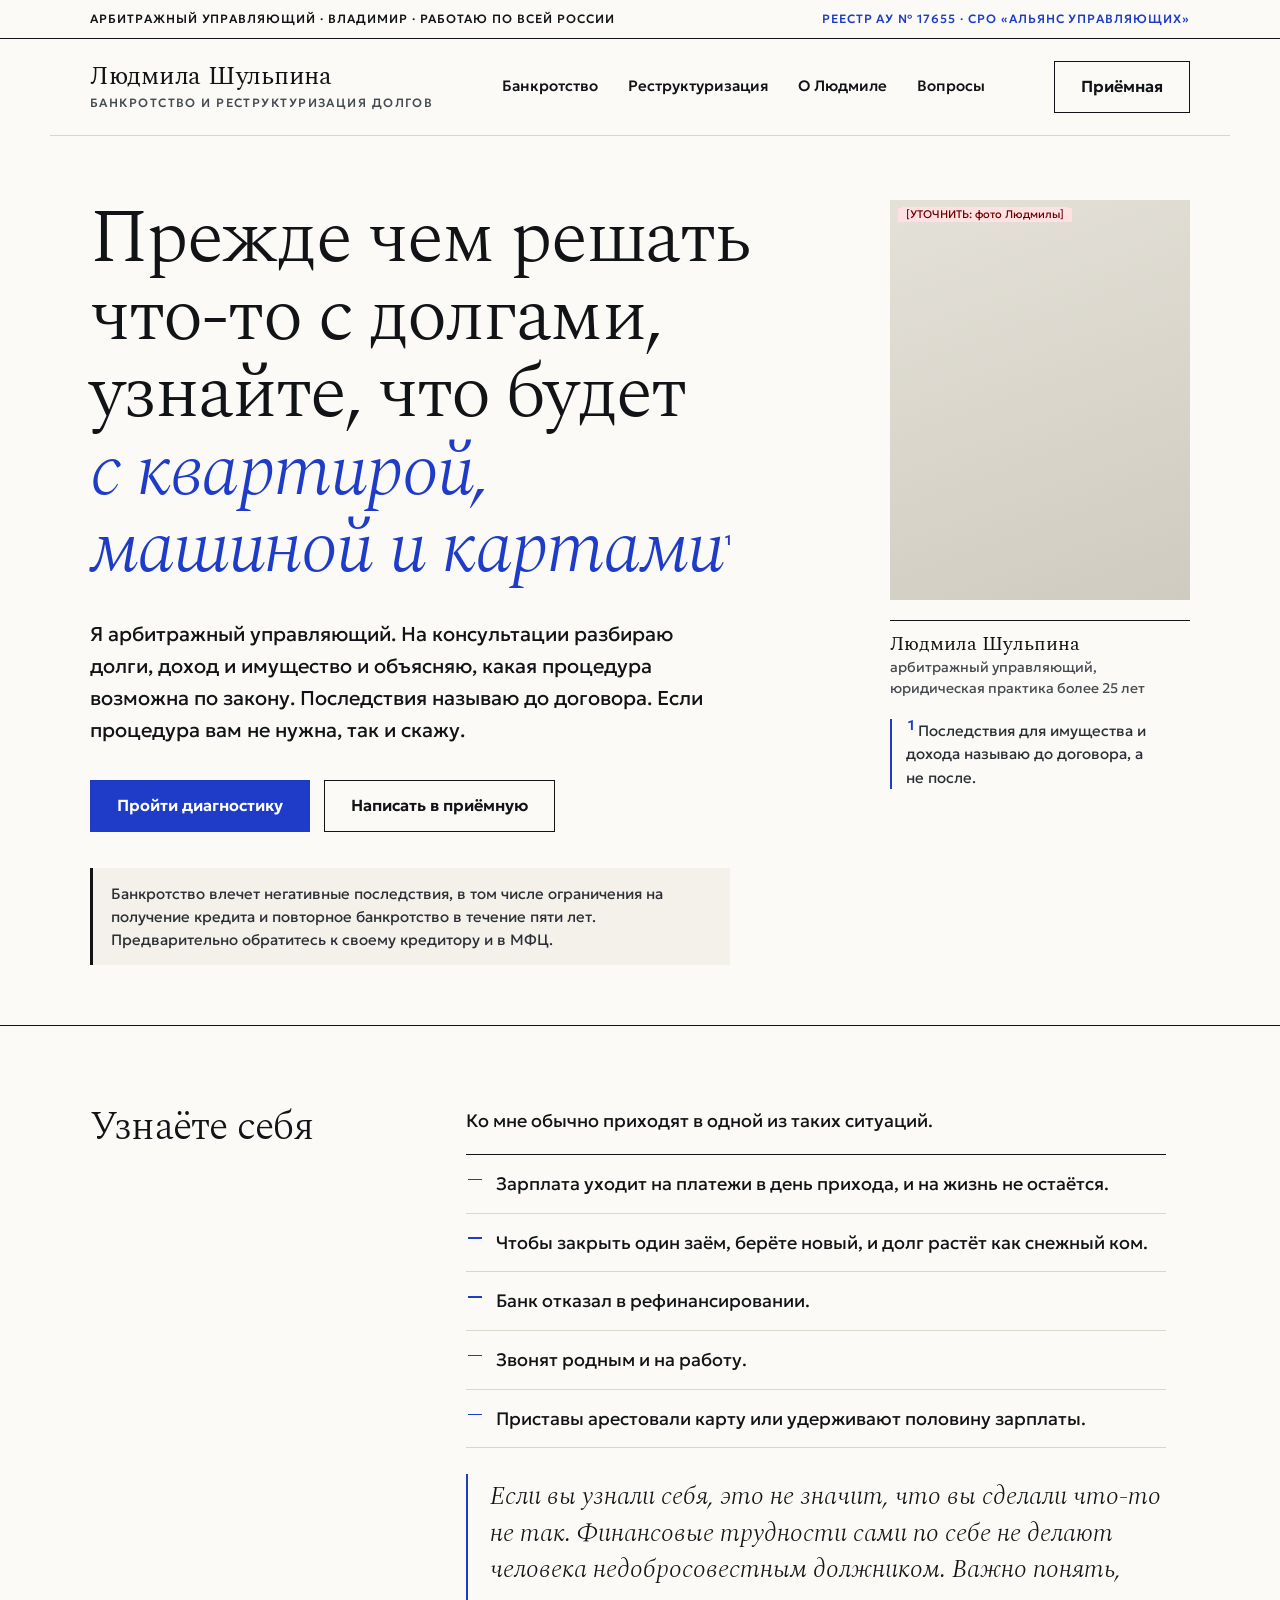
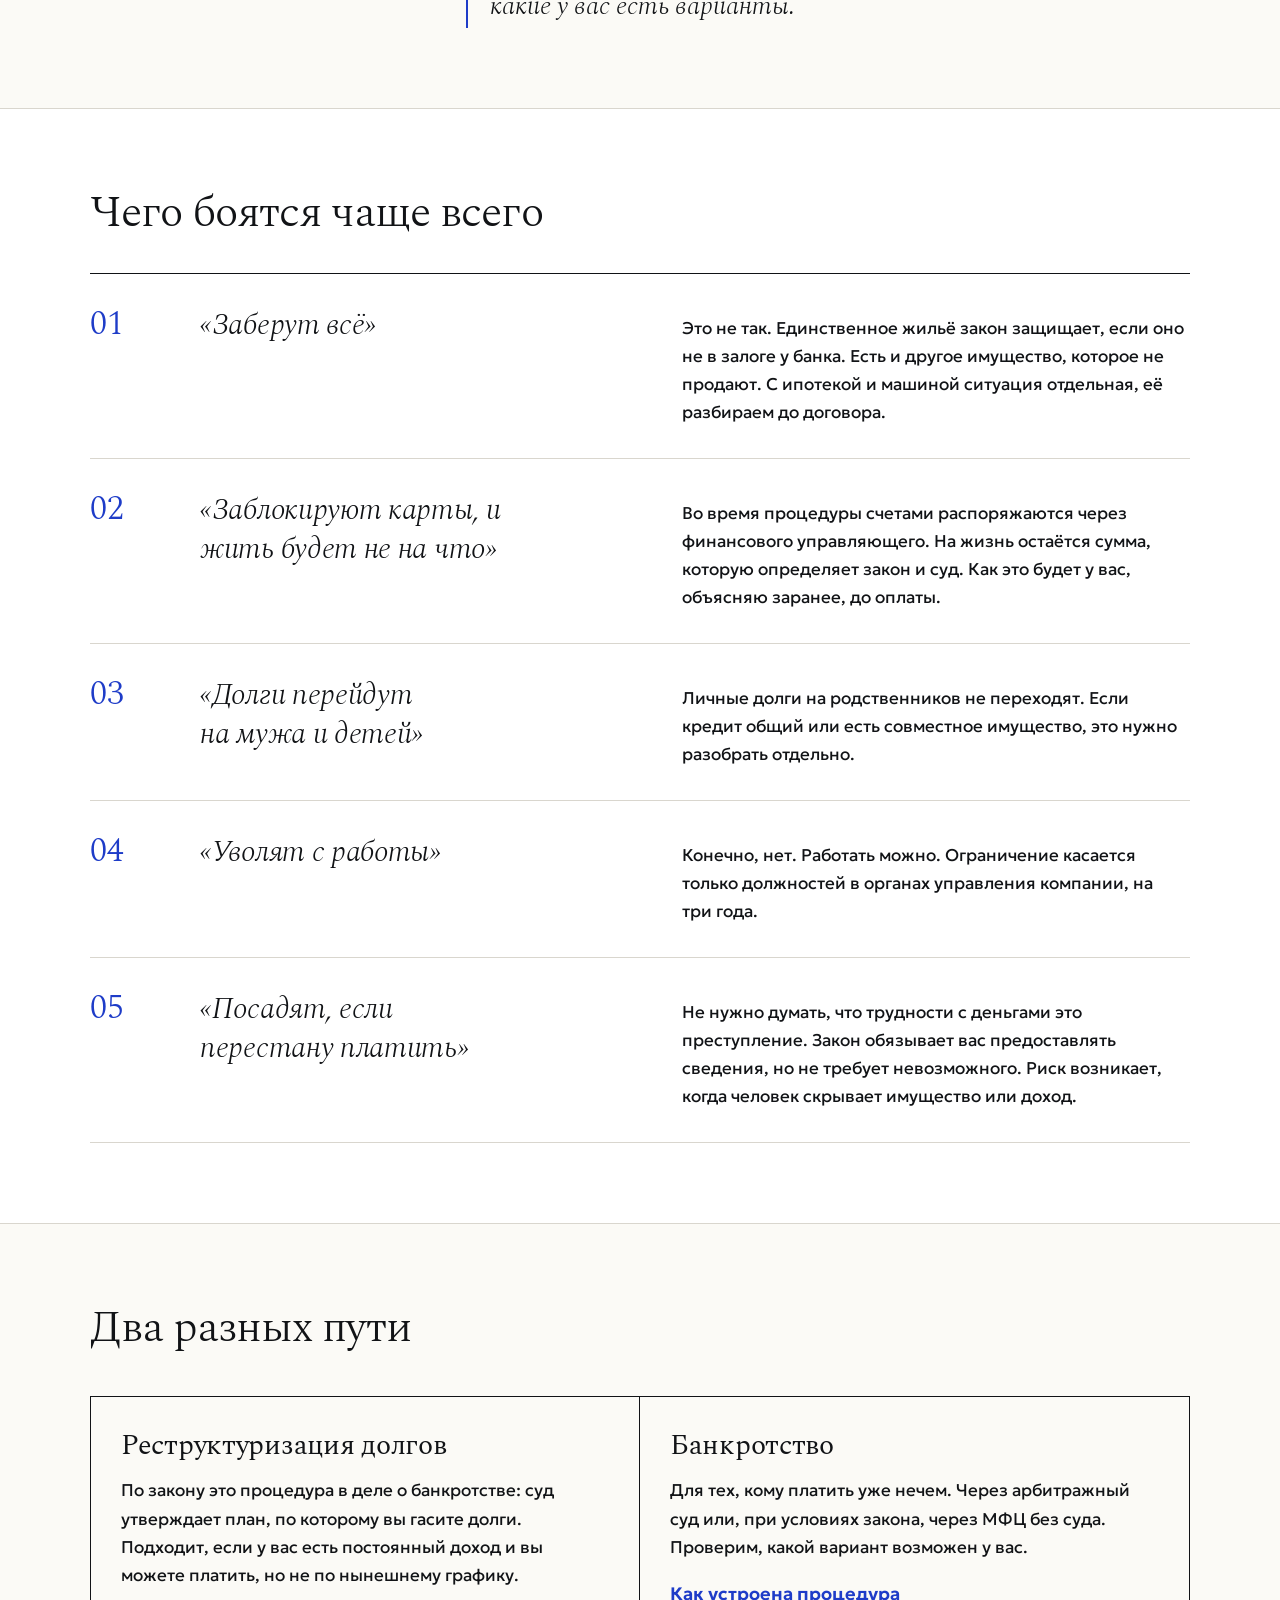
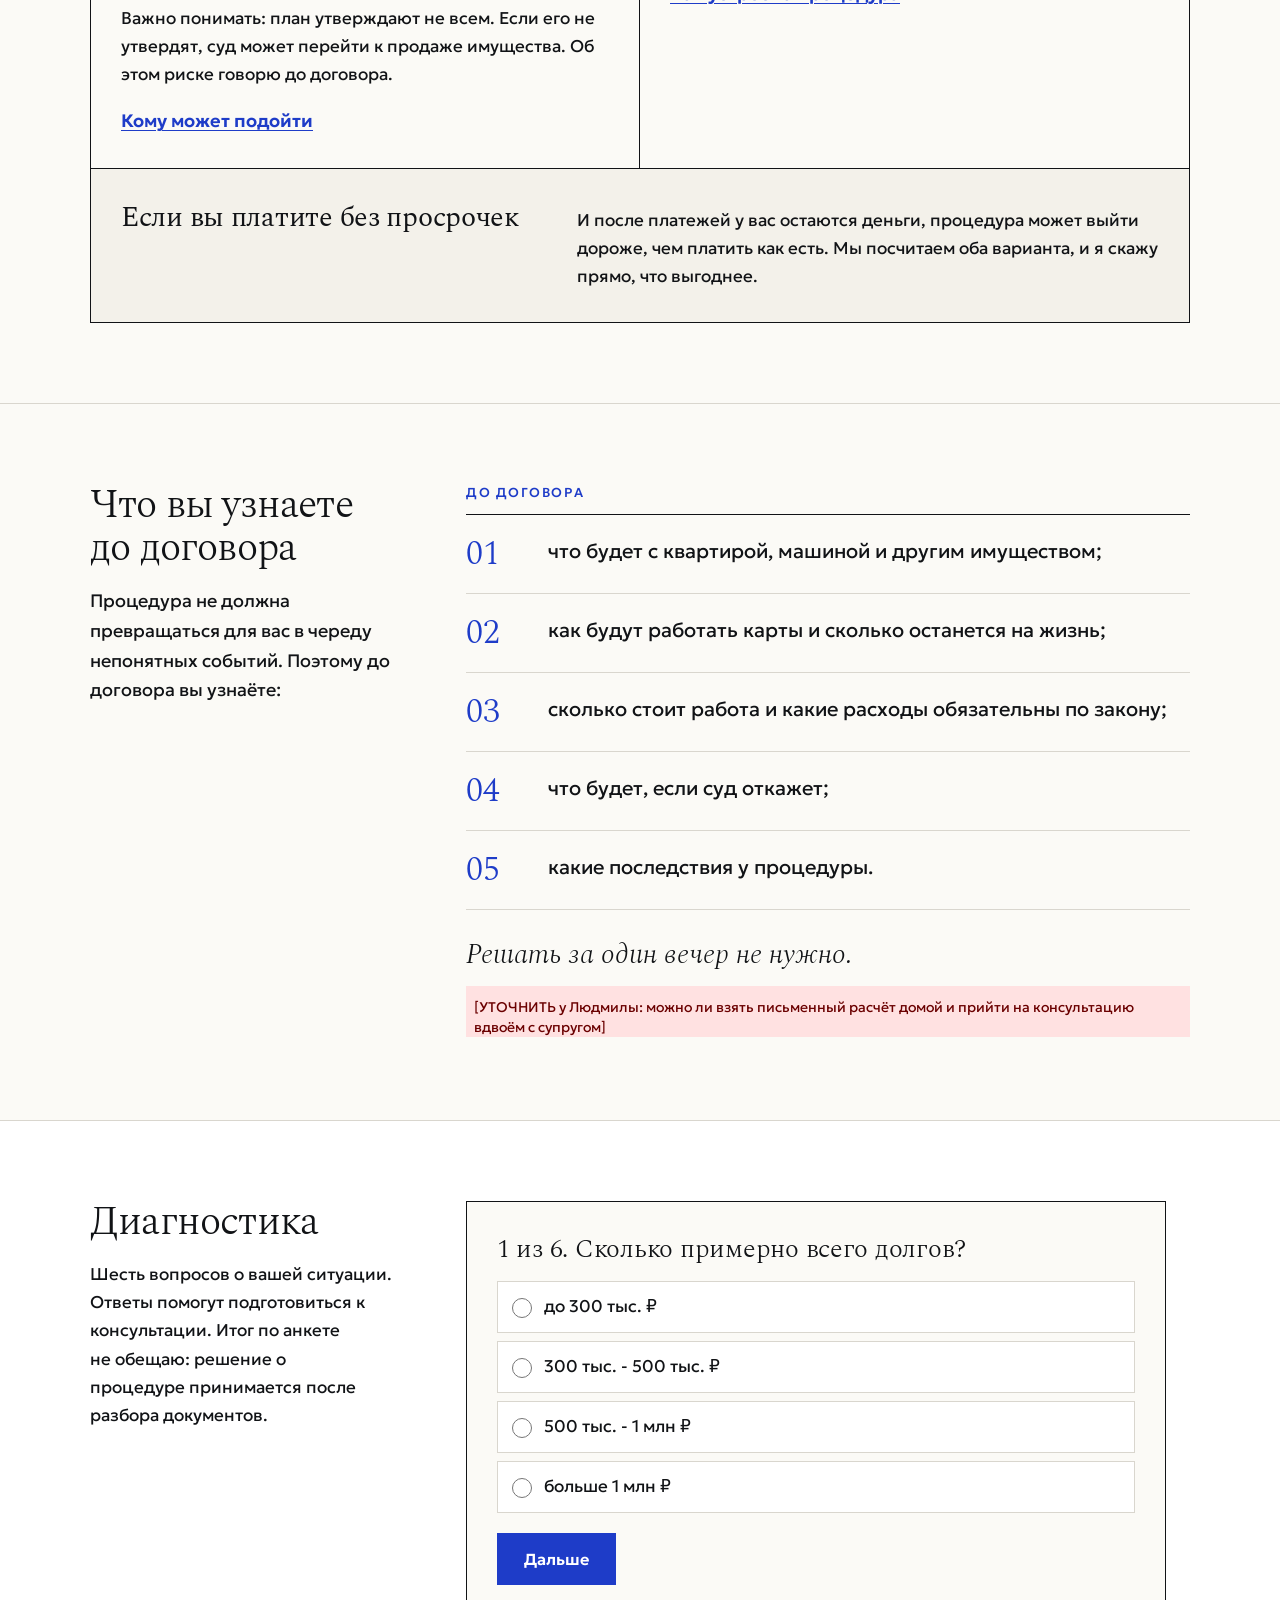
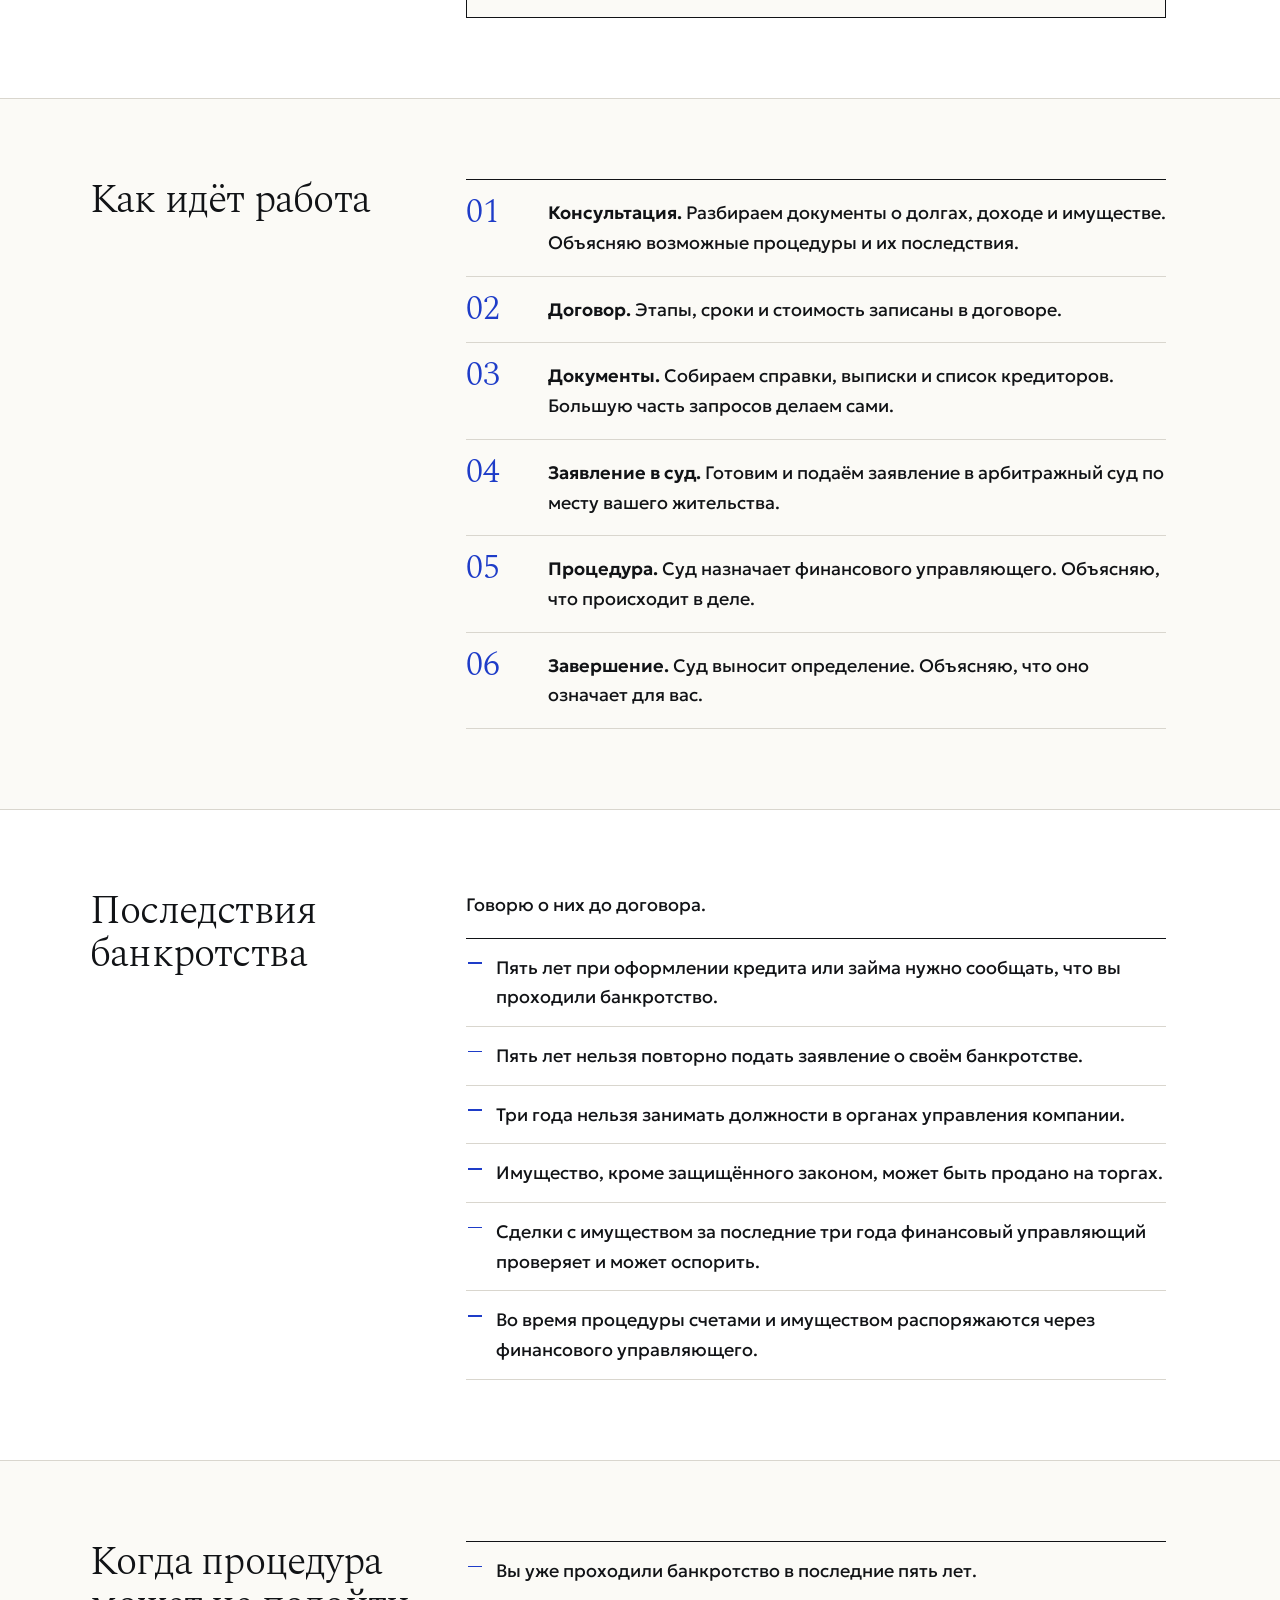
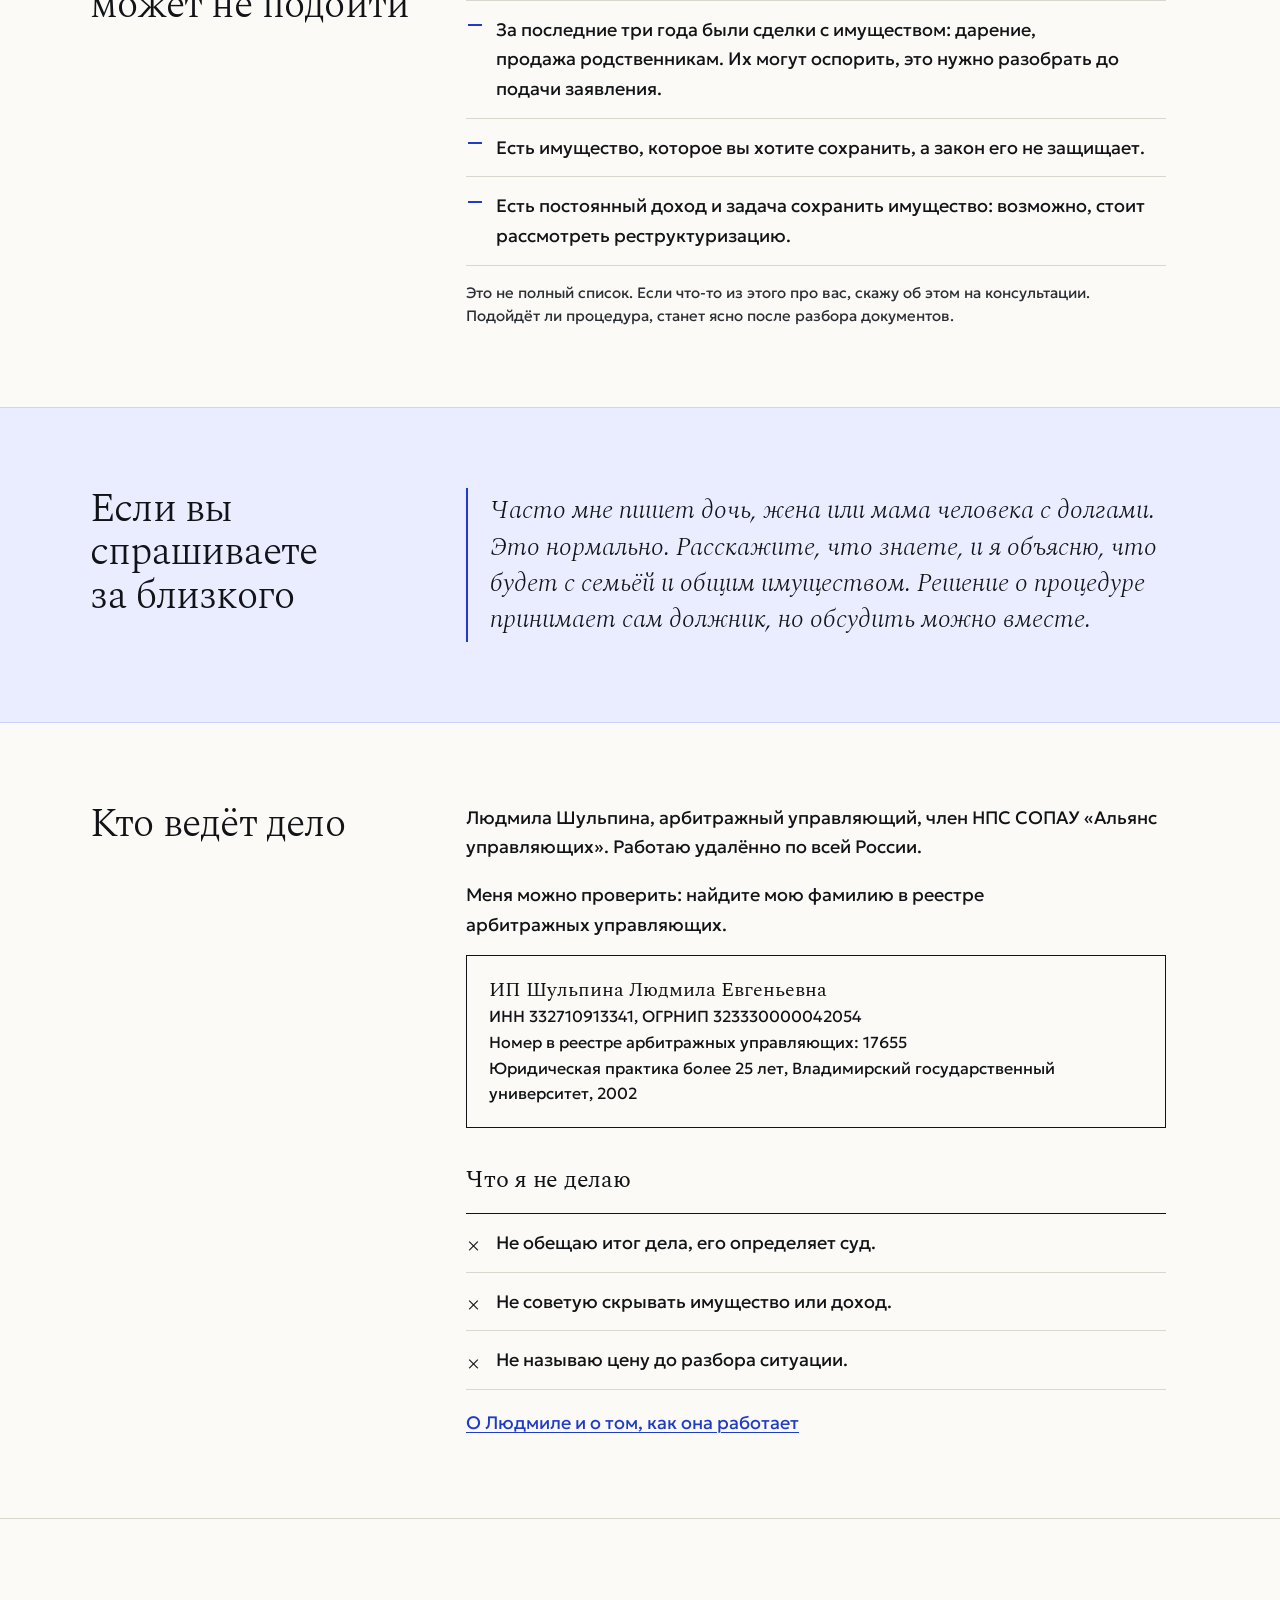
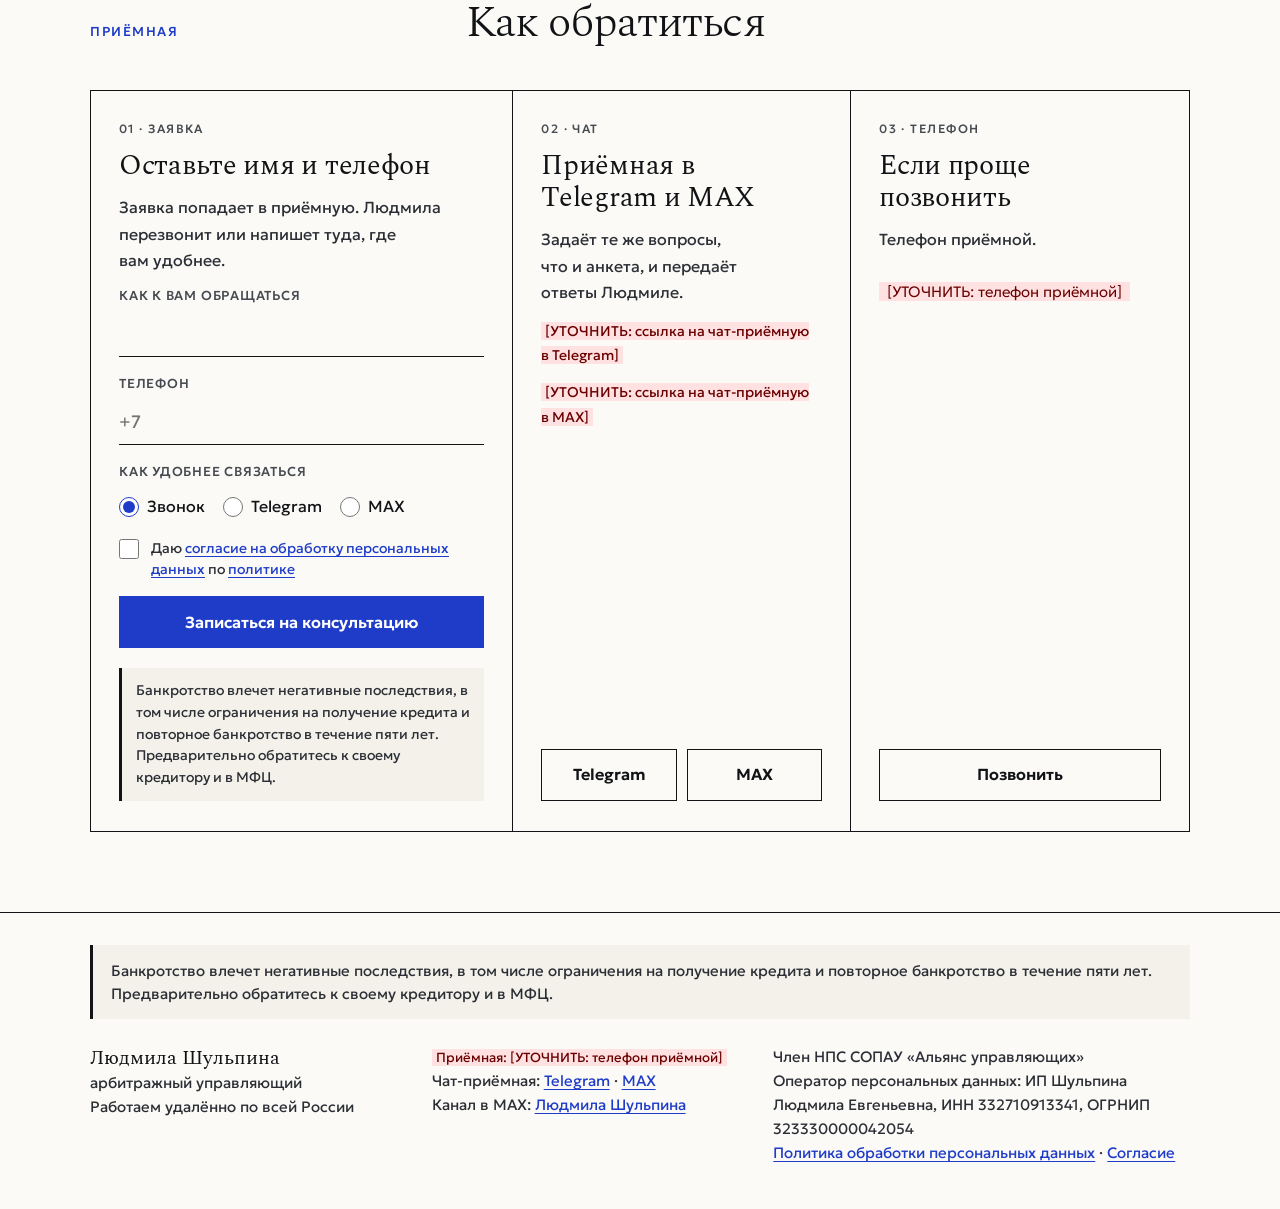
==== index.html @ 867826a9 "[agent] feat: дизайн «Реестр», приёмная вместо личных контактов" ====
<!doctype html>
<html lang="ru">
<head>
<meta charset="utf-8">
<meta name="viewport" content="width=device-width, initial-scale=1">
<title>Банкротство физических лиц и реструктуризация долгов | Людмила Шульпина</title>
<meta name="description" content="Банкротство и реструктуризация долгов граждан. Арбитражный управляющий разберёт вашу ситуацию и объяснит, какая процедура подходит и что она означает для имущества и дохода.">
<meta name="robots" content="noindex, nofollow">
<link rel="canonical" href="https://novyi-domen.example/">
<meta property="og:type" content="website">
<meta property="og:title" content="Банкротство физических лиц и реструктуризация долгов | Людмила Шульпина">
<meta property="og:description" content="Банкротство и реструктуризация долгов граждан. Арбитражный управляющий разберёт вашу ситуацию и объяснит, какая процедура подходит и что она означает для имущества и дохода.">
<meta property="og:url" content="https://novyi-domen.example/">
<meta property="og:locale" content="ru_RU">
<link rel="icon" href="assets/favicon.svg" type="image/svg+xml">
<link rel="stylesheet" href="assets/style.css">
<script type="application/ld+json">{"@context": "https://schema.org", "@type": "Person", "name": "Людмила Шульпина", "jobTitle": "Арбитражный управляющий", "description": "Консультации по банкротству и реструктуризации долгов граждан.", "areaServed": {"@type": "Country", "name": "Россия"}, "sameAs": ["https://max.ru/channel_Shulpinamila"]}</script>
</head>
<body>
<div class="doc-bar"><div class="wrap"><span>Арбитражный управляющий · Владимир · работаю по всей России</span><span>Реестр АУ № 17655 · СРО «Альянс управляющих»</span></div></div>
<header class="top"><div class="wrap">
  <a class="brand" href="index.html">Людмила Шульпина<small>банкротство и реструктуризация долгов</small></a>
  <nav class="nav-d" aria-label="Разделы"><a href="bankrotstvo.html">Банкротство</a><a href="restrukturizaciya.html">Реструктуризация</a><a href="o-lyudmile.html">О Людмиле</a><a href="voprosy.html">Вопросы</a></nav>
  <div class="head-r">
    <details class="menu"><summary>Меню</summary><div class="drop"><a href="bankrotstvo.html">Банкротство</a><a href="restrukturizaciya.html">Реструктуризация</a><a href="o-lyudmile.html">О Людмиле</a><a href="voprosy.html">Вопросы</a></div></details>
    <a class="btn header-cta" href="#priemnaya">Приёмная</a>
  </div>
</div></header>
<main>
<section class="hero" data-screen="first"><div class="wrap hero-grid">
  <div>
    <h1>Прежде чем решать что-то с долгами, узнайте, что будет <em>с квартирой, машиной и картами</em><sup>1</sup></h1>
    <p class="lead">Я арбитражный управляющий. На консультации разбираю долги, доход и имущество и объясняю, какая процедура возможна по закону. Последствия называю до договора. Если процедура вам не нужна, так и скажу.</p>
    <div class="cta"><a class="btn" href="#diagnostika">Пройти диагностику</a><a class="btn ghost" href="#priemnaya">Написать в приёмную</a></div>
    <p class="warn-281" data-warn="first">Банкротство влечет негативные последствия, в том числе ограничения на получение кредита и повторное банкротство в течение пяти лет. Предварительно обратитесь к своему кредитору и в МФЦ.</p>
  </div>
  <figure class="photo"><div class="frame"><span class="todo">[УТОЧНИТЬ: фото Людмилы]</span></div><figcaption><b>Людмила Шульпина</b>арбитражный управляющий, юридическая практика более 25 лет</figcaption><p class="note"><sup>1</sup> Последствия для имущества и дохода называю до договора, а не после.</p></figure>
</div></section>

<section class="sec"><div class="wrap sec-grid">
  <div class="sec-head"><h2>Узнаёте себя</h2></div>
  <div class="prose">
    <p>Ко мне обычно приходят в одной из таких ситуаций.</p>
    <ul>
      <li>Зарплата уходит на платежи в день прихода, и на жизнь не остаётся.</li>
      <li>Чтобы закрыть один заём, берёте новый, и долг растёт как снежный ком.</li>
      <li>Банк отказал в рефинансировании.</li>
      <li>Звонят родным и на работу.</li>
      <li>Приставы арестовали карту или удерживают половину зарплаты.</li>
    </ul>
    <p class="callout">Если вы узнали себя, это не значит, что вы сделали что-то не так. Финансовые трудности сами по себе не делают человека недобросовестным должником. Важно понять, какие у вас есть варианты.</p>
  </div>
</div></section>

<section class="sec alt"><div class="wrap">
  <h2>Чего боятся чаще всего</h2>
  <div class="fears-list" style="margin-top:36px">
  <article class="fear"><span class="n">01</span><h3><span>«Заберут всё»</span></h3><p>Это не так. Единственное жильё закон защищает, если оно не в залоге у банка. Есть и другое имущество, которое не продают. С ипотекой и машиной ситуация отдельная, её разбираем до договора.</p></article>
  <article class="fear"><span class="n">02</span><h3><span>«Заблокируют карты, и жить будет не на что»</span></h3><p>Во время процедуры счетами распоряжаются через финансового управляющего. На жизнь остаётся сумма, которую определяет закон и суд. Как это будет у вас, объясняю заранее, до оплаты.</p></article>
  <article class="fear"><span class="n">03</span><h3><span>«Долги перейдут на мужа и детей»</span></h3><p>Личные долги на родственников не переходят. Если кредит общий или есть совместное имущество, это нужно разобрать отдельно.</p></article>
  <article class="fear"><span class="n">04</span><h3><span>«Уволят с работы»</span></h3><p>Конечно, нет. Работать можно. Ограничение касается только должностей в органах управления компании, на три года.</p></article>
  <article class="fear"><span class="n">05</span><h3><span>«Посадят, если перестану платить»</span></h3><p>Не нужно думать, что трудности с деньгами это преступление. Закон обязывает вас предоставлять сведения, но не требует невозможного. Риск возникает, когда человек скрывает имущество или доход.</p></article>
  </div>
</div></section>

<section class="sec"><div class="wrap">
  <h2>Два разных пути</h2>
  <div class="paths">
    <article class="path">
      <h3>Реструктуризация долгов</h3>
      <p>По закону это процедура в деле о банкротстве: суд утверждает план, по которому вы гасите долги. Подходит, если у вас есть постоянный доход и вы можете платить, но не по нынешнему графику.</p>
      <p>Важно понимать: план утверждают не всем. Если его не утвердят, суд может перейти к продаже имущества. Об этом риске говорю до договора.</p>
      <a class="more" href="restrukturizaciya.html">Кому может подойти</a>
    </article>
    <article class="path">
      <h3>Банкротство</h3>
      <p>Для тех, кому платить уже нечем. Через арбитражный суд или, при условиях закона, через МФЦ без суда. Проверим, какой вариант возможен у вас.</p>
      <a class="more" href="bankrotstvo.html">Как устроена процедура</a>
    </article>
    <article class="path quiet">
      <h3>Если вы платите без просрочек</h3>
      <p>И после платежей у вас остаются деньги, процедура может выйти дороже, чем платить как есть. Мы посчитаем оба варианта, и я скажу прямо, что выгоднее.</p>
    </article>
  </div>
</div></section>

<section class="know"><div class="wrap">
  <div>
    <h2>Что вы узнаете до договора</h2>
    <p class="intro">Процедура не должна превращаться для вас в череду непонятных событий. Поэтому до договора вы узнаёте:</p>
  </div>
  <div class="paper">
    <div class="hd"><span>до договора</span></div>
    <ul>
      <li><span>что будет с квартирой, машиной и другим имуществом;</span></li>
      <li><span>как будут работать карты и сколько останется на жизнь;</span></li>
      <li><span>сколько стоит работа и какие расходы обязательны по закону;</span></li>
      <li><span>что будет, если суд откажет;</span></li>
      <li><span>какие последствия у процедуры.</span></li>
    </ul>
    <div class="stub"><p>Решать за один вечер не нужно.</p><span class="todo">[УТОЧНИТЬ у Людмилы: можно ли взять письменный расчёт домой и прийти на консультацию вдвоём с супругом]</span></div>
  </div>
</div></section>

<section class="sec alt"><div class="wrap sec-grid">
  <div class="sec-head"><h2>Диагностика</h2><p class="intro" style="font-size:17px">Шесть вопросов о вашей ситуации. Ответы помогут подготовиться к консультации. Итог по анкете не обещаю: решение о процедуре принимается после разбора документов.</p></div>
  <div class="quiz" id="diagnostika">
  <div class="quiz-steps"><fieldset class="quiz-step" data-key="debt" data-step="1"><legend>1 из 6. Сколько примерно всего долгов?</legend><label class="opt"><input type="radio" name="q_debt" value="до 300 тыс. ₽"> до 300 тыс. ₽</label><label class="opt"><input type="radio" name="q_debt" value="300 тыс. - 500 тыс. ₽"> 300 тыс. - 500 тыс. ₽</label><label class="opt"><input type="radio" name="q_debt" value="500 тыс. - 1 млн ₽"> 500 тыс. - 1 млн ₽</label><label class="opt"><input type="radio" name="q_debt" value="больше 1 млн ₽"> больше 1 млн ₽</label></fieldset><fieldset class="quiz-step" data-key="creditors" data-step="2"><legend>2 из 6. Кому вы должны?</legend><label class="opt"><input type="radio" name="q_creditors" value="банкам"> банкам</label><label class="opt"><input type="radio" name="q_creditors" value="микрозаймам"> микрозаймам</label><label class="opt"><input type="radio" name="q_creditors" value="налоговой и ЖКХ"> налоговой и ЖКХ</label><label class="opt"><input type="radio" name="q_creditors" value="частным лицам"> частным лицам</label><label class="opt"><input type="radio" name="q_creditors" value="нескольким сразу"> нескольким сразу</label></fieldset><fieldset class="quiz-step" data-key="income" data-step="3"><legend>3 из 6. Есть ли сейчас постоянный доход?</legend><label class="opt"><input type="radio" name="q_income" value="да, официальный"> да, официальный</label><label class="opt"><input type="radio" name="q_income" value="да, неофициальный"> да, неофициальный</label><label class="opt"><input type="radio" name="q_income" value="пенсия или пособие"> пенсия или пособие</label><label class="opt"><input type="radio" name="q_income" value="нет дохода"> нет дохода</label></fieldset><fieldset class="quiz-step" data-key="property" data-step="4"><legend>4 из 6. Что есть из имущества?</legend><label class="opt"><input type="radio" name="q_property" value="только жильё, где живу"> только жильё, где живу</label><label class="opt"><input type="radio" name="q_property" value="ещё квартира, дом или участок"> ещё квартира, дом или участок</label><label class="opt"><input type="radio" name="q_property" value="машина"> машина</label><label class="opt"><input type="radio" name="q_property" value="ничего из этого"> ничего из этого</label></fieldset><fieldset class="quiz-step" data-key="enforcement" data-step="5"><legend>5 из 6. Есть ли исполнительные производства у приставов?</legend><label class="opt"><input type="radio" name="q_enforcement" value="да"> да</label><label class="opt"><input type="radio" name="q_enforcement" value="нет"> нет</label><label class="opt"><input type="radio" name="q_enforcement" value="не знаю"> не знаю</label></fieldset><fieldset class="quiz-step" data-key="region" data-step="6"><legend>6 из 6. Где вы живёте?</legend><label class="opt"><input type="radio" name="q_region" value="Владимир и область"> Владимир и область</label><label class="opt"><input type="radio" name="q_region" value="другой регион России"> другой регион России</label></fieldset></div>
  <div class="quiz-nav"><button type="button" class="quiz-back" hidden>Назад</button><button type="button" class="quiz-next">Дальше</button></div>
  <div class="quiz-final" hidden>
    <p>Спасибо. Ответы уйдут вместе с заявкой. На консультации арбитражный управляющий разберёт их и объяснит, какая процедура по закону возможна в вашей ситуации и какие у неё последствия.</p>
    <form class="lead-form" data-form-name="kviz-diagnostika" data-endpoint="[УТОЧНИТЬ: адрес приёма заявок (Telegram-бот и таблица)]" novalidate>
  <input type="hidden" name="site_form" value="site_form">
  <input type="hidden" name="form_name" value="kviz-diagnostika">
  <input type="hidden" name="answers" value="">
  <input type="hidden" name="utm_source"><input type="hidden" name="utm_medium"><input type="hidden" name="utm_campaign"><input type="hidden" name="utm_content"><input type="hidden" name="utm_term">
  <input type="hidden" name="page" value="">
  <div class="hp" aria-hidden="true"><label>Не заполняйте это поле <input type="text" name="website" tabindex="-1" autocomplete="off"></label></div>
  <label>Как к вам обращаться<input type="text" name="name" autocomplete="given-name" required></label>
  <label>Телефон<input type="tel" name="phone" autocomplete="tel" inputmode="tel" placeholder="+7" required></label>
  <fieldset class="contact-way"><legend>Как удобнее связаться</legend>
    <label><input type="radio" name="contact" value="call" checked> Звонок</label>
    <label><input type="radio" name="contact" value="tg"> Telegram</label>
    <label><input type="radio" name="contact" value="max"> MAX</label>
  </fieldset>
  <label class="consent"><input type="checkbox" name="consent" required> Даю <a href="soglasie.html" target="_blank">согласие на обработку персональных данных</a> по <a href="politika.html" target="_blank">политике</a></label>
  <button type="submit">Записаться на консультацию</button>
  <p class="form-status" role="status" aria-live="polite"></p>
  <p class="warn-281" data-warn="form">Банкротство влечет негативные последствия, в том числе ограничения на получение кредита и повторное банкротство в течение пяти лет. Предварительно обратитесь к своему кредитору и в МФЦ.</p>
</form>
  </div>
</div>
</div></section>

<section class="sec"><div class="wrap sec-grid">
  <div class="sec-head"><h2>Как идёт работа</h2></div>
  <div class="prose">
    <ol class="steps">
      <li><strong>Консультация.</strong> Разбираем документы о долгах, доходе и имуществе. Объясняю возможные процедуры и их последствия.</li>
      <li><strong>Договор.</strong> Этапы, сроки и стоимость записаны в договоре.</li>
      <li><strong>Документы.</strong> Собираем справки, выписки и список кредиторов. Большую часть запросов делаем сами.</li>
      <li><strong>Заявление в суд.</strong> Готовим и подаём заявление в арбитражный суд по месту вашего жительства.</li>
      <li><strong>Процедура.</strong> Суд назначает финансового управляющего. Объясняю, что происходит в деле.</li>
      <li><strong>Завершение.</strong> Суд выносит определение. Объясняю, что оно означает для вас.</li>
    </ol>
  </div>
</div></section>

<section class="sec alt"><div class="wrap sec-grid">
  <div class="sec-head"><h2>Последствия банкротства</h2></div>
  <div class="prose">
    <p>Говорю о них до договора.</p>
    <ul>
      <li>Пять лет при оформлении кредита или займа нужно сообщать, что вы проходили банкротство.</li>
      <li>Пять лет нельзя повторно подать заявление о своём банкротстве.</li>
      <li>Три года нельзя занимать должности в органах управления компании.</li>
      <li>Имущество, кроме защищённого законом, может быть продано на торгах.</li>
      <li>Сделки с имуществом за последние три года финансовый управляющий проверяет и может оспорить.</li>
      <li>Во время процедуры счетами и имуществом распоряжаются через финансового управляющего.</li>
    </ul>
  </div>
</div></section>

<section class="sec"><div class="wrap sec-grid">
  <div class="sec-head"><h2>Когда процедура может не подойти</h2></div>
  <div class="prose">
    <ul>
      <li>Вы уже проходили банкротство в последние пять лет.</li>
      <li>За последние три года были сделки с имуществом: дарение, продажа родственникам. Их могут оспорить, это нужно разобрать до подачи заявления.</li>
      <li>Есть имущество, которое вы хотите сохранить, а закон его не защищает.</li>
      <li>Есть постоянный доход и задача сохранить имущество: возможно, стоит рассмотреть реструктуризацию.</li>
    </ul>
    <p class="note">Это не полный список. Если что-то из этого про вас, скажу об этом на консультации. Подойдёт ли процедура, станет ясно после разбора документов.</p>
  </div>
</div></section>

<section class="sec sage"><div class="wrap sec-grid">
  <div class="sec-head"><h2>Если вы спрашиваете за близкого</h2></div>
  <div class="prose">
    <p class="callout">Часто мне пишет дочь, жена или мама человека с долгами. Это нормально. Расскажите, что знаете, и я объясню, что будет с семьёй и общим имуществом. Решение о процедуре принимает сам должник, но обсудить можно вместе.</p>
  </div>
</div></section>

<section class="sec"><div class="wrap sec-grid">
  <div class="sec-head"><h2>Кто ведёт дело</h2></div>
  <div class="prose">
    <p>Людмила Шульпина, арбитражный управляющий, член НПС СОПАУ «Альянс управляющих». Работаю удалённо по всей России.</p>
    <p>Меня можно проверить: найдите мою фамилию в реестре арбитражных управляющих.</p>
    <p class="req"><b>ИП Шульпина Людмила Евгеньевна</b><br>ИНН 332710913341, ОГРНИП 323330000042054<br>Номер в реестре арбитражных управляющих: 17655<br>Юридическая практика более 25 лет, Владимирский государственный университет, 2002</p>
    <h3>Что я не делаю</h3>
    <ul class="cross">
      <li>Не обещаю итог дела, его определяет суд.</li>
      <li>Не советую скрывать имущество или доход.</li>
      <li>Не называю цену до разбора ситуации.</li>
    </ul>
    <p><a href="o-lyudmile.html">О Людмиле и о том, как она работает</a></p>
  </div>
</div></section>

<section class="sec priemnaya" id="priemnaya"><div class="wrap">
  <div class="sec-head"><span class="kicker">Приёмная</span><h2>Как обратиться</h2></div>
  <div class="reception">
    <div class="cell cell-form"><span class="num">01 · Заявка</span><h3>Оставьте имя и телефон</h3><p>Заявка попадает в приёмную. Людмила перезвонит или напишет туда, где вам удобнее.</p>
      <form class="lead-form" data-form-name="glavnaya-kontakty" data-endpoint="[УТОЧНИТЬ: адрес приёма заявок (Telegram-бот и таблица)]" novalidate>
  <input type="hidden" name="site_form" value="site_form">
  <input type="hidden" name="form_name" value="glavnaya-kontakty">
  <input type="hidden" name="answers" value="">
  <input type="hidden" name="utm_source"><input type="hidden" name="utm_medium"><input type="hidden" name="utm_campaign"><input type="hidden" name="utm_content"><input type="hidden" name="utm_term">
  <input type="hidden" name="page" value="">
  <div class="hp" aria-hidden="true"><label>Не заполняйте это поле <input type="text" name="website" tabindex="-1" autocomplete="off"></label></div>
  <label>Как к вам обращаться<input type="text" name="name" autocomplete="given-name" required></label>
  <label>Телефон<input type="tel" name="phone" autocomplete="tel" inputmode="tel" placeholder="+7" required></label>
  <fieldset class="contact-way"><legend>Как удобнее связаться</legend>
    <label><input type="radio" name="contact" value="call" checked> Звонок</label>
    <label><input type="radio" name="contact" value="tg"> Telegram</label>
    <label><input type="radio" name="contact" value="max"> MAX</label>
  </fieldset>
  <label class="consent"><input type="checkbox" name="consent" required> Даю <a href="soglasie.html" target="_blank">согласие на обработку персональных данных</a> по <a href="politika.html" target="_blank">политике</a></label>
  <button type="submit">Записаться на консультацию</button>
  <p class="form-status" role="status" aria-live="polite"></p>
  <p class="warn-281" data-warn="form">Банкротство влечет негативные последствия, в том числе ограничения на получение кредита и повторное банкротство в течение пяти лет. Предварительно обратитесь к своему кредитору и в МФЦ.</p>
</form>
    </div>
    <div class="cell"><span class="num">02 · Чат</span><h3>Приёмная в Telegram и MAX</h3><p>Задаёт те же вопросы, что и анкета, и передаёт ответы Людмиле.</p>
      <p class="note">[УТОЧНИТЬ: ссылка на чат-приёмную в Telegram]</p><p class="note">[УТОЧНИТЬ: ссылка на чат-приёмную в MAX]</p><div class="cell-btns"><a class="btn" href="#priemnaya">Telegram</a><a class="btn" href="#priemnaya">MAX</a></div>
    </div>
    <div class="cell"><span class="num">03 · Телефон</span><h3>Если проще позвонить</h3><p>Телефон приёмной.</p>
      <p class="phone"><span class="todo">[УТОЧНИТЬ: телефон приёмной]</span></p><a class="btn" href="#priemnaya">Позвонить</a>
    </div>
  </div>
</div></section>

</main>
<footer class="site-footer"><div class="wrap">
  <p class="warn-281" data-warn="footer">Банкротство влечет негативные последствия, в том числе ограничения на получение кредита и повторное банкротство в течение пяти лет. Предварительно обратитесь к своему кредитору и в МФЦ.</p>
  <div class="footer-cols">
    <div><strong>Людмила Шульпина</strong><br>арбитражный управляющий<br>Работаем удалённо по всей России</div>
    <div>Приёмная: [УТОЧНИТЬ: телефон приёмной]<br>Чат-приёмная: <a href="#priemnaya">Telegram</a> · <a href="#priemnaya">MAX</a><br>Канал в MAX: <a href="https://max.ru/channel_Shulpinamila">Людмила Шульпина</a></div>
    <div>Член НПС СОПАУ «Альянс управляющих»<br>Оператор персональных данных: ИП Шульпина Людмила Евгеньевна, ИНН 332710913341, ОГРНИП 323330000042054<br><a href="politika.html">Политика обработки персональных данных</a> · <a href="soglasie.html">Согласие</a></div>
  </div>
</div></footer>
<nav class="dock" aria-label="Связаться"><a href="index.html#diagnostika">Заявка</a><a href="#priemnaya">Написать</a><a href="#priemnaya">Позвонить</a></nav>
<script src="assets/site.js" defer></script>
</body>
</html>
---- assets/style.css ----
/* Стиль «Реестр» (направление 1, утверждено 17.11.2026). Шрифты лежат рядом (assets/fonts), внешних ресурсов нет. */
@font-face{font-family:"Geologica";src:url(fonts/geologica-cyrillic-wght-normal.woff2) format("woff2");font-weight:100 900;unicode-range:U+0301,U+0400-045F,U+0490-0491,U+04B0-04B1,U+2116;font-display:swap}
@font-face{font-family:"Geologica";src:url(fonts/geologica-latin-wght-normal.woff2) format("woff2");font-weight:100 900;unicode-range:U+0000-00FF,U+0131,U+0152-0153,U+02BB-02BC,U+02C6,U+02DA,U+02DC,U+2000-206F,U+20AC,U+2122,U+2191,U+2193,U+2212,U+2215,U+FEFF,U+FFFD;font-display:swap}
@font-face{font-family:"Spectral";src:url(fonts/spectral-cyrillic-300-normal.woff2) format("woff2");font-weight:300;unicode-range:U+0301,U+0400-045F,U+0490-0491,U+04B0-04B1,U+2116;font-display:swap}
@font-face{font-family:"Spectral";src:url(fonts/spectral-latin-300-normal.woff2) format("woff2");font-weight:300;unicode-range:U+0000-00FF,U+0131,U+0152-0153,U+02BB-02BC,U+02C6,U+02DA,U+02DC,U+2000-206F,U+20AC,U+2122,U+2191,U+2193,U+2212,U+2215,U+FEFF,U+FFFD;font-display:swap}
@font-face{font-family:"Spectral";src:url(fonts/spectral-cyrillic-300-italic.woff2) format("woff2");font-weight:300;font-style:italic;unicode-range:U+0301,U+0400-045F,U+0490-0491,U+04B0-04B1,U+2116;font-display:swap}
@font-face{font-family:"Spectral";src:url(fonts/spectral-latin-300-italic.woff2) format("woff2");font-weight:300;font-style:italic;unicode-range:U+0000-00FF,U+0131,U+0152-0153,U+02BB-02BC,U+02C6,U+02DA,U+02DC,U+2000-206F,U+20AC,U+2122,U+2191,U+2193,U+2212,U+2215,U+FEFF,U+FFFD;font-display:swap}
@font-face{font-family:"Spectral";src:url(fonts/spectral-cyrillic-400-normal.woff2) format("woff2");font-weight:400 700;unicode-range:U+0301,U+0400-045F,U+0490-0491,U+04B0-04B1,U+2116;font-display:swap}
@font-face{font-family:"Spectral";src:url(fonts/spectral-latin-400-normal.woff2) format("woff2");font-weight:400 700;unicode-range:U+0000-00FF,U+0131,U+0152-0153,U+02BB-02BC,U+02C6,U+02DA,U+02DC,U+2000-206F,U+20AC,U+2122,U+2191,U+2193,U+2212,U+2215,U+FEFF,U+FFFD;font-display:swap}

:root{
  --paper:#FBFAF6; --white:#FFFFFF; --ink:#111316; --text-2:#2B2F35; --muted:#464B52; --line:#D9D6CE;
  --blue:#1E3CC8; --blue-d:#152C99; --blue-soft:#E9EDFF; --warn:#F3F1EA;
  --serif:"Spectral",Georgia,"Times New Roman",serif;
  --sans:"Geologica",system-ui,-apple-system,"Segoe UI",Roboto,Arial,sans-serif;
  --read:700px; --dock-h:62px;
}
*{box-sizing:border-box;margin:0;padding:0}
html{-webkit-text-size-adjust:100%;scroll-behavior:smooth;scroll-padding-top:16px}
body{background:var(--paper);color:var(--ink);font-family:var(--sans);font-size:18px;line-height:1.65;overflow-x:hidden;-webkit-font-smoothing:antialiased}
a{color:var(--blue);text-underline-offset:.18em;text-decoration-thickness:1px}
a:hover{color:var(--ink)}
:focus-visible{outline:2px solid var(--blue);outline-offset:3px}
img{max-width:100%;height:auto}
.wrap{width:100%;max-width:1180px;margin:0 auto;padding:0 18px}
@media(min-width:861px){.wrap{padding:0 40px}}
h1,h2,h3{font-family:var(--serif);font-weight:300;letter-spacing:-.02em;text-wrap:balance}
h1{font-size:40px;line-height:1.06;letter-spacing:-.025em}
h1 em{font-style:italic;color:var(--blue)}
h1 sup,.note sup{font-family:var(--sans);font-weight:600;font-size:14px;color:var(--blue);vertical-align:super;line-height:0;margin-left:2px}
h2{font-size:34px;line-height:1.1}
h3{font-size:24px;line-height:1.2;font-weight:400;letter-spacing:-.01em}
p,li{text-wrap:pretty}
.note{color:var(--text-2);font-size:15px;line-height:1.55}
.todo{background:#FFE1E1;color:#6B0000;padding:0 4px;font-size:.88em;font-family:var(--sans);font-style:normal;letter-spacing:0;text-transform:none}
.kicker{display:block;font:500 13px/1.4 var(--sans);letter-spacing:.12em;text-transform:uppercase;color:var(--blue)}

/* Плашка реестра */
.doc-bar{border-bottom:1px solid var(--ink);font:500 11px/1.5 var(--sans);letter-spacing:.08em;text-transform:uppercase}
.doc-bar .wrap{display:flex;flex-direction:column;gap:2px;padding-top:8px;padding-bottom:8px}
.doc-bar span:last-child{color:var(--blue)}
@media(min-width:861px){.doc-bar{font-size:12px}.doc-bar .wrap{flex-direction:row;justify-content:space-between;gap:16px;padding-top:10px;padding-bottom:10px}}

/* Шапка */
.top{position:relative;z-index:10;background:var(--paper)}
.top .wrap{display:flex;align-items:center;justify-content:space-between;gap:12px;padding-top:16px;padding-bottom:16px;border-bottom:1px solid var(--line)}
.brand{text-decoration:none;font:400 22px/1 var(--serif);letter-spacing:-.01em;color:var(--ink);white-space:nowrap}
.brand:hover{color:var(--ink)}
.brand{min-width:0}
.brand small{display:block;font:500 11px/1.4 var(--sans);letter-spacing:.1em;text-transform:uppercase;color:var(--muted);margin-top:6px;white-space:normal}
.head-r{flex:none}
.nav-d{display:none;gap:30px;font-size:15px;font-weight:500}
.nav-d a{text-decoration:none;color:var(--ink);padding:6px 0;border-bottom:1.5px solid transparent}
.nav-d a:hover,.nav-d a[aria-current="page"]{border-bottom-color:var(--blue);color:var(--ink)}
.head-r{display:flex;align-items:center;gap:8px}
details.menu{position:relative}
details.menu summary{list-style:none;cursor:pointer;font:500 14px/1 var(--sans);letter-spacing:.06em;text-transform:uppercase;padding:13px 14px;border:1.5px solid var(--ink);color:var(--ink);min-height:44px;display:flex;align-items:center}
details.menu summary::-webkit-details-marker{display:none}
details.menu[open] summary{background:var(--ink);color:var(--paper)}
details.menu .drop{position:absolute;right:0;top:calc(100% + 8px);z-index:20;background:var(--paper);border:1.5px solid var(--ink);min-width:250px;display:flex;flex-direction:column}
details.menu .drop a{padding:15px 18px;text-decoration:none;color:var(--ink);border-bottom:1px solid var(--line)}
details.menu .drop a:last-child{border:0}
details.menu .drop a[aria-current="page"]{background:var(--blue-soft);font-weight:600}
@media(min-width:861px){
  .top .wrap{padding-top:22px;padding-bottom:22px}
  .brand{font-size:26px}
  .brand small{font-size:12px;letter-spacing:.12em}
  .nav-d{display:flex}
  details.menu{display:none}
}

/* Кнопки */
.btn,button[type="submit"],.quiz-next,.quiz-back{display:inline-flex;align-items:center;justify-content:center;gap:10px;min-height:52px;padding:0 26px;border:1.5px solid var(--ink);border-radius:0;background:transparent;color:var(--ink);font:600 16px/1.2 var(--sans);text-decoration:none;text-align:center;cursor:pointer}
.btn:hover,.quiz-back:hover{background:var(--ink);color:var(--paper)}
.cta .btn:not(.ghost),button[type="submit"],.quiz-next{background:var(--blue);border-color:var(--blue);color:#fff}
.cta .btn:not(.ghost):hover,button[type="submit"]:hover,.quiz-next:hover{background:var(--blue-d);border-color:var(--blue-d);color:#fff}
.btn.ghost{background:transparent;color:var(--ink);border-color:var(--ink)}
.btn.ghost:hover{background:var(--ink);color:var(--paper)}
.head-r .btn.header-cta{display:none}
@media(min-width:861px){.head-r .btn.header-cta{display:inline-flex;background:transparent;color:var(--ink);border-color:var(--ink)}.head-r .btn.header-cta:hover{background:var(--ink);color:var(--paper)}}

/* Первый экран */
.hero{padding:30px 0 40px;border-bottom:1px solid var(--ink)}
.hero-grid{display:grid;gap:30px}
.hero .lead{margin-top:20px;max-width:640px;font-size:18px;line-height:1.6}
.cta{display:flex;flex-wrap:wrap;gap:12px;margin-top:26px}
.cta .btn{flex:1 1 100%}
.warn-281{margin-top:28px;max-width:640px;padding:14px 18px;background:var(--warn);border-left:3px solid var(--ink);font-size:15px;line-height:1.55;color:var(--text-2)}
.hero-aside{border-top:1px solid var(--ink)}
.hero-aside h2{font:500 13px/1.4 var(--sans);letter-spacing:.12em;text-transform:uppercase;color:var(--blue);padding:12px 0 6px}
.hero-aside ul{list-style:none;counter-reset:a}
.hero-aside li{counter-increment:a;display:grid;grid-template-columns:40px 1fr;gap:8px;padding:12px 0;border-bottom:1px solid var(--line);font-size:16px;line-height:1.5}
.hero-aside li::before{content:counter(a,decimal-leading-zero);font:300 22px/1.1 var(--serif);color:var(--blue)}
.photo{display:grid;grid-template-columns:112px 1fr;gap:16px;align-items:end}
.frame{aspect-ratio:3/4;background:linear-gradient(160deg,#E4E1D8,#CFCBC0);display:flex;align-items:flex-start;padding:8px}
.frame .todo{font-size:11px;line-height:1.25}
.photo figcaption{font-size:14px;line-height:1.5;color:var(--muted);border-top:1px solid var(--ink);padding-top:10px}
.photo figcaption b{display:block;color:var(--ink);font:400 20px/1.3 var(--serif)}
.photo .note{grid-column:1/-1;padding-left:14px;border-left:2px solid var(--blue)}
@media(min-width:861px){
  .hero{padding:64px 0 60px}
  .hero-grid{grid-template-columns:minmax(0,1fr) 300px;gap:56px;align-items:start}
  h1{font-size:68px;line-height:1.03}
  .hero .lead{font-size:20px;margin-top:30px}
  .cta{margin-top:34px;gap:14px}
  .cta .btn{flex:0 0 auto}
  .warn-281{margin-top:36px}
  .photo{grid-template-columns:1fr;gap:20px;align-items:start}
  .hero-aside{margin-top:8px}
}
@media(min-width:1100px){h1{font-size:76px;line-height:1.02}}
@media(max-width:380px){h1{font-size:36px}}
.hero-solo{padding:36px 0 40px}
.hero-solo .hero-grid{gap:0}
@media(min-width:861px){.hero-solo{padding:64px 0 60px}.hero-solo .hero-grid{display:block}.hero-solo h1{max-width:900px}}

/* Секции */
.sec{padding:52px 0;border-bottom:1px solid var(--line)}
.sec.alt{background:var(--white)}
.sec.sage{background:var(--blue-soft);border-bottom-color:#C9D2FA}
.sec-grid{display:grid;gap:22px}
.sec-head .kicker{margin-bottom:10px}
.sec-head .intro{font-size:17px}
.prose{max-width:var(--read)}
.prose>*+*{margin-top:1em}
.prose h3{margin-top:1.6em}
.prose ul{list-style:none;border-top:1px solid var(--ink)}
.prose ul li{position:relative;padding:14px 0 14px 30px;border-bottom:1px solid var(--line)}
.prose ul li::before{content:"";position:absolute;left:2px;top:1.32em;width:14px;height:1.5px;background:var(--blue)}
.prose ul.cross li::before{content:"\00D7";background:none;width:auto;height:auto;top:.7em;left:1px;font:300 26px/1 var(--serif);color:var(--ink)}
.callout{padding:4px 0 4px 22px;border-left:2px solid var(--blue);font:italic 300 22px/1.45 var(--serif);color:var(--ink)}
@media(min-width:861px){
  .sec{padding:80px 0}
  .sec-grid{grid-template-columns:320px minmax(0,1fr);gap:56px}
  .sec-head h2{position:sticky;top:28px}
  h2{font-size:44px;line-height:1.08}
  .sec-grid .sec-head h2{font-size:40px}
  .callout{font-size:26px;line-height:1.4}
}
.duo{display:grid;gap:44px}
@media(min-width:861px){.duo{grid-template-columns:1fr 1fr;gap:56px}}
.duo h2{margin-bottom:22px}
.sec .intro{max-width:var(--read);margin-top:16px}

/* Страхи */
.fears-list{border-top:1px solid var(--ink)}
.fear{display:grid;gap:10px;padding:24px 0;border-bottom:1px solid var(--line)}
.fear .n{font:300 30px/1 var(--serif);color:var(--blue)}
.fear h3{font:italic 300 25px/1.3 var(--serif)}
.fear p{max-width:560px;font-size:17px}
@media(min-width:861px){
  .fear{grid-template-columns:70px 1fr 1.15fr;gap:40px;padding:32px 0;align-items:baseline}
  .fear .n{font-size:34px}
  .fear h3{font-size:30px}
}

/* Два пути */
.paths{display:grid;margin-top:32px;border:1px solid var(--ink)}
.path{padding:26px 22px;border-bottom:1px solid var(--ink);display:flex;flex-direction:column}
.path:last-child{border-bottom:0}
.path h3{margin-bottom:14px;font-size:28px}
.path p+p{margin-top:.9em}
.path p{font-size:17px}
.path .more{margin-top:18px;font-weight:600;align-self:flex-start}
.path.quiet{background:var(--warn)}
@media(min-width:861px){
  .paths{grid-template-columns:1fr 1fr;margin-top:44px}
  .path{padding:32px 30px}
  .path:first-child{border-right:1px solid var(--ink)}
  .path.quiet{grid-column:1/-1;display:grid;grid-template-columns:1fr 1.4fr;gap:40px;align-items:baseline}
  .path.quiet h3{margin:0}
}

/* До договора: перечень */
.know{padding:52px 0;border-bottom:1px solid var(--line)}
.know .wrap{display:grid;gap:28px}
.know .intro{max-width:480px;margin-top:16px}
.paper{counter-reset:k}
.paper .hd{font:500 13px/1.4 var(--sans);letter-spacing:.12em;text-transform:uppercase;color:var(--blue);padding-bottom:12px;border-bottom:1px solid var(--ink)}
.paper ul{list-style:none}
.paper li{counter-increment:k;display:grid;grid-template-columns:52px 1fr;gap:12px;padding:18px 0;border-bottom:1px solid var(--line);font-size:18px;line-height:1.45}
.paper li::before{content:counter(k,decimal-leading-zero);font:300 28px/1 var(--serif);color:var(--blue)}
.stub{margin-top:26px}
.stub p{font:italic 300 24px/1.35 var(--serif)}
.stub .todo{display:inline-block;margin-top:12px;font-size:14px;line-height:1.4}
@media(min-width:861px){
  .know{padding:80px 0}
  .know .wrap{grid-template-columns:320px minmax(0,1fr);gap:56px;align-items:start}
  .know h2{font-size:40px}
  .know h2,.know .intro{position:sticky;top:30px}
  .paper li{grid-template-columns:70px 1fr;padding:22px 0;font-size:20px}
  .paper li::before{font-size:34px}
  .stub p{font-size:28px}
}

/* Шаги */
.steps{list-style:none;counter-reset:s;border-top:1px solid var(--ink)}
.prose ol.steps{padding:0}
.steps li{counter-increment:s;position:relative;padding:18px 0 18px 64px;border-bottom:1px solid var(--line)}
.steps li::before{content:counter(s,decimal-leading-zero);position:absolute;left:0;top:16px;font:300 28px/1.1 var(--serif);color:var(--blue)}
.steps li strong{font-weight:600}
@media(min-width:861px){.steps li{padding-left:82px}.steps li::before{font-size:34px;top:14px}}

/* Реквизиты */
.req{border:1px solid var(--ink);padding:20px 22px;font-size:16px;line-height:1.6;background:var(--paper)}
.req b{font:400 20px/1.4 var(--serif)}

/* Приёмная */
.priemnaya{border-bottom:0}
.priemnaya .sec-head{display:grid;gap:10px}
@media(min-width:861px){.priemnaya .sec-head{grid-template-columns:320px 1fr;gap:56px;align-items:baseline}.priemnaya .sec-head .kicker{margin:0}}
.reception{display:grid;border:1px solid var(--ink);margin-top:32px;background:var(--paper)}
.cell{padding:26px 20px;border-bottom:1px solid var(--ink);display:flex;flex-direction:column;gap:12px}
.cell:last-child{border-bottom:0}
.cell .num{font:500 12px/1.4 var(--sans);letter-spacing:.12em;text-transform:uppercase;color:var(--muted)}
.cell h3{font-size:26px;line-height:1.15}
.cell>p{font-size:16px;color:var(--text-2)}
.cell-btns{display:grid;grid-template-columns:1fr 1fr;gap:10px;margin-top:auto}
.cell .btn{margin-top:auto}
.cell .phone{font:300 30px/1.15 var(--serif);letter-spacing:-.01em;color:var(--ink);margin-top:6px}
.cell .phone .todo{font-size:15px}
@media(min-width:861px){
  .reception{grid-template-columns:1.25fr 1fr 1fr;margin-top:44px}
  .cell{padding:30px 28px;border-bottom:0;border-right:1px solid var(--ink)}
  .cell:last-child{border-right:0}
  .cell h3{font-size:28px}
}

/* Указание ст. 28.1 вне первого экрана */
.lead-form .warn-281{margin-top:4px;max-width:none;font-size:14px;padding:12px 14px}
.site-footer .warn-281{max-width:none;margin-top:0}

/* Формы */
.lead-form{display:grid;gap:16px;color:var(--ink)}
.lead-form label{display:grid;gap:4px;font-size:13px;font-weight:500;letter-spacing:.06em;text-transform:uppercase;color:var(--muted)}
.lead-form input[type="text"],.lead-form input[type="tel"]{font:400 18px/1.4 var(--sans);letter-spacing:0;text-transform:none;padding:10px 0;border:0;border-bottom:1.5px solid var(--ink);border-radius:0;background:transparent;color:var(--ink);width:100%}
.lead-form input[type="text"]:focus,.lead-form input[type="tel"]:focus{outline:0;border-bottom:2px solid var(--blue)}
.lead-form input[type="checkbox"],.lead-form input[type="radio"],.opt input{accent-color:var(--blue);width:20px;height:20px;flex:none;margin-top:1px}
.lead-form .consent{display:block;padding-left:32px;position:relative;font-size:14px;font-weight:400;letter-spacing:0;text-transform:none;line-height:1.5;color:var(--text-2)}
.lead-form .consent input{position:absolute;left:0;top:1px;margin:0}
.contact-way{border:0;display:flex;flex-wrap:wrap;gap:6px 18px}
.contact-way legend{font-size:13px;font-weight:500;letter-spacing:.06em;text-transform:uppercase;color:var(--muted);margin-bottom:8px;padding:0}
.contact-way label{display:inline-flex;gap:8px;align-items:center;font-size:16px;letter-spacing:0;text-transform:none;color:var(--ink);font-weight:400;min-height:32px}
.hp{position:absolute;left:-9999px;width:1px;height:1px;overflow:hidden}
.form-status{font-size:15px}
.form-status:empty{display:none}
.lead-form button[type="submit"]{width:100%}

/* Анкета */
.quiz{border:1px solid var(--ink);background:var(--paper);padding:22px 18px;max-width:var(--read)}
.quiz-step{border:0;display:none}
.quiz-step.active{display:grid;gap:8px}
.quiz-step legend{font:300 26px/1.2 var(--serif);letter-spacing:-.01em;margin-bottom:16px;padding:0}
.opt{display:flex;gap:12px;align-items:center;padding:13px 14px;border:1px solid var(--line);cursor:pointer;font-size:17px;line-height:1.4;background:var(--white);min-height:52px}
.opt:hover{border-color:var(--ink)}
.opt:has(input:checked){border-color:var(--blue);background:var(--blue-soft)}
.quiz-nav{display:flex;gap:10px;margin-top:20px}
.quiz-nav button{flex:1 1 0}
.quiz-nav .quiz-back[hidden]{display:none}
.quiz-final>p{font:300 22px/1.45 var(--serif);margin-bottom:22px}
@media(min-width:861px){.quiz{padding:32px 30px}.quiz-nav button{flex:0 0 auto}}

/* Вопросы */
.faq{border-top:1px solid var(--ink)}
.faq details{border-bottom:1px solid var(--line)}
.faq summary{cursor:pointer;font:400 22px/1.3 var(--serif);letter-spacing:-.01em;padding:18px 44px 18px 0;list-style:none;position:relative}
.faq summary::-webkit-details-marker{display:none}
.faq summary::after{content:"+";position:absolute;right:4px;top:14px;font:300 30px/1 var(--sans);color:var(--blue)}
.faq details[open] summary::after{content:"\2212"}
.faq details p{padding:0 0 22px;max-width:var(--read)}

/* Подвал */
.site-footer{border-top:1.5px solid var(--ink);padding:32px 0 44px;font-size:15px;line-height:1.6;color:var(--text-2)}
.footer-cols{display:grid;gap:22px;margin-top:26px}
.footer-cols strong{font:400 20px/1.3 var(--serif);color:var(--ink)}
@media(min-width:861px){.footer-cols{grid-template-columns:1fr 1fr 1.4fr;gap:44px}}

/* Юридические страницы */
.legal h1{font-size:34px;line-height:1.1;margin-bottom:18px}
.legal h2{font-size:26px;margin:1.6em 0 .4em}
@media(min-width:861px){.legal h1{font-size:48px}.legal h2{font-size:30px}}

/* Нижняя панель на телефоне */
.dock{display:none}
@media(max-width:860px){
  body{padding-bottom:var(--dock-h)}
  .dock{display:grid;grid-template-columns:1fr 1fr 1fr;position:fixed;left:0;right:0;bottom:0;z-index:30;background:var(--paper);border-top:1.5px solid var(--ink);padding-bottom:env(safe-area-inset-bottom)}
  .dock a{display:flex;align-items:center;justify-content:center;height:var(--dock-h);font:600 15px/1 var(--sans);color:var(--ink);text-decoration:none;border-right:1px solid var(--line)}
  .dock a:last-child{border-right:0}
  .dock a:first-child{background:var(--blue);color:#fff;border-right-color:var(--blue)}
}

@media(prefers-reduced-motion:reduce){html{scroll-behavior:auto}}
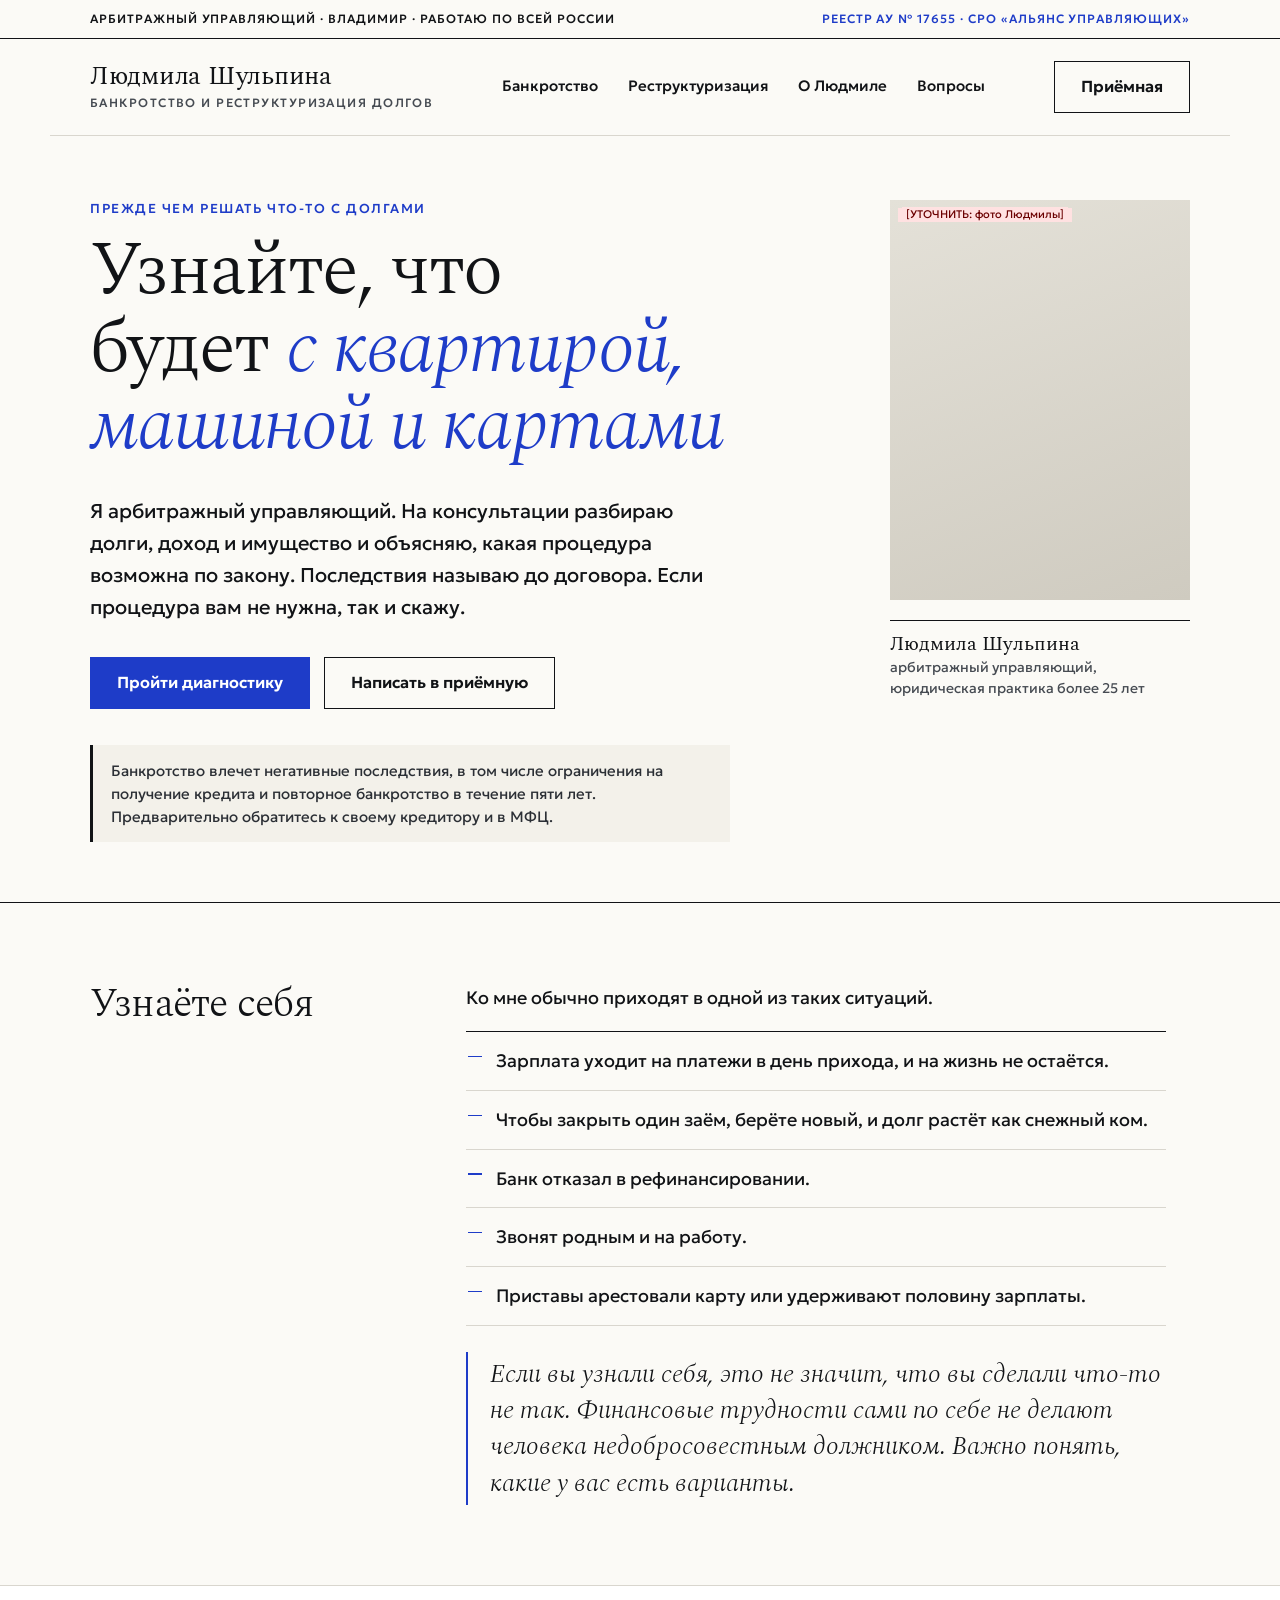
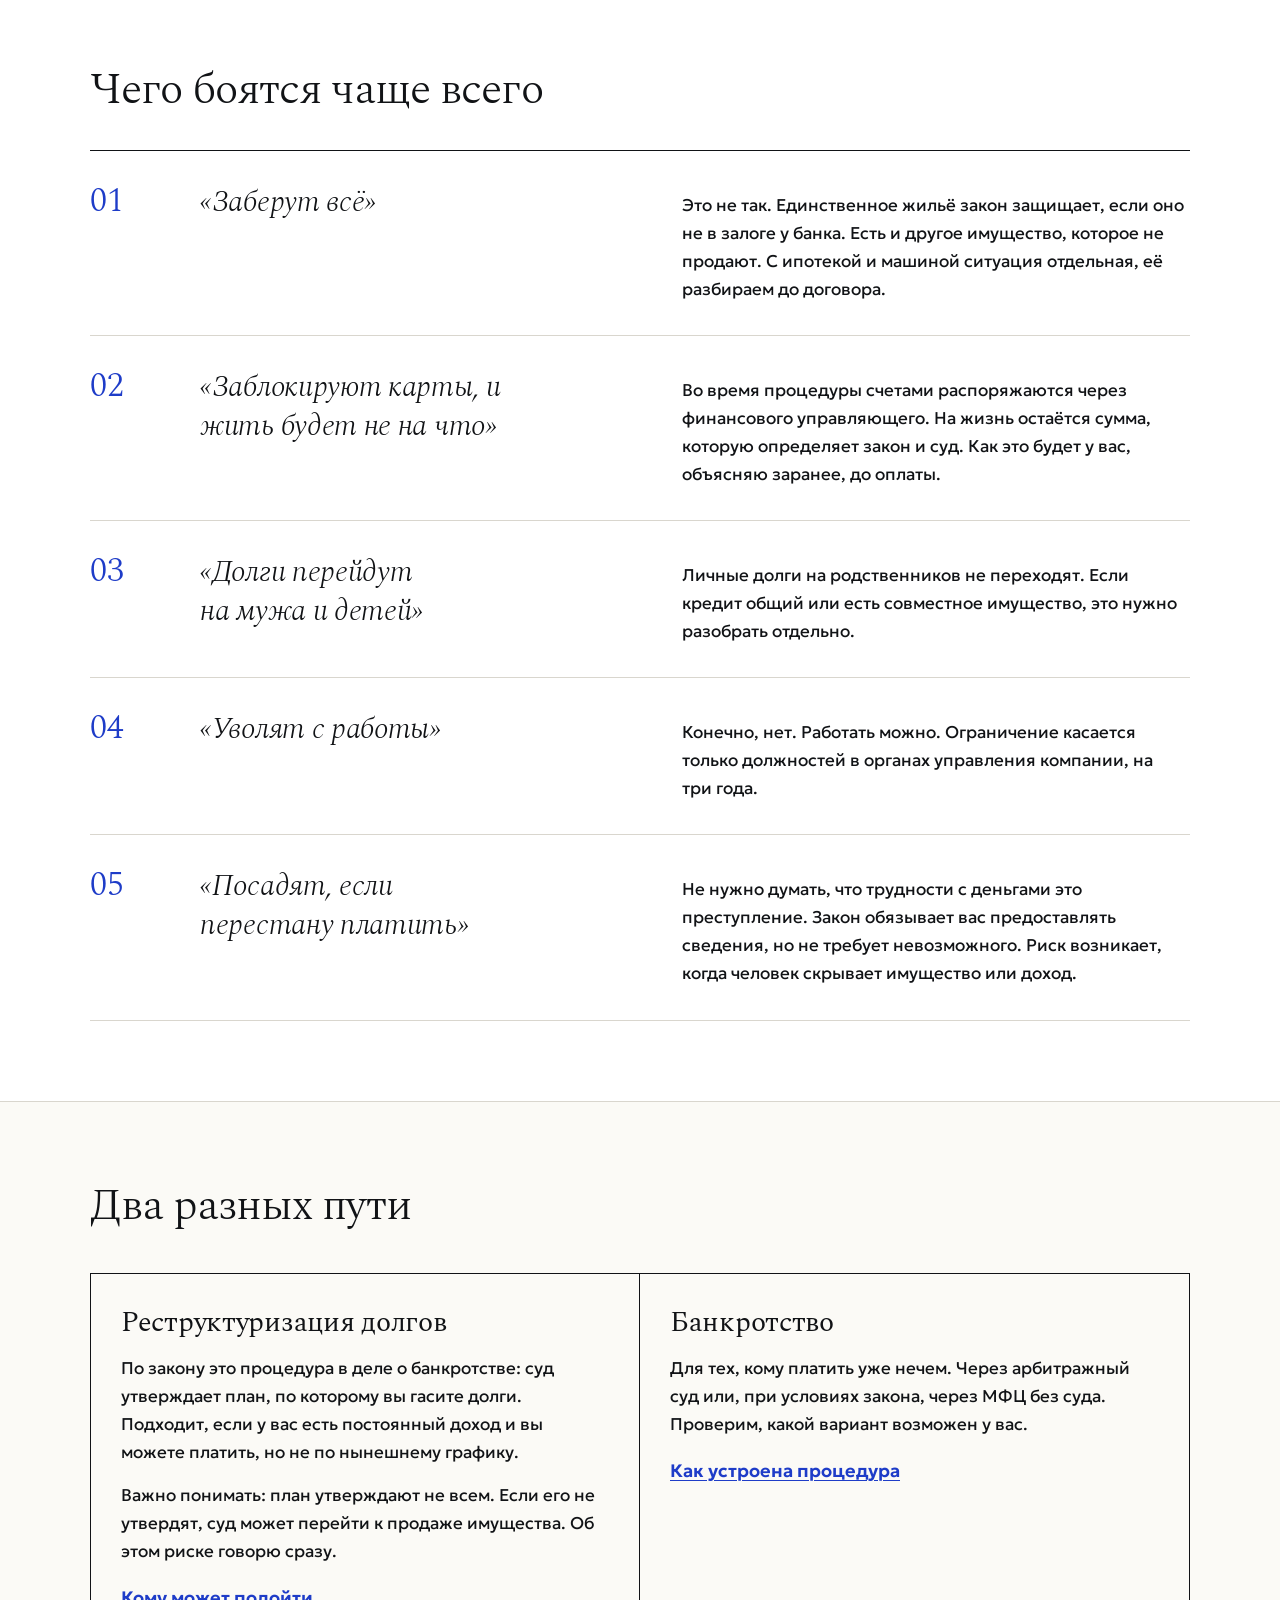
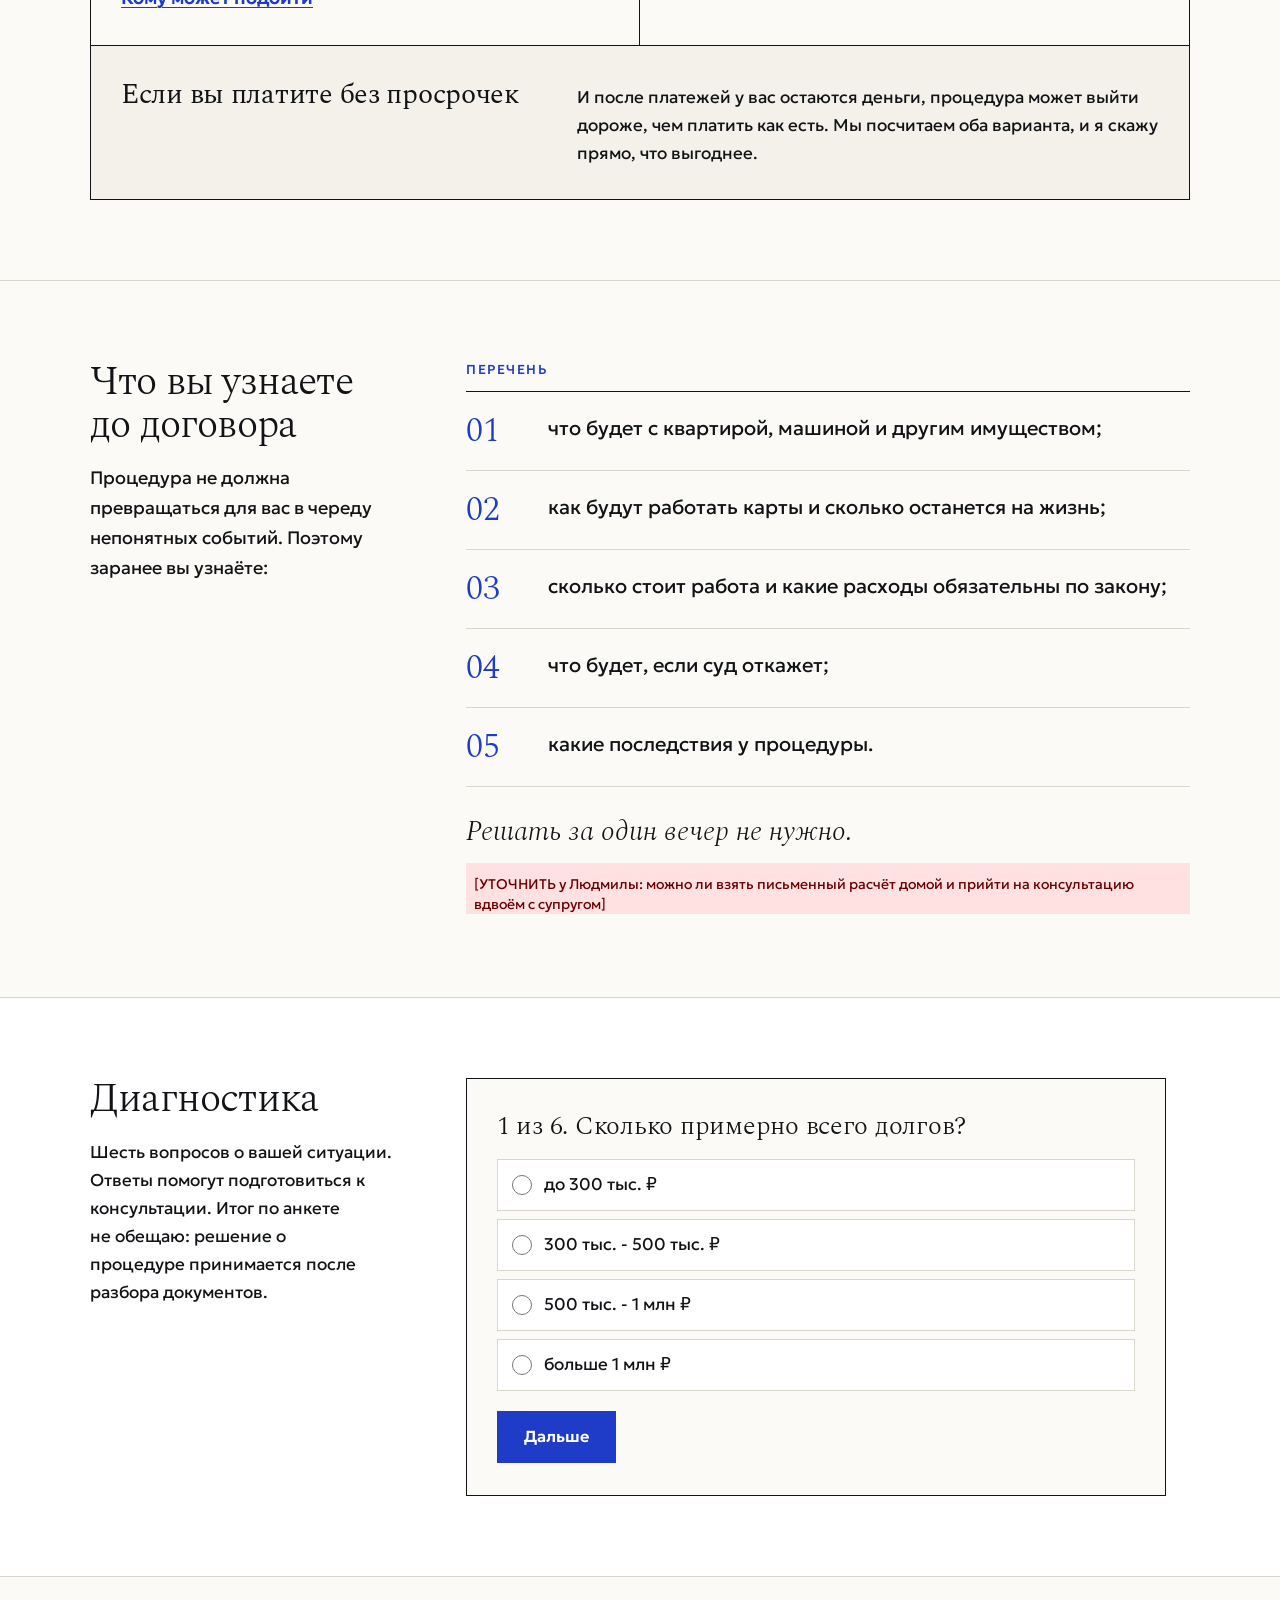
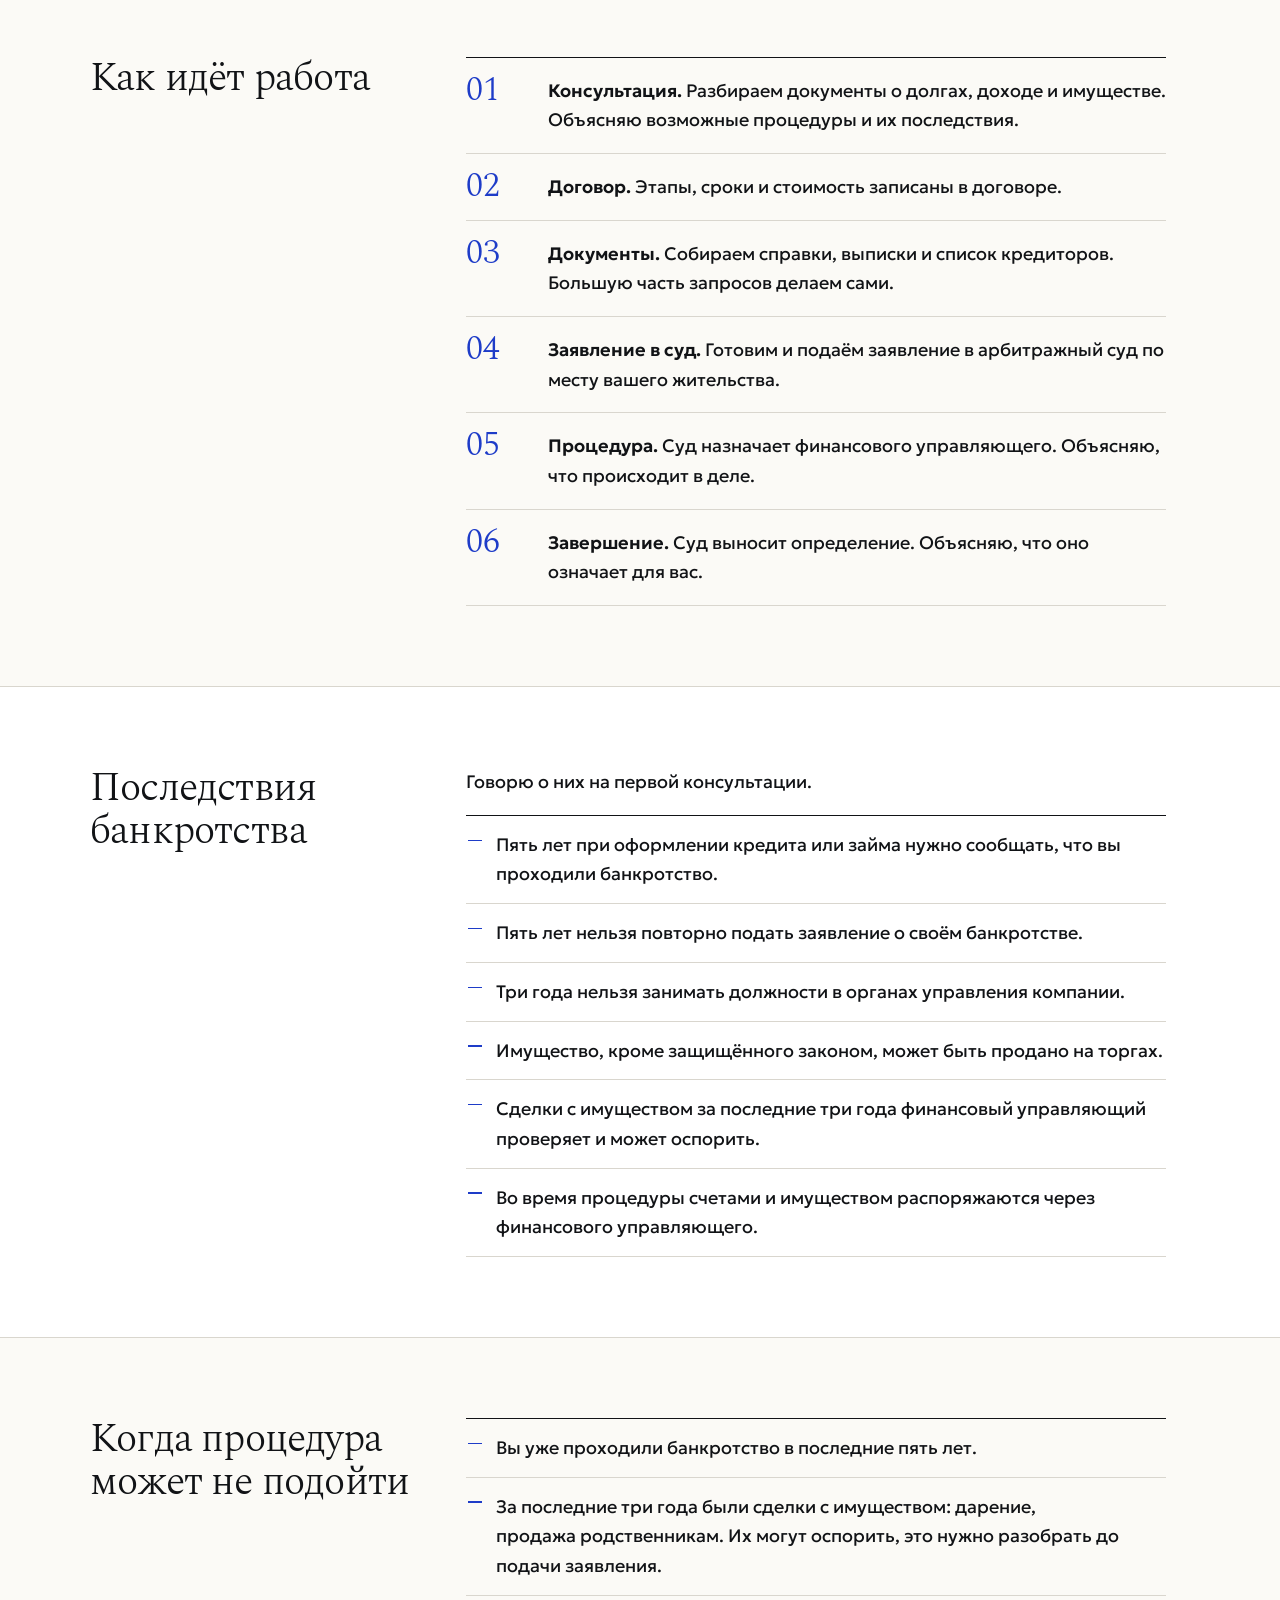
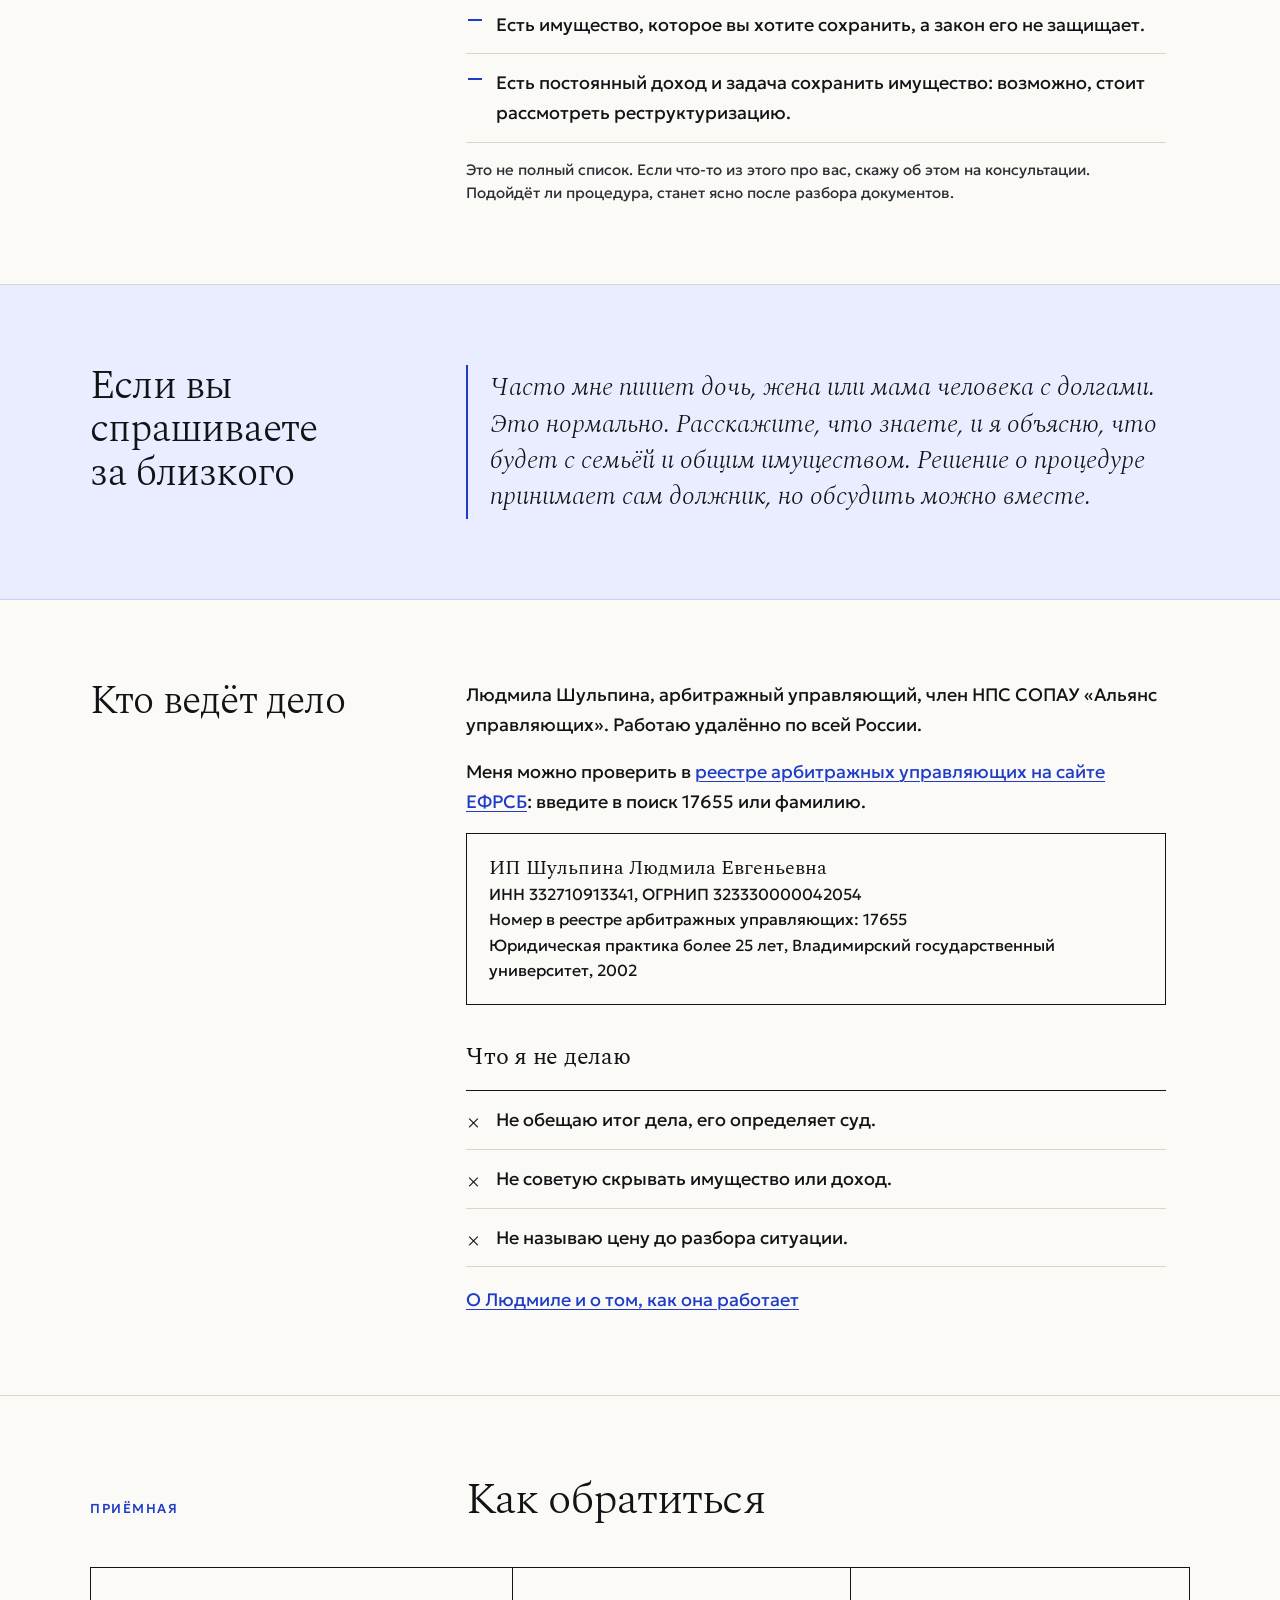
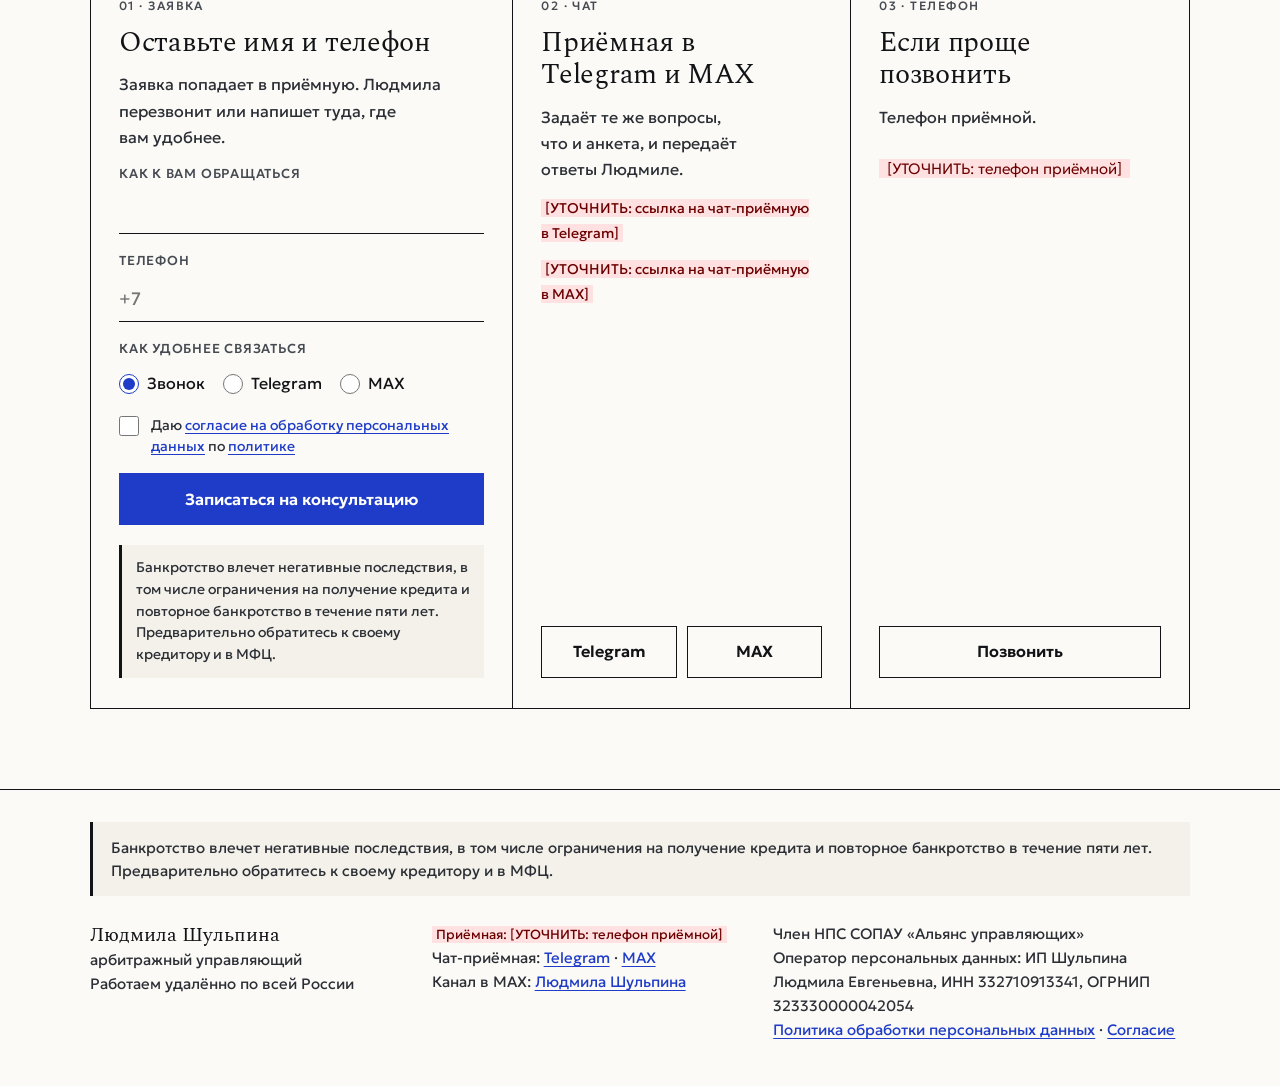
==== commit fc7b0f19: "[agent] feat: главная короче, ссылка на реестр ЕФРСБ" ====
--- a/index.html
+++ b/index.html
@@ -29,12 +29,13 @@
 <main>
 <section class="hero" data-screen="first"><div class="wrap hero-grid">
   <div>
-    <h1>Прежде чем решать что-то с долгами, узнайте, что будет <em>с квартирой, машиной и картами</em><sup>1</sup></h1>
+    <span class="kicker">Прежде чем решать что-то с долгами</span>
+    <h1>Узнайте, что будет <em>с квартирой, машиной и картами</em></h1>
     <p class="lead">Я арбитражный управляющий. На консультации разбираю долги, доход и имущество и объясняю, какая процедура возможна по закону. Последствия называю до договора. Если процедура вам не нужна, так и скажу.</p>
     <div class="cta"><a class="btn" href="#diagnostika">Пройти диагностику</a><a class="btn ghost" href="#priemnaya">Написать в приёмную</a></div>
     <p class="warn-281" data-warn="first">Банкротство влечет негативные последствия, в том числе ограничения на получение кредита и повторное банкротство в течение пяти лет. Предварительно обратитесь к своему кредитору и в МФЦ.</p>
   </div>
-  <figure class="photo"><div class="frame"><span class="todo">[УТОЧНИТЬ: фото Людмилы]</span></div><figcaption><b>Людмила Шульпина</b>арбитражный управляющий, юридическая практика более 25 лет</figcaption><p class="note"><sup>1</sup> Последствия для имущества и дохода называю до договора, а не после.</p></figure>
+  <figure class="photo"><div class="frame"><span class="todo">[УТОЧНИТЬ: фото Людмилы]</span></div><figcaption><b>Людмила Шульпина</b>арбитражный управляющий, юридическая практика более 25 лет</figcaption></figure>
 </div></section>
 
 <section class="sec"><div class="wrap sec-grid">
@@ -69,7 +70,7 @@
     <article class="path">
       <h3>Реструктуризация долгов</h3>
       <p>По закону это процедура в деле о банкротстве: суд утверждает план, по которому вы гасите долги. Подходит, если у вас есть постоянный доход и вы можете платить, но не по нынешнему графику.</p>
-      <p>Важно понимать: план утверждают не всем. Если его не утвердят, суд может перейти к продаже имущества. Об этом риске говорю до договора.</p>
+      <p>Важно понимать: план утверждают не всем. Если его не утвердят, суд может перейти к продаже имущества. Об этом риске говорю сразу.</p>
       <a class="more" href="restrukturizaciya.html">Кому может подойти</a>
     </article>
     <article class="path">
@@ -87,10 +88,10 @@
 <section class="know"><div class="wrap">
   <div>
     <h2>Что вы узнаете до договора</h2>
-    <p class="intro">Процедура не должна превращаться для вас в череду непонятных событий. Поэтому до договора вы узнаёте:</p>
+    <p class="intro">Процедура не должна превращаться для вас в череду непонятных событий. Поэтому заранее вы узнаёте:</p>
   </div>
   <div class="paper">
-    <div class="hd"><span>до договора</span></div>
+    <div class="hd"><span>перечень</span></div>
     <ul>
       <li><span>что будет с квартирой, машиной и другим имуществом;</span></li>
       <li><span>как будут работать карты и сколько останется на жизнь;</span></li>
@@ -149,7 +150,7 @@
 <section class="sec alt"><div class="wrap sec-grid">
   <div class="sec-head"><h2>Последствия банкротства</h2></div>
   <div class="prose">
-    <p>Говорю о них до договора.</p>
+    <p>Говорю о них на первой консультации.</p>
     <ul>
       <li>Пять лет при оформлении кредита или займа нужно сообщать, что вы проходили банкротство.</li>
       <li>Пять лет нельзя повторно подать заявление о своём банкротстве.</li>
@@ -185,7 +186,7 @@
   <div class="sec-head"><h2>Кто ведёт дело</h2></div>
   <div class="prose">
     <p>Людмила Шульпина, арбитражный управляющий, член НПС СОПАУ «Альянс управляющих». Работаю удалённо по всей России.</p>
-    <p>Меня можно проверить: найдите мою фамилию в реестре арбитражных управляющих.</p>
+    <p>Меня можно проверить в <a href="https://bankrot.fedresurs.ru/arbitrmanagers" target="_blank" rel="noopener">реестре арбитражных управляющих на сайте ЕФРСБ</a>: введите в поиск 17655 или фамилию.</p>
     <p class="req"><b>ИП Шульпина Людмила Евгеньевна</b><br>ИНН 332710913341, ОГРНИП 323330000042054<br>Номер в реестре арбитражных управляющих: 17655<br>Юридическая практика более 25 лет, Владимирский государственный университет, 2002</p>
     <h3>Что я не делаю</h3>
     <ul class="cross">
--- a/assets/style.css
+++ b/assets/style.css
@@ -27,6 +27,7 @@
 h1,h2,h3{font-family:var(--serif);font-weight:300;letter-spacing:-.02em;text-wrap:balance}
 h1{font-size:40px;line-height:1.06;letter-spacing:-.025em}
 h1 em{font-style:italic;color:var(--blue)}
+.hero .kicker{margin-bottom:14px}
 h1 sup,.note sup{font-family:var(--sans);font-weight:600;font-size:14px;color:var(--blue);vertical-align:super;line-height:0;margin-left:2px}
 h2{font-size:34px;line-height:1.1}
 h3{font-size:24px;line-height:1.2;font-weight:400;letter-spacing:-.01em}
@@ -39,6 +40,7 @@
 .doc-bar{border-bottom:1px solid var(--ink);font:500 11px/1.5 var(--sans);letter-spacing:.08em;text-transform:uppercase}
 .doc-bar .wrap{display:flex;flex-direction:column;gap:2px;padding-top:8px;padding-bottom:8px}
 .doc-bar span:last-child{color:var(--blue)}
+@media(max-width:860px){.doc-bar span:first-child{display:none}.doc-bar span:last-child{white-space:nowrap;overflow:hidden;text-overflow:ellipsis}}
 @media(min-width:861px){.doc-bar{font-size:12px}.doc-bar .wrap{flex-direction:row;justify-content:space-between;gap:16px;padding-top:10px;padding-bottom:10px}}
 
 /* Шапка */
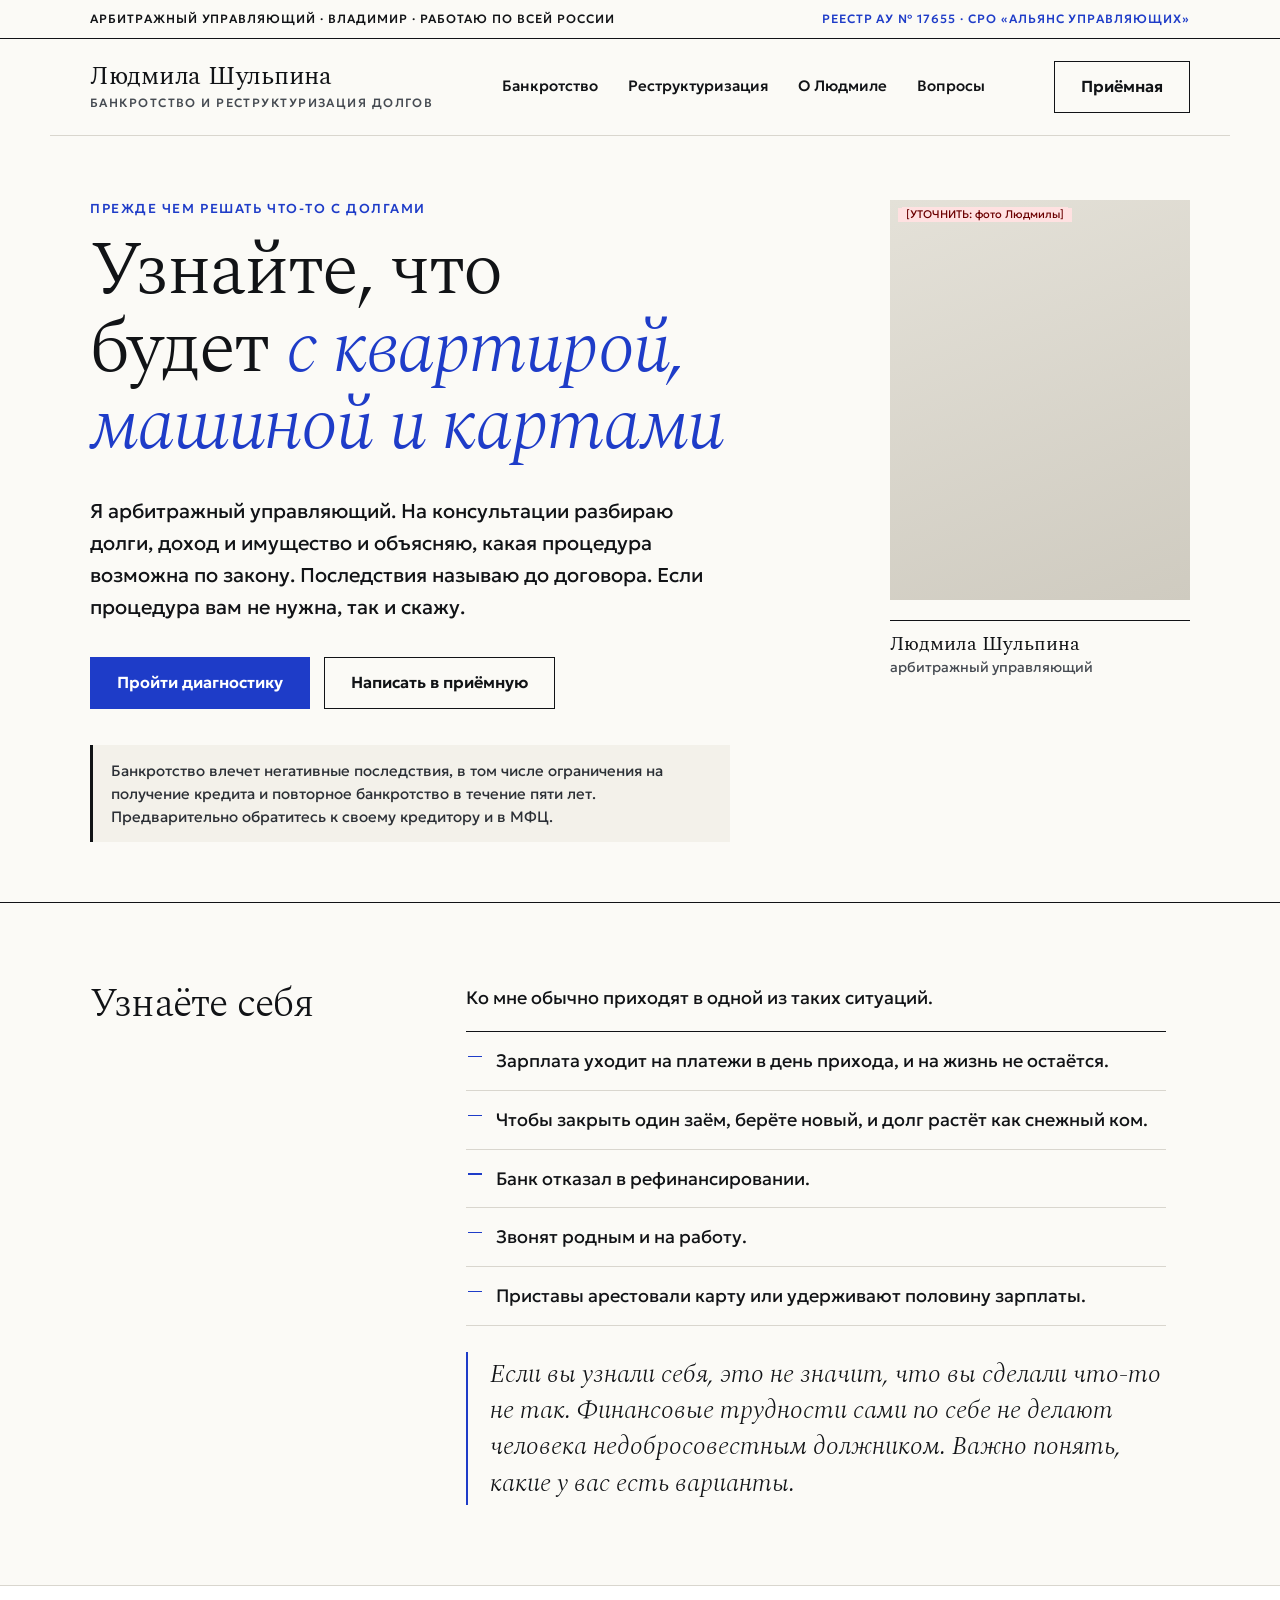
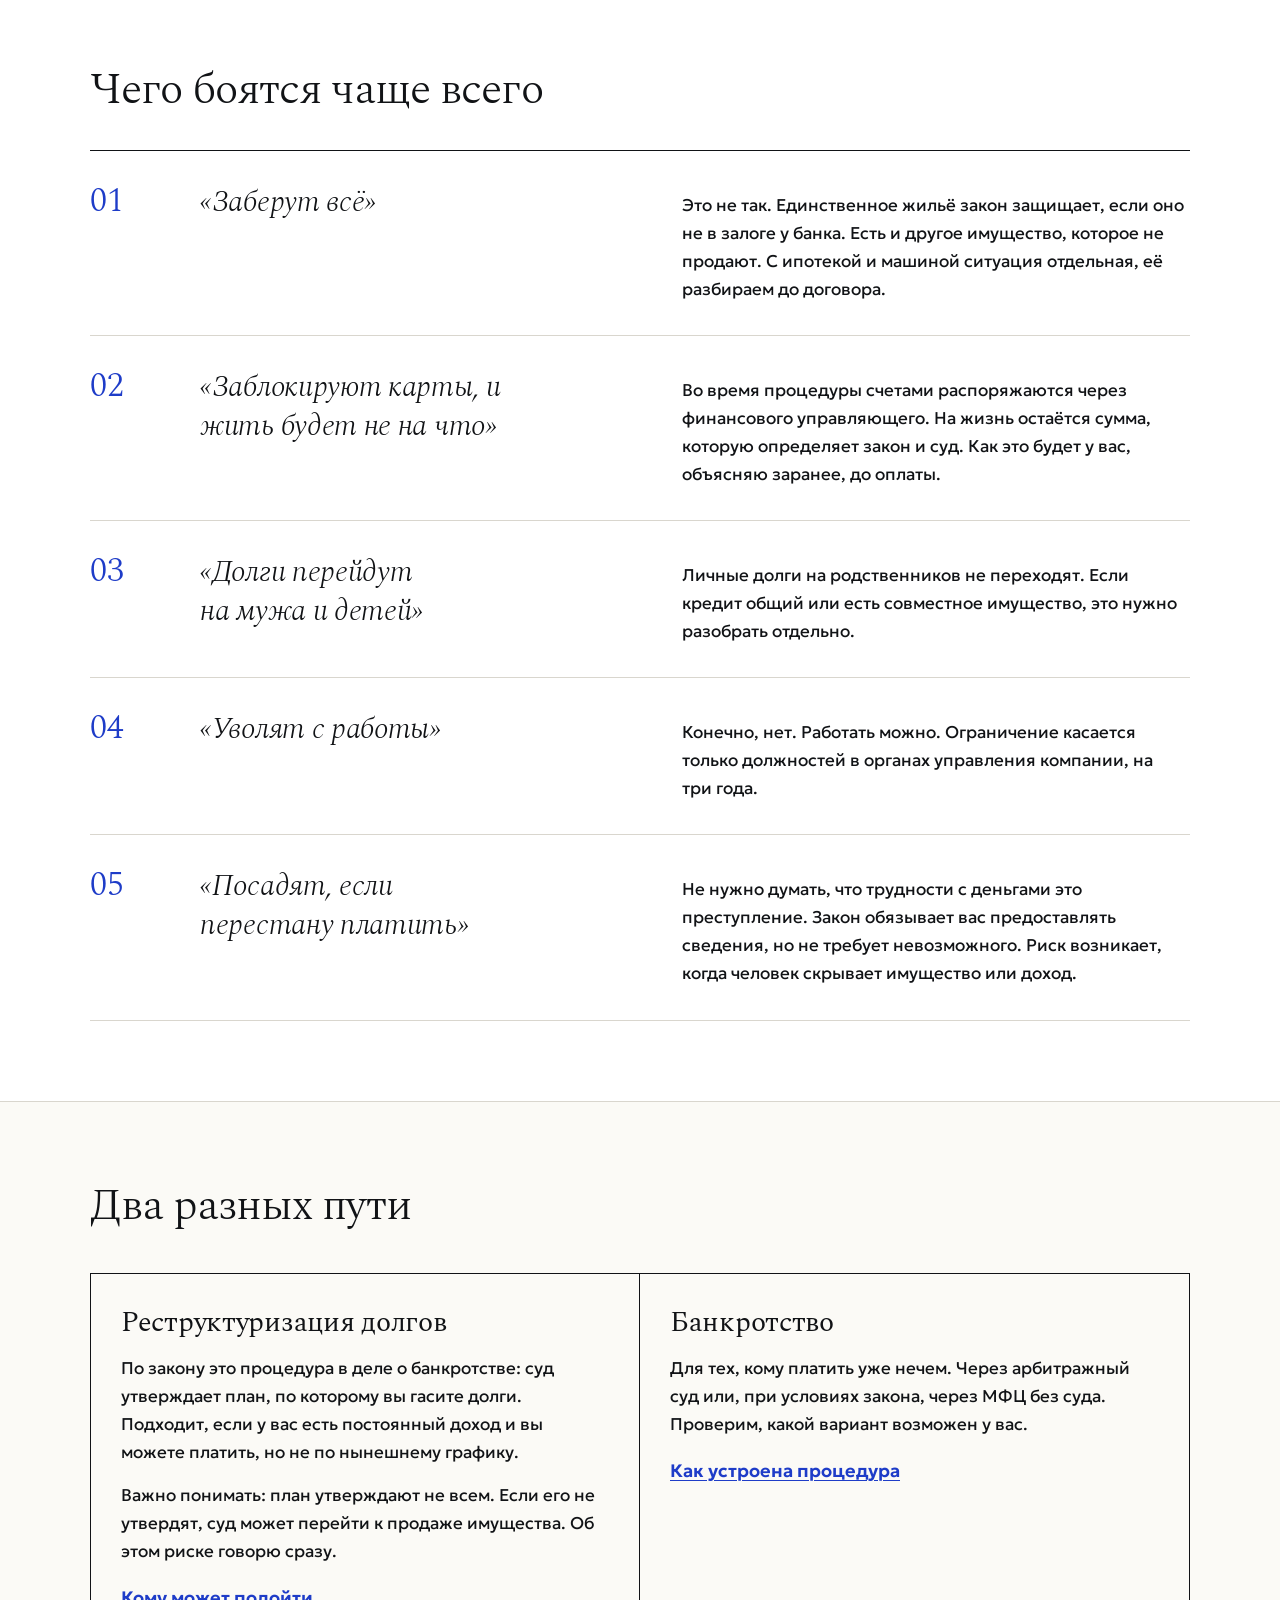
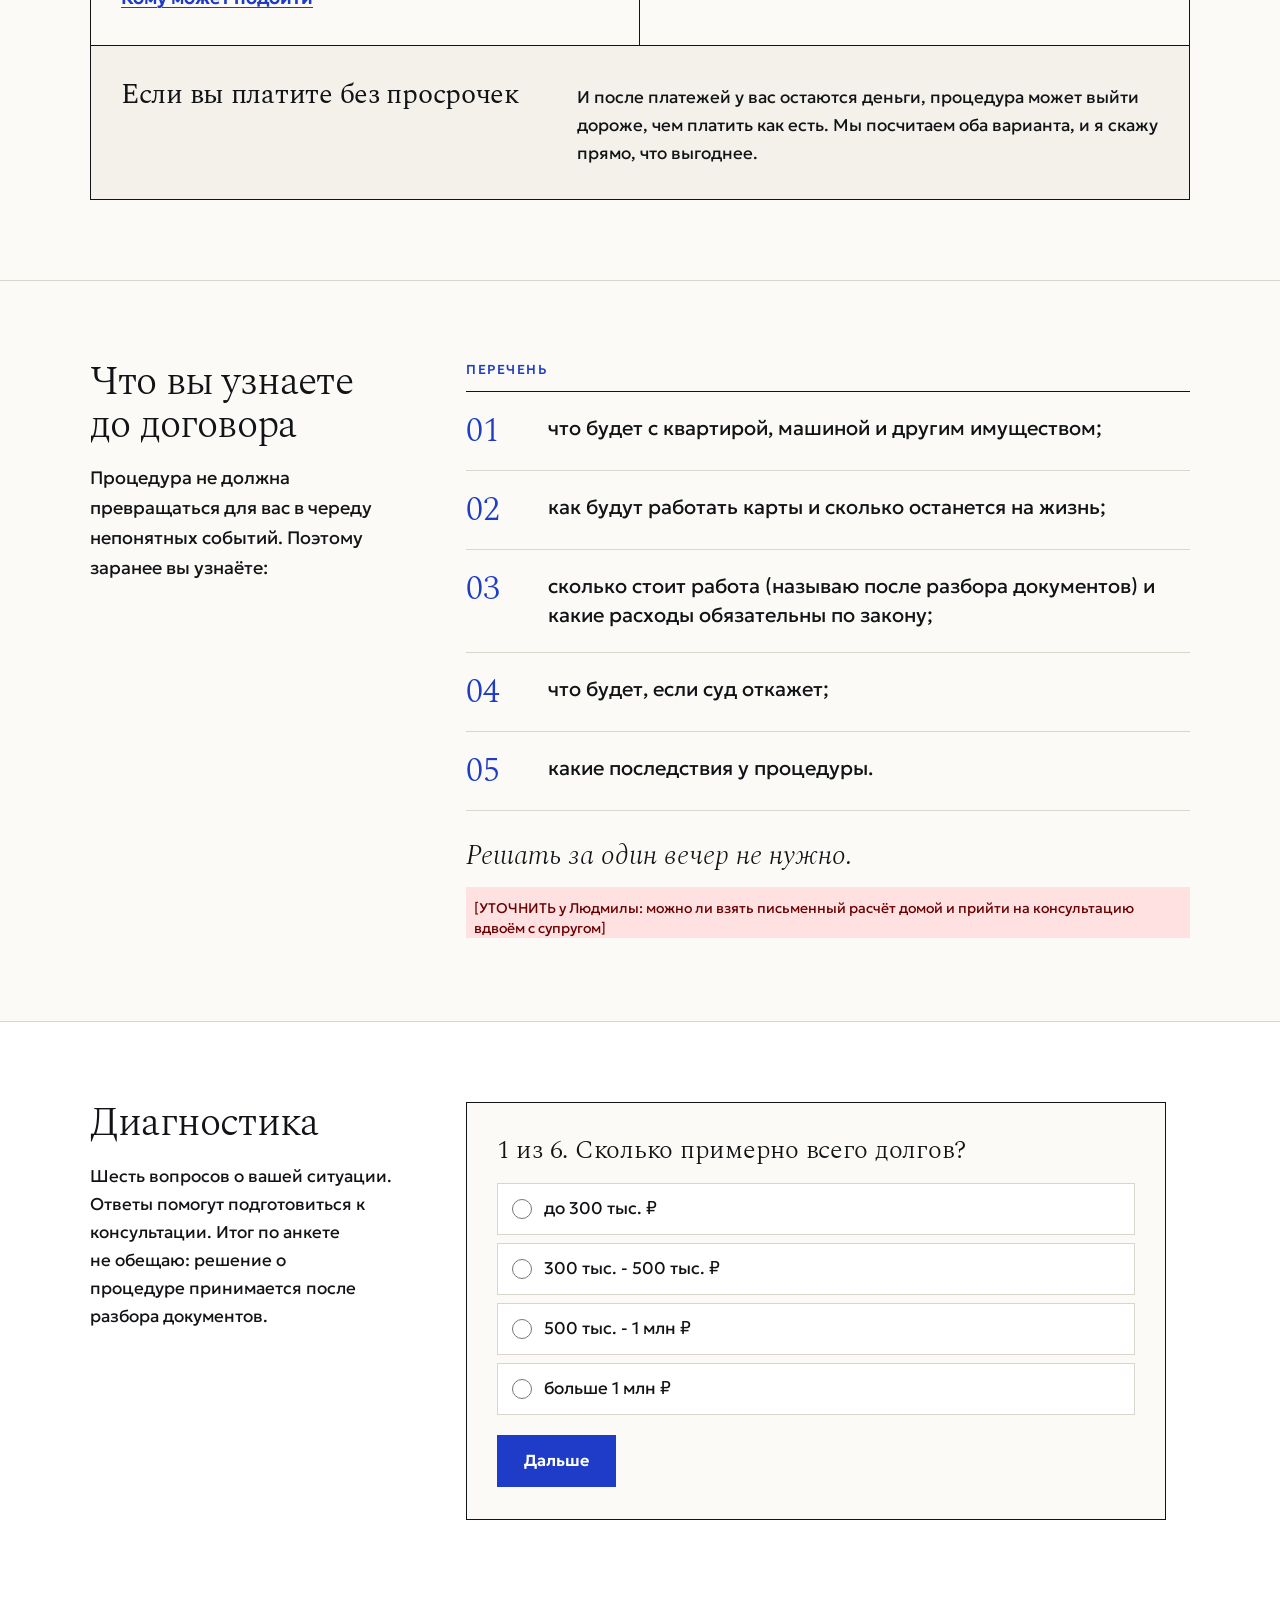
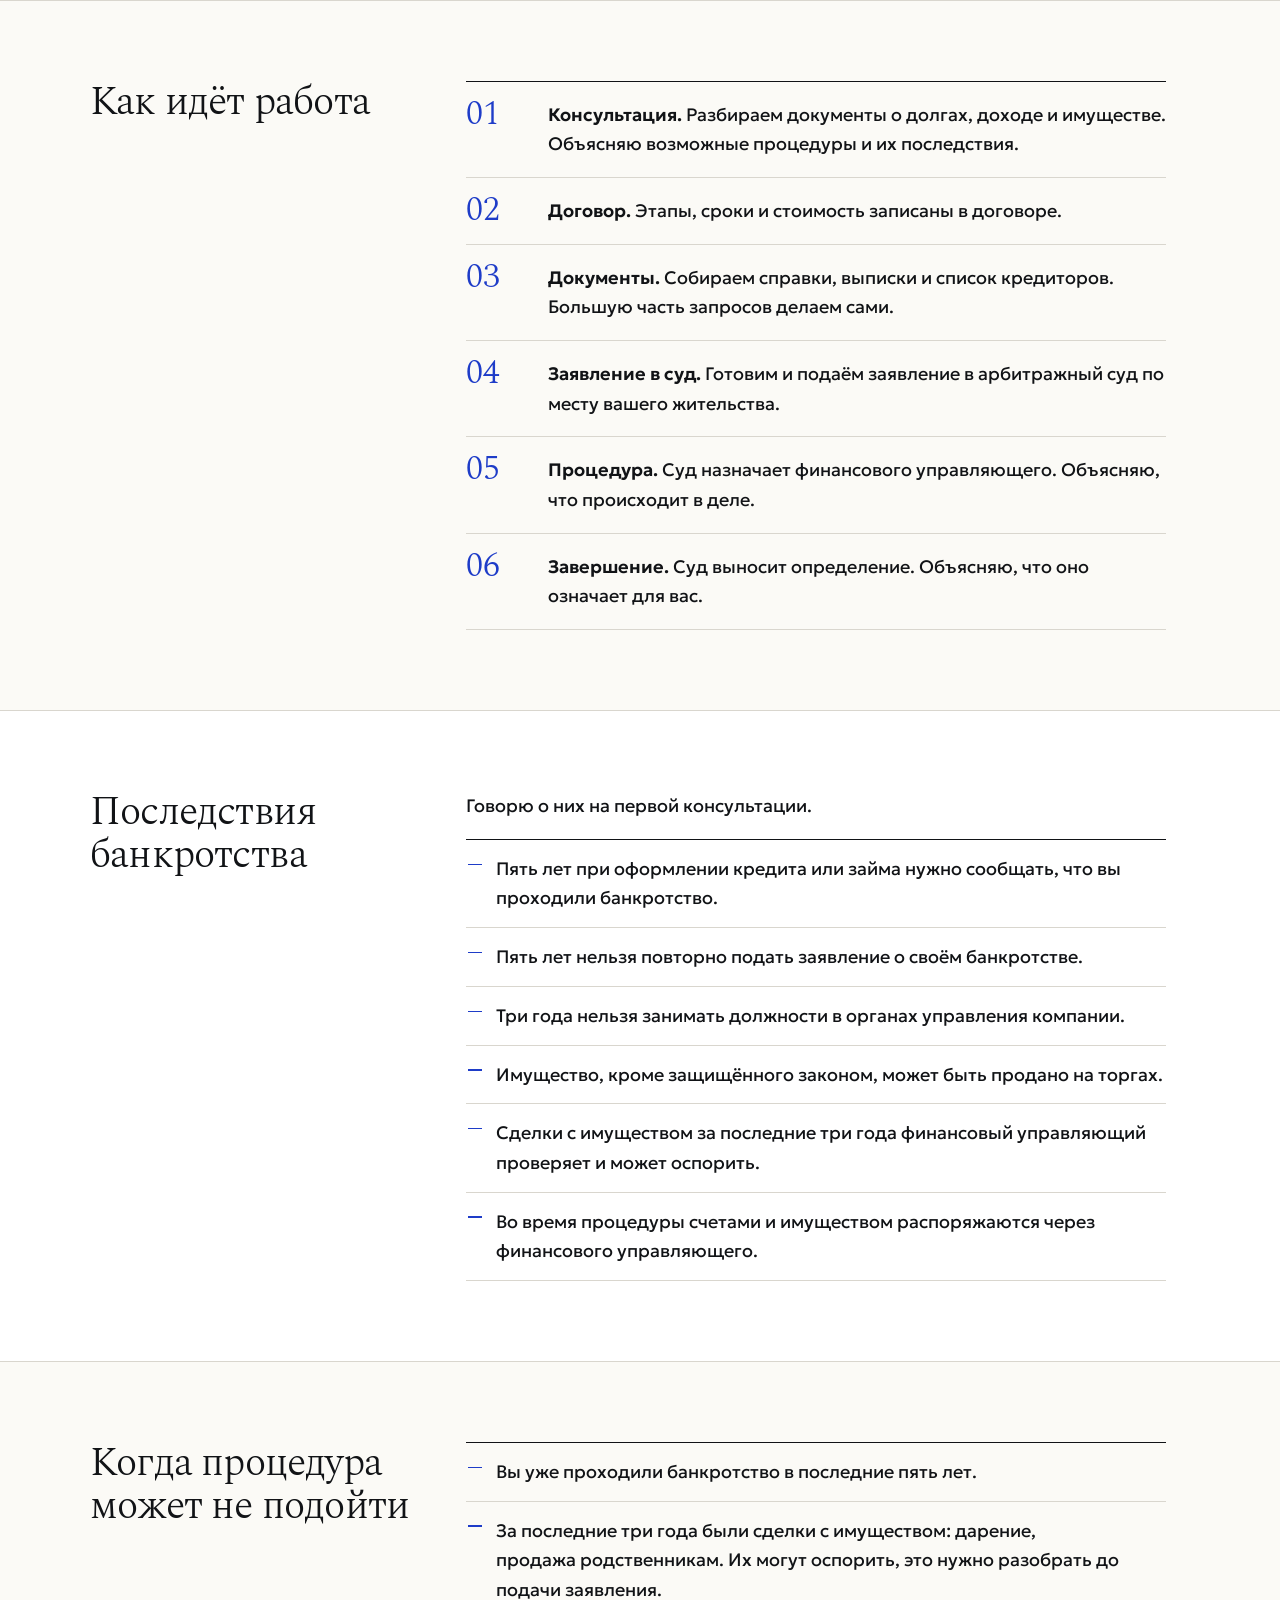
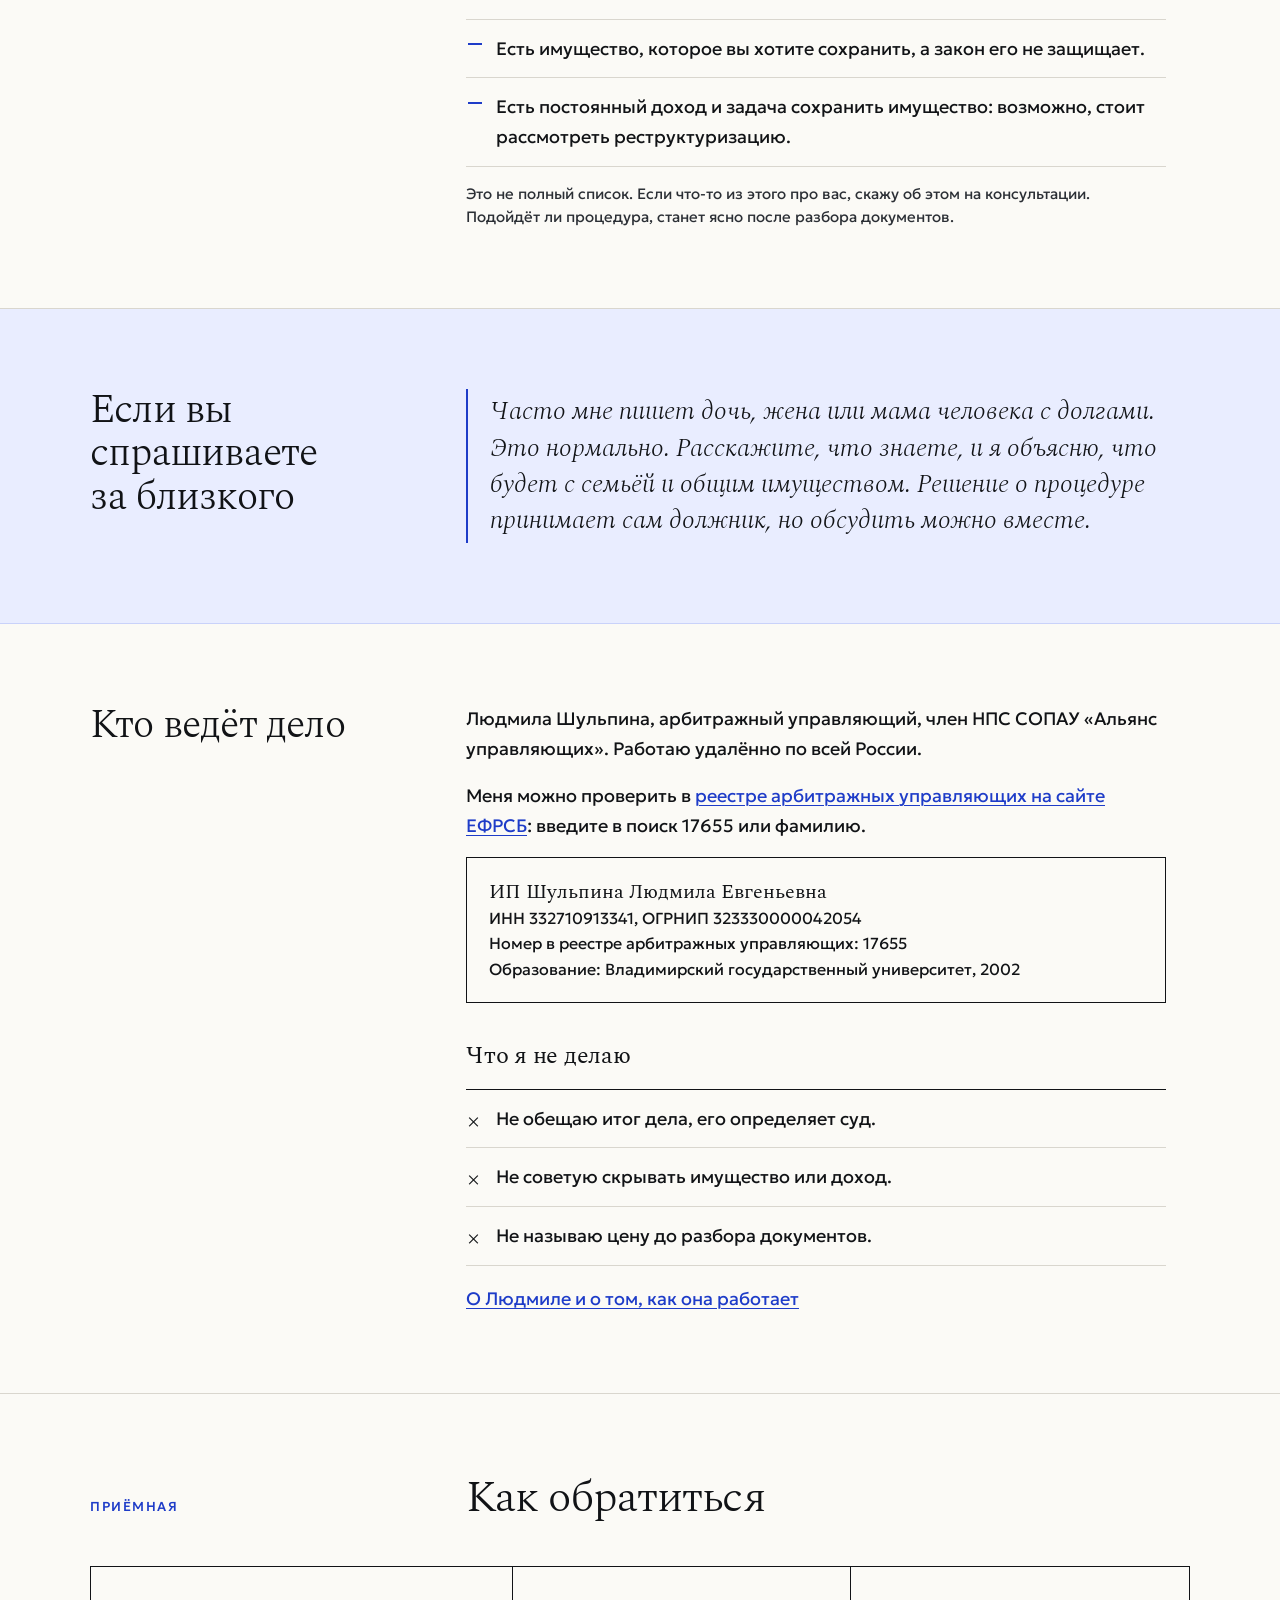
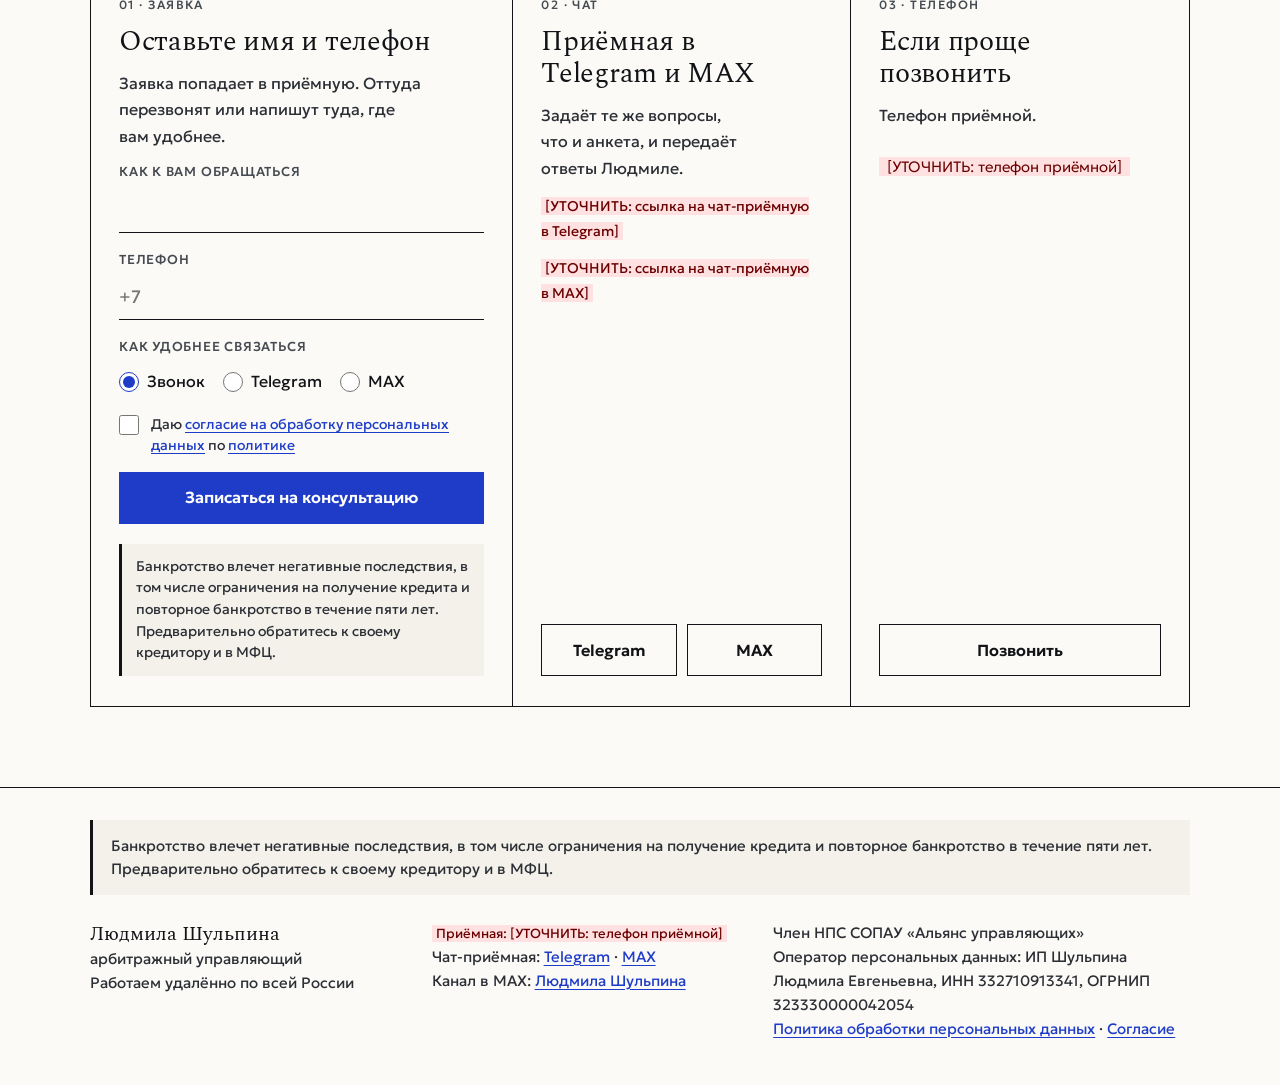
==== commit 16d04dee: "[agent] fix: стаж убран, цена после разбора документов, приёмная перезвонит" ====
--- a/index.html
+++ b/index.html
@@ -35,7 +35,7 @@
     <div class="cta"><a class="btn" href="#diagnostika">Пройти диагностику</a><a class="btn ghost" href="#priemnaya">Написать в приёмную</a></div>
     <p class="warn-281" data-warn="first">Банкротство влечет негативные последствия, в том числе ограничения на получение кредита и повторное банкротство в течение пяти лет. Предварительно обратитесь к своему кредитору и в МФЦ.</p>
   </div>
-  <figure class="photo"><div class="frame"><span class="todo">[УТОЧНИТЬ: фото Людмилы]</span></div><figcaption><b>Людмила Шульпина</b>арбитражный управляющий, юридическая практика более 25 лет</figcaption></figure>
+  <figure class="photo"><div class="frame"><span class="todo">[УТОЧНИТЬ: фото Людмилы]</span></div><figcaption><b>Людмила Шульпина</b>арбитражный управляющий</figcaption></figure>
 </div></section>
 
 <section class="sec"><div class="wrap sec-grid">
@@ -95,7 +95,7 @@
     <ul>
       <li><span>что будет с квартирой, машиной и другим имуществом;</span></li>
       <li><span>как будут работать карты и сколько останется на жизнь;</span></li>
-      <li><span>сколько стоит работа и какие расходы обязательны по закону;</span></li>
+      <li><span>сколько стоит работа (называю после разбора документов) и какие расходы обязательны по закону;</span></li>
       <li><span>что будет, если суд откажет;</span></li>
       <li><span>какие последствия у процедуры.</span></li>
     </ul>
@@ -187,12 +187,12 @@
   <div class="prose">
     <p>Людмила Шульпина, арбитражный управляющий, член НПС СОПАУ «Альянс управляющих». Работаю удалённо по всей России.</p>
     <p>Меня можно проверить в <a href="https://bankrot.fedresurs.ru/arbitrmanagers" target="_blank" rel="noopener">реестре арбитражных управляющих на сайте ЕФРСБ</a>: введите в поиск 17655 или фамилию.</p>
-    <p class="req"><b>ИП Шульпина Людмила Евгеньевна</b><br>ИНН 332710913341, ОГРНИП 323330000042054<br>Номер в реестре арбитражных управляющих: 17655<br>Юридическая практика более 25 лет, Владимирский государственный университет, 2002</p>
+    <p class="req"><b>ИП Шульпина Людмила Евгеньевна</b><br>ИНН 332710913341, ОГРНИП 323330000042054<br>Номер в реестре арбитражных управляющих: 17655<br>Образование: Владимирский государственный университет, 2002</p>
     <h3>Что я не делаю</h3>
     <ul class="cross">
       <li>Не обещаю итог дела, его определяет суд.</li>
       <li>Не советую скрывать имущество или доход.</li>
-      <li>Не называю цену до разбора ситуации.</li>
+      <li>Не называю цену до разбора документов.</li>
     </ul>
     <p><a href="o-lyudmile.html">О Людмиле и о том, как она работает</a></p>
   </div>
@@ -201,7 +201,7 @@
 <section class="sec priemnaya" id="priemnaya"><div class="wrap">
   <div class="sec-head"><span class="kicker">Приёмная</span><h2>Как обратиться</h2></div>
   <div class="reception">
-    <div class="cell cell-form"><span class="num">01 · Заявка</span><h3>Оставьте имя и телефон</h3><p>Заявка попадает в приёмную. Людмила перезвонит или напишет туда, где вам удобнее.</p>
+    <div class="cell cell-form"><span class="num">01 · Заявка</span><h3>Оставьте имя и телефон</h3><p>Заявка попадает в приёмную. Оттуда перезвонят или напишут туда, где вам удобнее.</p>
       <form class="lead-form" data-form-name="glavnaya-kontakty" data-endpoint="[УТОЧНИТЬ: адрес приёма заявок (Telegram-бот и таблица)]" novalidate>
   <input type="hidden" name="site_form" value="site_form">
   <input type="hidden" name="form_name" value="glavnaya-kontakty">
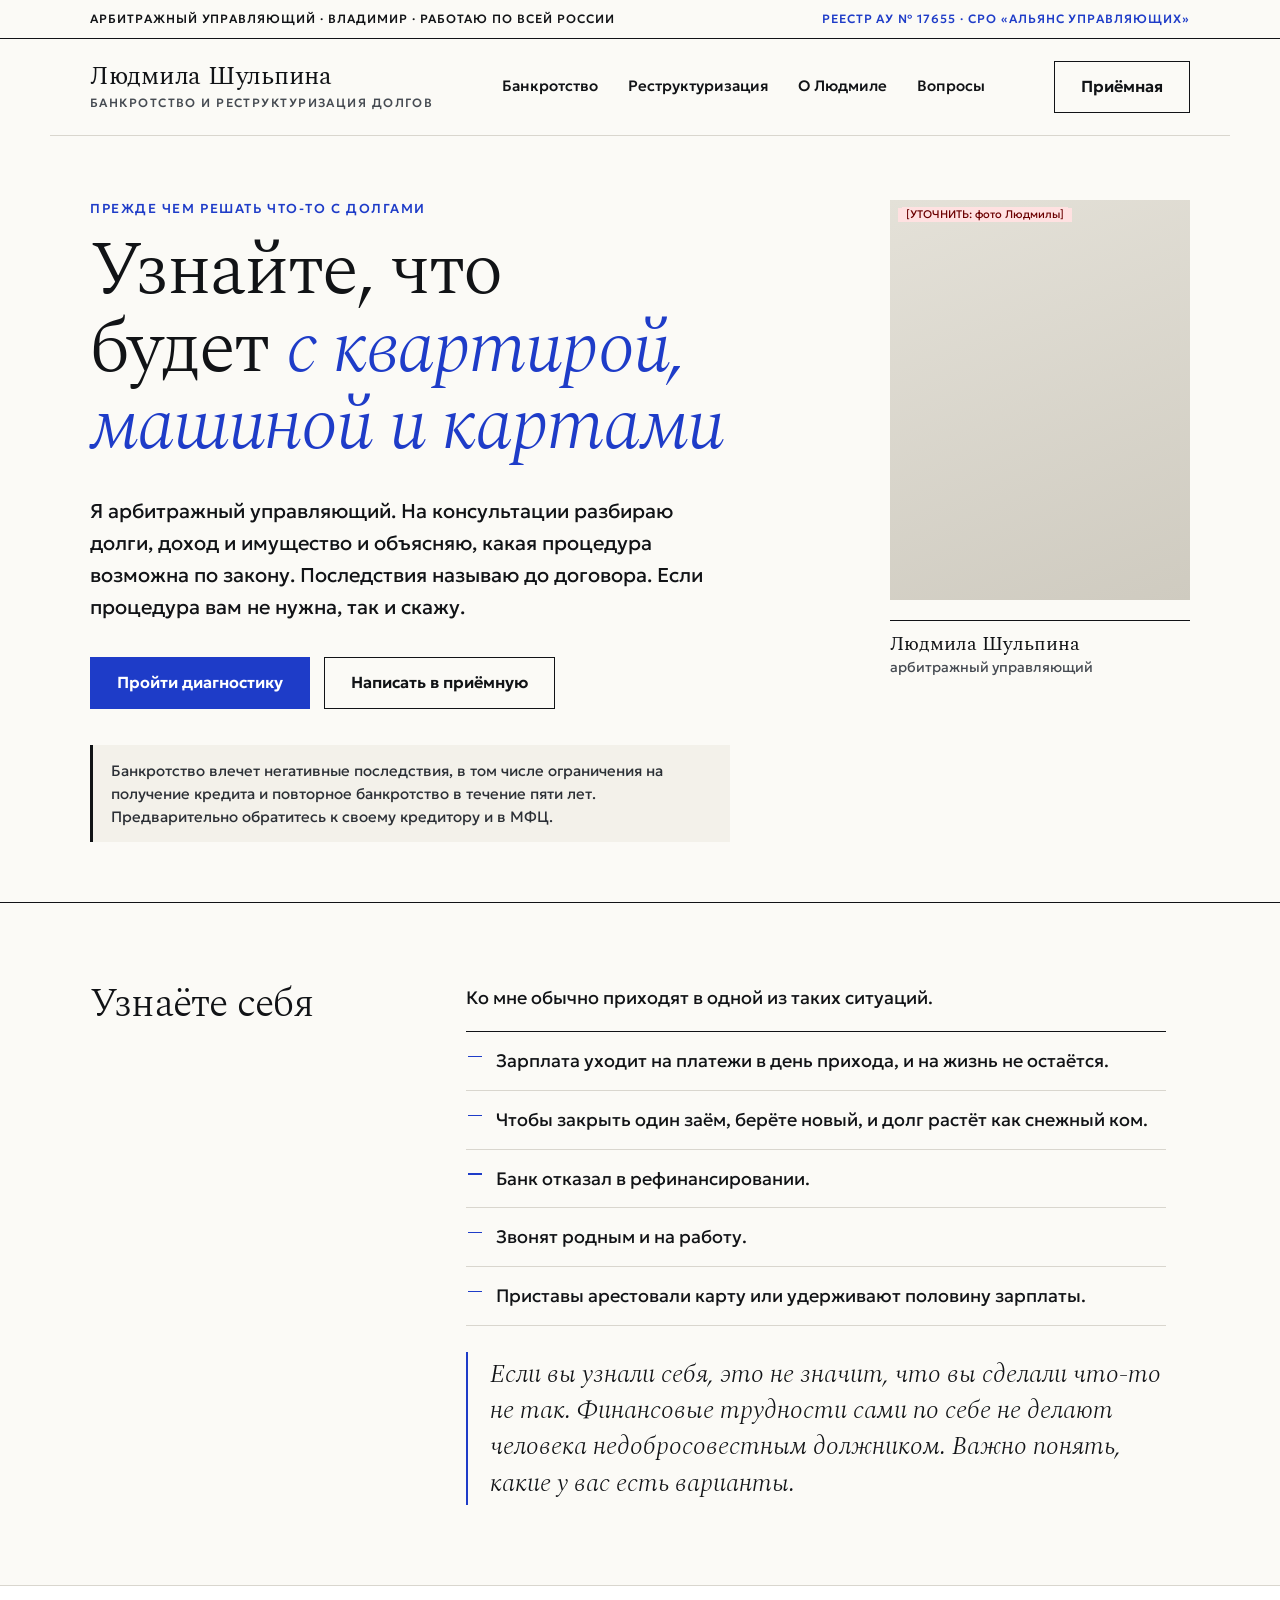
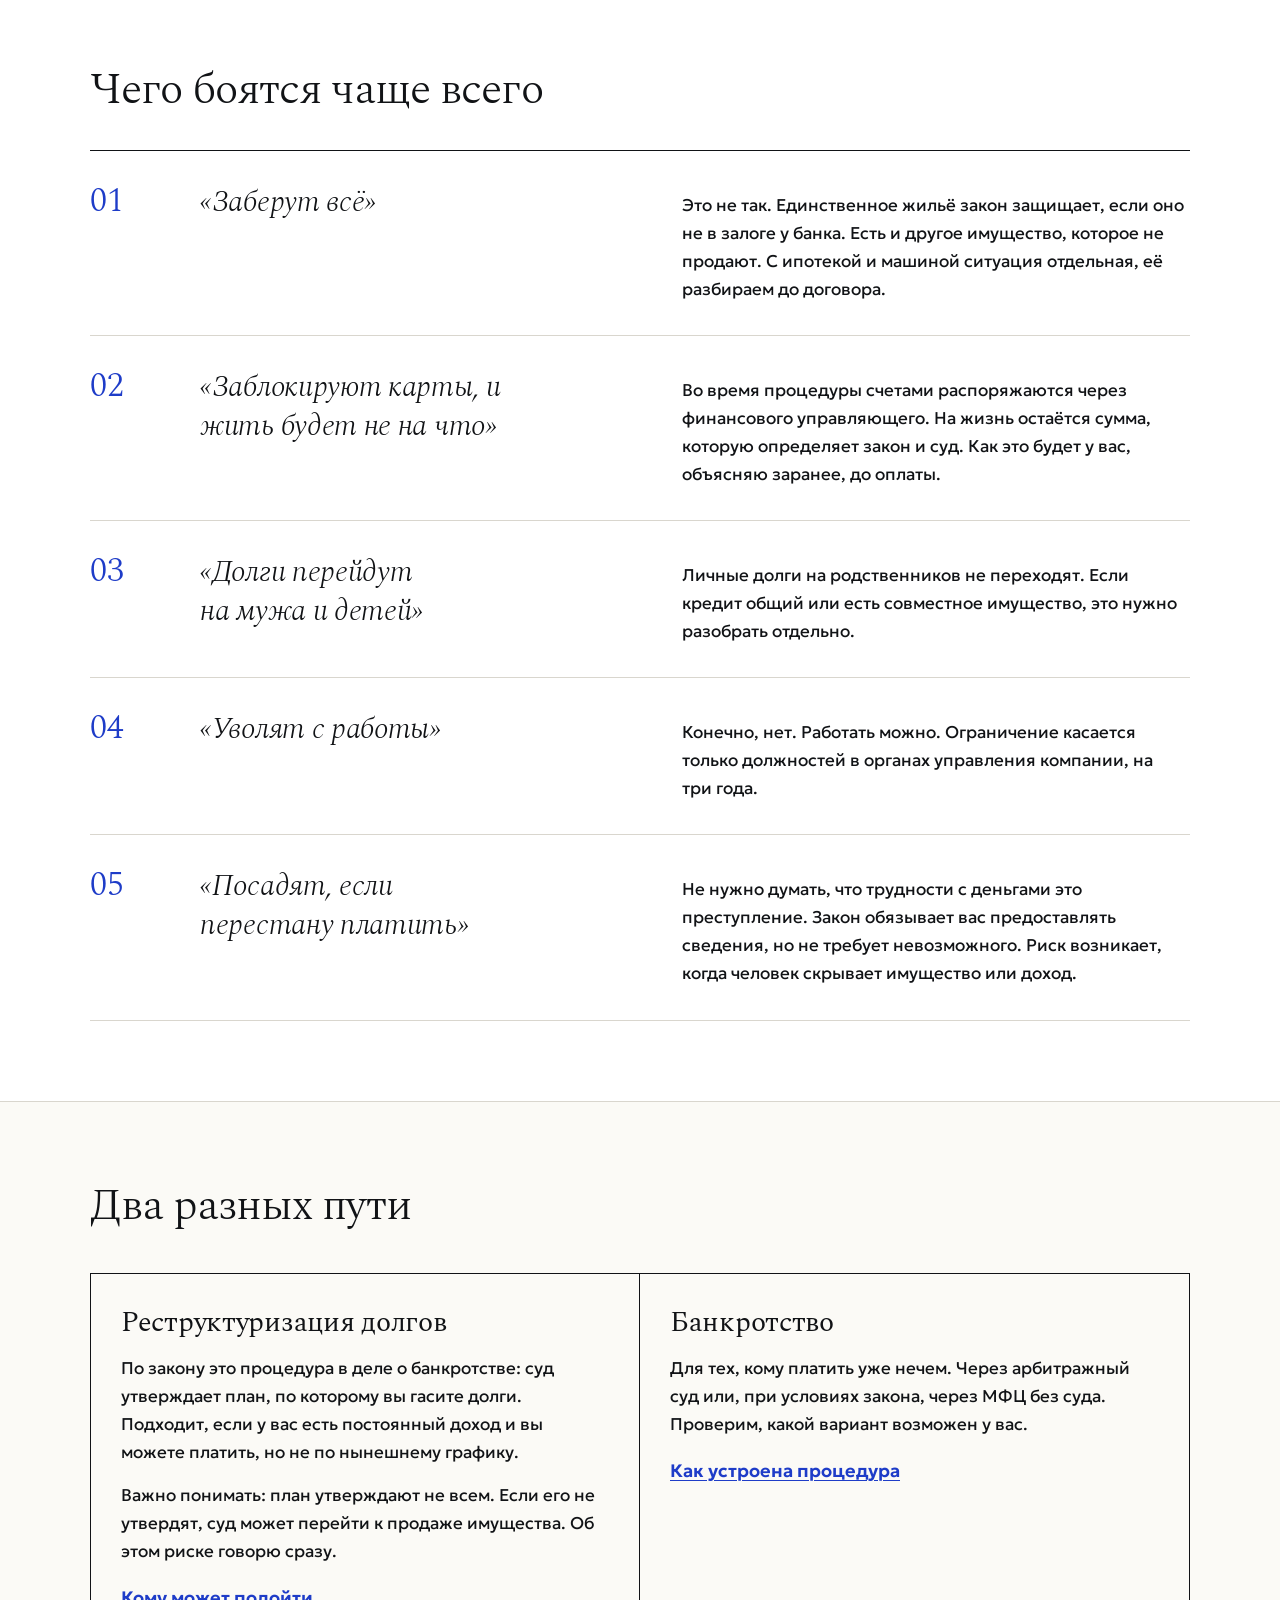
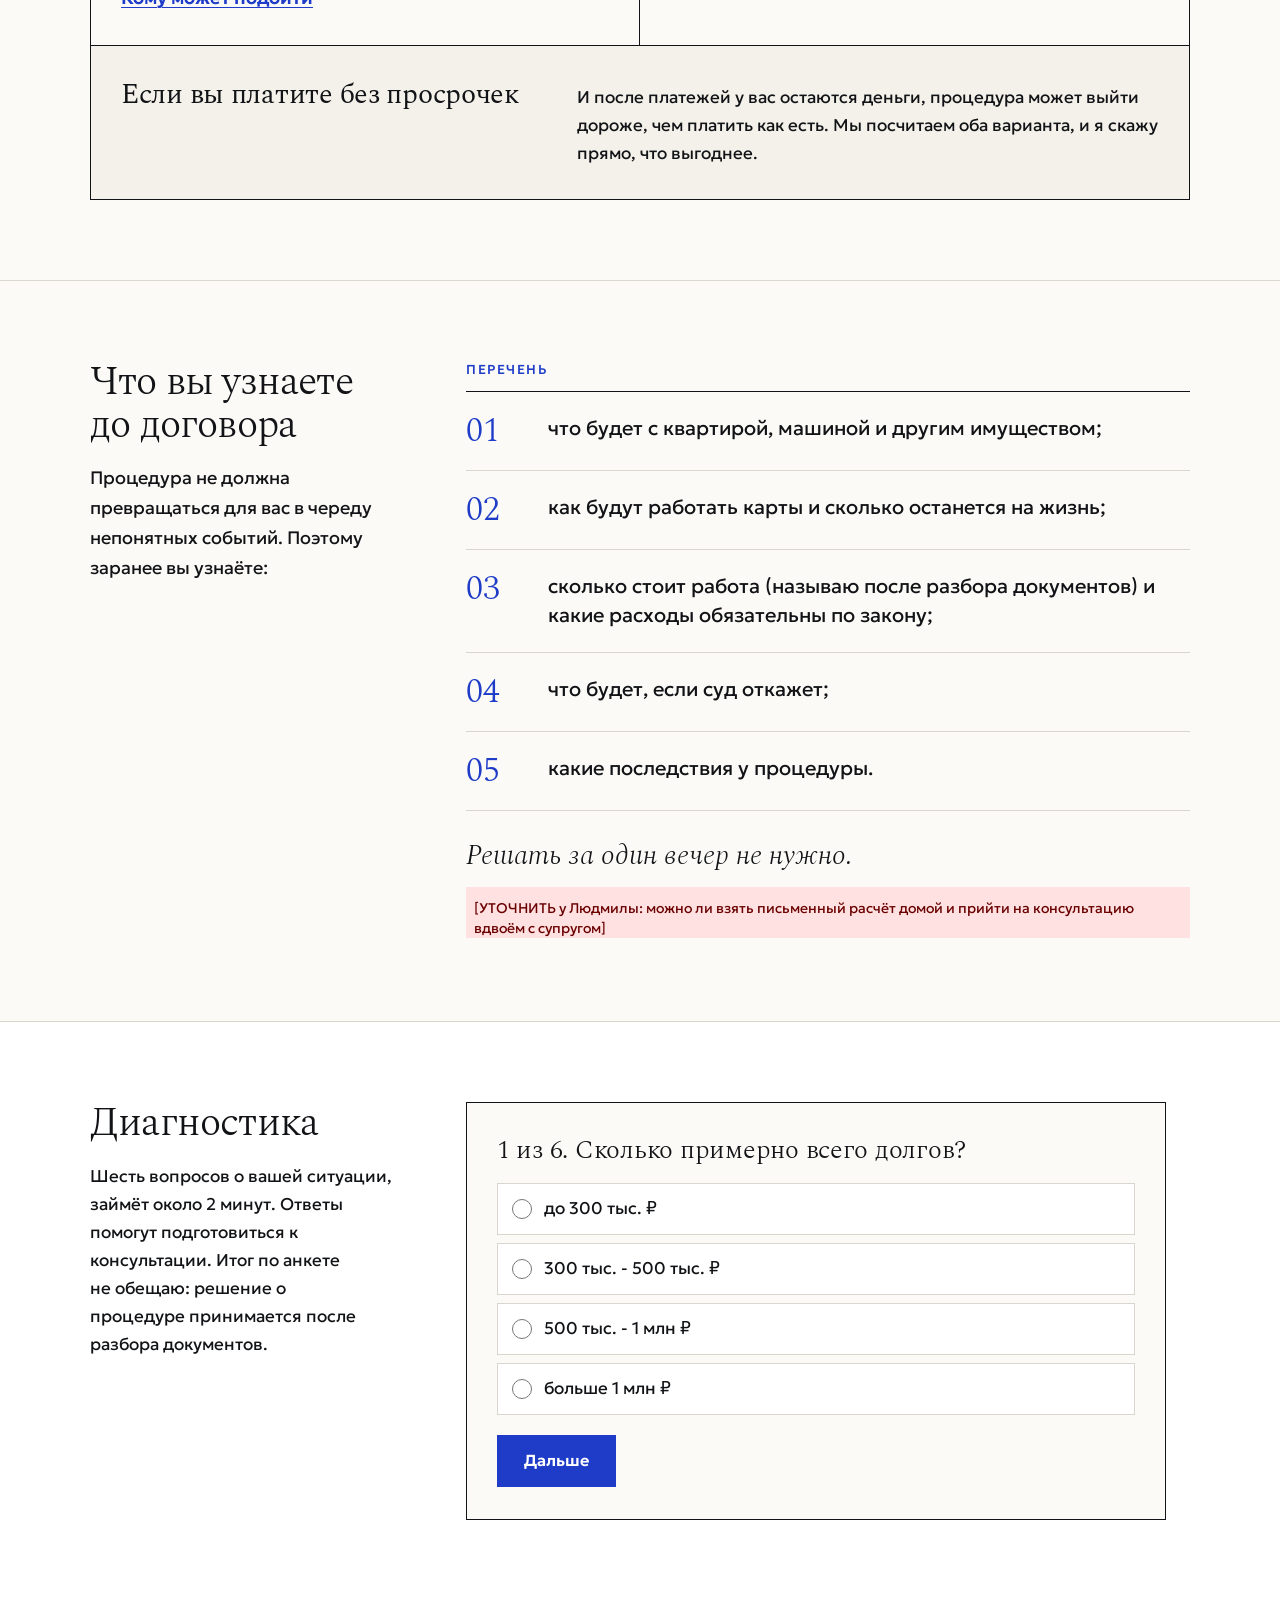
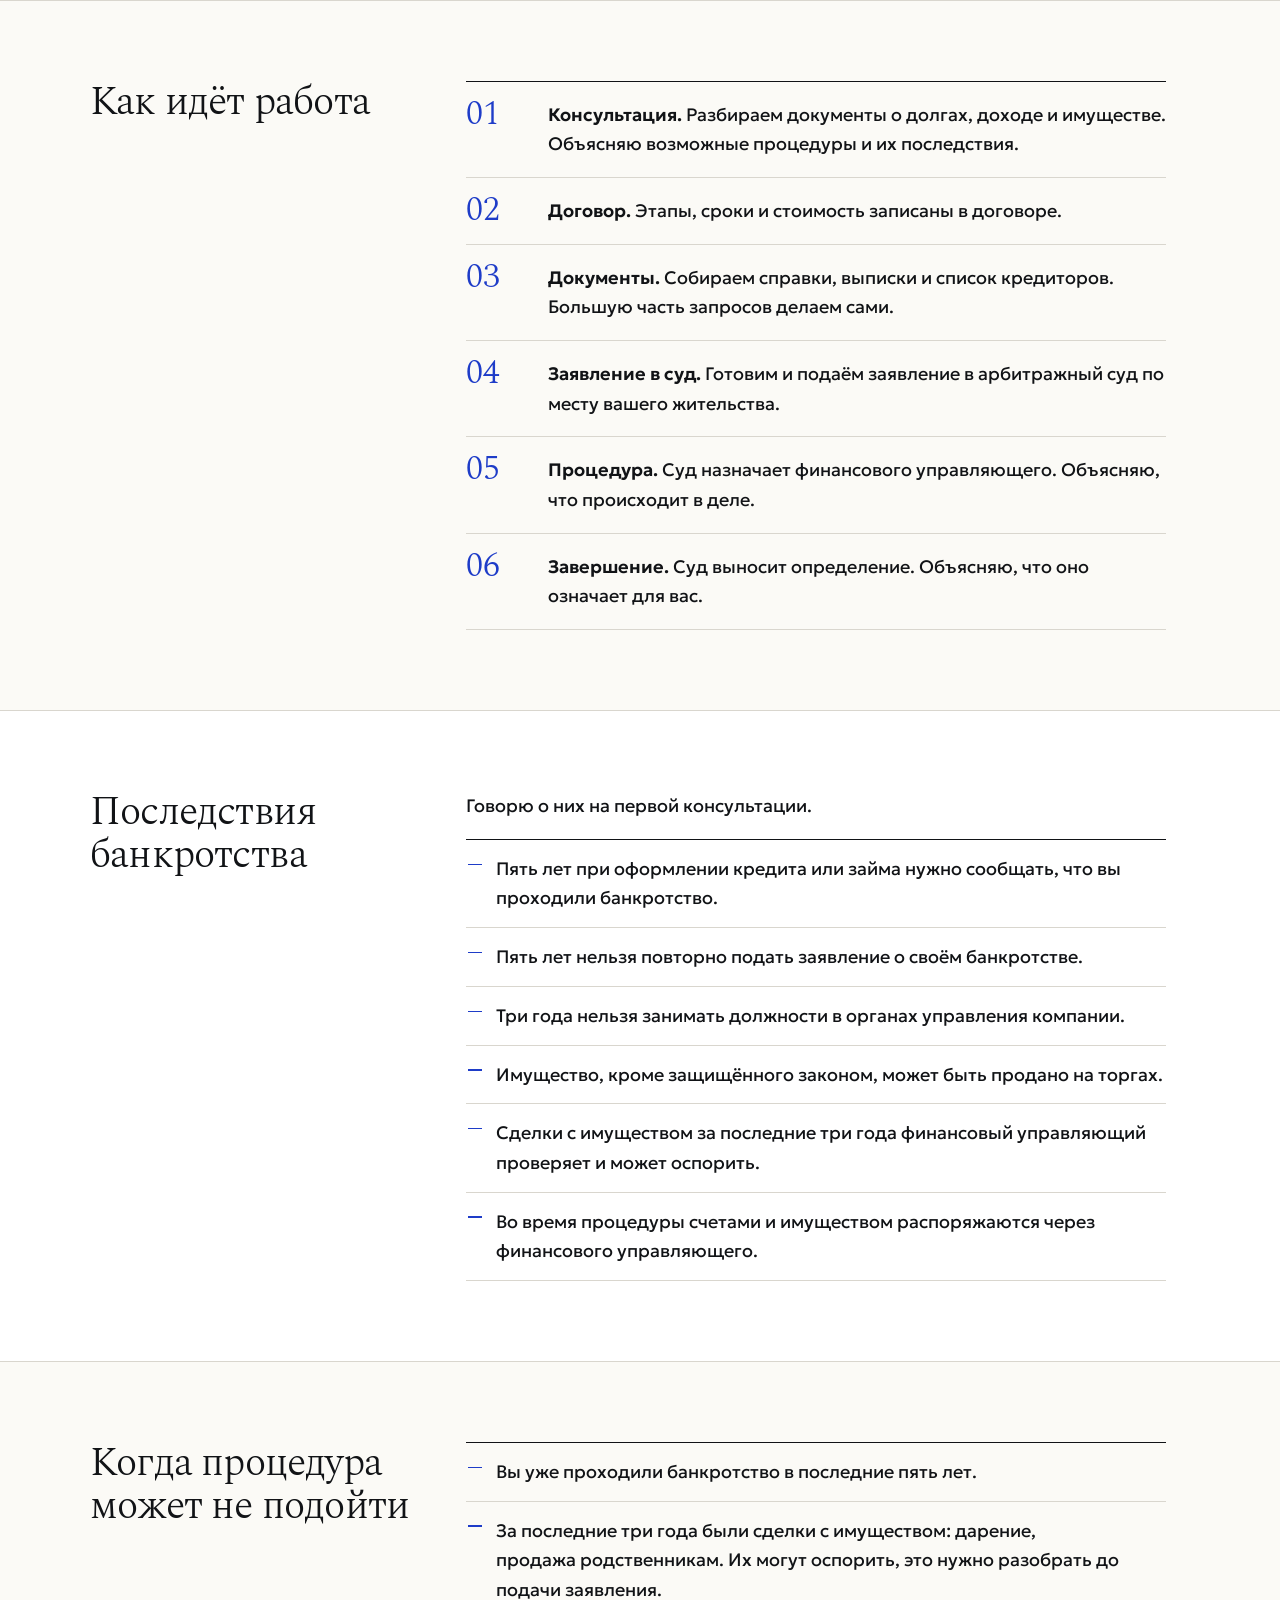
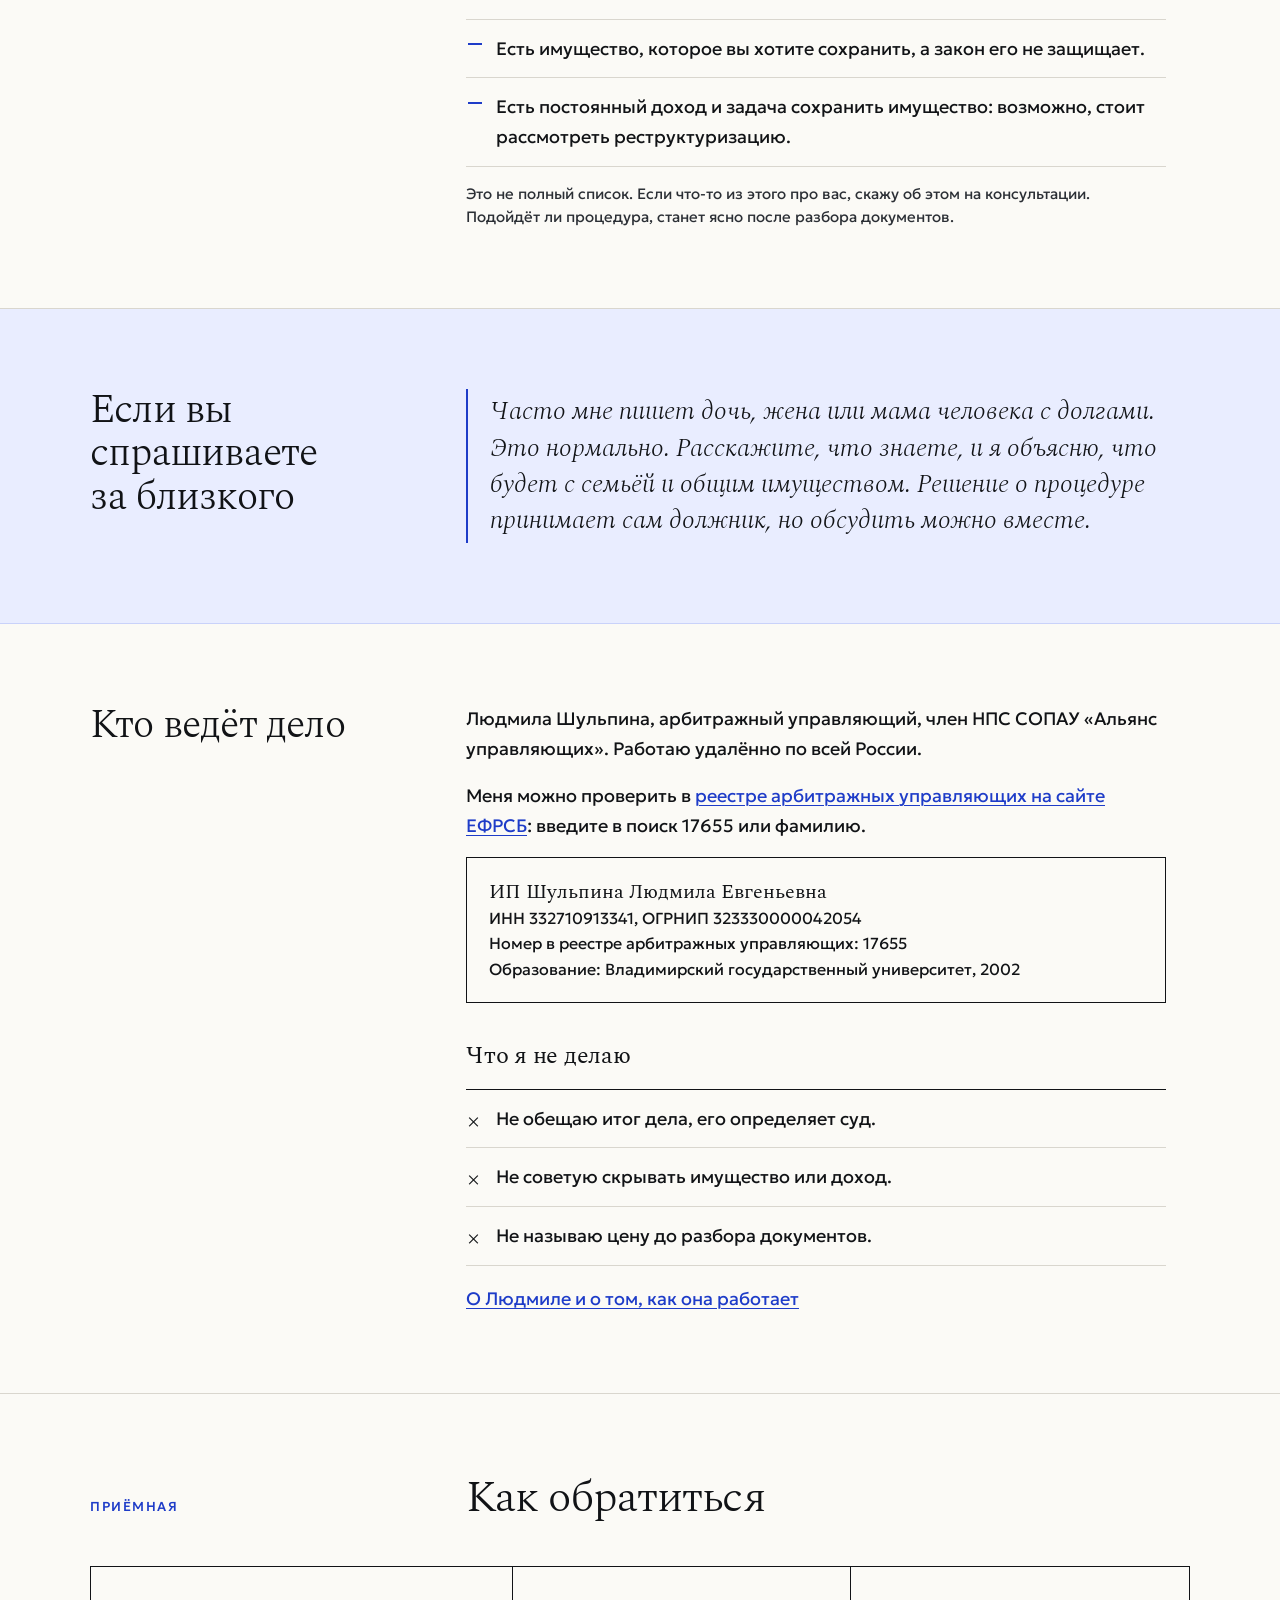
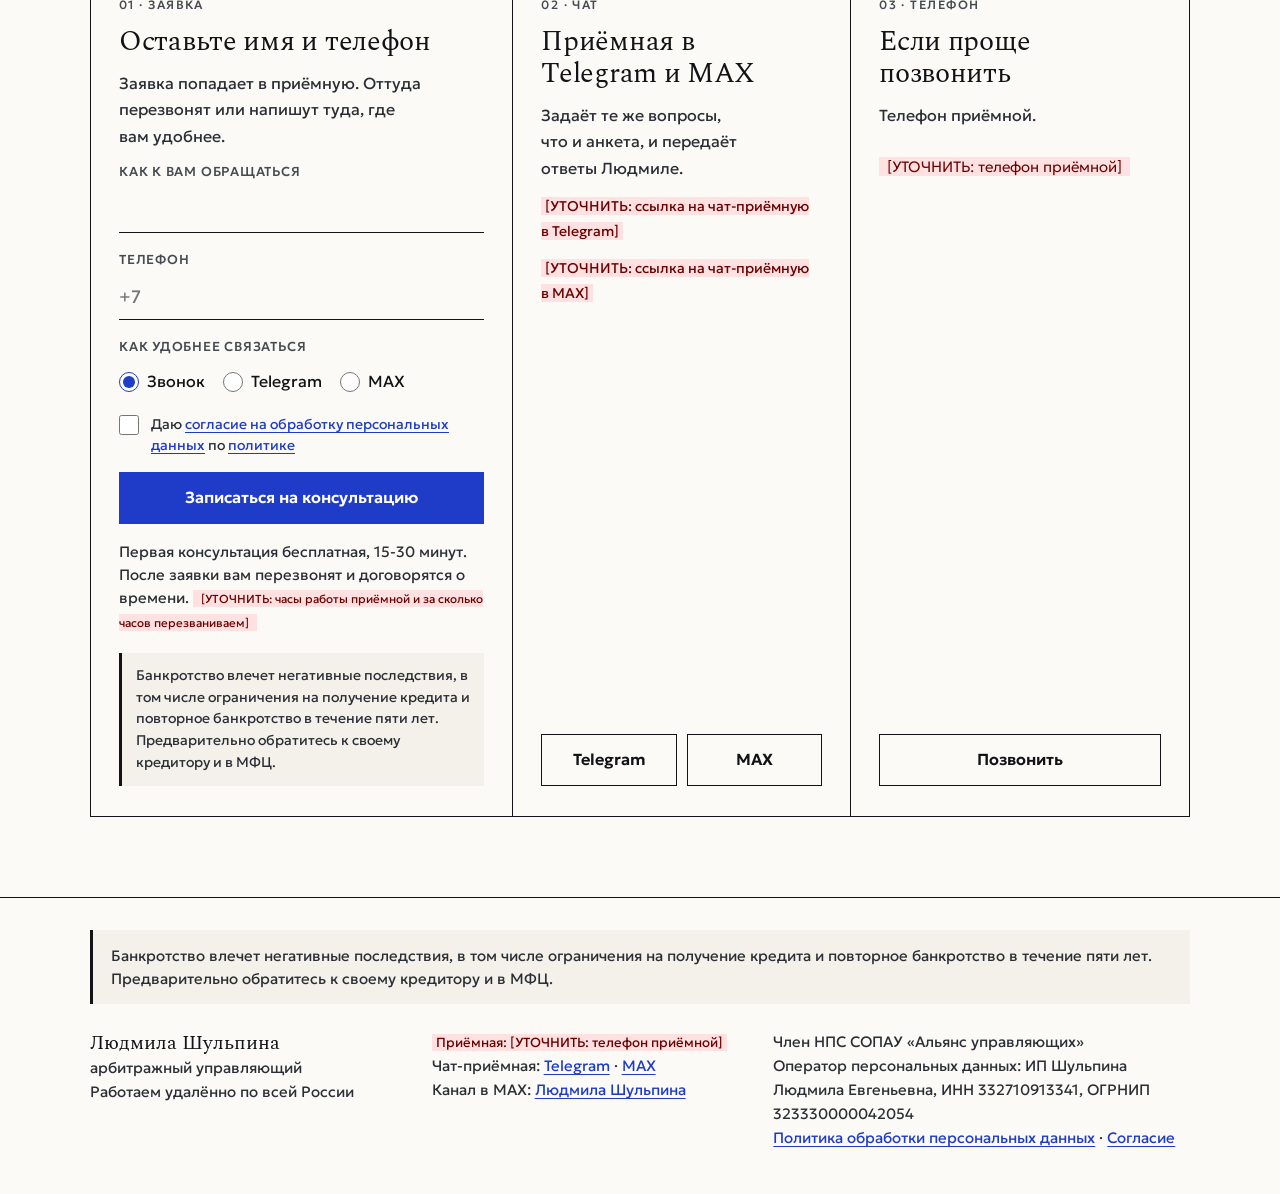
==== commit d0f7bc97: "[agent] feat: что будет после заявки: бесплатная консультация 15-30 мин, перезвон" ====
--- a/index.html
+++ b/index.html
@@ -104,7 +104,7 @@
 </div></section>
 
 <section class="sec alt"><div class="wrap sec-grid">
-  <div class="sec-head"><h2>Диагностика</h2><p class="intro" style="font-size:17px">Шесть вопросов о вашей ситуации. Ответы помогут подготовиться к консультации. Итог по анкете не обещаю: решение о процедуре принимается после разбора документов.</p></div>
+  <div class="sec-head"><h2>Диагностика</h2><p class="intro" style="font-size:17px">Шесть вопросов о вашей ситуации, займёт около 2 минут. Ответы помогут подготовиться к консультации. Итог по анкете не обещаю: решение о процедуре принимается после разбора документов.</p></div>
   <div class="quiz" id="diagnostika">
   <div class="quiz-steps"><fieldset class="quiz-step" data-key="debt" data-step="1"><legend>1 из 6. Сколько примерно всего долгов?</legend><label class="opt"><input type="radio" name="q_debt" value="до 300 тыс. ₽"> до 300 тыс. ₽</label><label class="opt"><input type="radio" name="q_debt" value="300 тыс. - 500 тыс. ₽"> 300 тыс. - 500 тыс. ₽</label><label class="opt"><input type="radio" name="q_debt" value="500 тыс. - 1 млн ₽"> 500 тыс. - 1 млн ₽</label><label class="opt"><input type="radio" name="q_debt" value="больше 1 млн ₽"> больше 1 млн ₽</label></fieldset><fieldset class="quiz-step" data-key="creditors" data-step="2"><legend>2 из 6. Кому вы должны?</legend><label class="opt"><input type="radio" name="q_creditors" value="банкам"> банкам</label><label class="opt"><input type="radio" name="q_creditors" value="микрозаймам"> микрозаймам</label><label class="opt"><input type="radio" name="q_creditors" value="налоговой и ЖКХ"> налоговой и ЖКХ</label><label class="opt"><input type="radio" name="q_creditors" value="частным лицам"> частным лицам</label><label class="opt"><input type="radio" name="q_creditors" value="нескольким сразу"> нескольким сразу</label></fieldset><fieldset class="quiz-step" data-key="income" data-step="3"><legend>3 из 6. Есть ли сейчас постоянный доход?</legend><label class="opt"><input type="radio" name="q_income" value="да, официальный"> да, официальный</label><label class="opt"><input type="radio" name="q_income" value="да, неофициальный"> да, неофициальный</label><label class="opt"><input type="radio" name="q_income" value="пенсия или пособие"> пенсия или пособие</label><label class="opt"><input type="radio" name="q_income" value="нет дохода"> нет дохода</label></fieldset><fieldset class="quiz-step" data-key="property" data-step="4"><legend>4 из 6. Что есть из имущества?</legend><label class="opt"><input type="radio" name="q_property" value="только жильё, где живу"> только жильё, где живу</label><label class="opt"><input type="radio" name="q_property" value="ещё квартира, дом или участок"> ещё квартира, дом или участок</label><label class="opt"><input type="radio" name="q_property" value="машина"> машина</label><label class="opt"><input type="radio" name="q_property" value="ничего из этого"> ничего из этого</label></fieldset><fieldset class="quiz-step" data-key="enforcement" data-step="5"><legend>5 из 6. Есть ли исполнительные производства у приставов?</legend><label class="opt"><input type="radio" name="q_enforcement" value="да"> да</label><label class="opt"><input type="radio" name="q_enforcement" value="нет"> нет</label><label class="opt"><input type="radio" name="q_enforcement" value="не знаю"> не знаю</label></fieldset><fieldset class="quiz-step" data-key="region" data-step="6"><legend>6 из 6. Где вы живёте?</legend><label class="opt"><input type="radio" name="q_region" value="Владимир и область"> Владимир и область</label><label class="opt"><input type="radio" name="q_region" value="другой регион России"> другой регион России</label></fieldset></div>
   <div class="quiz-nav"><button type="button" class="quiz-back" hidden>Назад</button><button type="button" class="quiz-next">Дальше</button></div>
@@ -126,6 +126,7 @@
   </fieldset>
   <label class="consent"><input type="checkbox" name="consent" required> Даю <a href="soglasie.html" target="_blank">согласие на обработку персональных данных</a> по <a href="politika.html" target="_blank">политике</a></label>
   <button type="submit">Записаться на консультацию</button>
+  <p class="note after-submit">Первая консультация бесплатная, 15-30 минут. После заявки вам перезвонят и договорятся о времени. <span class="todo">[УТОЧНИТЬ: часы работы приёмной и за сколько часов перезваниваем]</span></p>
   <p class="form-status" role="status" aria-live="polite"></p>
   <p class="warn-281" data-warn="form">Банкротство влечет негативные последствия, в том числе ограничения на получение кредита и повторное банкротство в течение пяти лет. Предварительно обратитесь к своему кредитору и в МФЦ.</p>
 </form>
@@ -218,6 +219,7 @@
   </fieldset>
   <label class="consent"><input type="checkbox" name="consent" required> Даю <a href="soglasie.html" target="_blank">согласие на обработку персональных данных</a> по <a href="politika.html" target="_blank">политике</a></label>
   <button type="submit">Записаться на консультацию</button>
+  <p class="note after-submit">Первая консультация бесплатная, 15-30 минут. После заявки вам перезвонят и договорятся о времени. <span class="todo">[УТОЧНИТЬ: часы работы приёмной и за сколько часов перезваниваем]</span></p>
   <p class="form-status" role="status" aria-live="polite"></p>
   <p class="warn-281" data-warn="form">Банкротство влечет негативные последствия, в том числе ограничения на получение кредита и повторное банкротство в течение пяти лет. Предварительно обратитесь к своему кредитору и в МФЦ.</p>
 </form>
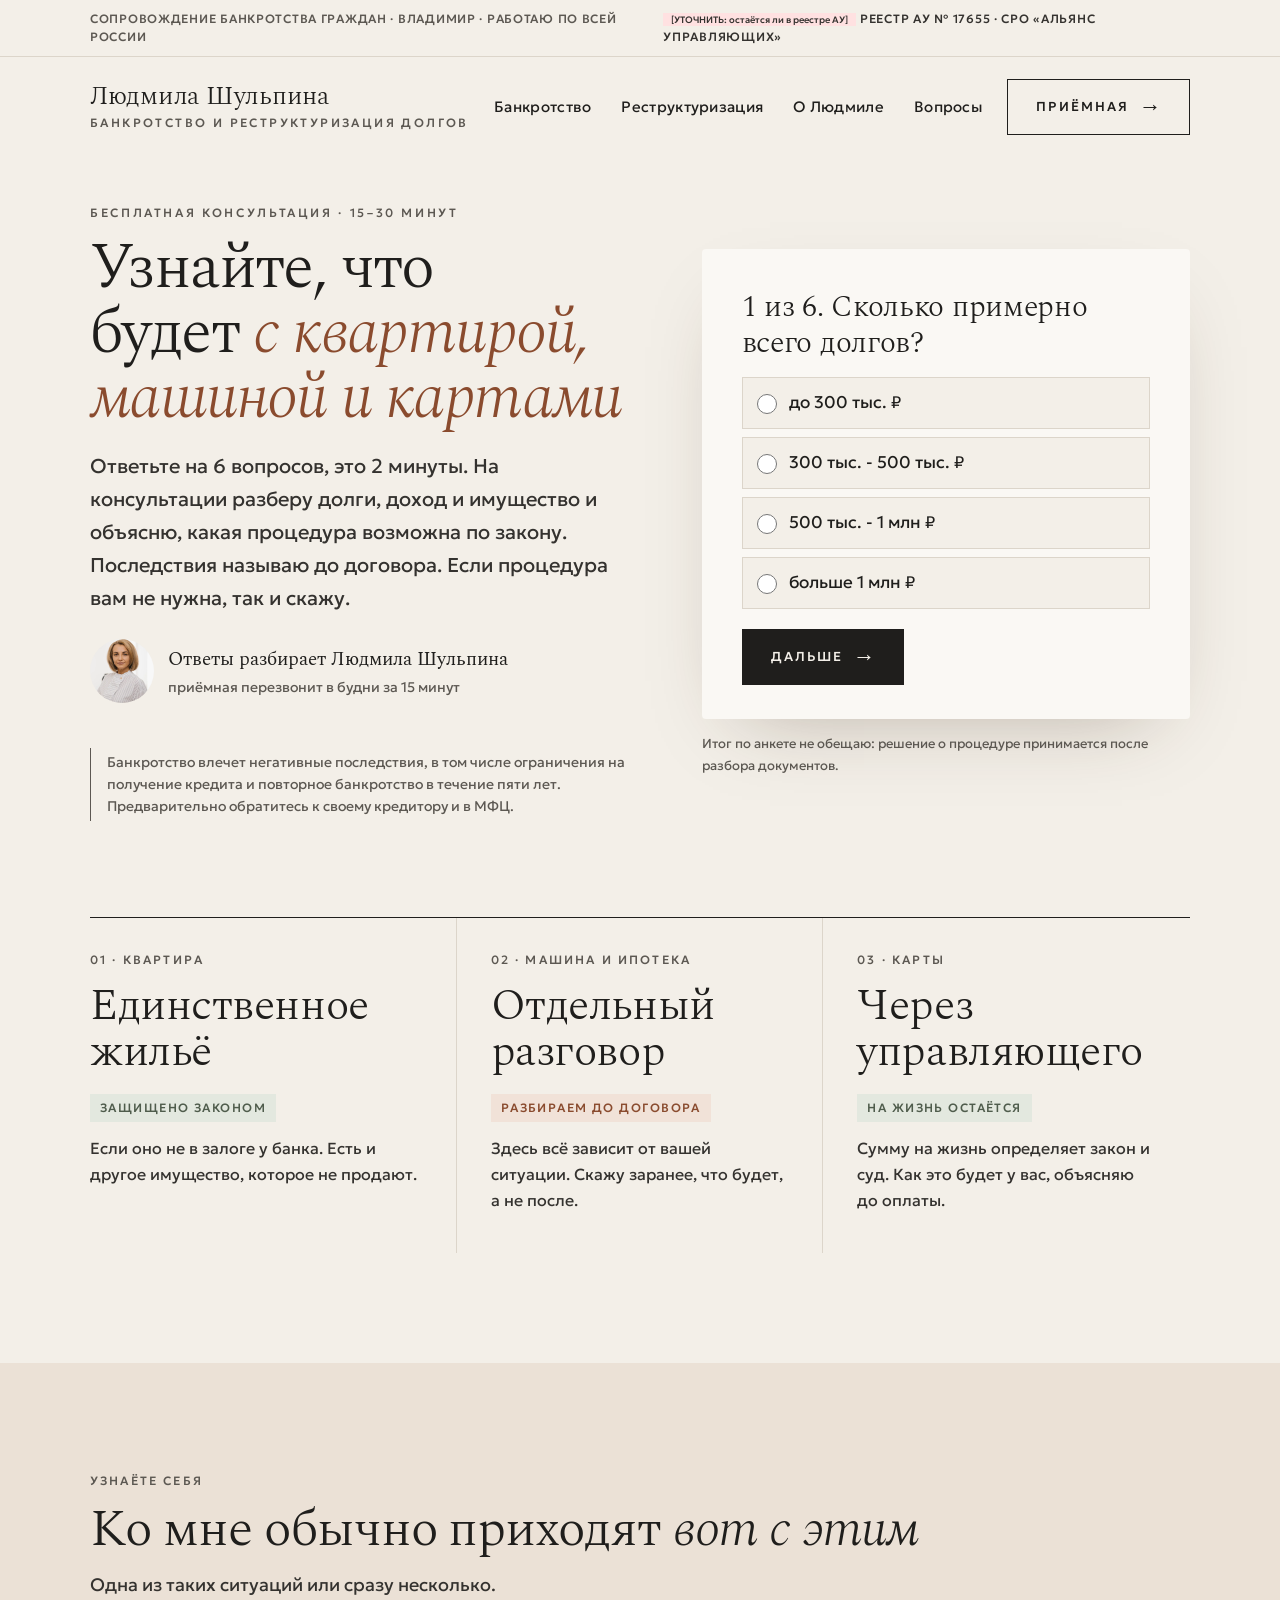
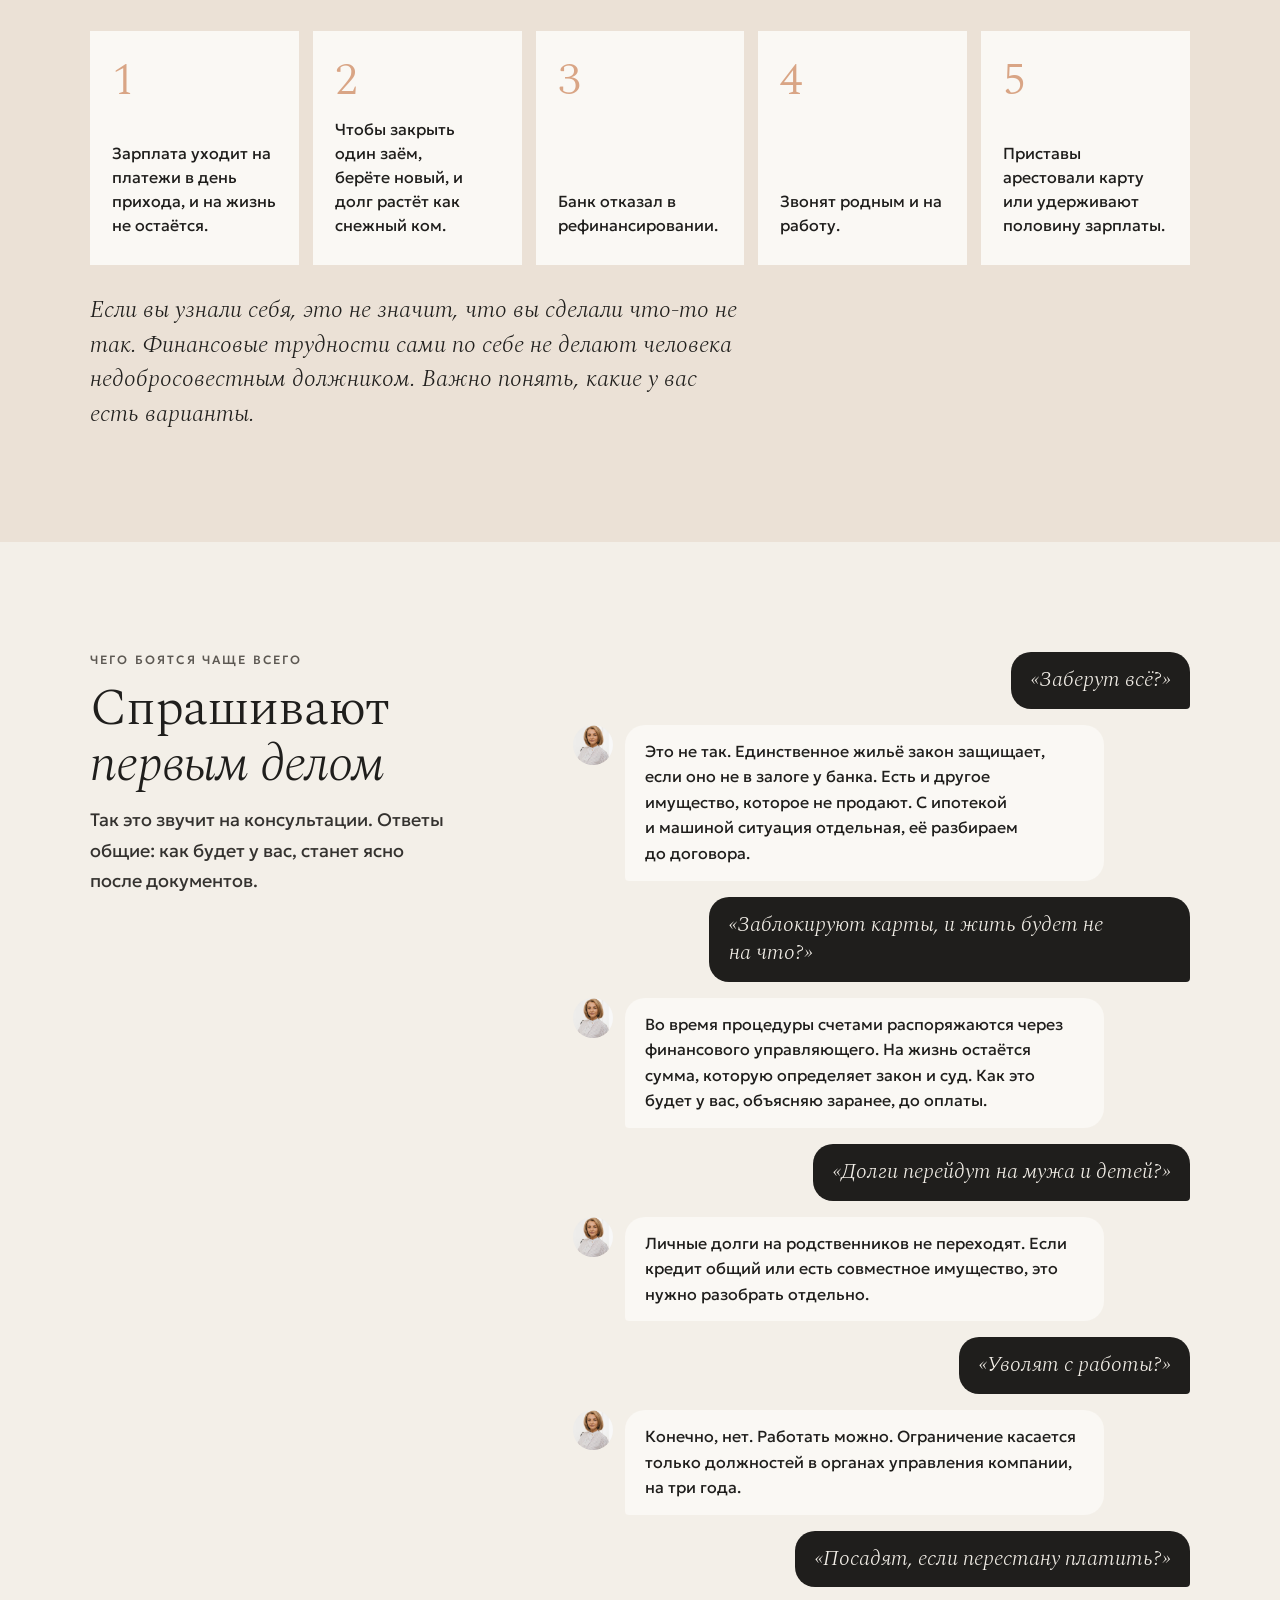
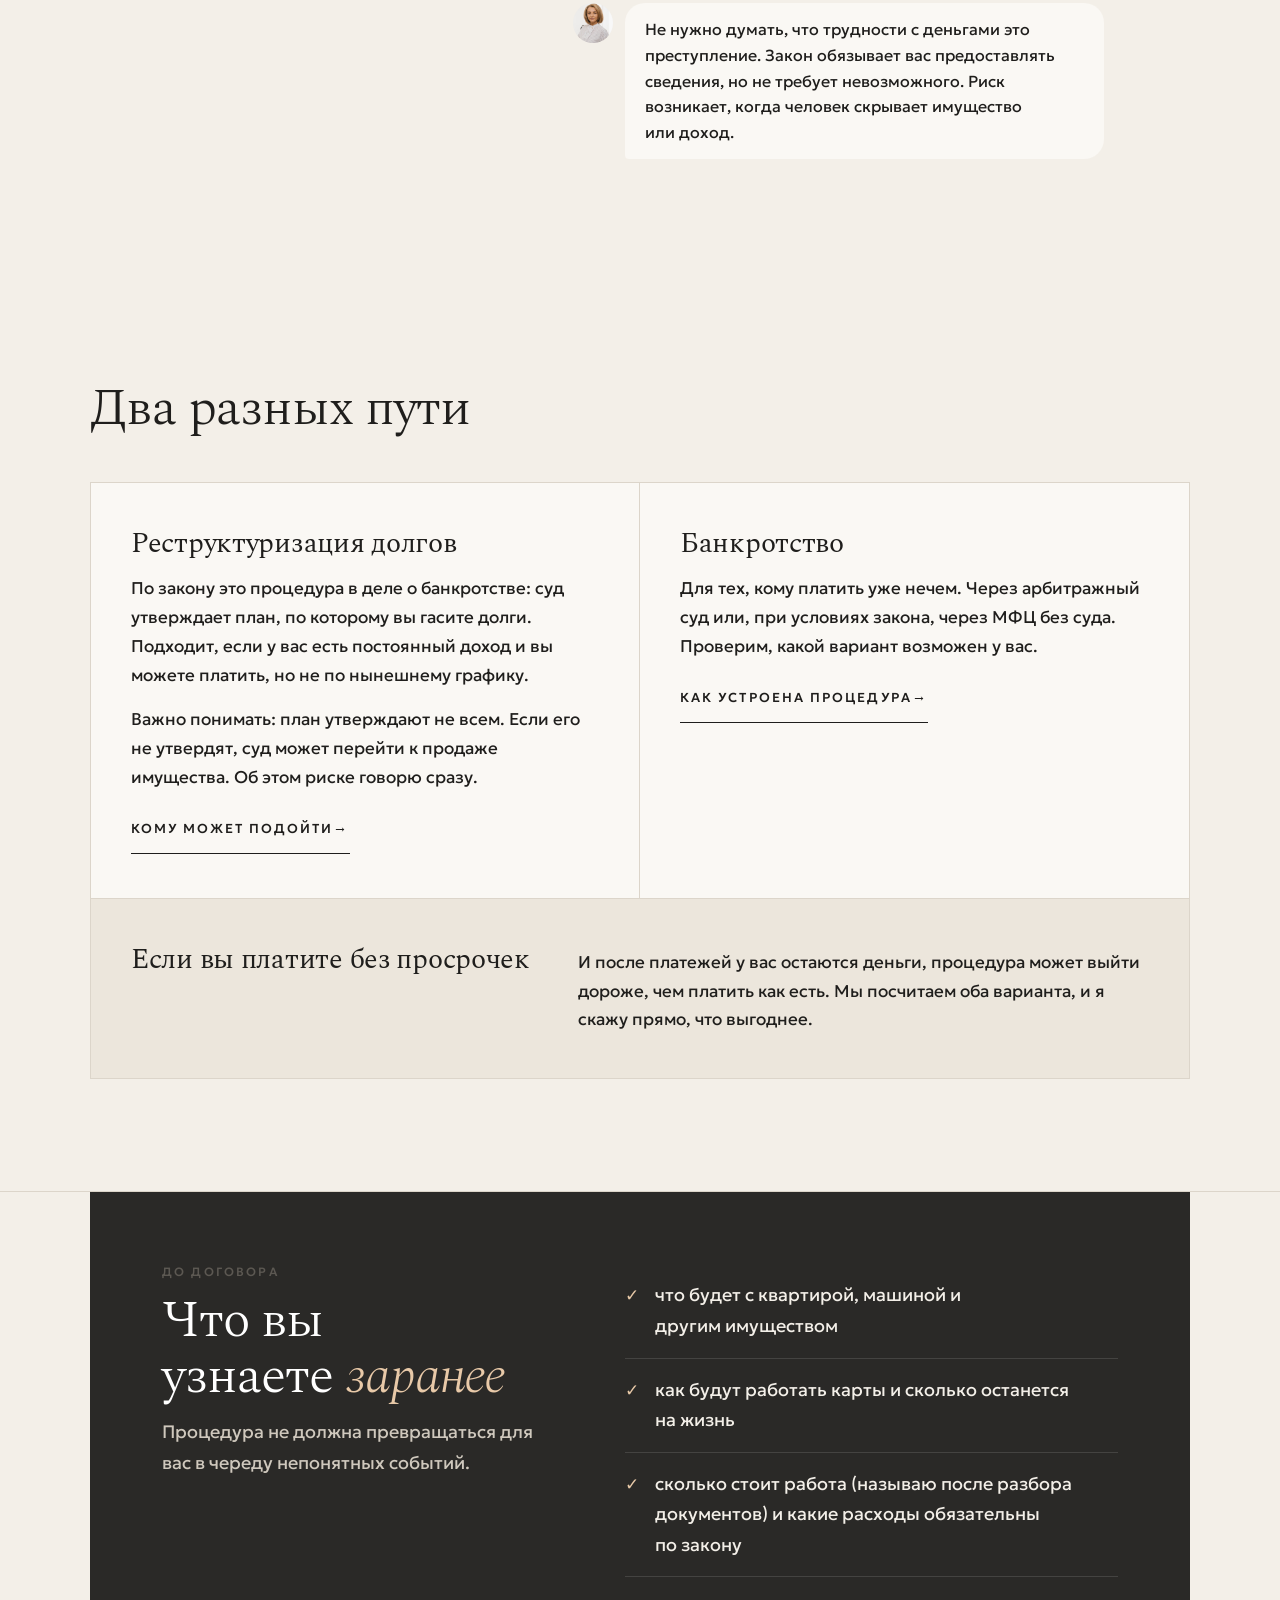
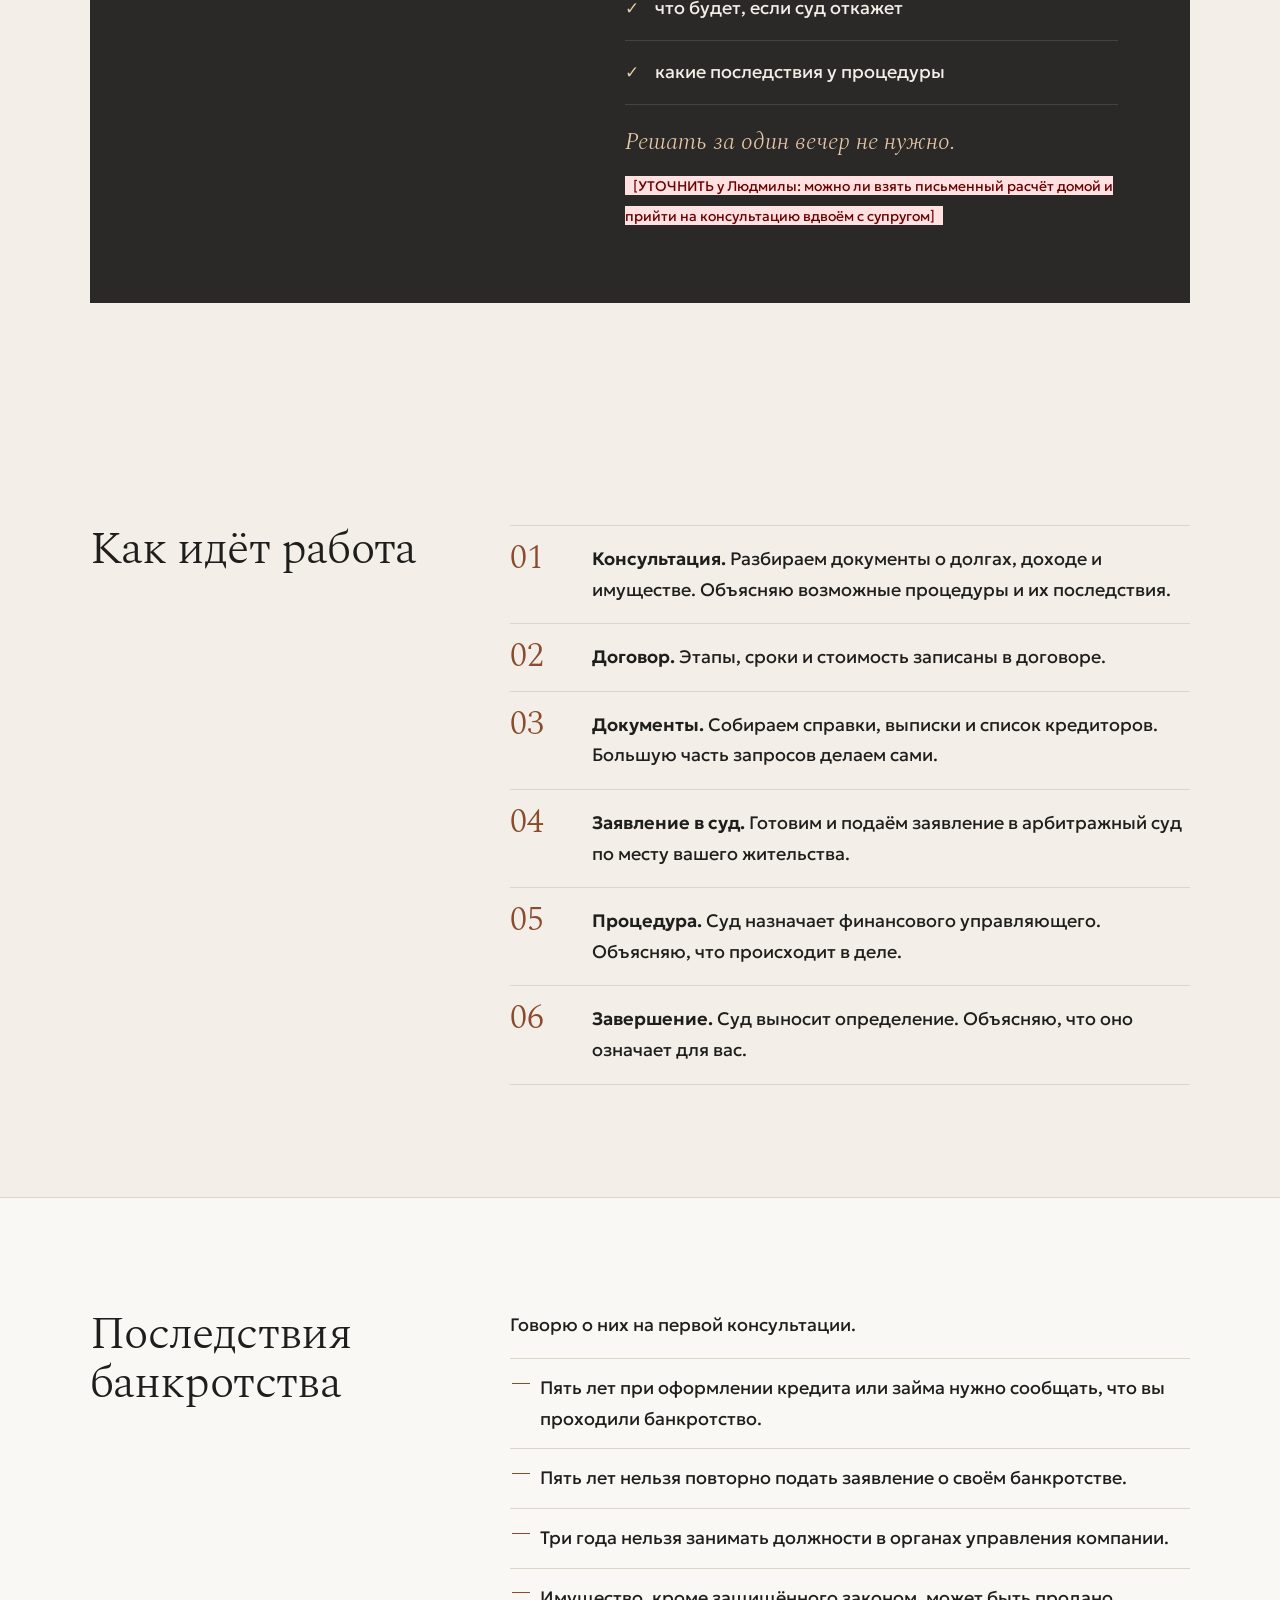
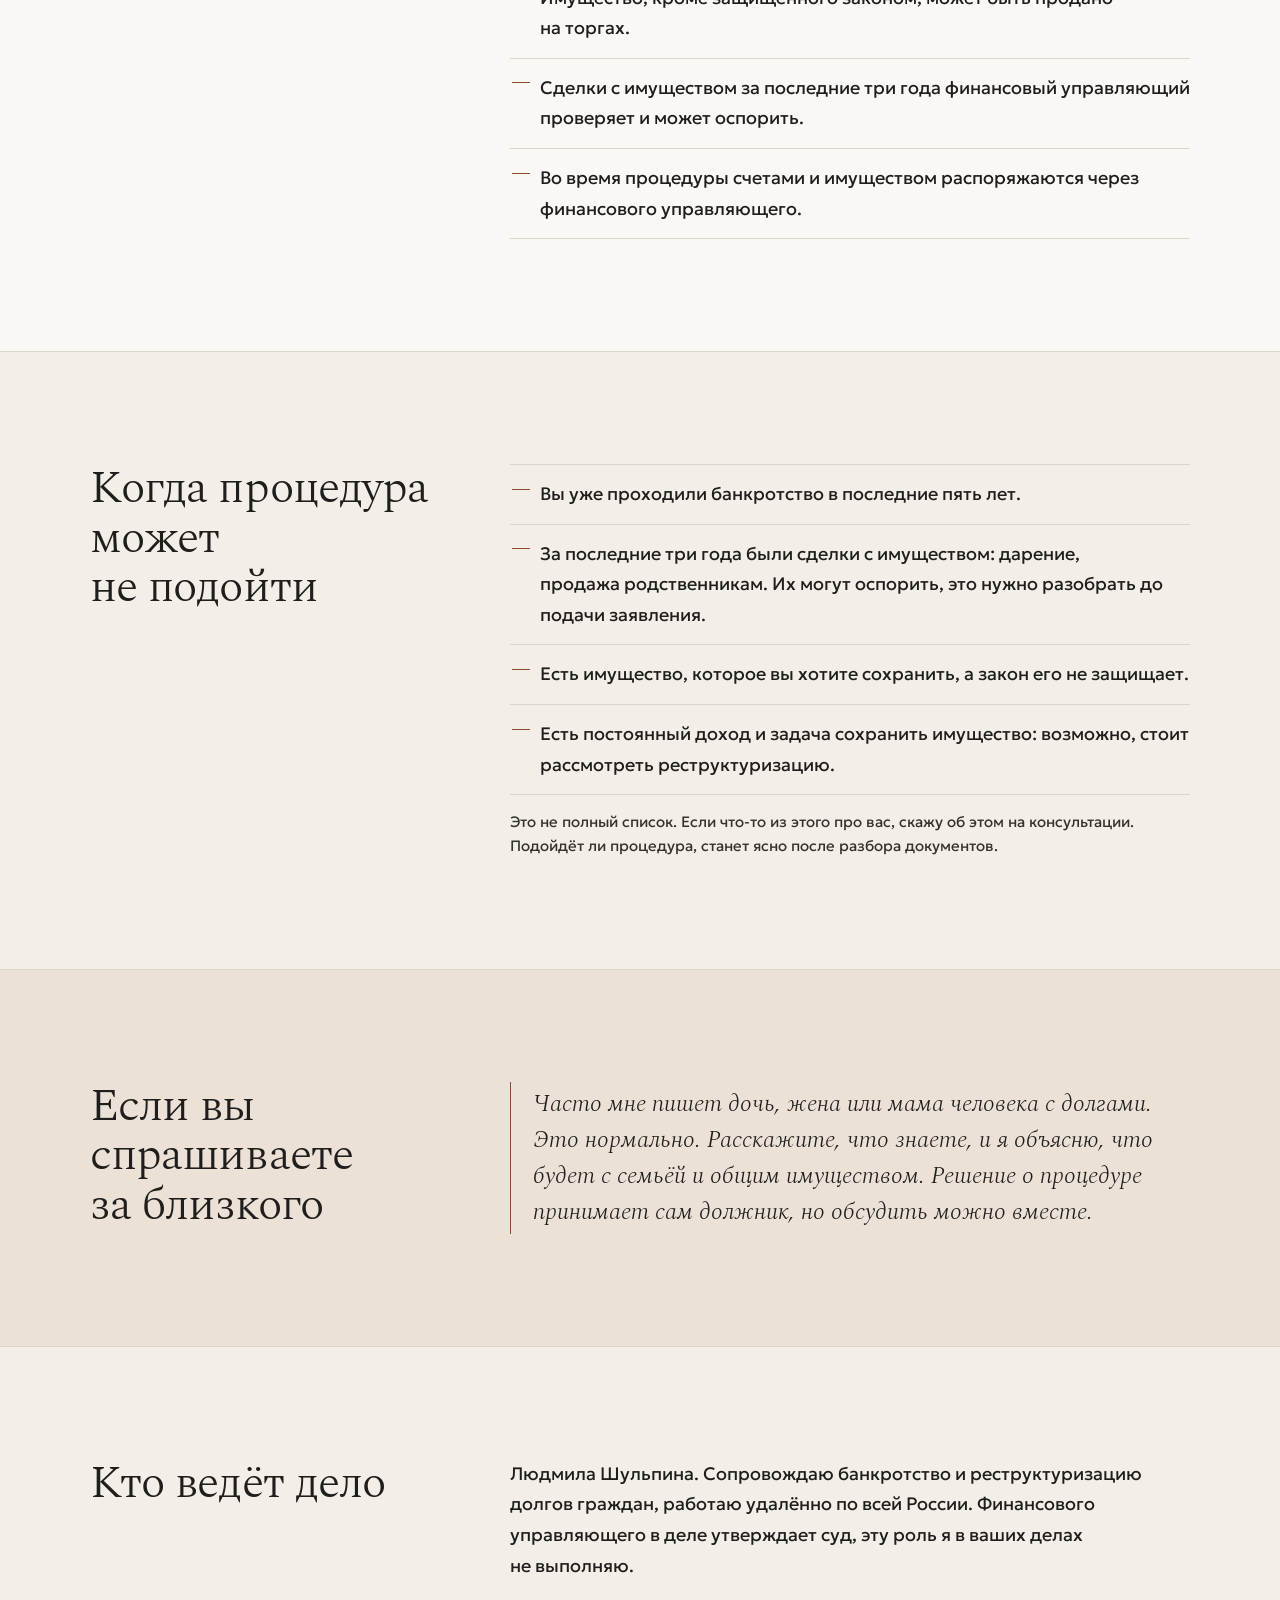
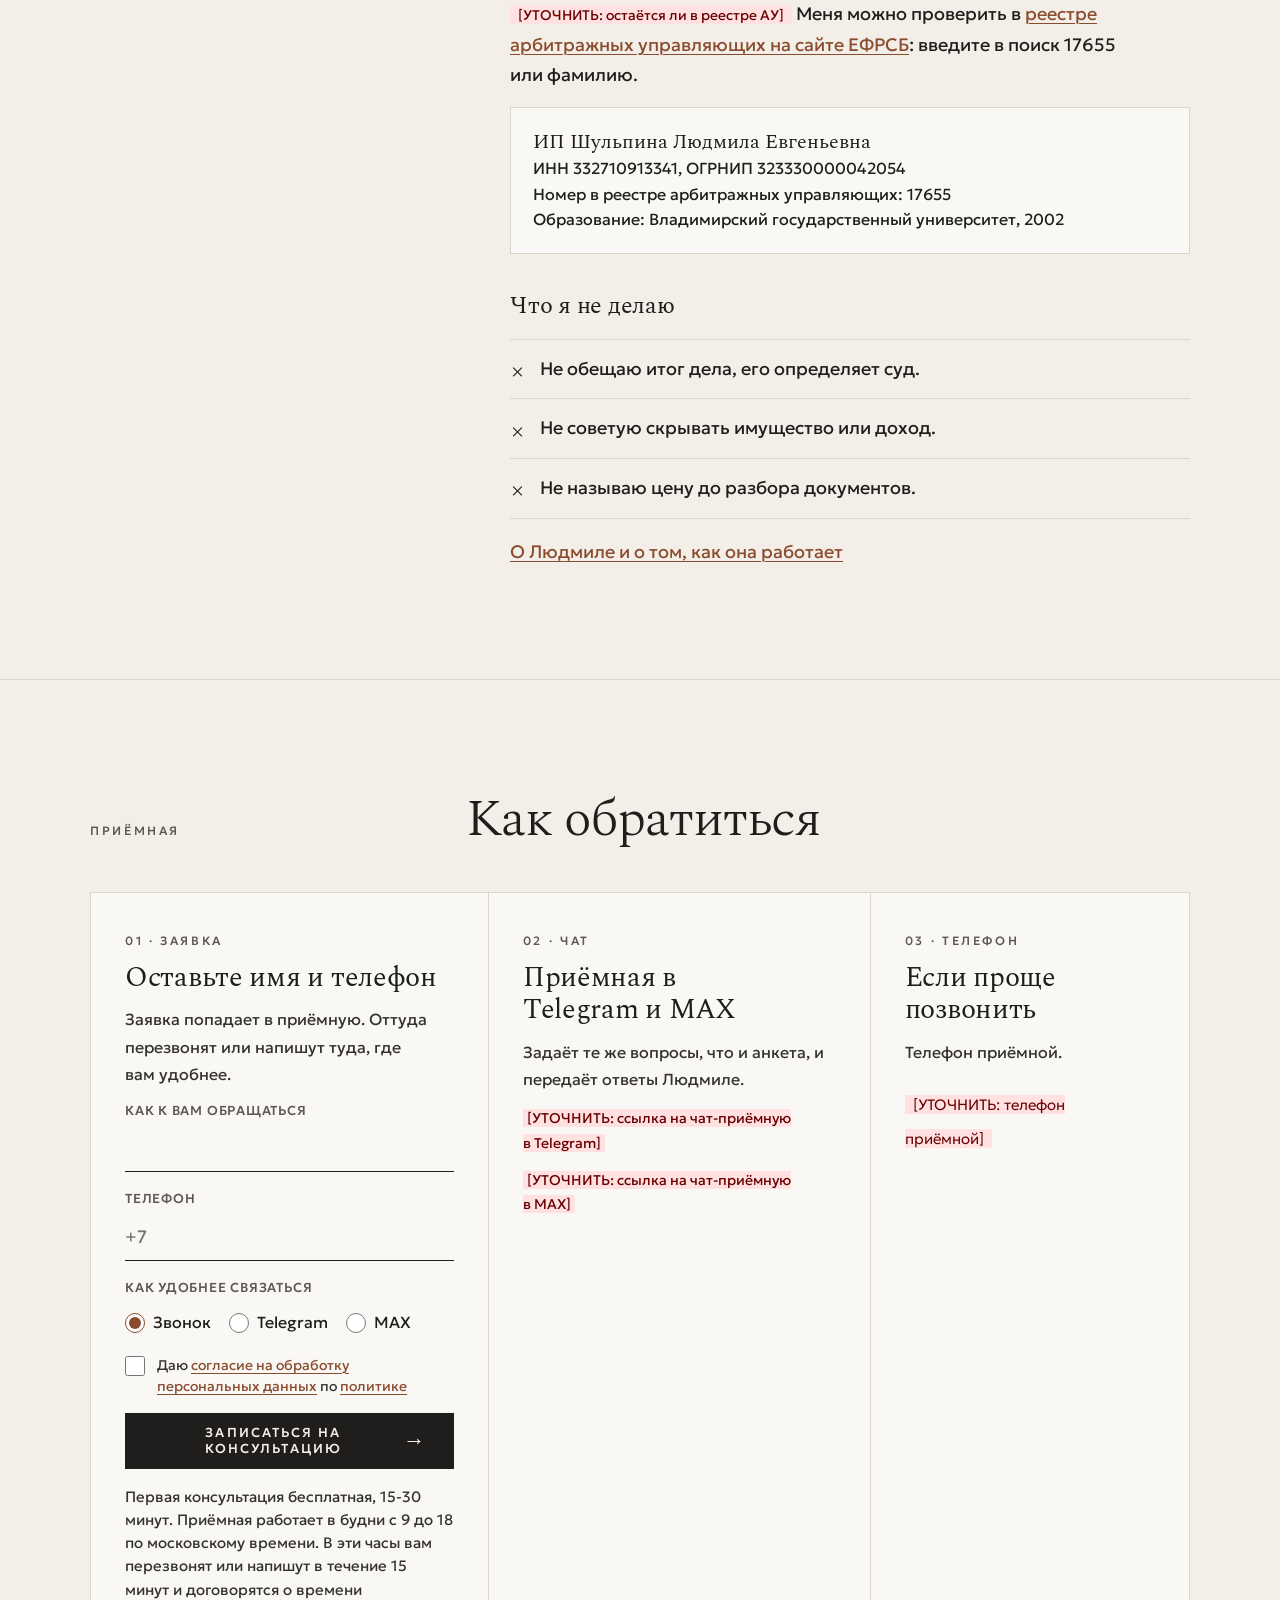
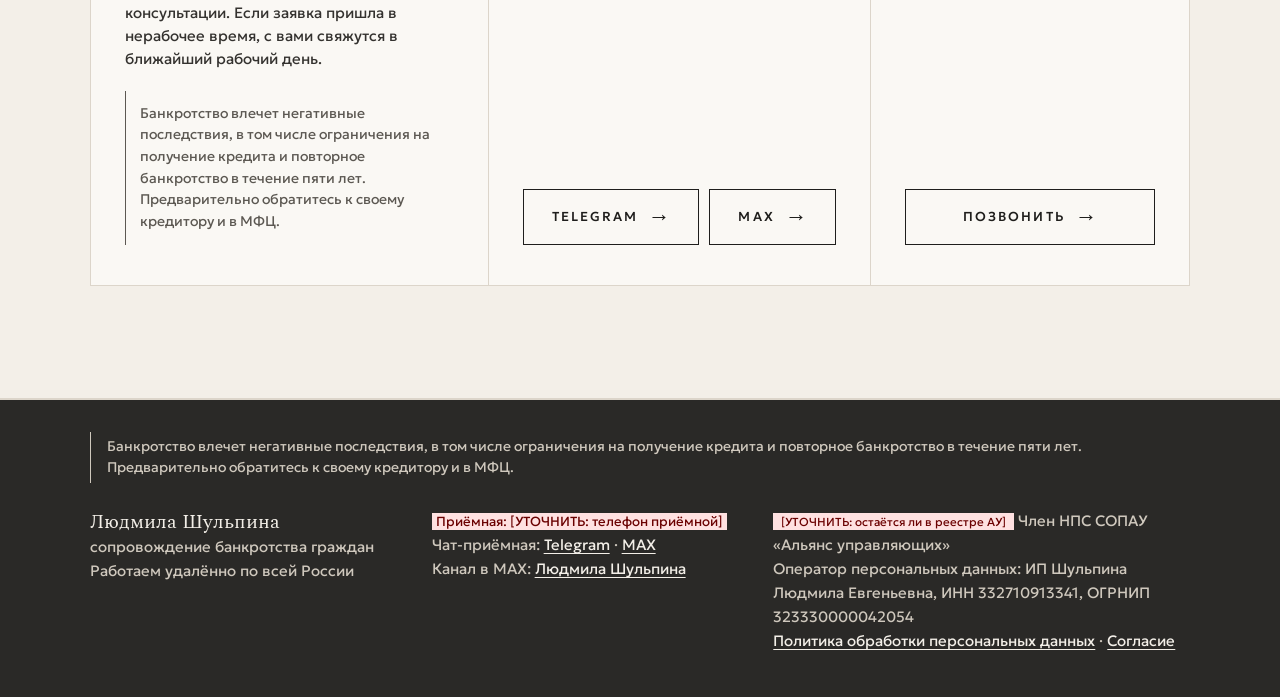
==== commit f6ae339a: "[agent] feat: главная по композиции Б с колонками из В" ====
--- a/index.html
+++ b/index.html
@@ -4,20 +4,21 @@
 <meta charset="utf-8">
 <meta name="viewport" content="width=device-width, initial-scale=1">
 <title>Банкротство физических лиц и реструктуризация долгов | Людмила Шульпина</title>
-<meta name="description" content="Банкротство и реструктуризация долгов граждан. Арбитражный управляющий разберёт вашу ситуацию и объяснит, какая процедура подходит и что она означает для имущества и дохода.">
+<meta name="description" content="Банкротство и реструктуризация долгов граждан. Людмила Шульпина разберёт вашу ситуацию и объяснит, какая процедура подходит и что она означает для имущества и дохода.">
 <meta name="robots" content="noindex, nofollow">
 <link rel="canonical" href="https://novyi-domen.example/">
 <meta property="og:type" content="website">
 <meta property="og:title" content="Банкротство физических лиц и реструктуризация долгов | Людмила Шульпина">
-<meta property="og:description" content="Банкротство и реструктуризация долгов граждан. Арбитражный управляющий разберёт вашу ситуацию и объяснит, какая процедура подходит и что она означает для имущества и дохода.">
+<meta property="og:description" content="Банкротство и реструктуризация долгов граждан. Людмила Шульпина разберёт вашу ситуацию и объяснит, какая процедура подходит и что она означает для имущества и дохода.">
 <meta property="og:url" content="https://novyi-domen.example/">
 <meta property="og:locale" content="ru_RU">
 <link rel="icon" href="assets/favicon.svg" type="image/svg+xml">
 <link rel="stylesheet" href="assets/style.css">
-<script type="application/ld+json">{"@context": "https://schema.org", "@type": "Person", "name": "Людмила Шульпина", "jobTitle": "Арбитражный управляющий", "description": "Консультации по банкротству и реструктуризации долгов граждан.", "areaServed": {"@type": "Country", "name": "Россия"}, "sameAs": ["https://max.ru/channel_Shulpinamila"]}</script>
+<link rel="stylesheet" href="assets/oformlenie.css">
+<script type="application/ld+json">{"@context": "https://schema.org", "@type": "Person", "name": "Людмила Шульпина", "jobTitle": "Сопровождение банкротства граждан", "description": "Консультации по банкротству и реструктуризации долгов граждан.", "areaServed": {"@type": "Country", "name": "Россия"}, "sameAs": ["https://max.ru/channel_Shulpinamila"]}</script>
 </head>
 <body>
-<div class="doc-bar"><div class="wrap"><span>Арбитражный управляющий · Владимир · работаю по всей России</span><span>Реестр АУ № 17655 · СРО «Альянс управляющих»</span></div></div>
+<div class="doc-bar"><div class="wrap"><span>Сопровождение банкротства граждан · Владимир · работаю по всей России</span><span><span class="todo">[УТОЧНИТЬ: остаётся ли в реестре АУ]</span> Реестр АУ № 17655 · СРО «Альянс управляющих»</span></div></div>
 <header class="top"><div class="wrap">
   <a class="brand" href="index.html">Людмила Шульпина<small>банкротство и реструктуризация долгов</small></a>
   <nav class="nav-d" aria-label="Разделы"><a href="bankrotstvo.html">Банкротство</a><a href="restrukturizaciya.html">Реструктуризация</a><a href="o-lyudmile.html">О Людмиле</a><a href="voprosy.html">Вопросы</a></nav>
@@ -27,40 +28,84 @@
   </div>
 </div></header>
 <main>
-<section class="hero" data-screen="first"><div class="wrap hero-grid">
+<section class="hero hero-b" data-screen="first"><div class="wrap hero-b-grid">
   <div>
-    <span class="kicker">Прежде чем решать что-то с долгами</span>
+    <span class="kicker">Бесплатная консультация · 15–30 минут</span>
     <h1>Узнайте, что будет <em>с квартирой, машиной и картами</em></h1>
-    <p class="lead">Я арбитражный управляющий. На консультации разбираю долги, доход и имущество и объясняю, какая процедура возможна по закону. Последствия называю до договора. Если процедура вам не нужна, так и скажу.</p>
-    <div class="cta"><a class="btn" href="#diagnostika">Пройти диагностику</a><a class="btn ghost" href="#priemnaya">Написать в приёмную</a></div>
+    <p class="lead">Ответьте на 6 вопросов, это 2 минуты. На консультации разберу долги, доход и имущество и объясню, какая процедура возможна по закону. Последствия называю до договора. Если процедура вам не нужна, так и скажу.</p>
+    <div class="who"><picture><source srcset="assets/img/lyudmila.webp" type="image/webp"><img src="assets/img/lyudmila.jpg" width="64" height="64" alt="Портрет Людмилы Шульпиной" fetchpriority="high" decoding="async"></picture><div><b>Ответы разбирает Людмила Шульпина</b><span>приёмная перезвонит в будни за 15 минут</span></div></div>
     <p class="warn-281" data-warn="first">Банкротство влечет негативные последствия, в том числе ограничения на получение кредита и повторное банкротство в течение пяти лет. Предварительно обратитесь к своему кредитору и в МФЦ.</p>
   </div>
-  <figure class="photo"><div class="frame"><span class="todo">[УТОЧНИТЬ: фото Людмилы]</span></div><figcaption><b>Людмила Шульпина</b>арбитражный управляющий</figcaption></figure>
-</div></section>
-
-<section class="sec"><div class="wrap sec-grid">
-  <div class="sec-head"><h2>Узнаёте себя</h2></div>
-  <div class="prose">
-    <p>Ко мне обычно приходят в одной из таких ситуаций.</p>
-    <ul>
-      <li>Зарплата уходит на платежи в день прихода, и на жизнь не остаётся.</li>
-      <li>Чтобы закрыть один заём, берёте новый, и долг растёт как снежный ком.</li>
-      <li>Банк отказал в рефинансировании.</li>
-      <li>Звонят родным и на работу.</li>
-      <li>Приставы арестовали карту или удерживают половину зарплаты.</li>
-    </ul>
-    <p class="callout">Если вы узнали себя, это не значит, что вы сделали что-то не так. Финансовые трудности сами по себе не делают человека недобросовестным должником. Важно понять, какие у вас есть варианты.</p>
-  </div>
-</div></section>
-
-<section class="sec alt"><div class="wrap">
-  <h2>Чего боятся чаще всего</h2>
-  <div class="fears-list" style="margin-top:36px">
-  <article class="fear"><span class="n">01</span><h3><span>«Заберут всё»</span></h3><p>Это не так. Единственное жильё закон защищает, если оно не в залоге у банка. Есть и другое имущество, которое не продают. С ипотекой и машиной ситуация отдельная, её разбираем до договора.</p></article>
-  <article class="fear"><span class="n">02</span><h3><span>«Заблокируют карты, и жить будет не на что»</span></h3><p>Во время процедуры счетами распоряжаются через финансового управляющего. На жизнь остаётся сумма, которую определяет закон и суд. Как это будет у вас, объясняю заранее, до оплаты.</p></article>
-  <article class="fear"><span class="n">03</span><h3><span>«Долги перейдут на мужа и детей»</span></h3><p>Личные долги на родственников не переходят. Если кредит общий или есть совместное имущество, это нужно разобрать отдельно.</p></article>
-  <article class="fear"><span class="n">04</span><h3><span>«Уволят с работы»</span></h3><p>Конечно, нет. Работать можно. Ограничение касается только должностей в органах управления компании, на три года.</p></article>
-  <article class="fear"><span class="n">05</span><h3><span>«Посадят, если перестану платить»</span></h3><p>Не нужно думать, что трудности с деньгами это преступление. Закон обязывает вас предоставлять сведения, но не требует невозможного. Риск возникает, когда человек скрывает имущество или доход.</p></article>
+  <div class="quiz-card">
+    <div class="quiz" id="diagnostika">
+  <div class="quiz-steps"><fieldset class="quiz-step" data-key="debt" data-step="1"><legend>1 из 6. Сколько примерно всего долгов?</legend><label class="opt"><input type="radio" name="q_debt" value="до 300 тыс. ₽"> до 300 тыс. ₽</label><label class="opt"><input type="radio" name="q_debt" value="300 тыс. - 500 тыс. ₽"> 300 тыс. - 500 тыс. ₽</label><label class="opt"><input type="radio" name="q_debt" value="500 тыс. - 1 млн ₽"> 500 тыс. - 1 млн ₽</label><label class="opt"><input type="radio" name="q_debt" value="больше 1 млн ₽"> больше 1 млн ₽</label></fieldset><fieldset class="quiz-step" data-key="creditors" data-step="2"><legend>2 из 6. Кому вы должны?</legend><label class="opt"><input type="radio" name="q_creditors" value="банкам"> банкам</label><label class="opt"><input type="radio" name="q_creditors" value="микрозаймам"> микрозаймам</label><label class="opt"><input type="radio" name="q_creditors" value="налоговой и ЖКХ"> налоговой и ЖКХ</label><label class="opt"><input type="radio" name="q_creditors" value="частным лицам"> частным лицам</label><label class="opt"><input type="radio" name="q_creditors" value="нескольким сразу"> нескольким сразу</label></fieldset><fieldset class="quiz-step" data-key="income" data-step="3"><legend>3 из 6. Есть ли сейчас постоянный доход?</legend><label class="opt"><input type="radio" name="q_income" value="да, официальный"> да, официальный</label><label class="opt"><input type="radio" name="q_income" value="да, неофициальный"> да, неофициальный</label><label class="opt"><input type="radio" name="q_income" value="пенсия или пособие"> пенсия или пособие</label><label class="opt"><input type="radio" name="q_income" value="нет дохода"> нет дохода</label></fieldset><fieldset class="quiz-step" data-key="property" data-step="4"><legend>4 из 6. Что есть из имущества?</legend><label class="opt"><input type="radio" name="q_property" value="только жильё, где живу"> только жильё, где живу</label><label class="opt"><input type="radio" name="q_property" value="ещё квартира, дом или участок"> ещё квартира, дом или участок</label><label class="opt"><input type="radio" name="q_property" value="машина"> машина</label><label class="opt"><input type="radio" name="q_property" value="ничего из этого"> ничего из этого</label></fieldset><fieldset class="quiz-step" data-key="enforcement" data-step="5"><legend>5 из 6. Есть ли исполнительные производства у приставов?</legend><label class="opt"><input type="radio" name="q_enforcement" value="да"> да</label><label class="opt"><input type="radio" name="q_enforcement" value="нет"> нет</label><label class="opt"><input type="radio" name="q_enforcement" value="не знаю"> не знаю</label></fieldset><fieldset class="quiz-step" data-key="region" data-step="6"><legend>6 из 6. Где вы живёте?</legend><label class="opt"><input type="radio" name="q_region" value="Владимир и область"> Владимир и область</label><label class="opt"><input type="radio" name="q_region" value="другой регион России"> другой регион России</label></fieldset></div>
+  <div class="quiz-nav"><button type="button" class="quiz-back" hidden>Назад</button><button type="button" class="quiz-next">Дальше</button></div>
+  <div class="quiz-final" hidden>
+    <p>Спасибо. Ответы уйдут вместе с заявкой. На консультации их разберут и объяснят, какая процедура по закону возможна в вашей ситуации и какие у неё последствия.</p>
+    <form class="lead-form" data-form-name="kviz-diagnostika" data-endpoint="[УТОЧНИТЬ: адрес приёма заявок (Telegram-бот и таблица)]" novalidate>
+  <input type="hidden" name="site_form" value="site_form">
+  <input type="hidden" name="form_name" value="kviz-diagnostika">
+  <input type="hidden" name="answers" value="">
+  <input type="hidden" name="utm_source"><input type="hidden" name="utm_medium"><input type="hidden" name="utm_campaign"><input type="hidden" name="utm_content"><input type="hidden" name="utm_term">
+  <input type="hidden" name="page" value="">
+  <div class="hp" aria-hidden="true"><label>Не заполняйте это поле <input type="text" name="website" tabindex="-1" autocomplete="off"></label></div>
+  <label>Как к вам обращаться<input type="text" name="name" autocomplete="given-name" required></label>
+  <label>Телефон<input type="tel" name="phone" autocomplete="tel" inputmode="tel" placeholder="+7" required></label>
+  <fieldset class="contact-way"><legend>Как удобнее связаться</legend>
+    <label><input type="radio" name="contact" value="call" checked> Звонок</label>
+    <label><input type="radio" name="contact" value="tg"> Telegram</label>
+    <label><input type="radio" name="contact" value="max"> MAX</label>
+  </fieldset>
+  <label class="consent"><input type="checkbox" name="consent" required> Даю <a href="soglasie.html" target="_blank">согласие на обработку персональных данных</a> по <a href="politika.html" target="_blank">политике</a></label>
+  <button type="submit">Записаться на консультацию</button>
+  <p class="note after-submit">Первая консультация бесплатная, 15-30 минут. Приёмная работает в будни с 9 до 18 по московскому времени. В эти часы вам перезвонят или напишут в течение 15 минут и договорятся о времени консультации. Если заявка пришла в нерабочее время, с вами свяжутся в ближайший рабочий день.</p>
+  <p class="form-status" role="status" aria-live="polite"></p>
+  <p class="warn-281" data-warn="form">Банкротство влечет негативные последствия, в том числе ограничения на получение кредита и повторное банкротство в течение пяти лет. Предварительно обратитесь к своему кредитору и в МФЦ.</p>
+</form>
+  </div>
+</div>
+    <p class="quiz-note">Итог по анкете не обещаю: решение о процедуре принимается после разбора документов.</p>
+  </div>
+</div></section>
+
+<section class="three-sec"><div class="wrap">
+  <div class="three">
+    <article><div class="ic">01 · Квартира</div><h3>Единственное жильё</h3><span class="yes g">Защищено законом</span>
+      <p>Если оно не в залоге у банка. Есть и другое имущество, которое не продают.</p></article>
+    <article><div class="ic">02 · Машина и ипотека</div><h3>Отдельный разговор</h3><span class="yes r">Разбираем до договора</span>
+      <p>Здесь всё зависит от вашей ситуации. Скажу заранее, что будет, а не после.</p></article>
+    <article><div class="ic">03 · Карты</div><h3>Через управляющего</h3><span class="yes g">На жизнь остаётся</span>
+      <p>Сумму на жизнь определяет закон и суд. Как это будет у вас, объясняю до оплаты.</p></article>
+  </div>
+</div></section>
+
+<section class="uznaete"><div class="wrap">
+  <span class="kicker">Узнаёте себя</span>
+  <h2>Ко мне обычно приходят <em>вот с этим</em></h2>
+  <p class="sub">Одна из таких ситуаций или сразу несколько.</p>
+  <div class="tiles">
+    <div class="tile"><span class="n">1</span><p>Зарплата уходит на платежи в день прихода, и на жизнь не остаётся.</p></div>
+    <div class="tile"><span class="n">2</span><p>Чтобы закрыть один заём, берёте новый, и долг растёт как снежный ком.</p></div>
+    <div class="tile"><span class="n">3</span><p>Банк отказал в рефинансировании.</p></div>
+    <div class="tile"><span class="n">4</span><p>Звонят родным и на работу.</p></div>
+    <div class="tile"><span class="n">5</span><p>Приставы арестовали карту или удерживают половину зарплаты.</p></div>
+  </div>
+  <p class="after">Если вы узнали себя, это не значит, что вы сделали что-то не так. Финансовые трудности сами по себе не делают человека недобросовестным должником. Важно понять, какие у вас есть варианты.</p>
+</div></section>
+
+<section class="chat"><div class="wrap chat-grid">
+  <div class="side"><span class="kicker">Чего боятся чаще всего</span><h2>Спрашивают <em>первым делом</em></h2><p>Так это звучит на консультации. Ответы общие: как будет у вас, станет ясно после документов.</p></div>
+  <div class="thread">
+    <p class="q">«Заберут всё?»</p>
+    <div class="a"><img src="assets/img/lyudmila.jpg" width="40" height="40" alt="" loading="lazy" decoding="async"><p>Это не так. Единственное жильё закон защищает, если оно не в залоге у банка. Есть и другое имущество, которое не продают. С ипотекой и машиной ситуация отдельная, её разбираем до договора.</p></div>
+    <p class="q">«Заблокируют карты, и жить будет не на что?»</p>
+    <div class="a"><img src="assets/img/lyudmila.jpg" width="40" height="40" alt="" loading="lazy" decoding="async"><p>Во время процедуры счетами распоряжаются через финансового управляющего. На жизнь остаётся сумма, которую определяет закон и суд. Как это будет у вас, объясняю заранее, до оплаты.</p></div>
+    <p class="q">«Долги перейдут на мужа и детей?»</p>
+    <div class="a"><img src="assets/img/lyudmila.jpg" width="40" height="40" alt="" loading="lazy" decoding="async"><p>Личные долги на родственников не переходят. Если кредит общий или есть совместное имущество, это нужно разобрать отдельно.</p></div>
+    <p class="q">«Уволят с работы?»</p>
+    <div class="a"><img src="assets/img/lyudmila.jpg" width="40" height="40" alt="" loading="lazy" decoding="async"><p>Конечно, нет. Работать можно. Ограничение касается только должностей в органах управления компании, на три года.</p></div>
+    <p class="q">«Посадят, если перестану платить?»</p>
+    <div class="a"><img src="assets/img/lyudmila.jpg" width="40" height="40" alt="" loading="lazy" decoding="async"><p>Не нужно думать, что трудности с деньгами это преступление. Закон обязывает вас предоставлять сведения, но не требует невозможного. Риск возникает, когда человек скрывает имущество или доход.</p></div>
   </div>
 </div></section>
 
@@ -85,54 +130,16 @@
   </div>
 </div></section>
 
-<section class="know"><div class="wrap">
-  <div>
-    <h2>Что вы узнаете до договора</h2>
-    <p class="intro">Процедура не должна превращаться для вас в череду непонятных событий. Поэтому заранее вы узнаёте:</p>
-  </div>
-  <div class="paper">
-    <div class="hd"><span>перечень</span></div>
-    <ul>
-      <li><span>что будет с квартирой, машиной и другим имуществом;</span></li>
-      <li><span>как будут работать карты и сколько останется на жизнь;</span></li>
-      <li><span>сколько стоит работа (называю после разбора документов) и какие расходы обязательны по закону;</span></li>
-      <li><span>что будет, если суд откажет;</span></li>
-      <li><span>какие последствия у процедуры.</span></li>
-    </ul>
-    <div class="stub"><p>Решать за один вечер не нужно.</p><span class="todo">[УТОЧНИТЬ у Людмилы: можно ли взять письменный расчёт домой и прийти на консультацию вдвоём с супругом]</span></div>
-  </div>
-</div></section>
-
-<section class="sec alt"><div class="wrap sec-grid">
-  <div class="sec-head"><h2>Диагностика</h2><p class="intro" style="font-size:17px">Шесть вопросов о вашей ситуации, займёт около 2 минут. Ответы помогут подготовиться к консультации. Итог по анкете не обещаю: решение о процедуре принимается после разбора документов.</p></div>
-  <div class="quiz" id="diagnostika">
-  <div class="quiz-steps"><fieldset class="quiz-step" data-key="debt" data-step="1"><legend>1 из 6. Сколько примерно всего долгов?</legend><label class="opt"><input type="radio" name="q_debt" value="до 300 тыс. ₽"> до 300 тыс. ₽</label><label class="opt"><input type="radio" name="q_debt" value="300 тыс. - 500 тыс. ₽"> 300 тыс. - 500 тыс. ₽</label><label class="opt"><input type="radio" name="q_debt" value="500 тыс. - 1 млн ₽"> 500 тыс. - 1 млн ₽</label><label class="opt"><input type="radio" name="q_debt" value="больше 1 млн ₽"> больше 1 млн ₽</label></fieldset><fieldset class="quiz-step" data-key="creditors" data-step="2"><legend>2 из 6. Кому вы должны?</legend><label class="opt"><input type="radio" name="q_creditors" value="банкам"> банкам</label><label class="opt"><input type="radio" name="q_creditors" value="микрозаймам"> микрозаймам</label><label class="opt"><input type="radio" name="q_creditors" value="налоговой и ЖКХ"> налоговой и ЖКХ</label><label class="opt"><input type="radio" name="q_creditors" value="частным лицам"> частным лицам</label><label class="opt"><input type="radio" name="q_creditors" value="нескольким сразу"> нескольким сразу</label></fieldset><fieldset class="quiz-step" data-key="income" data-step="3"><legend>3 из 6. Есть ли сейчас постоянный доход?</legend><label class="opt"><input type="radio" name="q_income" value="да, официальный"> да, официальный</label><label class="opt"><input type="radio" name="q_income" value="да, неофициальный"> да, неофициальный</label><label class="opt"><input type="radio" name="q_income" value="пенсия или пособие"> пенсия или пособие</label><label class="opt"><input type="radio" name="q_income" value="нет дохода"> нет дохода</label></fieldset><fieldset class="quiz-step" data-key="property" data-step="4"><legend>4 из 6. Что есть из имущества?</legend><label class="opt"><input type="radio" name="q_property" value="только жильё, где живу"> только жильё, где живу</label><label class="opt"><input type="radio" name="q_property" value="ещё квартира, дом или участок"> ещё квартира, дом или участок</label><label class="opt"><input type="radio" name="q_property" value="машина"> машина</label><label class="opt"><input type="radio" name="q_property" value="ничего из этого"> ничего из этого</label></fieldset><fieldset class="quiz-step" data-key="enforcement" data-step="5"><legend>5 из 6. Есть ли исполнительные производства у приставов?</legend><label class="opt"><input type="radio" name="q_enforcement" value="да"> да</label><label class="opt"><input type="radio" name="q_enforcement" value="нет"> нет</label><label class="opt"><input type="radio" name="q_enforcement" value="не знаю"> не знаю</label></fieldset><fieldset class="quiz-step" data-key="region" data-step="6"><legend>6 из 6. Где вы живёте?</legend><label class="opt"><input type="radio" name="q_region" value="Владимир и область"> Владимир и область</label><label class="opt"><input type="radio" name="q_region" value="другой регион России"> другой регион России</label></fieldset></div>
-  <div class="quiz-nav"><button type="button" class="quiz-back" hidden>Назад</button><button type="button" class="quiz-next">Дальше</button></div>
-  <div class="quiz-final" hidden>
-    <p>Спасибо. Ответы уйдут вместе с заявкой. На консультации арбитражный управляющий разберёт их и объяснит, какая процедура по закону возможна в вашей ситуации и какие у неё последствия.</p>
-    <form class="lead-form" data-form-name="kviz-diagnostika" data-endpoint="[УТОЧНИТЬ: адрес приёма заявок (Telegram-бот и таблица)]" novalidate>
-  <input type="hidden" name="site_form" value="site_form">
-  <input type="hidden" name="form_name" value="kviz-diagnostika">
-  <input type="hidden" name="answers" value="">
-  <input type="hidden" name="utm_source"><input type="hidden" name="utm_medium"><input type="hidden" name="utm_campaign"><input type="hidden" name="utm_content"><input type="hidden" name="utm_term">
-  <input type="hidden" name="page" value="">
-  <div class="hp" aria-hidden="true"><label>Не заполняйте это поле <input type="text" name="website" tabindex="-1" autocomplete="off"></label></div>
-  <label>Как к вам обращаться<input type="text" name="name" autocomplete="given-name" required></label>
-  <label>Телефон<input type="tel" name="phone" autocomplete="tel" inputmode="tel" placeholder="+7" required></label>
-  <fieldset class="contact-way"><legend>Как удобнее связаться</legend>
-    <label><input type="radio" name="contact" value="call" checked> Звонок</label>
-    <label><input type="radio" name="contact" value="tg"> Telegram</label>
-    <label><input type="radio" name="contact" value="max"> MAX</label>
-  </fieldset>
-  <label class="consent"><input type="checkbox" name="consent" required> Даю <a href="soglasie.html" target="_blank">согласие на обработку персональных данных</a> по <a href="politika.html" target="_blank">политике</a></label>
-  <button type="submit">Записаться на консультацию</button>
-  <p class="note after-submit">Первая консультация бесплатная, 15-30 минут. После заявки вам перезвонят и договорятся о времени. <span class="todo">[УТОЧНИТЬ: часы работы приёмной и за сколько часов перезваниваем]</span></p>
-  <p class="form-status" role="status" aria-live="polite"></p>
-  <p class="warn-281" data-warn="form">Банкротство влечет негативные последствия, в том числе ограничения на получение кредита и повторное банкротство в течение пяти лет. Предварительно обратитесь к своему кредитору и в МФЦ.</p>
-</form>
-  </div>
-</div>
-</div></section>
+<section class="dognav"><div class="wrap"><div class="night">
+  <div><span class="kicker">До договора</span><h2>Что вы узнаете <em>заранее</em></h2><p class="sub">Процедура не должна превращаться для вас в череду непонятных событий.</p></div>
+  <div><ul>
+    <li>что будет с квартирой, машиной и другим имуществом</li>
+    <li>как будут работать карты и сколько останется на жизнь</li>
+    <li>сколько стоит работа (называю после разбора документов) и какие расходы обязательны по закону</li>
+    <li>что будет, если суд откажет</li>
+    <li>какие последствия у процедуры</li>
+  </ul><p class="end">Решать за один вечер не нужно.</p><span class="todo">[УТОЧНИТЬ у Людмилы: можно ли взять письменный расчёт домой и прийти на консультацию вдвоём с супругом]</span></div>
+</div></div></section>
 
 <section class="sec"><div class="wrap sec-grid">
   <div class="sec-head"><h2>Как идёт работа</h2></div>
@@ -186,8 +193,8 @@
 <section class="sec"><div class="wrap sec-grid">
   <div class="sec-head"><h2>Кто ведёт дело</h2></div>
   <div class="prose">
-    <p>Людмила Шульпина, арбитражный управляющий, член НПС СОПАУ «Альянс управляющих». Работаю удалённо по всей России.</p>
-    <p>Меня можно проверить в <a href="https://bankrot.fedresurs.ru/arbitrmanagers" target="_blank" rel="noopener">реестре арбитражных управляющих на сайте ЕФРСБ</a>: введите в поиск 17655 или фамилию.</p>
+    <p>Людмила Шульпина. Сопровождаю банкротство и реструктуризацию долгов граждан, работаю удалённо по всей России. Финансового управляющего в деле утверждает суд, эту роль я в ваших делах не выполняю.</p>
+    <p><span class="todo">[УТОЧНИТЬ: остаётся ли в реестре АУ]</span> Меня можно проверить в <a href="https://bankrot.fedresurs.ru/arbitrmanagers" target="_blank" rel="noopener">реестре арбитражных управляющих на сайте ЕФРСБ</a>: введите в поиск 17655 или фамилию.</p>
     <p class="req"><b>ИП Шульпина Людмила Евгеньевна</b><br>ИНН 332710913341, ОГРНИП 323330000042054<br>Номер в реестре арбитражных управляющих: 17655<br>Образование: Владимирский государственный университет, 2002</p>
     <h3>Что я не делаю</h3>
     <ul class="cross">
@@ -219,7 +226,7 @@
   </fieldset>
   <label class="consent"><input type="checkbox" name="consent" required> Даю <a href="soglasie.html" target="_blank">согласие на обработку персональных данных</a> по <a href="politika.html" target="_blank">политике</a></label>
   <button type="submit">Записаться на консультацию</button>
-  <p class="note after-submit">Первая консультация бесплатная, 15-30 минут. После заявки вам перезвонят и договорятся о времени. <span class="todo">[УТОЧНИТЬ: часы работы приёмной и за сколько часов перезваниваем]</span></p>
+  <p class="note after-submit">Первая консультация бесплатная, 15-30 минут. Приёмная работает в будни с 9 до 18 по московскому времени. В эти часы вам перезвонят или напишут в течение 15 минут и договорятся о времени консультации. Если заявка пришла в нерабочее время, с вами свяжутся в ближайший рабочий день.</p>
   <p class="form-status" role="status" aria-live="polite"></p>
   <p class="warn-281" data-warn="form">Банкротство влечет негативные последствия, в том числе ограничения на получение кредита и повторное банкротство в течение пяти лет. Предварительно обратитесь к своему кредитору и в МФЦ.</p>
 </form>
@@ -237,9 +244,9 @@
 <footer class="site-footer"><div class="wrap">
   <p class="warn-281" data-warn="footer">Банкротство влечет негативные последствия, в том числе ограничения на получение кредита и повторное банкротство в течение пяти лет. Предварительно обратитесь к своему кредитору и в МФЦ.</p>
   <div class="footer-cols">
-    <div><strong>Людмила Шульпина</strong><br>арбитражный управляющий<br>Работаем удалённо по всей России</div>
+    <div><strong>Людмила Шульпина</strong><br>сопровождение банкротства граждан<br>Работаем удалённо по всей России</div>
     <div>Приёмная: [УТОЧНИТЬ: телефон приёмной]<br>Чат-приёмная: <a href="#priemnaya">Telegram</a> · <a href="#priemnaya">MAX</a><br>Канал в MAX: <a href="https://max.ru/channel_Shulpinamila">Людмила Шульпина</a></div>
-    <div>Член НПС СОПАУ «Альянс управляющих»<br>Оператор персональных данных: ИП Шульпина Людмила Евгеньевна, ИНН 332710913341, ОГРНИП 323330000042054<br><a href="politika.html">Политика обработки персональных данных</a> · <a href="soglasie.html">Согласие</a></div>
+    <div><span class="todo">[УТОЧНИТЬ: остаётся ли в реестре АУ]</span> Член НПС СОПАУ «Альянс управляющих»<br>Оператор персональных данных: ИП Шульпина Людмила Евгеньевна, ИНН 332710913341, ОГРНИП 323330000042054<br><a href="politika.html">Политика обработки персональных данных</a> · <a href="soglasie.html">Согласие</a></div>
   </div>
 </div></footer>
 <nav class="dock" aria-label="Связаться"><a href="index.html#diagnostika">Заявка</a><a href="#priemnaya">Написать</a><a href="#priemnaya">Позвонить</a></nav>
--- a/assets/oformlenie.css
+++ b/assets/oformlenie.css
@@ -0,0 +1,194 @@
+/* Направление А «Тёплое редакционное» (по мотивам 11parfum, под ЦА с долгами). Слой поверх style.css. */
+/* Запасные шрифты с подстройкой метрик: строки H1 не прыгают при подгрузке веб-шрифта */
+@font-face{font-family:"Spectral-fb";font-style:normal;src:local("Times New Roman"),local("TimesNewRomanPSMT"),local("Liberation Serif"),local("LiberationSerif");size-adjust:107.4%}
+@font-face{font-family:"Spectral-fb";font-style:italic;src:local("Times New Roman Italic"),local("TimesNewRomanPS-ItalicMT"),local("Liberation Serif Italic"),local("LiberationSerif-Italic");size-adjust:99.5%}
+@font-face{font-family:"Spectral-fb2";font-style:normal;src:local("DejaVu Serif"),local("DejaVuSerif");size-adjust:85.5%}
+@font-face{font-family:"Spectral-fb2";font-style:italic;src:local("DejaVu Serif Italic"),local("DejaVuSerif-Italic"),local("DejaVu Serif");size-adjust:81.6%}
+@font-face{font-family:"Geologica-fb";font-weight:100 500;src:local("Arial"),local("ArialMT"),local("Liberation Sans"),local("LiberationSans");size-adjust:107.6%}
+@font-face{font-family:"Geologica-fb";font-weight:600 900;src:local("Arial Bold"),local("Arial-BoldMT"),local("Liberation Sans Bold"),local("LiberationSans-Bold");size-adjust:103.1%}
+@font-face{font-family:"Geologica-fb2";font-weight:100 500;src:local("DejaVu Sans"),local("DejaVuSans");size-adjust:93.2%}
+@font-face{font-family:"Geologica-fb2";font-weight:600 900;src:local("DejaVu Sans Bold"),local("DejaVuSans-Bold");size-adjust:87.7%}
+:root{
+  --paper:#F3EFE8; --white:#FAF8F4; --ink:#1F1E1C; --text-2:#34322F; --muted:#5C5852; --line:#DCD5CA;
+  --blue:#8A4B2E; --blue-d:#6E3A22; --blue-soft:#EBE1D6; --warn:#ECE6DC;
+  --dark:#2A2927; --dark-2:#3A3835; --on-dark:#F3EFE8; --on-dark-2:#CFC8BD; --clay-l:#D9A585;
+  --serif:"Spectral","Spectral-fb","Spectral-fb2",Georgia,serif;
+  --sans:"Geologica","Geologica-fb","Geologica-fb2",system-ui,-apple-system,"Segoe UI",Roboto,Arial,sans-serif;
+}
+body{font-size:18px;line-height:1.7}
+.kicker,.hero-aside h2,.paper .hd,.cell .num{font:500 12px/1.4 var(--sans);letter-spacing:.22em;text-transform:uppercase;color:var(--muted)}
+h1 em{color:var(--blue)}
+h2{font-weight:300}
+
+/* Плашка и шапка: воздух, без жирных рамок */
+.doc-bar{border-bottom:1px solid var(--line);color:var(--muted);letter-spacing:.14em}
+.doc-bar span:last-child{color:var(--text-2)}
+.top{background:transparent}
+.top .wrap{border-bottom:0}
+.brand{font-weight:300}
+.brand small{letter-spacing:.2em}
+.nav-d a{font-weight:400;letter-spacing:.02em}
+.nav-d a:hover,.nav-d a[aria-current="page"]{border-bottom-color:var(--ink)}
+details.menu summary{border:1px solid var(--ink);font-weight:400;letter-spacing:.16em;font-size:12px}
+
+/* Кнопки: тонкая графитовая с подписью в разрядку и стрелкой */
+.btn,button[type="submit"],.quiz-next,.quiz-back{border-width:1px;min-height:56px;padding:0 28px;font:500 13px/1.2 var(--sans);letter-spacing:.16em;text-transform:uppercase}
+.btn::after,button[type="submit"]::after,.quiz-next::after{content:"\2192";font:300 20px/1 var(--sans);letter-spacing:0;transition:transform .2s ease}
+.btn:hover::after,button[type="submit"]:hover::after,.quiz-next:hover::after{transform:translateX(4px)}
+.cta .btn:not(.ghost),button[type="submit"],.quiz-next{background:var(--ink);border-color:var(--ink);color:var(--on-dark)}
+.cta .btn:not(.ghost):hover,button[type="submit"]:hover,.quiz-next:hover{background:var(--blue);border-color:var(--blue);color:#fff}
+.btn:hover,.quiz-back:hover{background:var(--ink);color:var(--on-dark)}
+
+/* Первый экран: крупно, спокойно, фото как главный образ */
+.hero{border-bottom:0;padding:24px 0 48px}
+.hero .lead{color:var(--text-2)}
+.warn-281{background:transparent;border-left:1px solid var(--muted);padding:4px 0 4px 16px;font-size:14px;color:var(--muted)}
+.photo{grid-template-columns:1fr;gap:14px}
+.frame{aspect-ratio:4/5;background:radial-gradient(120% 90% at 30% 20%,#E9E1D5 0%,#D8CDBE 55%,#C7B9A6 100%);padding:14px;max-height:62vh}
+.photo figcaption{border-top:1px solid var(--line);color:var(--muted)}
+.photo figcaption b{font-weight:300;font-size:22px}
+@media(min-width:861px){
+  .hero{padding:56px 0 96px}
+  .hero-grid{grid-template-columns:minmax(0,1fr) 400px;gap:72px;align-items:end}
+  h1{font-size:72px;line-height:1.02}
+  .hero .lead{font-size:20px;line-height:1.65}
+}
+@media(min-width:1100px){h1{font-size:80px}.hero-grid{grid-template-columns:minmax(0,1fr) 440px}}
+
+/* Секции: тонкие линии вместо чернильных рамок, больше воздуха */
+.sec{border-bottom:1px solid var(--line)}
+.sec.alt{background:var(--white)}
+.sec.sage{background:var(--blue-soft);border-bottom-color:var(--line)}
+.prose ul,.steps,.faq,.fears-list,.paper .hd{border-top-color:var(--line)}
+.prose ul li::before{background:var(--blue);width:18px;height:1px}
+.callout{border-left:1px solid var(--blue);font-size:24px;line-height:1.5}
+@media(min-width:861px){.sec{padding:112px 0}.sec-grid{grid-template-columns:340px minmax(0,1fr);gap:80px}h2{font-size:52px}.sec-grid .sec-head h2{font-size:46px}}
+
+.fear .n,.paper li::before,.steps li::before,.hero-aside li::before{color:var(--blue);font-weight:300}
+.fear h3{font-weight:300}
+
+/* Два пути: карточки на тонкой сетке */
+.paths{border:1px solid var(--line);background:var(--white)}
+.path{border-bottom:1px solid var(--line)}
+.path .more{font:500 13px/1.4 var(--sans);letter-spacing:.16em;text-transform:uppercase;color:var(--ink);text-decoration:none;border-bottom:1px solid var(--ink);padding-bottom:4px}
+.path .more::after{content:" \2192"}
+.path.quiet{background:var(--warn)}
+@media(min-width:861px){.path:first-child{border-right:1px solid var(--line)}.path{padding:44px 40px}}
+
+/* «Что вы узнаете до договора»: единственная тёмная полоса для ритма */
+.know{background:var(--dark);color:var(--on-dark);border-bottom:0}
+.know .intro{color:var(--on-dark-2)}
+.paper .hd{color:var(--on-dark-2);border-bottom-color:#55514C}
+.paper li{border-bottom-color:#4A4743}
+.paper li::before{color:var(--clay-l)}
+.stub p{color:var(--on-dark)}
+@media(min-width:861px){.know{padding:112px 0}}
+
+/* Приёмная и формы */
+.reception{border:1px solid var(--line);background:var(--white)}
+.cell{border-bottom-color:var(--line)}
+@media(min-width:861px){.cell{border-right-color:var(--line);padding:40px 34px}}
+.lead-form input[type="text"],.lead-form input[type="tel"]{border-bottom:1px solid var(--ink)}
+.quiz{border:1px solid var(--line);background:var(--white)}
+.opt{border-color:var(--line);background:var(--paper)}
+.opt:has(input:checked){border-color:var(--ink);background:var(--blue-soft)}
+.req{border:1px solid var(--line);background:var(--white)}
+
+.site-footer{border-top:1px solid var(--line);background:var(--dark);color:var(--on-dark-2)}
+.site-footer strong{color:var(--on-dark)}
+.site-footer a{color:var(--on-dark)}
+.site-footer .warn-281{color:var(--on-dark-2);border-left-color:var(--on-dark-2)}
+
+.dock{background:var(--paper);border-top:1px solid var(--line)}
+.dock a{font:500 13px/1 var(--sans);letter-spacing:.12em;text-transform:uppercase}
+.dock a:first-child{background:var(--ink);border-right-color:var(--ink);color:var(--on-dark)}
+
+/* круг 2: колонка H1 шире, плашка реестра без обрезки на телефоне */
+@media(min-width:861px){.hero-grid{grid-template-columns:minmax(0,1fr) 340px;gap:80px}h1{font-size:68px}}
+@media(min-width:1100px){.hero-grid{grid-template-columns:minmax(0,1fr) 380px}h1{font-size:76px}}
+.doc-bar{letter-spacing:.06em}
+@media(max-width:860px){.brand small{letter-spacing:.12em}.doc-bar{letter-spacing:.02em}}
+
+/* меньше движения: стрелка кнопок не ездит */
+@media(prefers-reduced-motion:reduce){.btn::after,button[type="submit"]::after,.quiz-next::after{transition:none}.btn:hover::after,button[type="submit"]:hover::after,.quiz-next:hover::after{transform:none}}
+
+/* тач-цель от 44px у ссылок «подробнее» */
+.path .more{display:inline-flex;align-items:center;min-height:44px}
+
+/* портрет в рамке: заполняет её целиком, лицо по центру */
+.frame picture{display:block;width:100%;height:100%}
+.frame img{display:block;width:100%;height:100%;object-fit:cover;object-position:50% 30%}
+
+/* Главная по композиции Б с колонками из В, 18.11.2026 */
+.hero-b{padding:24px 0 48px;border-bottom:0}
+.hero-b-grid{display:grid;gap:32px;align-items:center}
+.hero-b .lead{margin:18px 0 24px}
+.who{display:flex;gap:14px;align-items:center;margin-bottom:22px}
+.who img{width:64px;height:64px;border-radius:50%;object-fit:cover;object-position:50% 20%}
+.who b{display:block;font:400 19px/1.2 var(--serif)}
+.who span{font-size:14px;color:var(--muted)}
+.quiz-card .quiz{background:var(--white);border:0;box-shadow:0 30px 80px -40px rgba(60,40,20,.35);border-radius:4px;padding:24px 18px 20px}
+.quiz-card .quiz-step legend{font-size:24px}
+.quiz-note{font-size:13px;color:var(--muted);margin-top:14px}
+.three-sec{padding:0 0 56px}
+.three{display:grid;border-top:1px solid var(--ink)}
+.three article{padding:26px 0;border-bottom:1px solid var(--line)}
+.three .ic,.uznaete .kicker,.chat .kicker,.night .kicker{font:500 12px/1.4 var(--sans);letter-spacing:.18em;text-transform:uppercase;color:var(--muted)}
+.three h3{font:300 34px/1.05 var(--serif);margin:14px 0 16px}
+.three .yes{display:inline-block;font:500 12px/1 var(--sans);letter-spacing:.12em;text-transform:uppercase;padding:8px 10px;margin-bottom:14px}
+.yes.g{background:#e3e8df;color:#4f5c4c}
+.yes.r{background:#f1e2d8;color:var(--blue)}
+.three p{font-size:16px;line-height:1.6;color:var(--text-2)}
+.uznaete{background:var(--blue-soft);padding:64px 0}
+.uznaete h2,.chat h2,.night h2{font:300 36px/1.08 var(--serif);margin:12px 0 12px}
+.uznaete .sub{color:var(--text-2);margin-bottom:30px}
+.tiles{display:grid;grid-template-columns:1fr 1fr;gap:12px}
+.tile{background:var(--white);padding:22px 18px 22px;min-height:170px;display:flex;flex-direction:column}
+.tile:last-child{grid-column:1/-1;min-height:0}
+.tile .n{font:300 46px/1 var(--serif);color:var(--clay-l)}
+.tile p{margin-top:auto;padding-top:14px;font-size:16px;line-height:1.5}
+.uznaete .after{margin-top:28px;max-width:760px;font:300 italic 21px/1.45 var(--serif);color:var(--ink)}
+.chat{padding:64px 0}
+.chat-grid{display:grid;gap:28px}
+.chat .side p{color:var(--text-2);max-width:360px}
+.thread{display:grid;gap:16px}
+.thread .q{justify-self:end;max-width:90%;background:var(--ink);color:var(--on-dark);padding:14px 20px;border-radius:20px 20px 4px 20px;font:300 italic 20px/1.3 var(--serif)}
+.thread .a{display:flex;gap:12px}
+.thread .a img{width:40px;height:40px;border-radius:50%;object-fit:cover;object-position:50% 20%;flex:none}
+.thread .a p{background:var(--white);padding:14px 20px;border-radius:20px 20px 20px 4px;font-size:16px;line-height:1.6}
+.dognav{padding:0 0 64px}
+.dognav .wrap{padding:0}
+.night{background:var(--dark);color:var(--on-dark);display:grid;gap:24px;padding:52px 16px}
+.night h2{color:#fff}
+.night h2 em{color:#e8c9a8}
+.night .sub{color:var(--on-dark-2)}
+.night ul{list-style:none}
+.night li{display:flex;gap:16px;padding:16px 0;border-bottom:1px solid rgba(255,255,255,.12);font-size:17px}
+.night li::before{content:"\2713";color:#e8c9a8}
+.night .end{font:300 italic 24px/1.3 var(--serif);color:#e8c9a8;margin:22px 0 12px}
+@media(min-width:861px){
+  .hero-b{padding:48px 0 96px}
+  .hero-b-grid{grid-template-columns:1.05fr .95fr;gap:72px}
+  .hero-b h1{font-size:64px}
+  .quiz-card .quiz{padding:40px 40px 34px}
+  .quiz-card .quiz-step legend{font-size:30px}
+  .three-sec{padding-bottom:110px}
+  .three{grid-template-columns:repeat(3,1fr)}
+  .three article{padding:34px 34px 40px 0;border-bottom:0;border-right:1px solid var(--line)}
+  .three article+article{padding-left:34px}
+  .three article:last-child{border-right:0}
+  .three h3{font-size:44px}
+  .uznaete,.chat{padding:110px 0}
+  .uznaete h2,.chat h2,.night h2{font-size:52px}
+  .tiles{grid-template-columns:repeat(5,1fr);gap:14px}
+  .tile{min-height:230px;padding:26px 22px 28px}
+  .tile:last-child{grid-column:auto;min-height:230px}
+  .uznaete .after{font-size:24px}
+  .chat-grid{grid-template-columns:.8fr 1.2fr;gap:72px}
+  .thread .q{max-width:78%;font-size:22px}
+  .thread .a{max-width:86%}
+  .dognav{padding-bottom:110px}
+  .dognav .wrap{padding:0 40px}
+  .night{grid-template-columns:.9fr 1.1fr;gap:60px;padding:72px}
+  .night li{font-size:18px}
+}
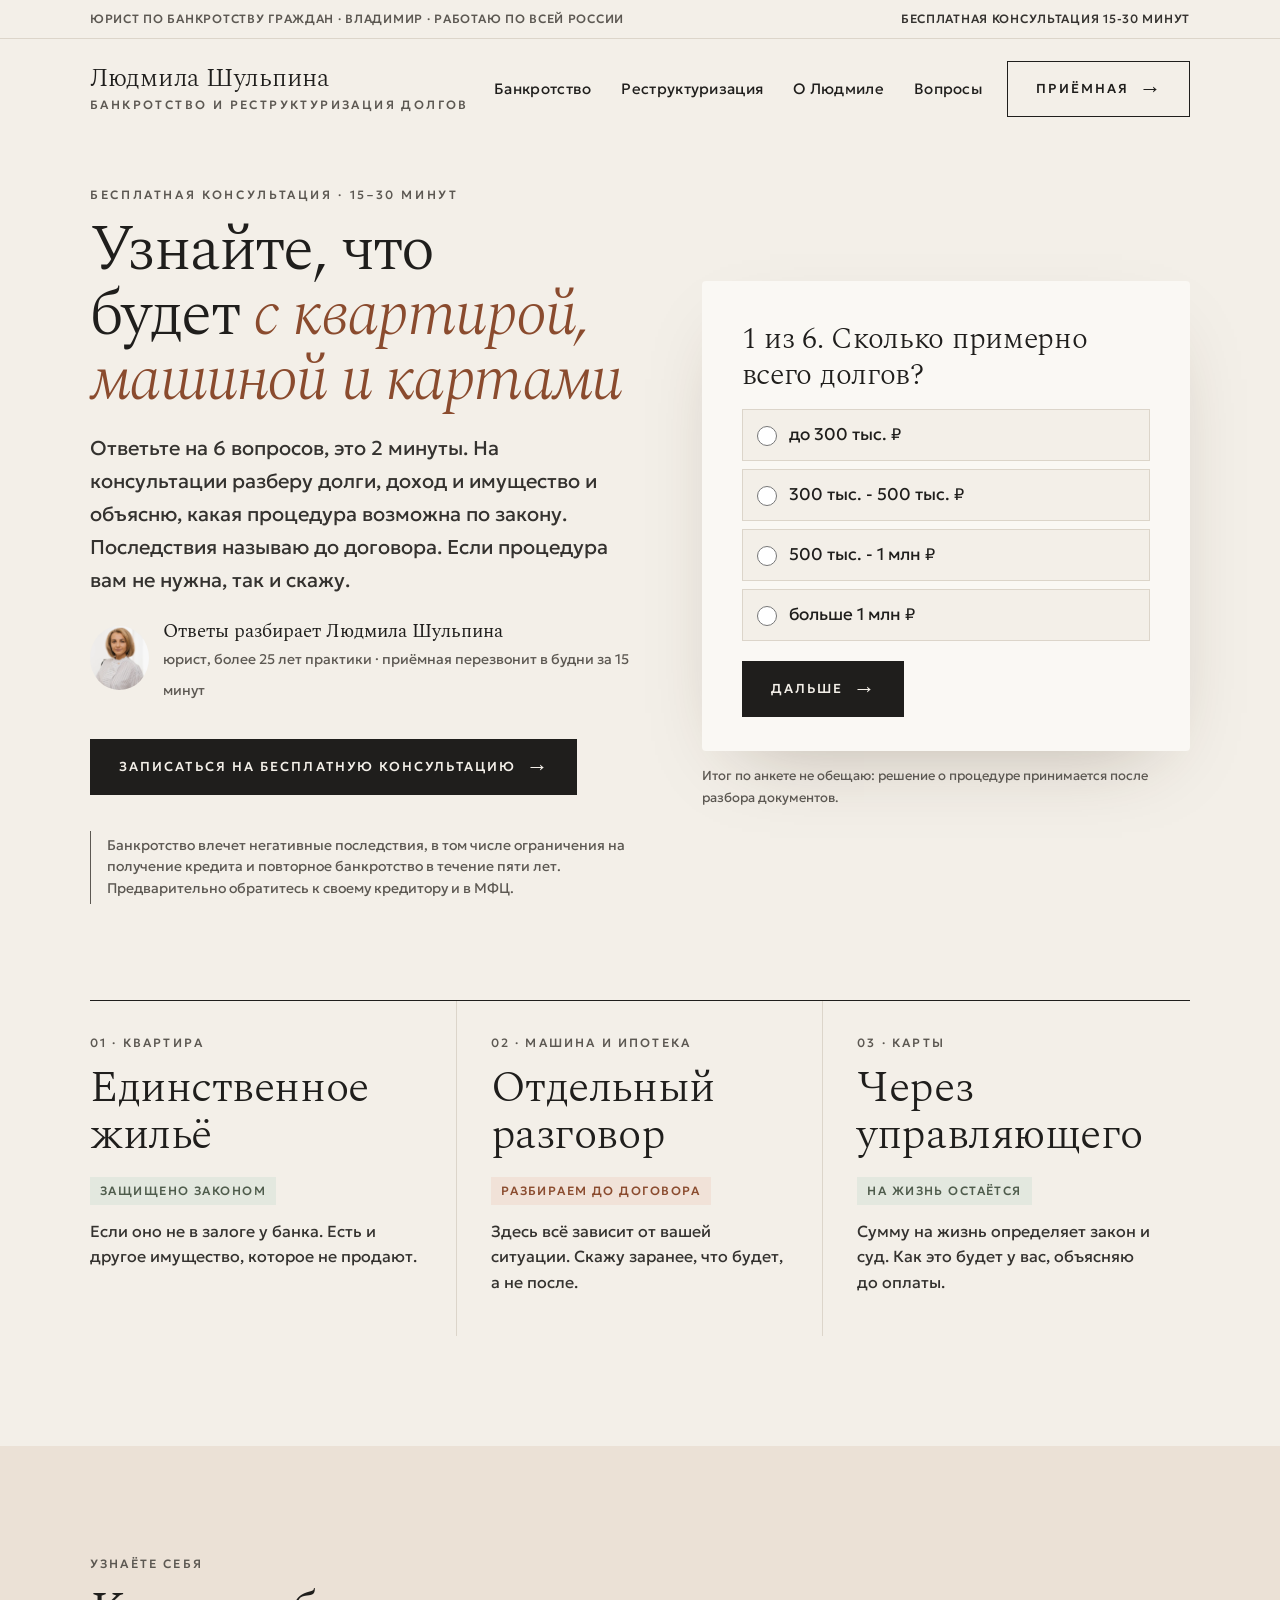
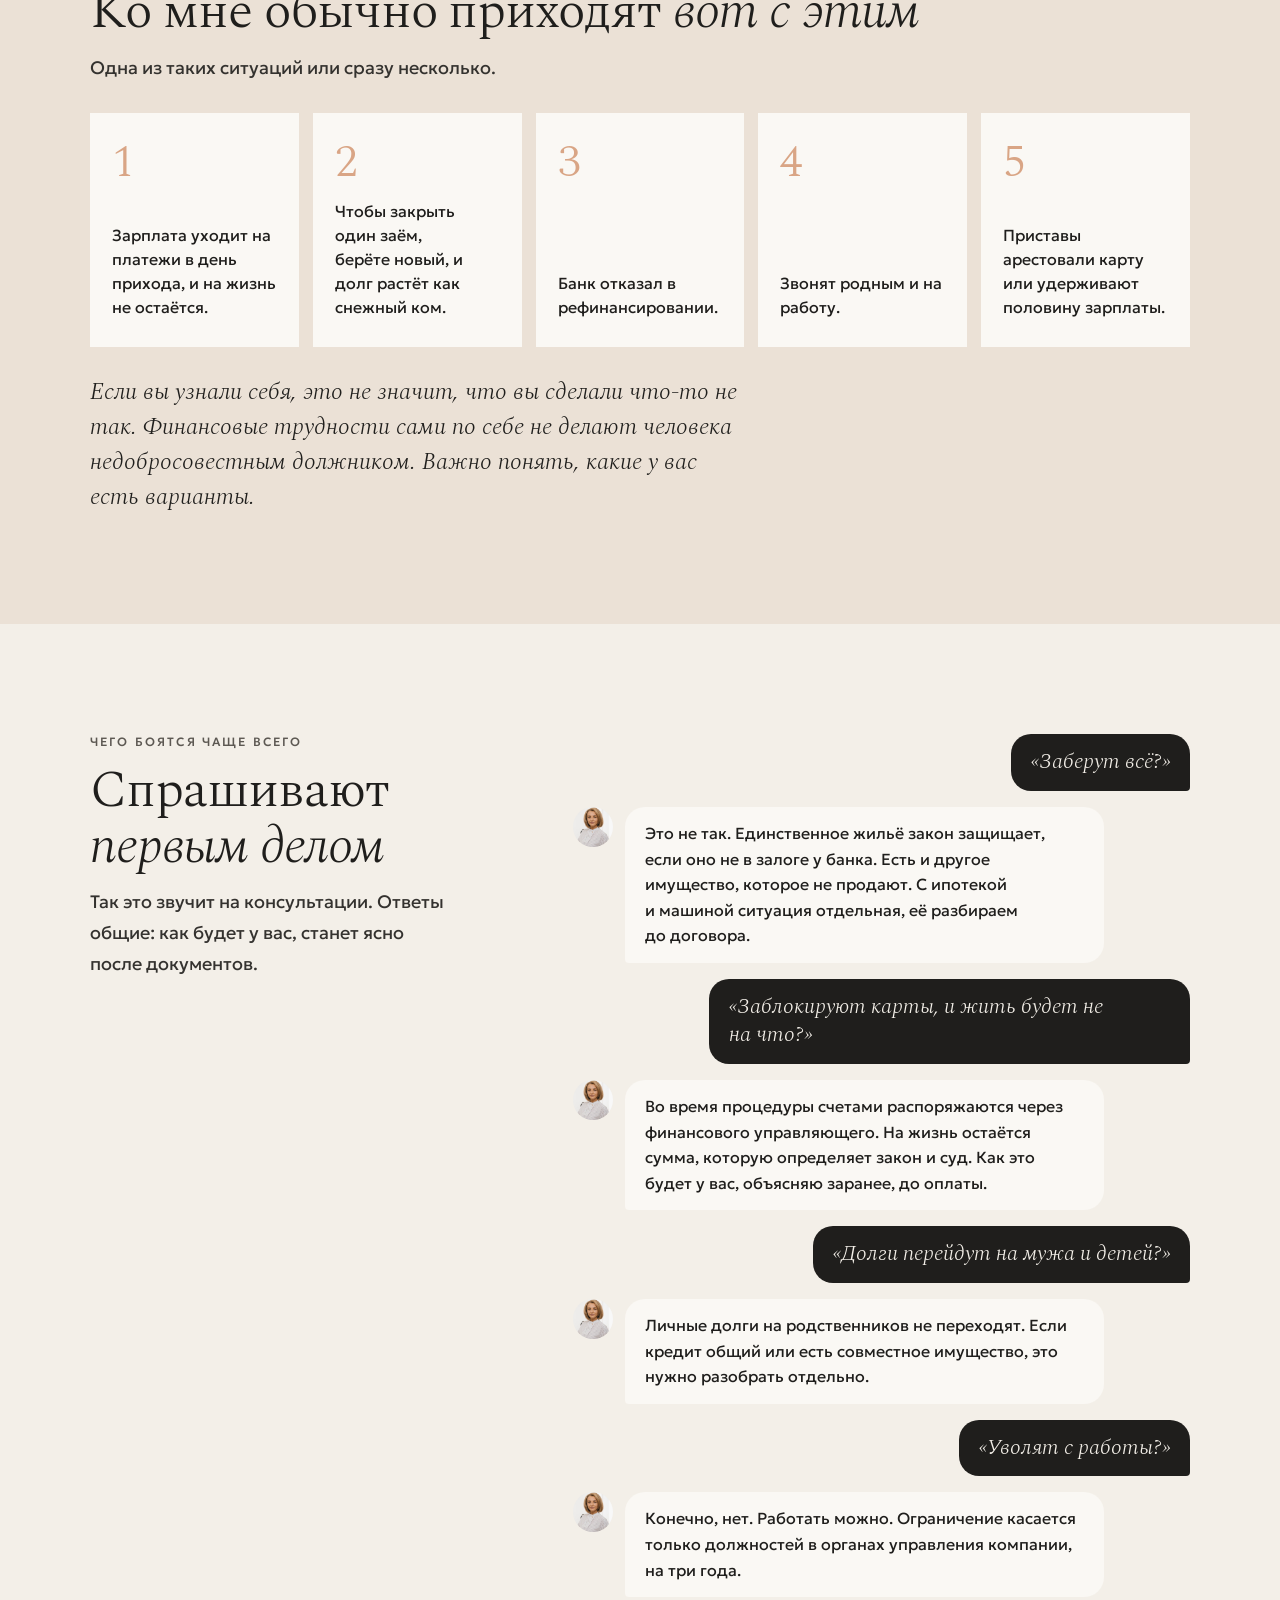
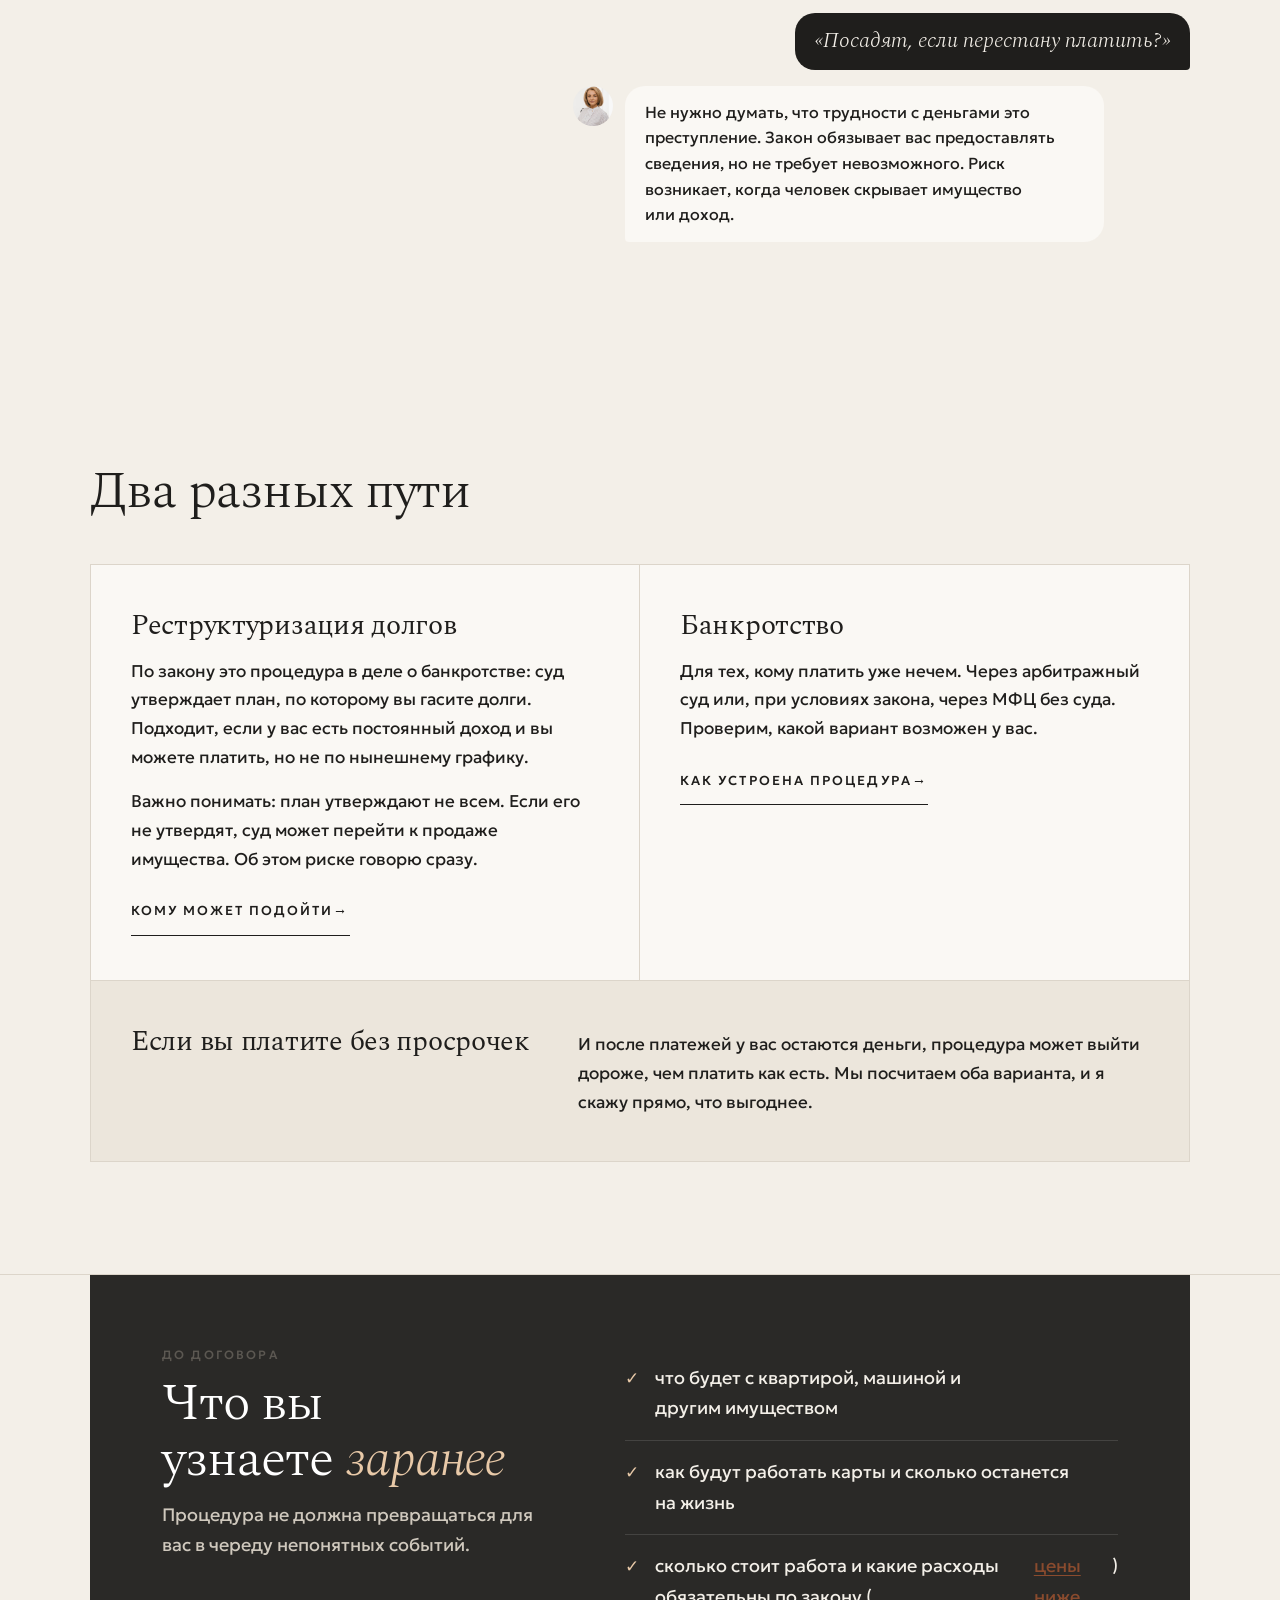
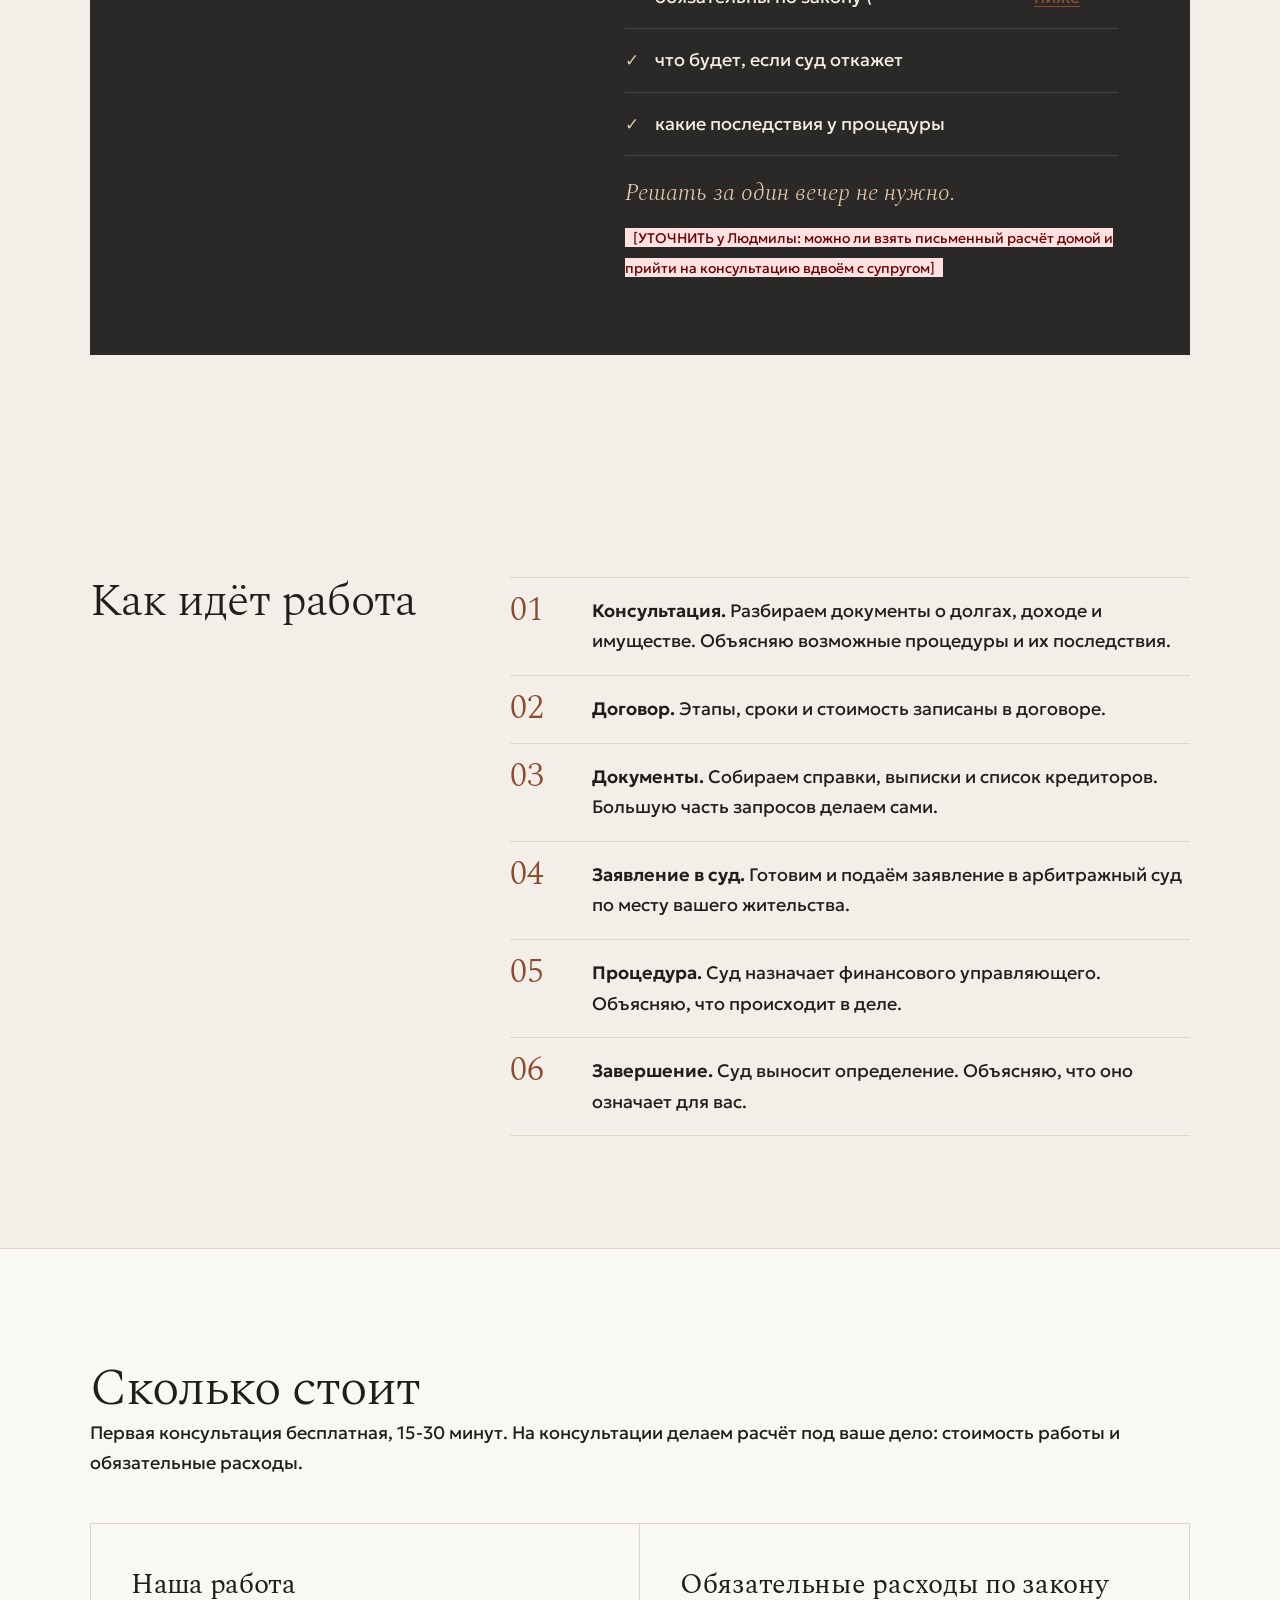
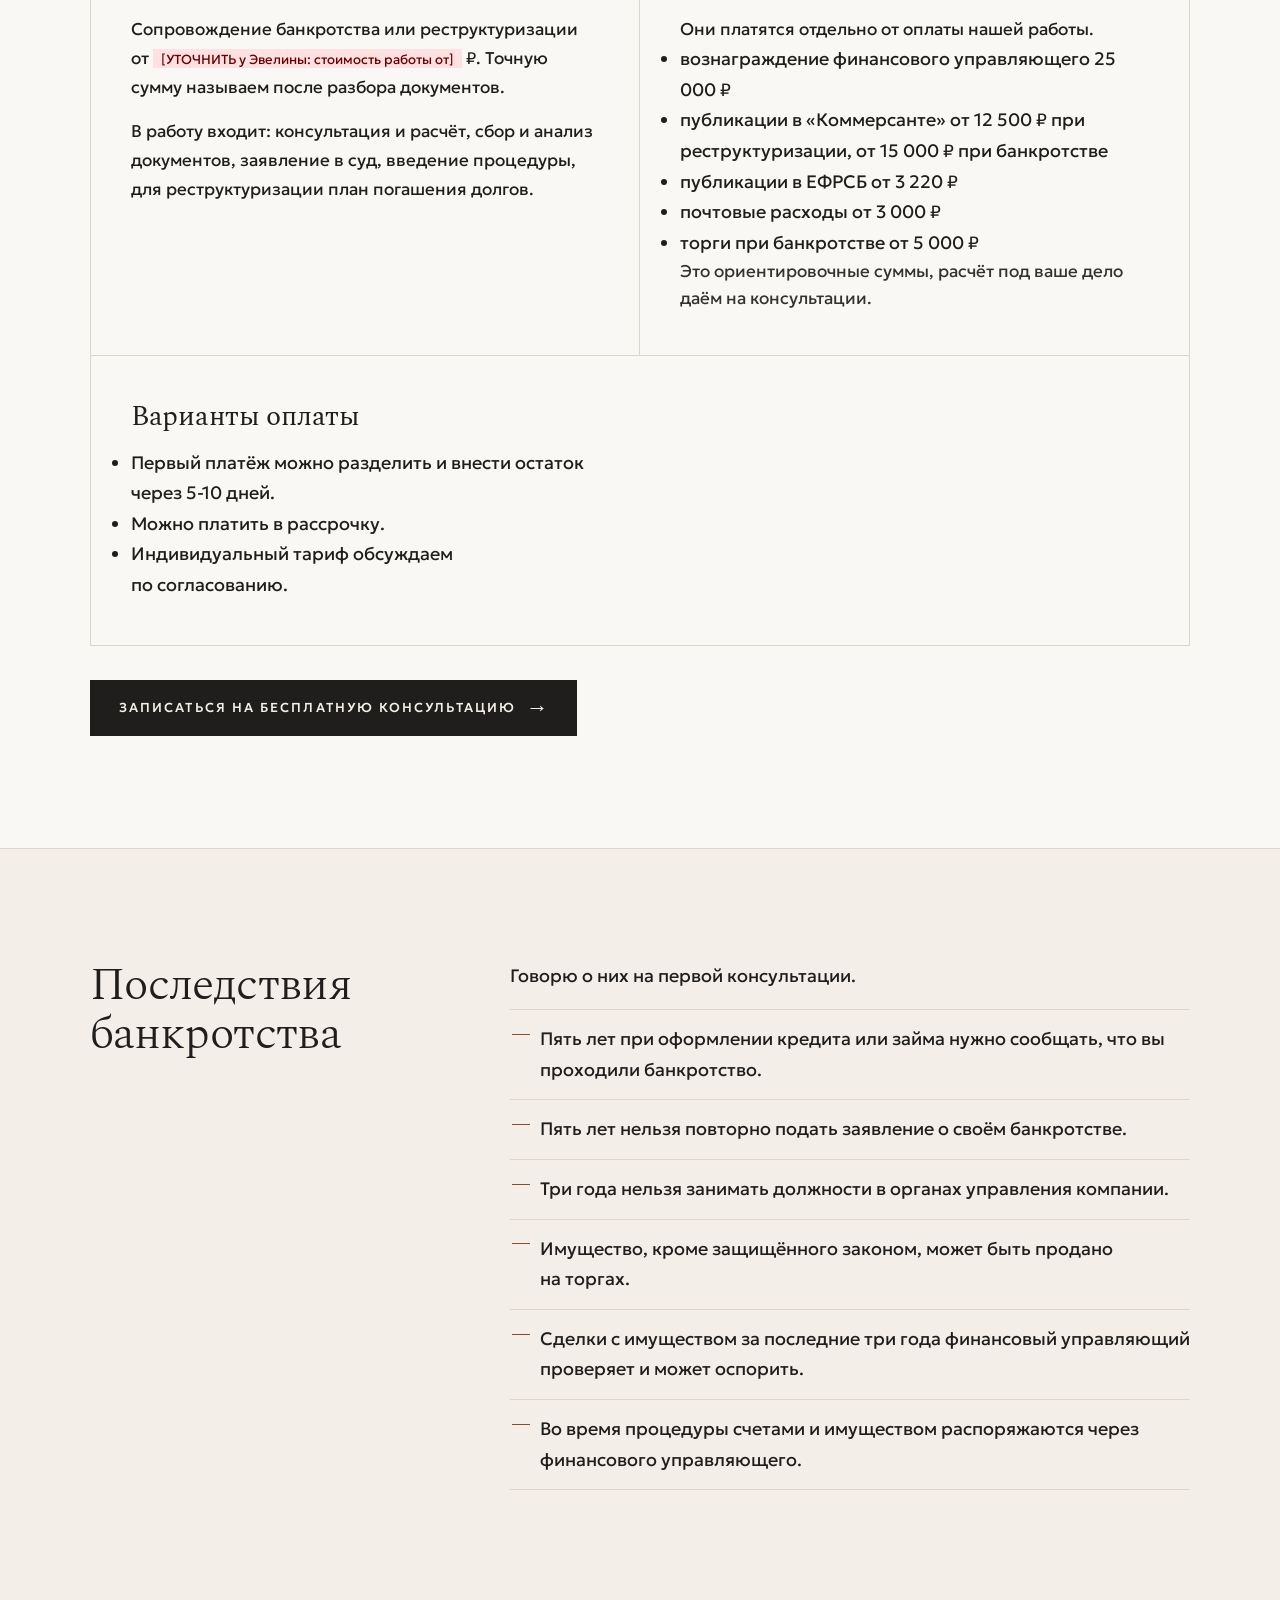
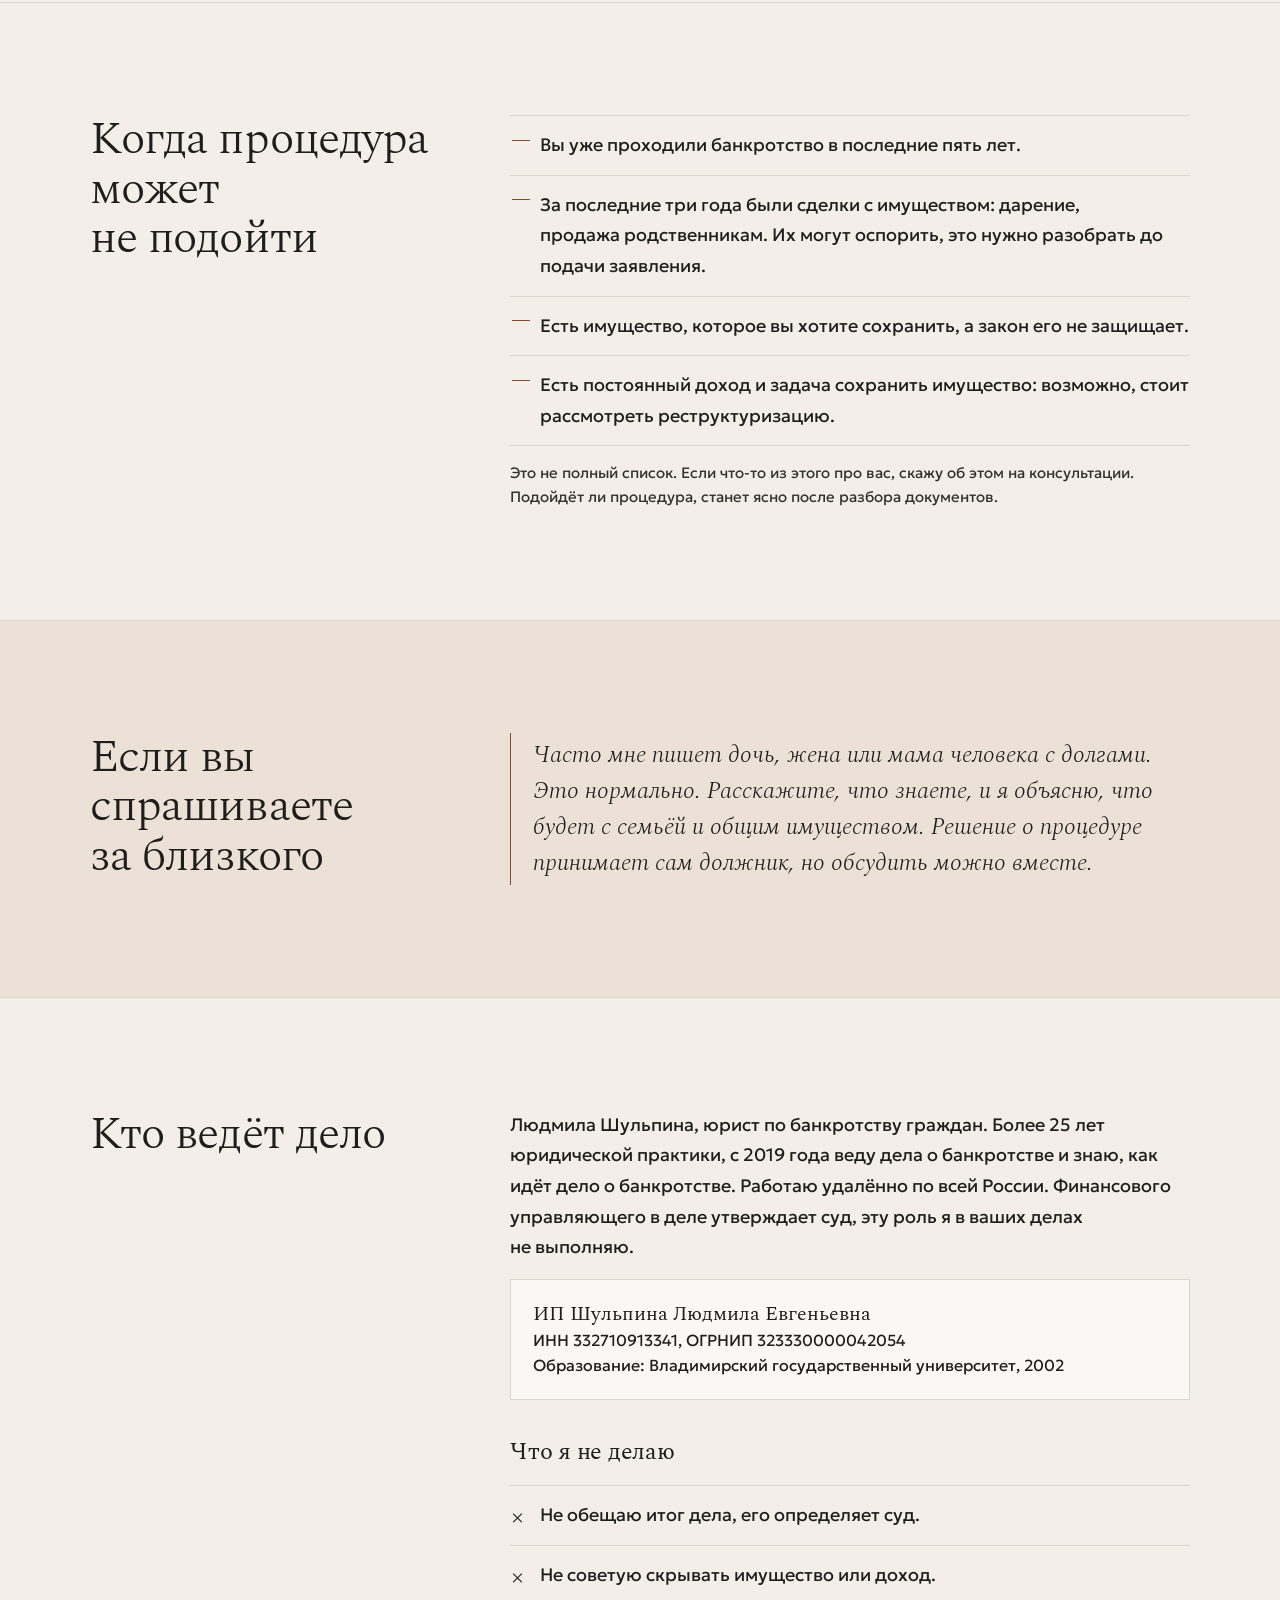
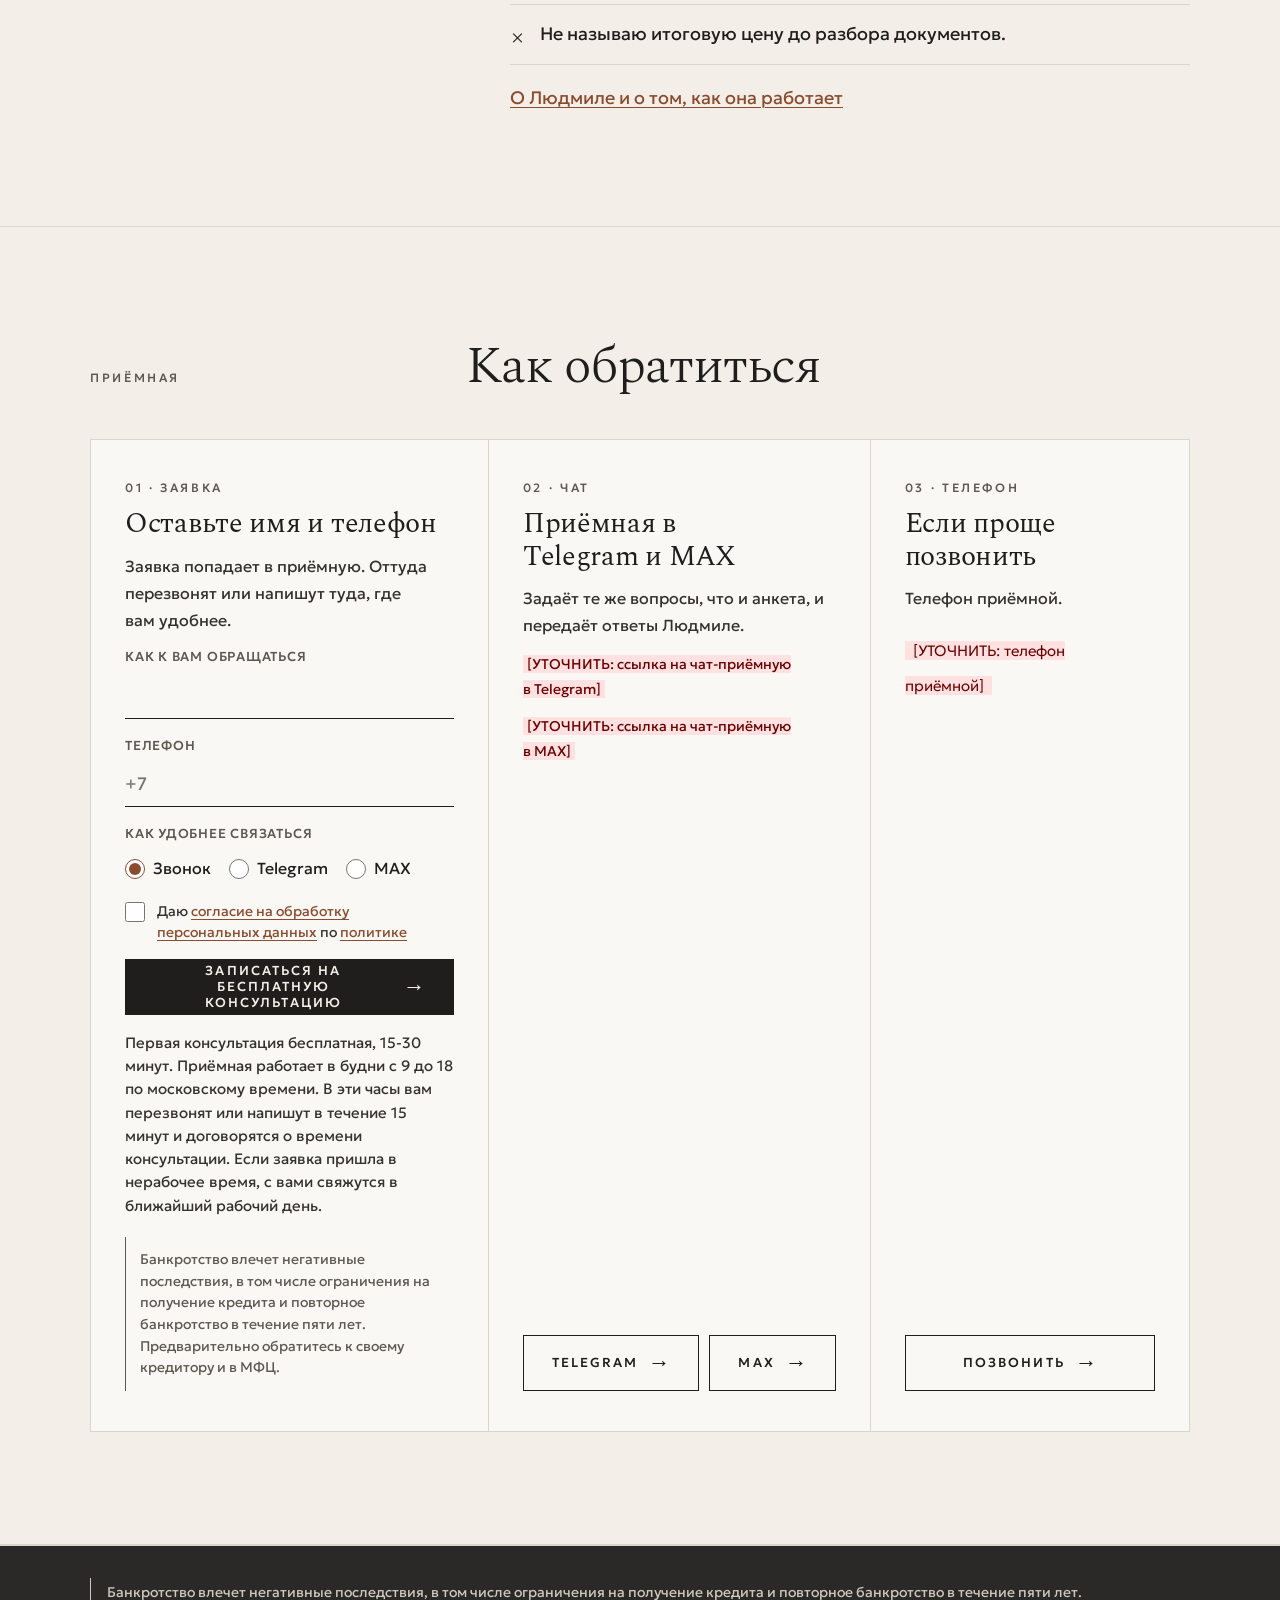
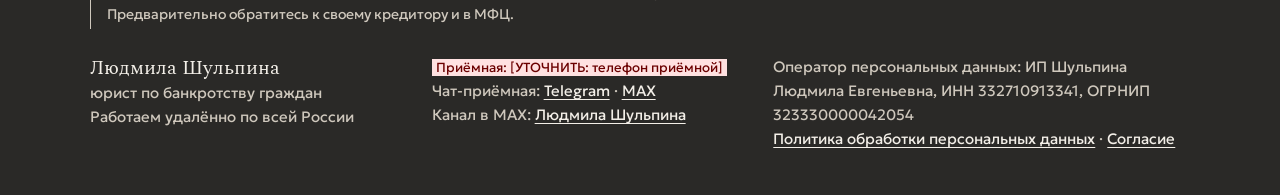
==== commit aff6b9fe: "[agent] feat: юрист вместо АУ, цены и варианты оплаты, бесплатная консультация Co-Authored-By: Claud" ====
--- a/index.html
+++ b/index.html
@@ -4,21 +4,21 @@
 <meta charset="utf-8">
 <meta name="viewport" content="width=device-width, initial-scale=1">
 <title>Банкротство физических лиц и реструктуризация долгов | Людмила Шульпина</title>
-<meta name="description" content="Банкротство и реструктуризация долгов граждан. Людмила Шульпина разберёт вашу ситуацию и объяснит, какая процедура подходит и что она означает для имущества и дохода.">
+<meta name="description" content="Банкротство и реструктуризация долгов граждан. Бесплатная консультация 15-30 минут: юрист Людмила Шульпина разберёт вашу ситуацию и объяснит, какая процедура подходит и что она означает для имущества и дохода.">
 <meta name="robots" content="noindex, nofollow">
 <link rel="canonical" href="https://novyi-domen.example/">
 <meta property="og:type" content="website">
 <meta property="og:title" content="Банкротство физических лиц и реструктуризация долгов | Людмила Шульпина">
-<meta property="og:description" content="Банкротство и реструктуризация долгов граждан. Людмила Шульпина разберёт вашу ситуацию и объяснит, какая процедура подходит и что она означает для имущества и дохода.">
+<meta property="og:description" content="Банкротство и реструктуризация долгов граждан. Бесплатная консультация 15-30 минут: юрист Людмила Шульпина разберёт вашу ситуацию и объяснит, какая процедура подходит и что она означает для имущества и дохода.">
 <meta property="og:url" content="https://novyi-domen.example/">
 <meta property="og:locale" content="ru_RU">
 <link rel="icon" href="assets/favicon.svg" type="image/svg+xml">
 <link rel="stylesheet" href="assets/style.css">
 <link rel="stylesheet" href="assets/oformlenie.css">
-<script type="application/ld+json">{"@context": "https://schema.org", "@type": "Person", "name": "Людмила Шульпина", "jobTitle": "Сопровождение банкротства граждан", "description": "Консультации по банкротству и реструктуризации долгов граждан.", "areaServed": {"@type": "Country", "name": "Россия"}, "sameAs": ["https://max.ru/channel_Shulpinamila"]}</script>
+<script type="application/ld+json">{"@context": "https://schema.org", "@type": "Person", "name": "Людмила Шульпина", "jobTitle": "Юрист по банкротству граждан", "description": "Юрист по банкротству и реструктуризации долгов граждан. Более 25 лет юридической практики.", "areaServed": {"@type": "Country", "name": "Россия"}, "sameAs": ["https://max.ru/channel_Shulpinamila"]}</script>
 </head>
 <body>
-<div class="doc-bar"><div class="wrap"><span>Сопровождение банкротства граждан · Владимир · работаю по всей России</span><span><span class="todo">[УТОЧНИТЬ: остаётся ли в реестре АУ]</span> Реестр АУ № 17655 · СРО «Альянс управляющих»</span></div></div>
+<div class="doc-bar"><div class="wrap"><span>Юрист по банкротству граждан · Владимир · работаю по всей России</span><span>Бесплатная консультация 15-30 минут</span></div></div>
 <header class="top"><div class="wrap">
   <a class="brand" href="index.html">Людмила Шульпина<small>банкротство и реструктуризация долгов</small></a>
   <nav class="nav-d" aria-label="Разделы"><a href="bankrotstvo.html">Банкротство</a><a href="restrukturizaciya.html">Реструктуризация</a><a href="o-lyudmile.html">О Людмиле</a><a href="voprosy.html">Вопросы</a></nav>
@@ -33,7 +33,8 @@
     <span class="kicker">Бесплатная консультация · 15–30 минут</span>
     <h1>Узнайте, что будет <em>с квартирой, машиной и картами</em></h1>
     <p class="lead">Ответьте на 6 вопросов, это 2 минуты. На консультации разберу долги, доход и имущество и объясню, какая процедура возможна по закону. Последствия называю до договора. Если процедура вам не нужна, так и скажу.</p>
-    <div class="who"><picture><source srcset="assets/img/lyudmila.webp" type="image/webp"><img src="assets/img/lyudmila.jpg" width="64" height="64" alt="Портрет Людмилы Шульпиной" fetchpriority="high" decoding="async"></picture><div><b>Ответы разбирает Людмила Шульпина</b><span>приёмная перезвонит в будни за 15 минут</span></div></div>
+    <div class="who"><picture><source srcset="assets/img/lyudmila.webp" type="image/webp"><img src="assets/img/lyudmila.jpg" width="64" height="64" alt="Портрет Людмилы Шульпиной" fetchpriority="high" decoding="async"></picture><div><b>Ответы разбирает Людмила Шульпина</b><span>юрист, более 25 лет практики · приёмная перезвонит в будни за 15 минут</span></div></div>
+    <div class="cta"><a class="btn" href="#priemnaya">Записаться на бесплатную консультацию</a></div>
     <p class="warn-281" data-warn="first">Банкротство влечет негативные последствия, в том числе ограничения на получение кредита и повторное банкротство в течение пяти лет. Предварительно обратитесь к своему кредитору и в МФЦ.</p>
   </div>
   <div class="quiz-card">
@@ -57,7 +58,7 @@
     <label><input type="radio" name="contact" value="max"> MAX</label>
   </fieldset>
   <label class="consent"><input type="checkbox" name="consent" required> Даю <a href="soglasie.html" target="_blank">согласие на обработку персональных данных</a> по <a href="politika.html" target="_blank">политике</a></label>
-  <button type="submit">Записаться на консультацию</button>
+  <button type="submit">Записаться на бесплатную консультацию</button>
   <p class="note after-submit">Первая консультация бесплатная, 15-30 минут. Приёмная работает в будни с 9 до 18 по московскому времени. В эти часы вам перезвонят или напишут в течение 15 минут и договорятся о времени консультации. Если заявка пришла в нерабочее время, с вами свяжутся в ближайший рабочий день.</p>
   <p class="form-status" role="status" aria-live="polite"></p>
   <p class="warn-281" data-warn="form">Банкротство влечет негативные последствия, в том числе ограничения на получение кредита и повторное банкротство в течение пяти лет. Предварительно обратитесь к своему кредитору и в МФЦ.</p>
@@ -135,7 +136,7 @@
   <div><ul>
     <li>что будет с квартирой, машиной и другим имуществом</li>
     <li>как будут работать карты и сколько останется на жизнь</li>
-    <li>сколько стоит работа (называю после разбора документов) и какие расходы обязательны по закону</li>
+    <li>сколько стоит работа и какие расходы обязательны по закону (<a href="#stoimost">цены ниже</a>)</li>
     <li>что будет, если суд откажет</li>
     <li>какие последствия у процедуры</li>
   </ul><p class="end">Решать за один вечер не нужно.</p><span class="todo">[УТОЧНИТЬ у Людмилы: можно ли взять письменный расчёт домой и прийти на консультацию вдвоём с супругом]</span></div>
@@ -155,7 +156,40 @@
   </div>
 </div></section>
 
-<section class="sec alt"><div class="wrap sec-grid">
+<section class="sec alt" id="stoimost"><div class="wrap">
+  <h2>Сколько стоит</h2>
+  <p class="sub">Первая консультация бесплатная, 15-30 минут. На консультации делаем расчёт под ваше дело: стоимость работы и обязательные расходы.</p>
+  <div class="paths">
+    <article class="path">
+      <h3>Наша работа</h3>
+      <p>Сопровождение банкротства или реструктуризации от <span class="todo">[УТОЧНИТЬ у Эвелины: стоимость работы от]</span> ₽. Точную сумму называем после разбора документов.</p>
+      <p>В работу входит: консультация и расчёт, сбор и анализ документов, заявление в суд, введение процедуры, для реструктуризации план погашения долгов.</p>
+    </article>
+    <article class="path">
+      <h3>Обязательные расходы по закону</h3>
+      <p>Они платятся отдельно от оплаты нашей работы.</p>
+      <ul>
+        <li>вознаграждение финансового управляющего 25 000 ₽</li>
+        <li>публикации в «Коммерсанте» от 12 500 ₽ при реструктуризации, от 15 000 ₽ при банкротстве</li>
+        <li>публикации в ЕФРСБ от 3 220 ₽</li>
+        <li>почтовые расходы от 3 000 ₽</li>
+        <li>торги при банкротстве от 5 000 ₽</li>
+      </ul>
+      <p class="note">Это ориентировочные суммы, расчёт под ваше дело даём на консультации.</p>
+    </article>
+    <article class="path">
+      <h3>Варианты оплаты</h3>
+      <ul>
+        <li>Первый платёж можно разделить и внести остаток через 5-10 дней.</li>
+        <li>Можно платить в рассрочку.</li>
+        <li>Индивидуальный тариф обсуждаем по согласованию.</li>
+      </ul>
+    </article>
+  </div>
+  <div class="cta"><a class="btn" href="#priemnaya">Записаться на бесплатную консультацию</a></div>
+</div></section>
+
+<section class="sec"><div class="wrap sec-grid">
   <div class="sec-head"><h2>Последствия банкротства</h2></div>
   <div class="prose">
     <p>Говорю о них на первой консультации.</p>
@@ -193,14 +227,13 @@
 <section class="sec"><div class="wrap sec-grid">
   <div class="sec-head"><h2>Кто ведёт дело</h2></div>
   <div class="prose">
-    <p>Людмила Шульпина. Сопровождаю банкротство и реструктуризацию долгов граждан, работаю удалённо по всей России. Финансового управляющего в деле утверждает суд, эту роль я в ваших делах не выполняю.</p>
-    <p><span class="todo">[УТОЧНИТЬ: остаётся ли в реестре АУ]</span> Меня можно проверить в <a href="https://bankrot.fedresurs.ru/arbitrmanagers" target="_blank" rel="noopener">реестре арбитражных управляющих на сайте ЕФРСБ</a>: введите в поиск 17655 или фамилию.</p>
-    <p class="req"><b>ИП Шульпина Людмила Евгеньевна</b><br>ИНН 332710913341, ОГРНИП 323330000042054<br>Номер в реестре арбитражных управляющих: 17655<br>Образование: Владимирский государственный университет, 2002</p>
+    <p>Людмила Шульпина, юрист по банкротству граждан. Более 25 лет юридической практики, с 2019 года веду дела о банкротстве и знаю, как идёт дело о банкротстве. Работаю удалённо по всей России. Финансового управляющего в деле утверждает суд, эту роль я в ваших делах не выполняю.</p>
+    <p class="req"><b>ИП Шульпина Людмила Евгеньевна</b><br>ИНН 332710913341, ОГРНИП 323330000042054<br>Образование: Владимирский государственный университет, 2002</p>
     <h3>Что я не делаю</h3>
     <ul class="cross">
       <li>Не обещаю итог дела, его определяет суд.</li>
       <li>Не советую скрывать имущество или доход.</li>
-      <li>Не называю цену до разбора документов.</li>
+      <li>Не называю итоговую цену до разбора документов.</li>
     </ul>
     <p><a href="o-lyudmile.html">О Людмиле и о том, как она работает</a></p>
   </div>
@@ -225,7 +258,7 @@
     <label><input type="radio" name="contact" value="max"> MAX</label>
   </fieldset>
   <label class="consent"><input type="checkbox" name="consent" required> Даю <a href="soglasie.html" target="_blank">согласие на обработку персональных данных</a> по <a href="politika.html" target="_blank">политике</a></label>
-  <button type="submit">Записаться на консультацию</button>
+  <button type="submit">Записаться на бесплатную консультацию</button>
   <p class="note after-submit">Первая консультация бесплатная, 15-30 минут. Приёмная работает в будни с 9 до 18 по московскому времени. В эти часы вам перезвонят или напишут в течение 15 минут и договорятся о времени консультации. Если заявка пришла в нерабочее время, с вами свяжутся в ближайший рабочий день.</p>
   <p class="form-status" role="status" aria-live="polite"></p>
   <p class="warn-281" data-warn="form">Банкротство влечет негативные последствия, в том числе ограничения на получение кредита и повторное банкротство в течение пяти лет. Предварительно обратитесь к своему кредитору и в МФЦ.</p>
@@ -244,9 +277,9 @@
 <footer class="site-footer"><div class="wrap">
   <p class="warn-281" data-warn="footer">Банкротство влечет негативные последствия, в том числе ограничения на получение кредита и повторное банкротство в течение пяти лет. Предварительно обратитесь к своему кредитору и в МФЦ.</p>
   <div class="footer-cols">
-    <div><strong>Людмила Шульпина</strong><br>сопровождение банкротства граждан<br>Работаем удалённо по всей России</div>
+    <div><strong>Людмила Шульпина</strong><br>юрист по банкротству граждан<br>Работаем удалённо по всей России</div>
     <div>Приёмная: [УТОЧНИТЬ: телефон приёмной]<br>Чат-приёмная: <a href="#priemnaya">Telegram</a> · <a href="#priemnaya">MAX</a><br>Канал в MAX: <a href="https://max.ru/channel_Shulpinamila">Людмила Шульпина</a></div>
-    <div><span class="todo">[УТОЧНИТЬ: остаётся ли в реестре АУ]</span> Член НПС СОПАУ «Альянс управляющих»<br>Оператор персональных данных: ИП Шульпина Людмила Евгеньевна, ИНН 332710913341, ОГРНИП 323330000042054<br><a href="politika.html">Политика обработки персональных данных</a> · <a href="soglasie.html">Согласие</a></div>
+    <div>Оператор персональных данных: ИП Шульпина Людмила Евгеньевна, ИНН 332710913341, ОГРНИП 323330000042054<br><a href="politika.html">Политика обработки персональных данных</a> · <a href="soglasie.html">Согласие</a></div>
   </div>
 </div></footer>
 <nav class="dock" aria-label="Связаться"><a href="index.html#diagnostika">Заявка</a><a href="#priemnaya">Написать</a><a href="#priemnaya">Позвонить</a></nav>
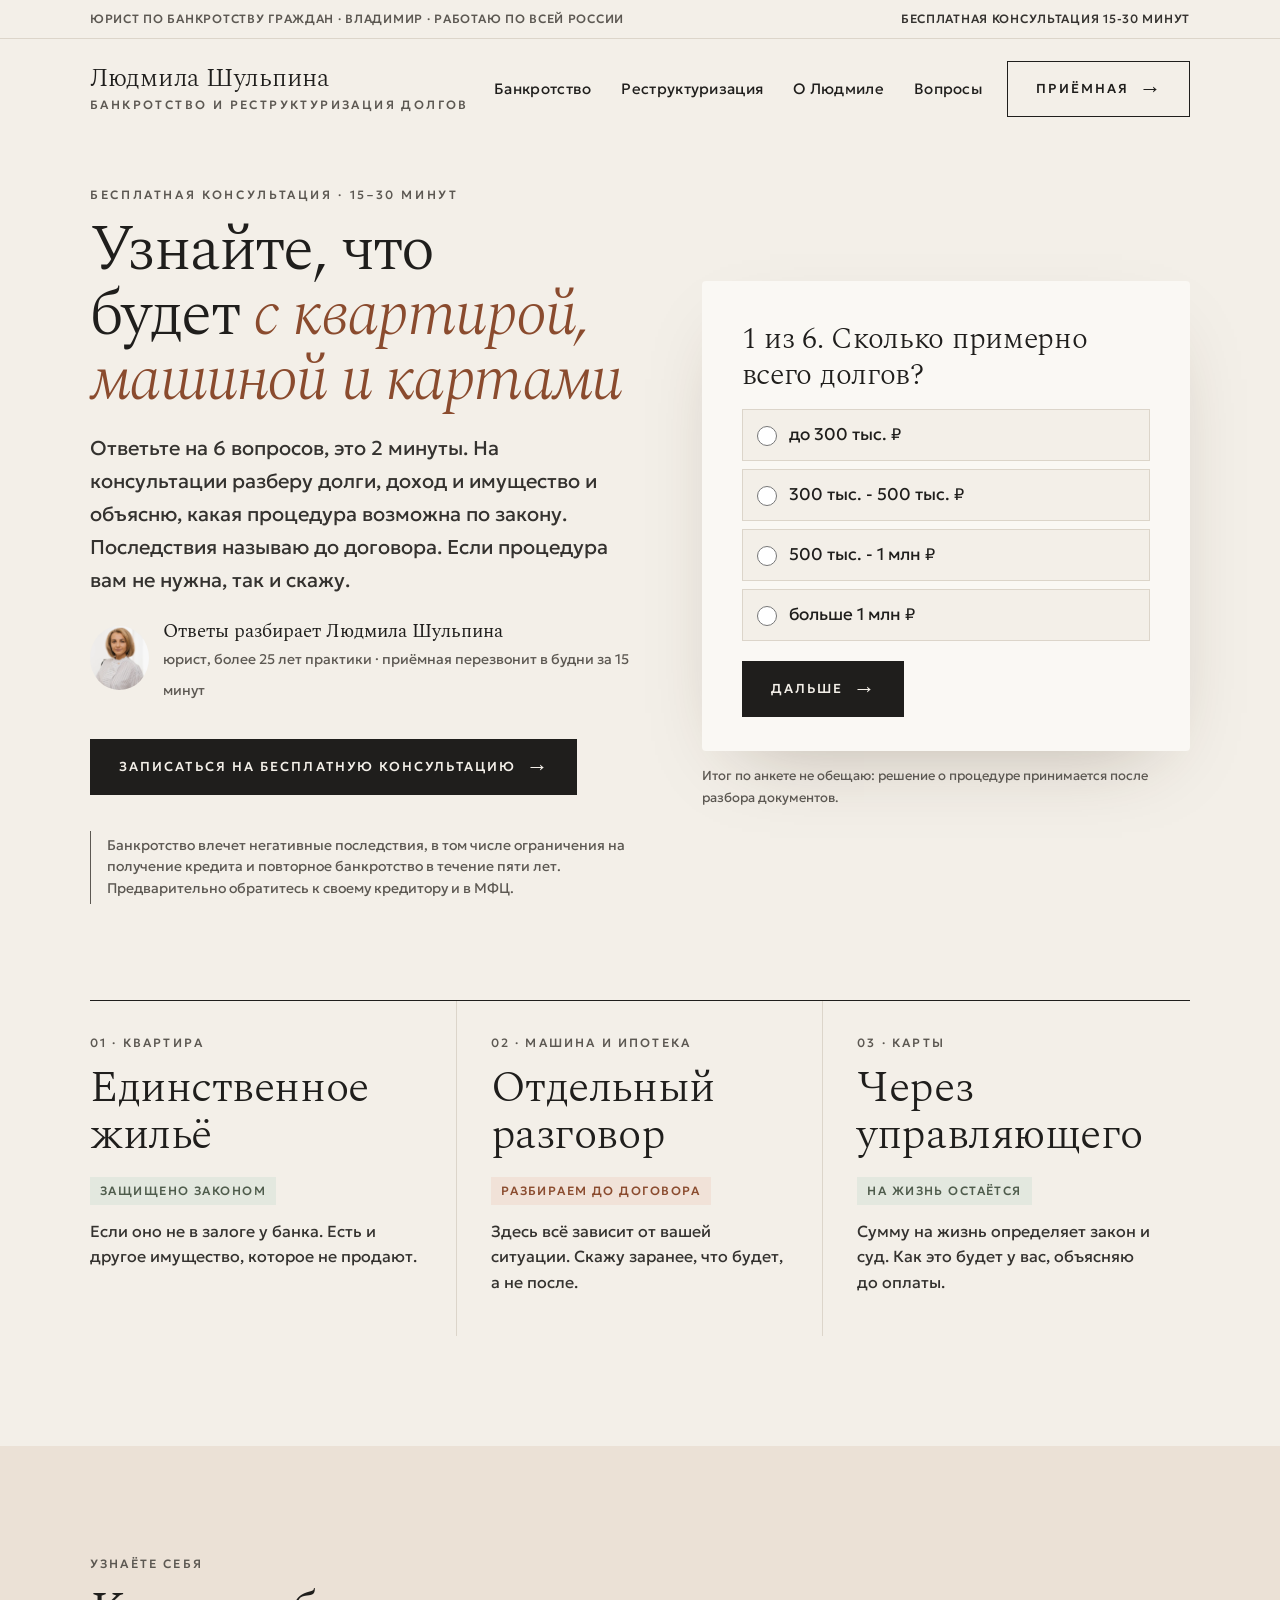
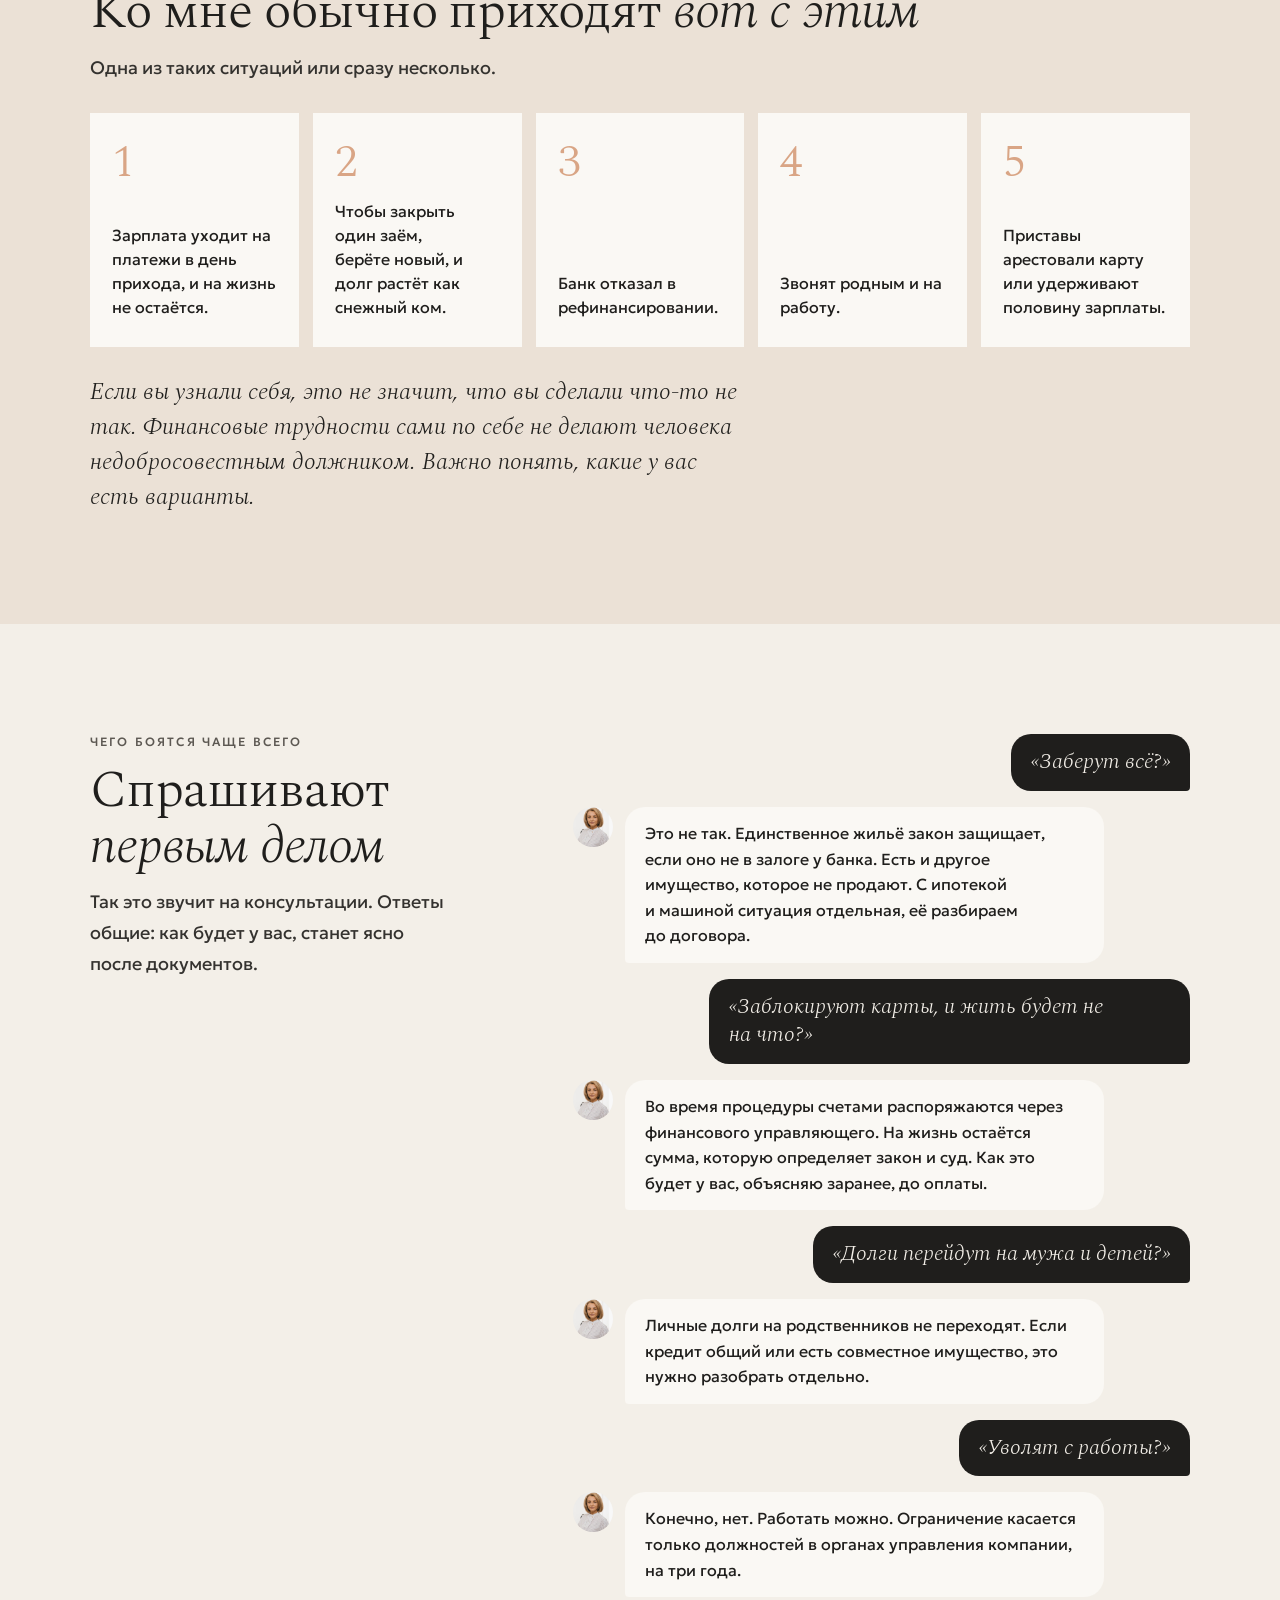
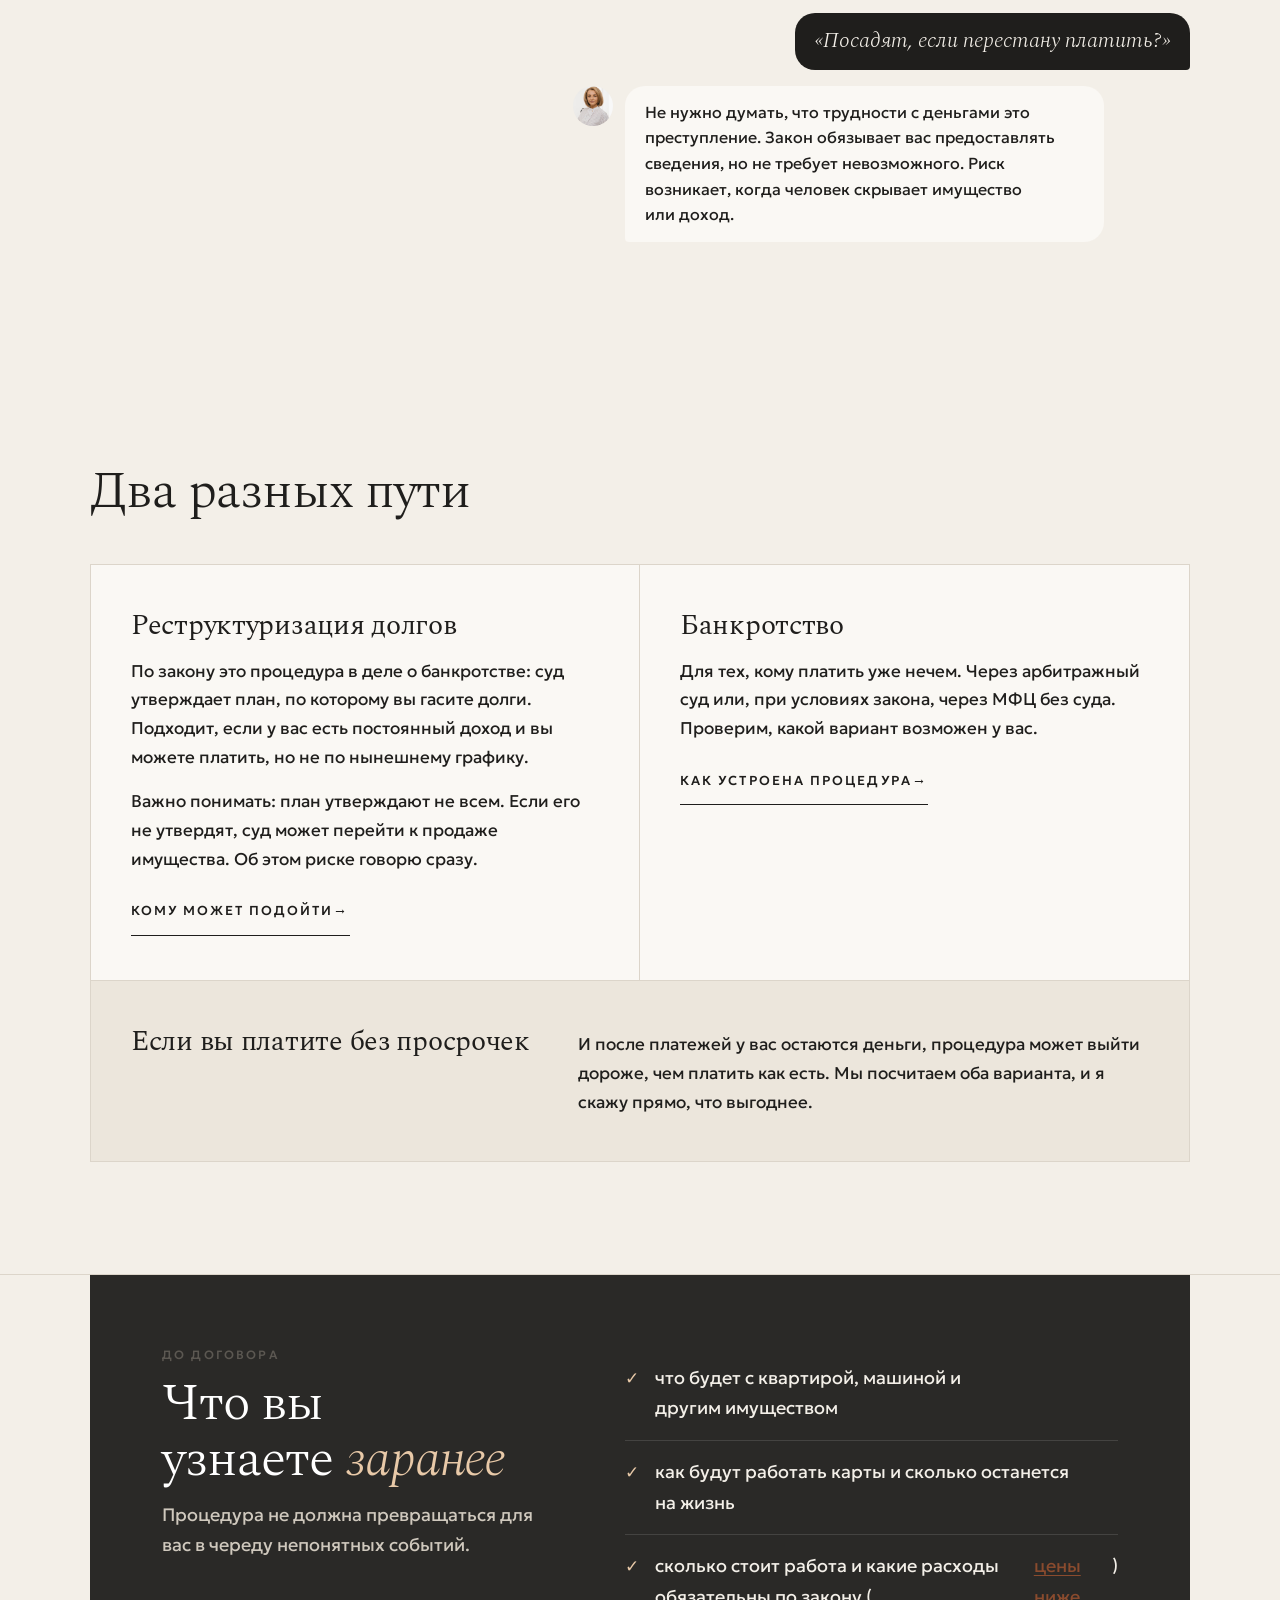
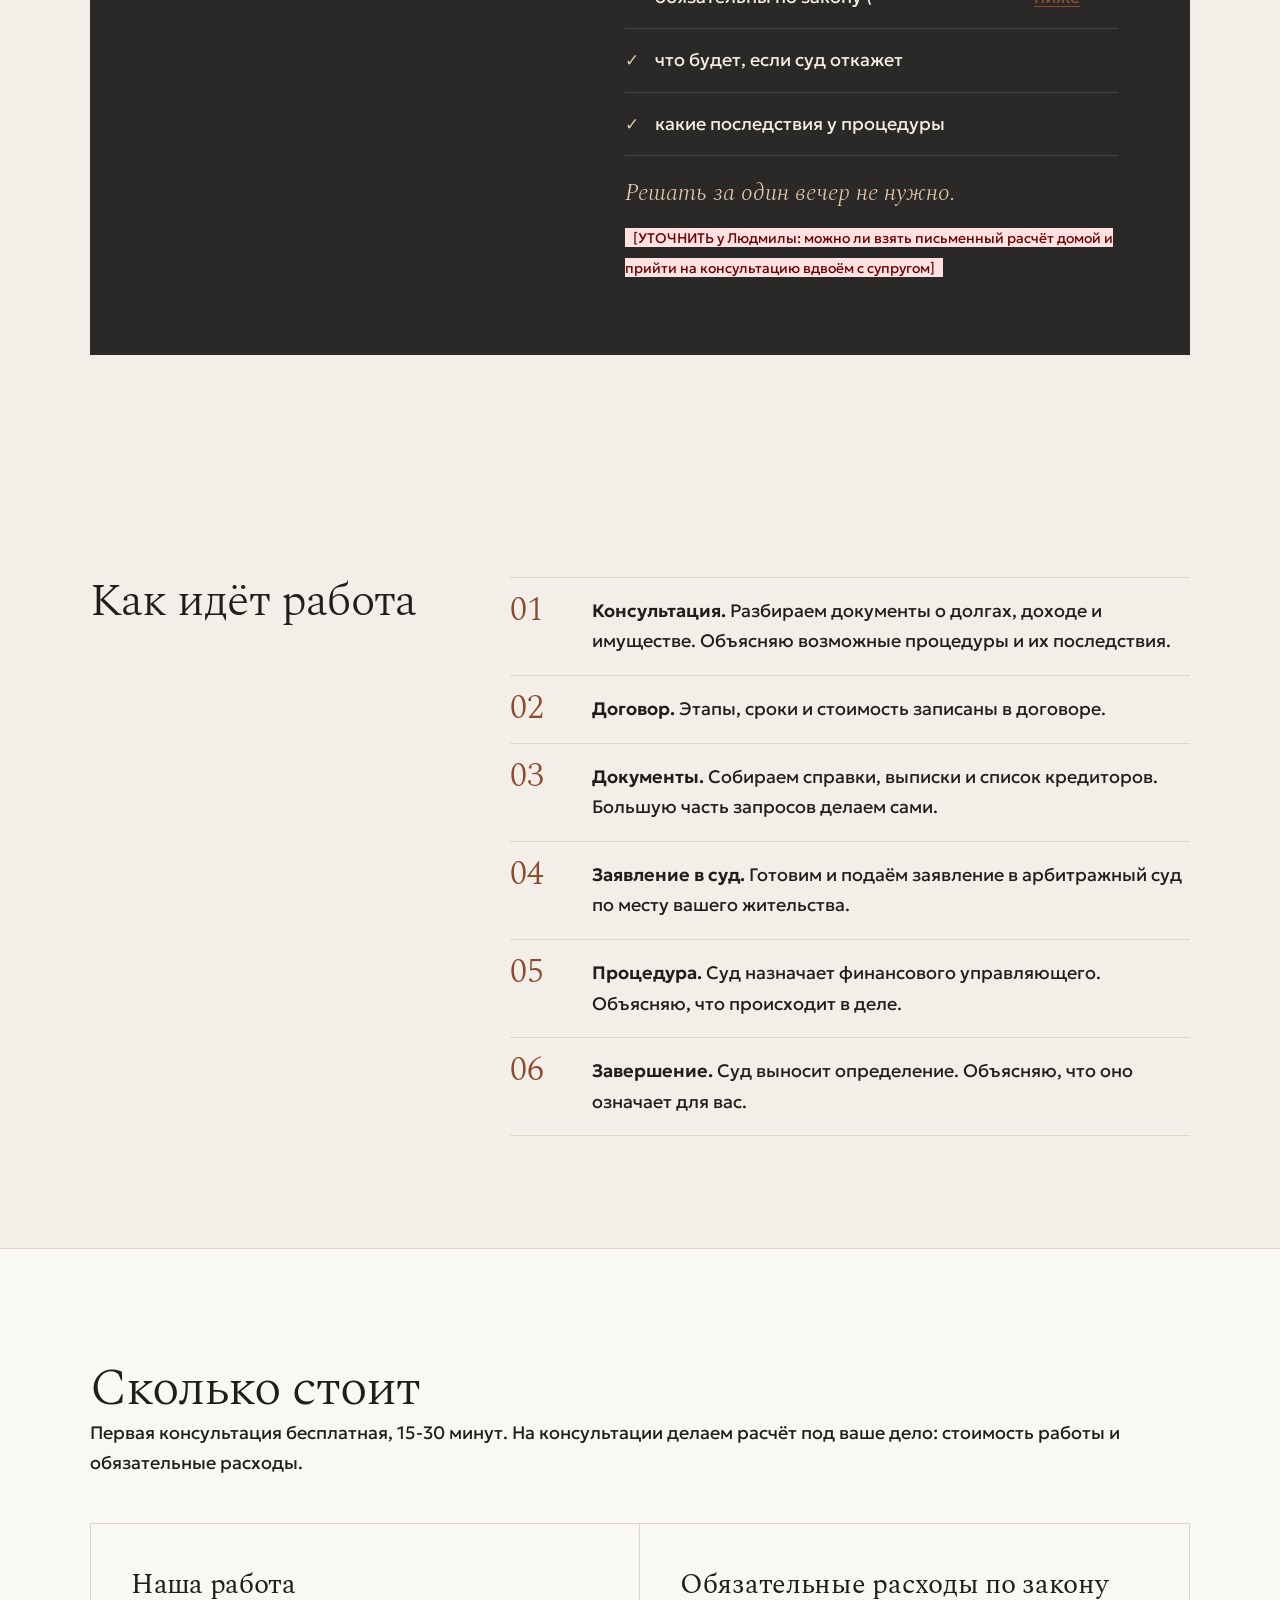
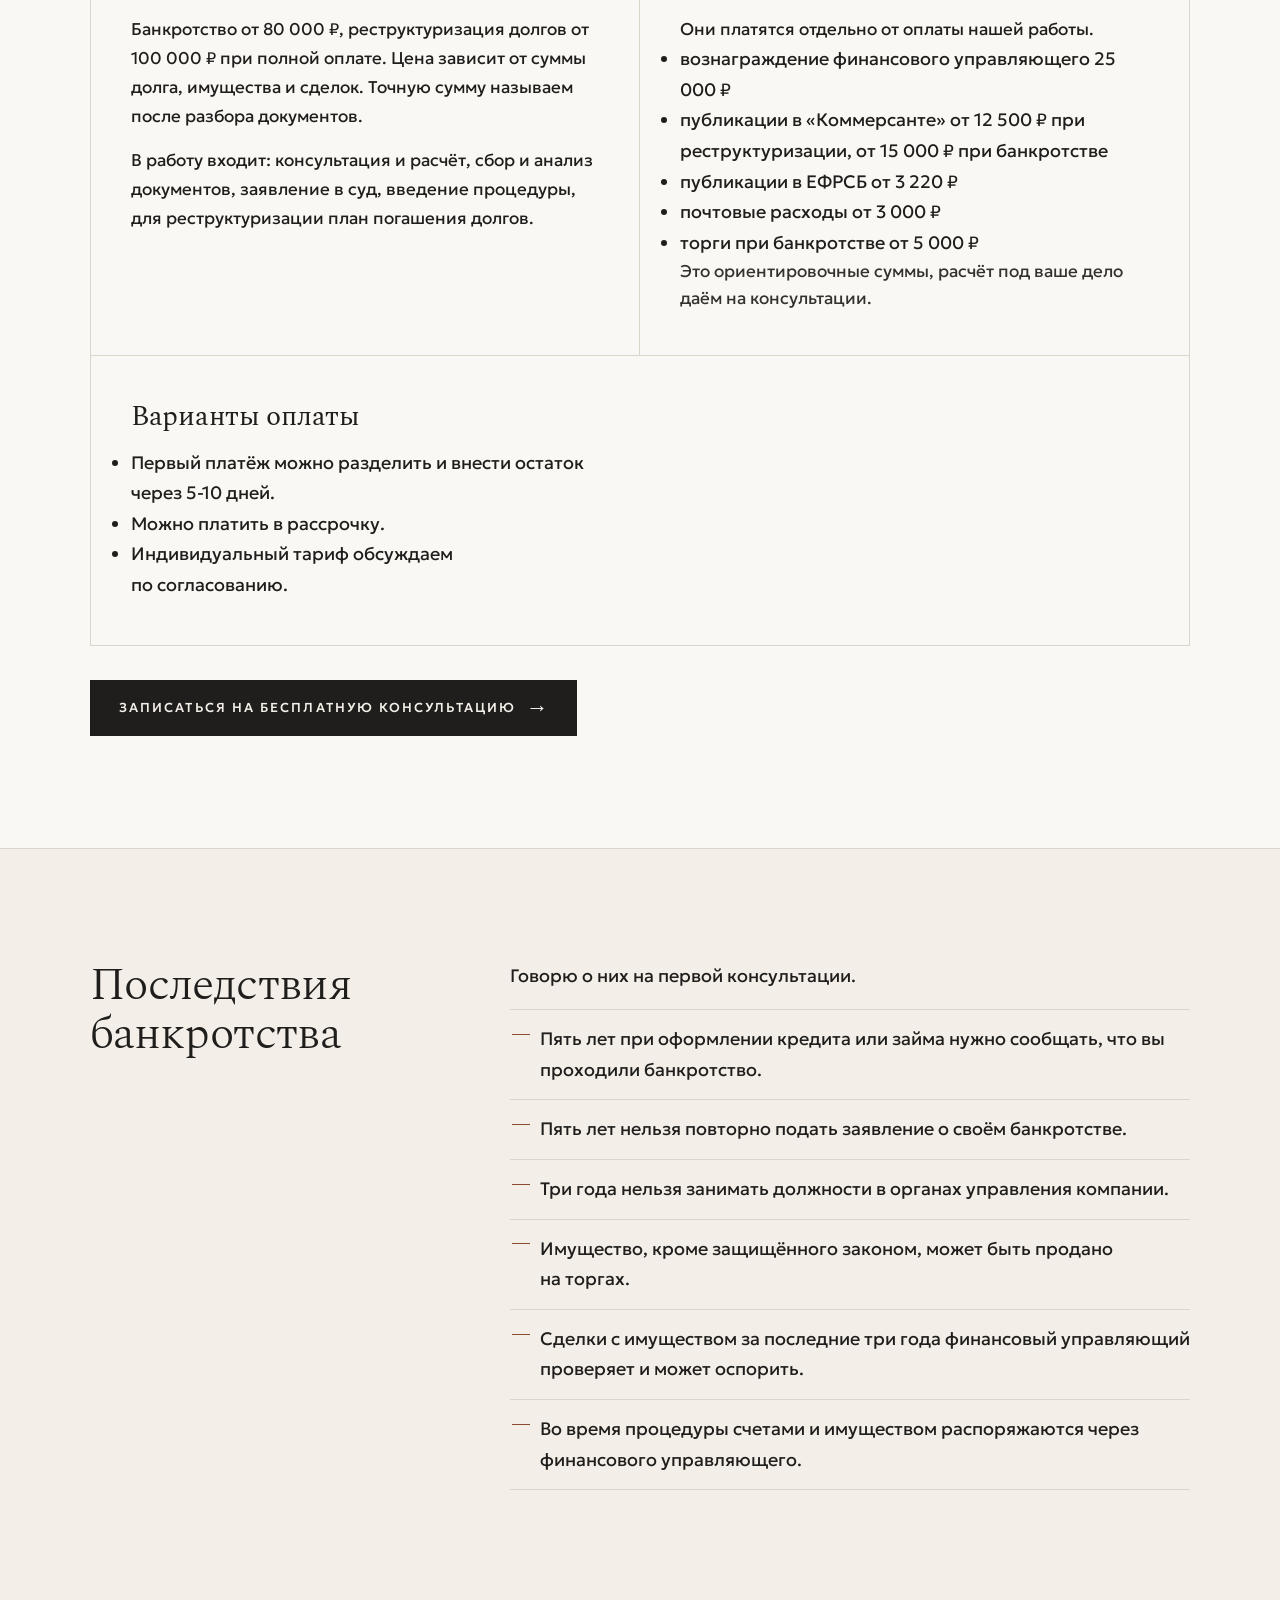
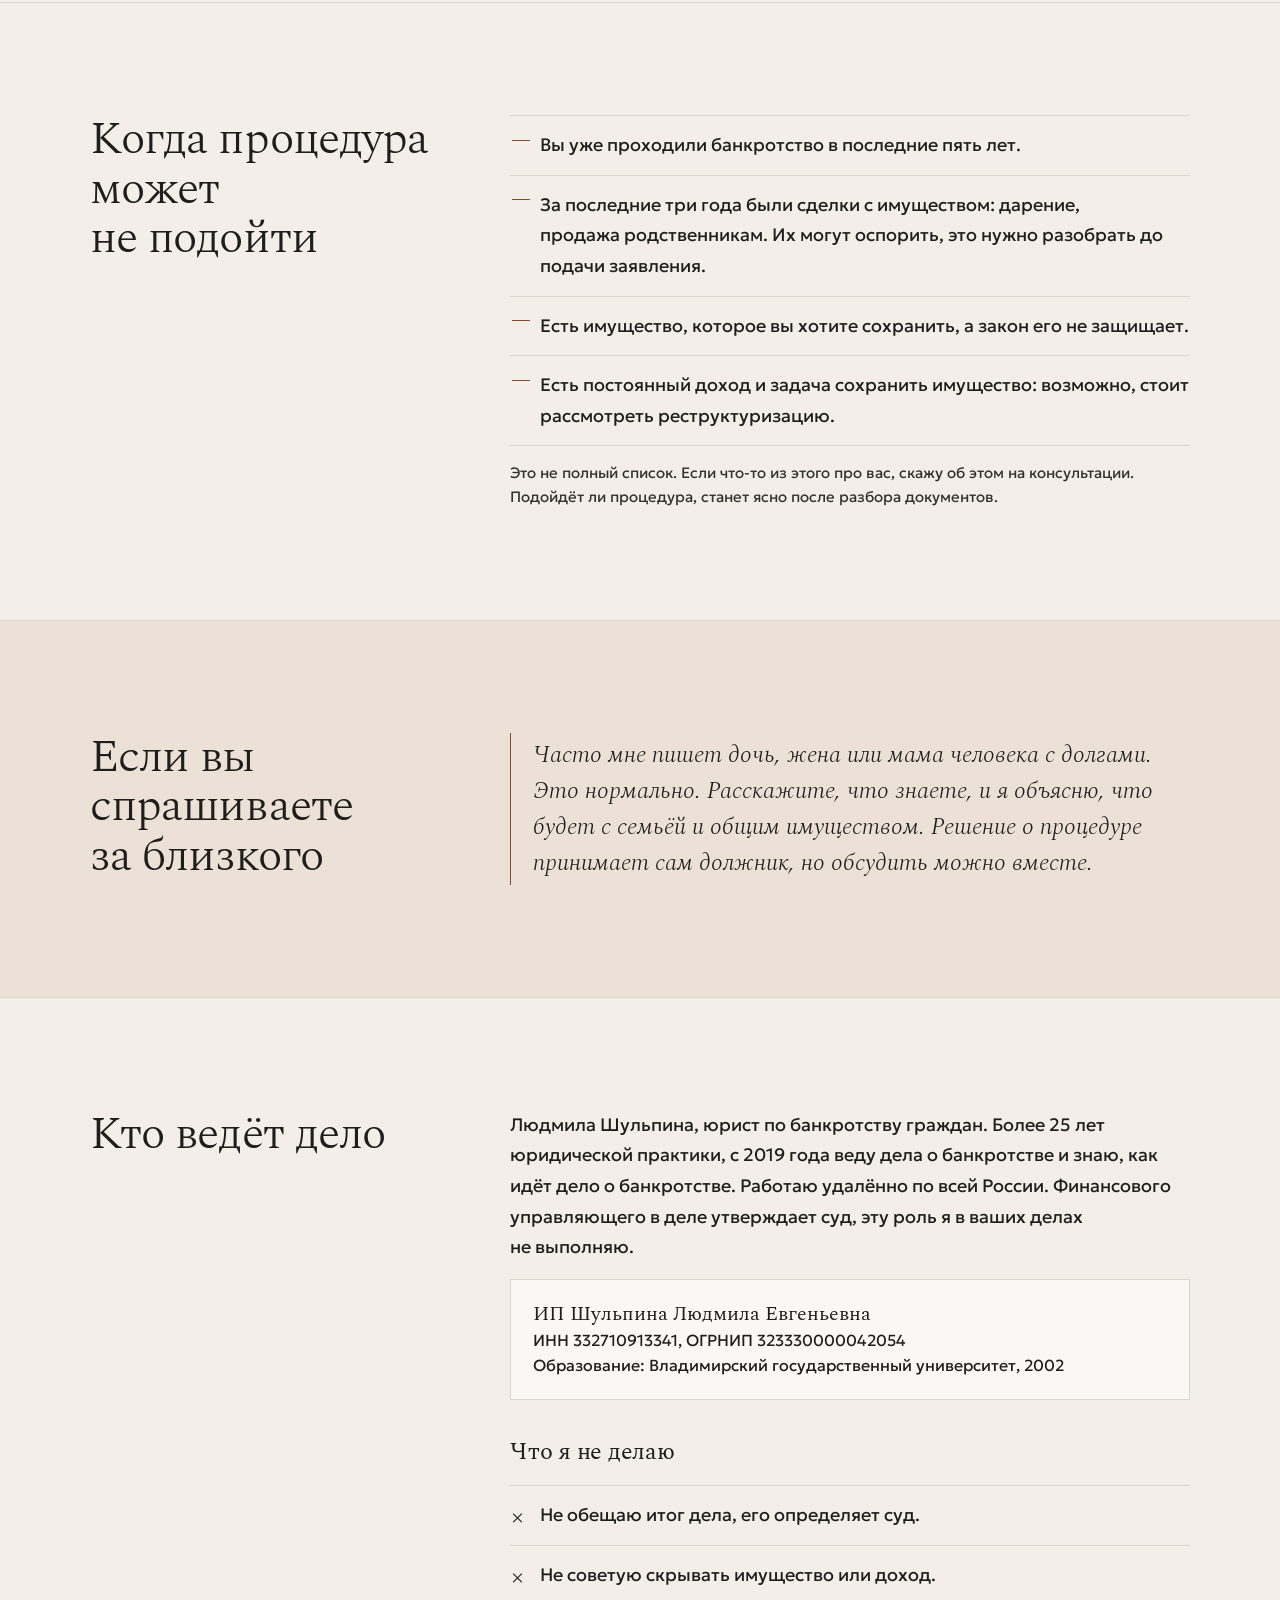
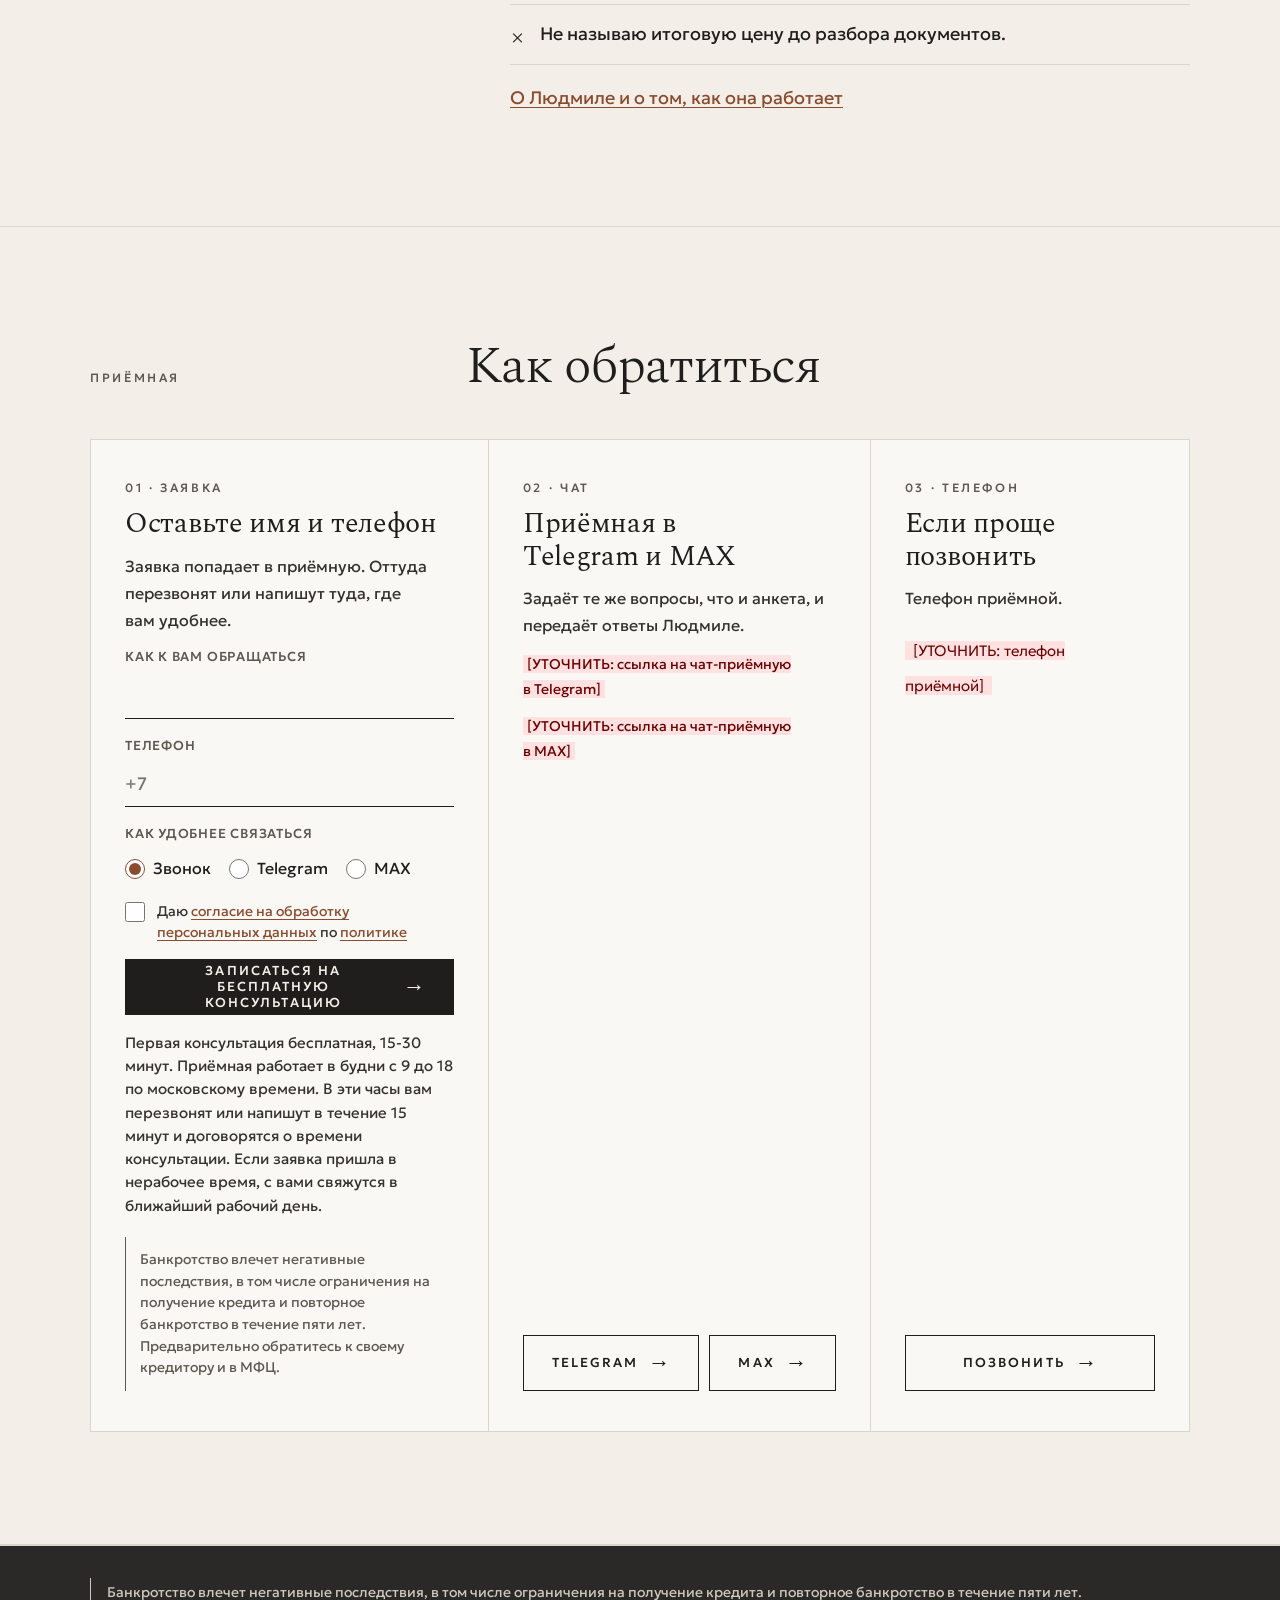
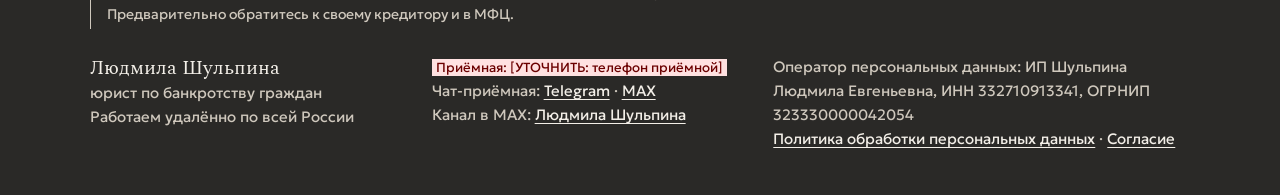
==== commit ac58e535: "Цены от на главной и странице Владимира" ====
--- a/index.html
+++ b/index.html
@@ -162,7 +162,7 @@
   <div class="paths">
     <article class="path">
       <h3>Наша работа</h3>
-      <p>Сопровождение банкротства или реструктуризации от <span class="todo">[УТОЧНИТЬ у Эвелины: стоимость работы от]</span> ₽. Точную сумму называем после разбора документов.</p>
+      <p>Банкротство от 80 000 ₽, реструктуризация долгов от 100 000 ₽ при полной оплате. Цена зависит от суммы долга, имущества и сделок. Точную сумму называем после разбора документов.</p>
       <p>В работу входит: консультация и расчёт, сбор и анализ документов, заявление в суд, введение процедуры, для реструктуризации план погашения долгов.</p>
     </article>
     <article class="path">
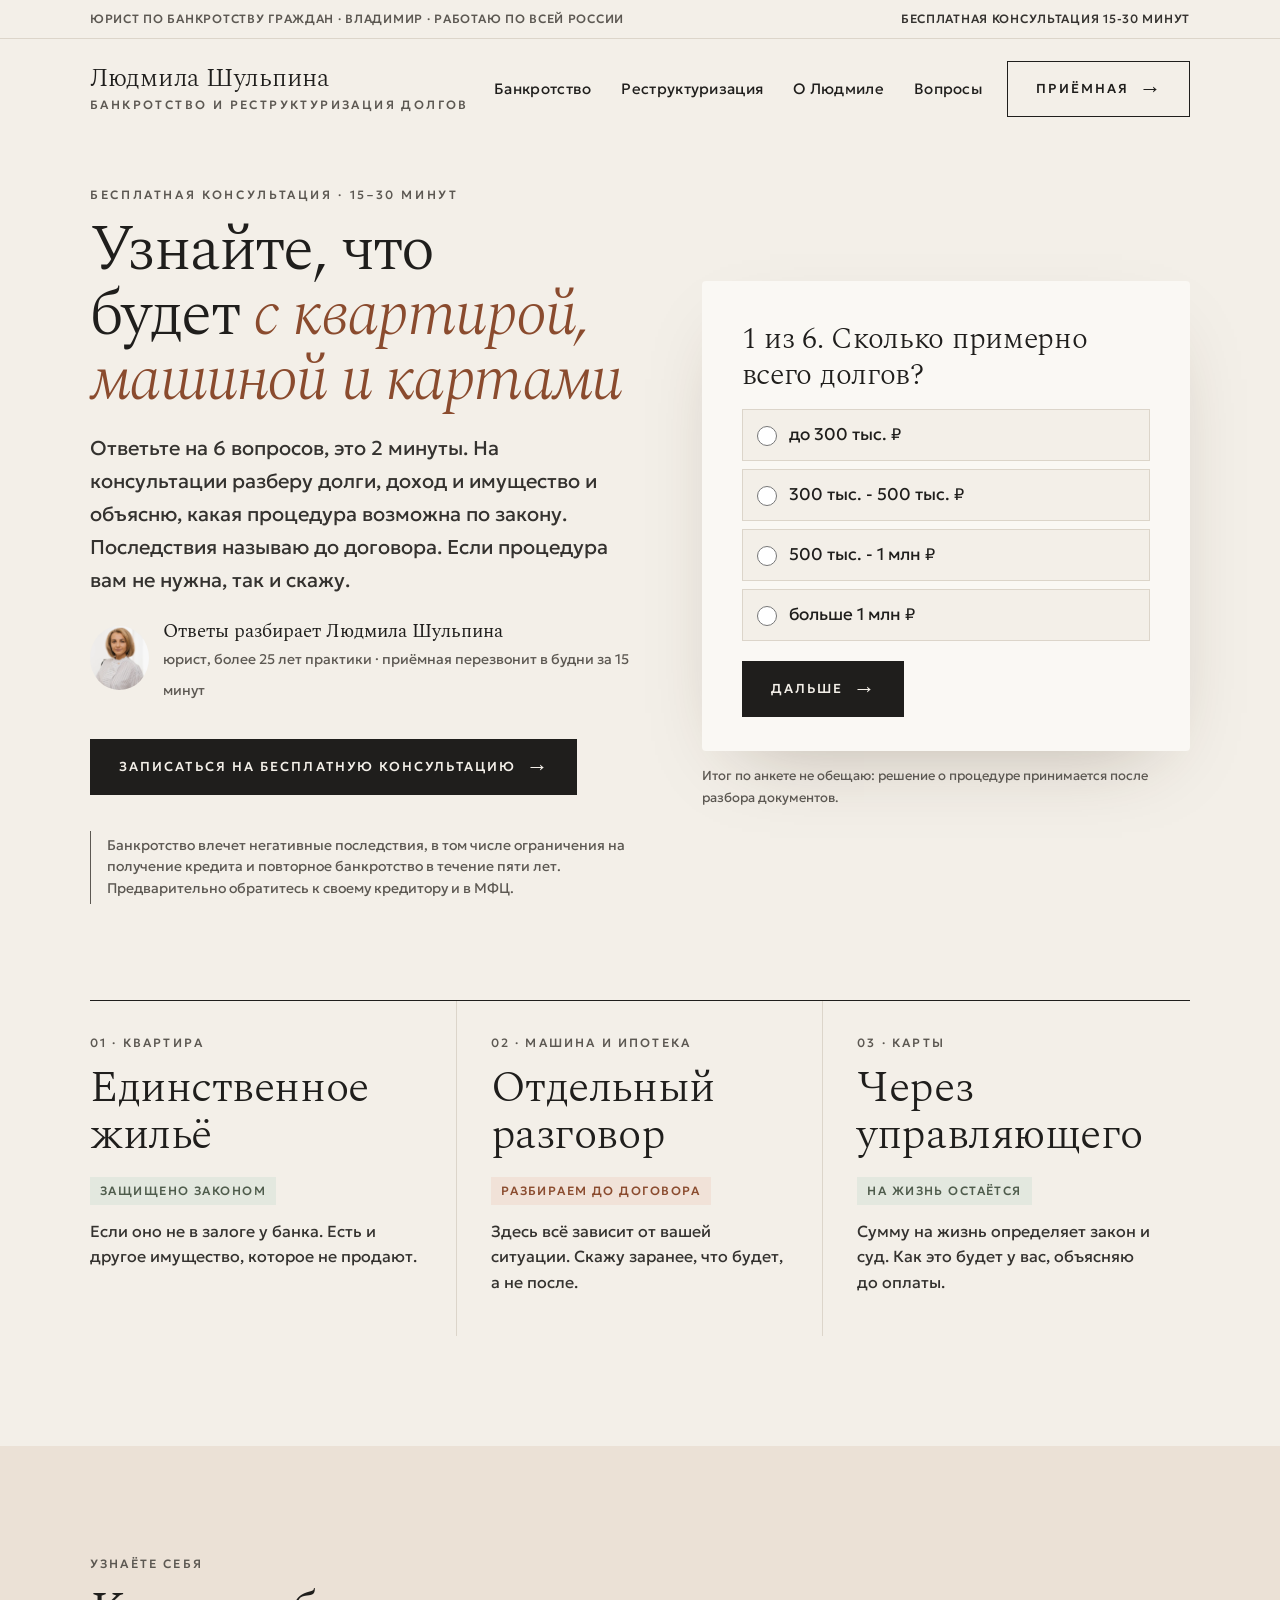
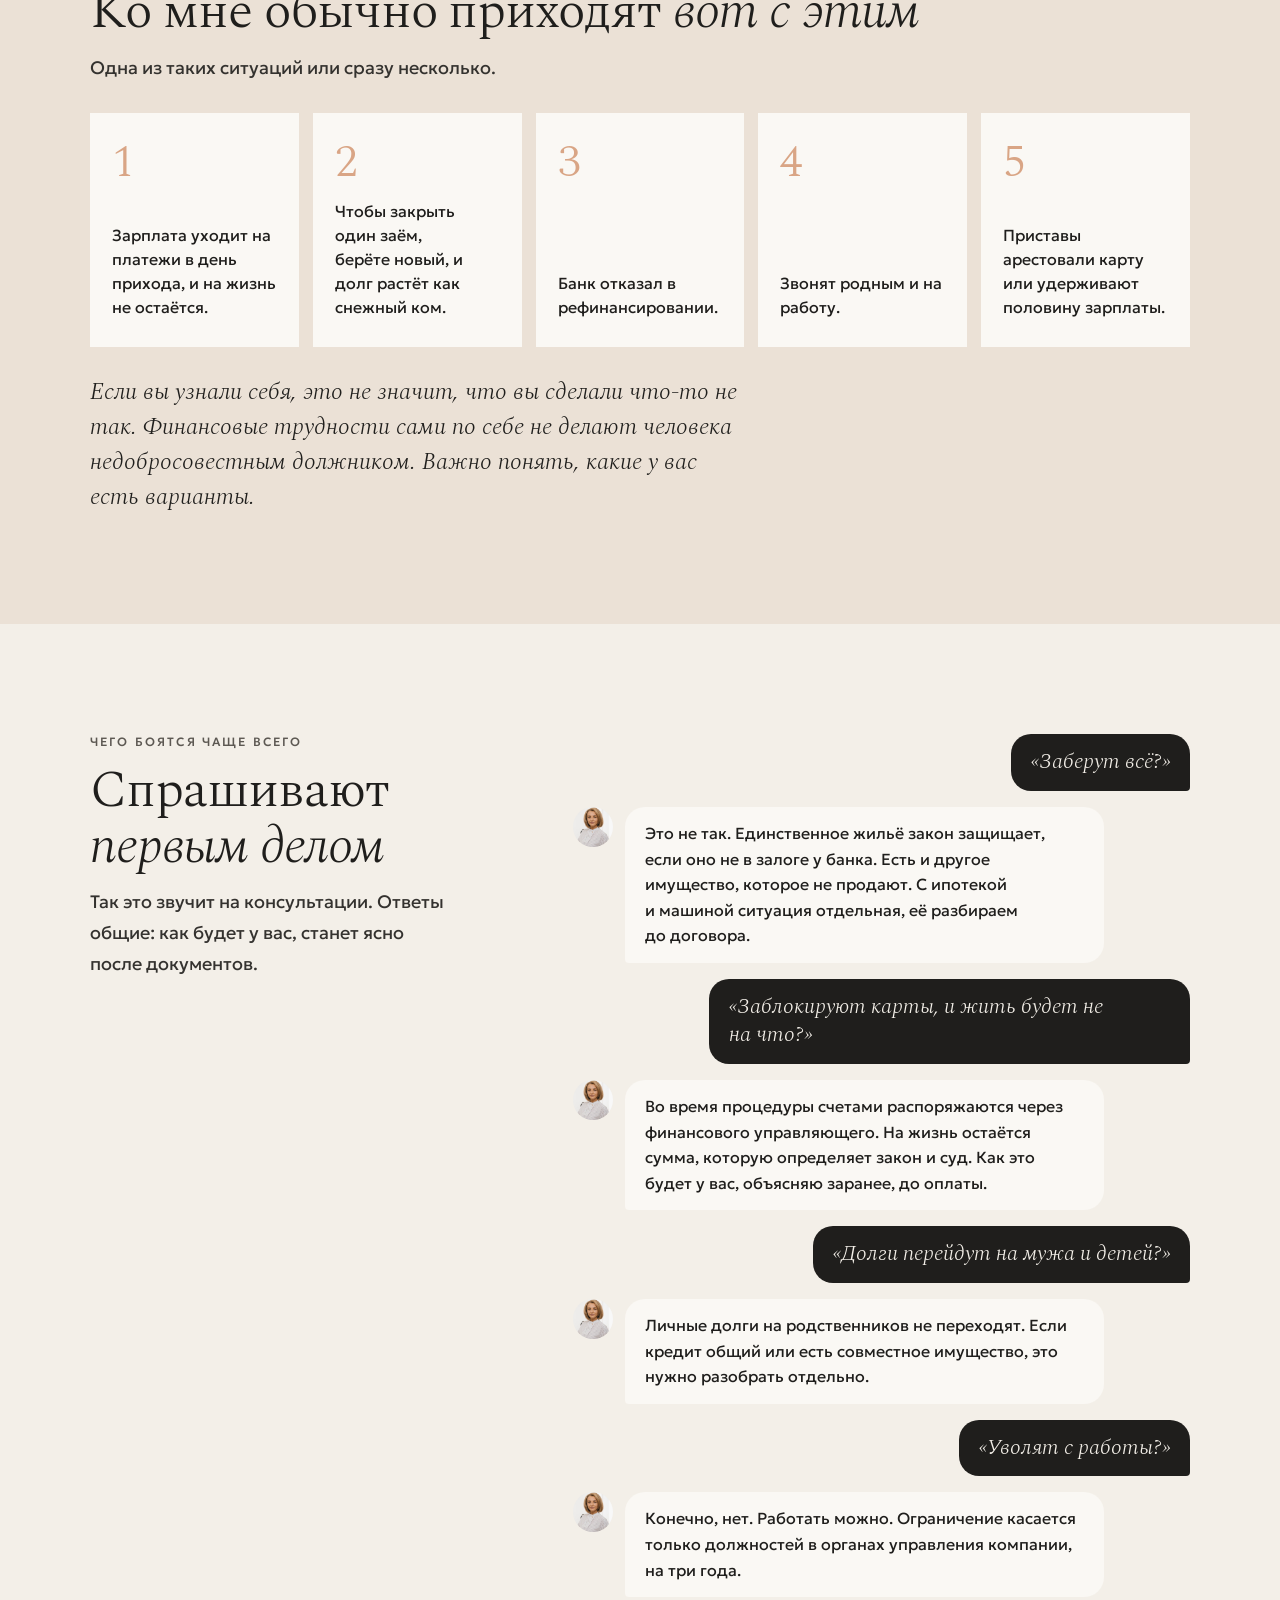
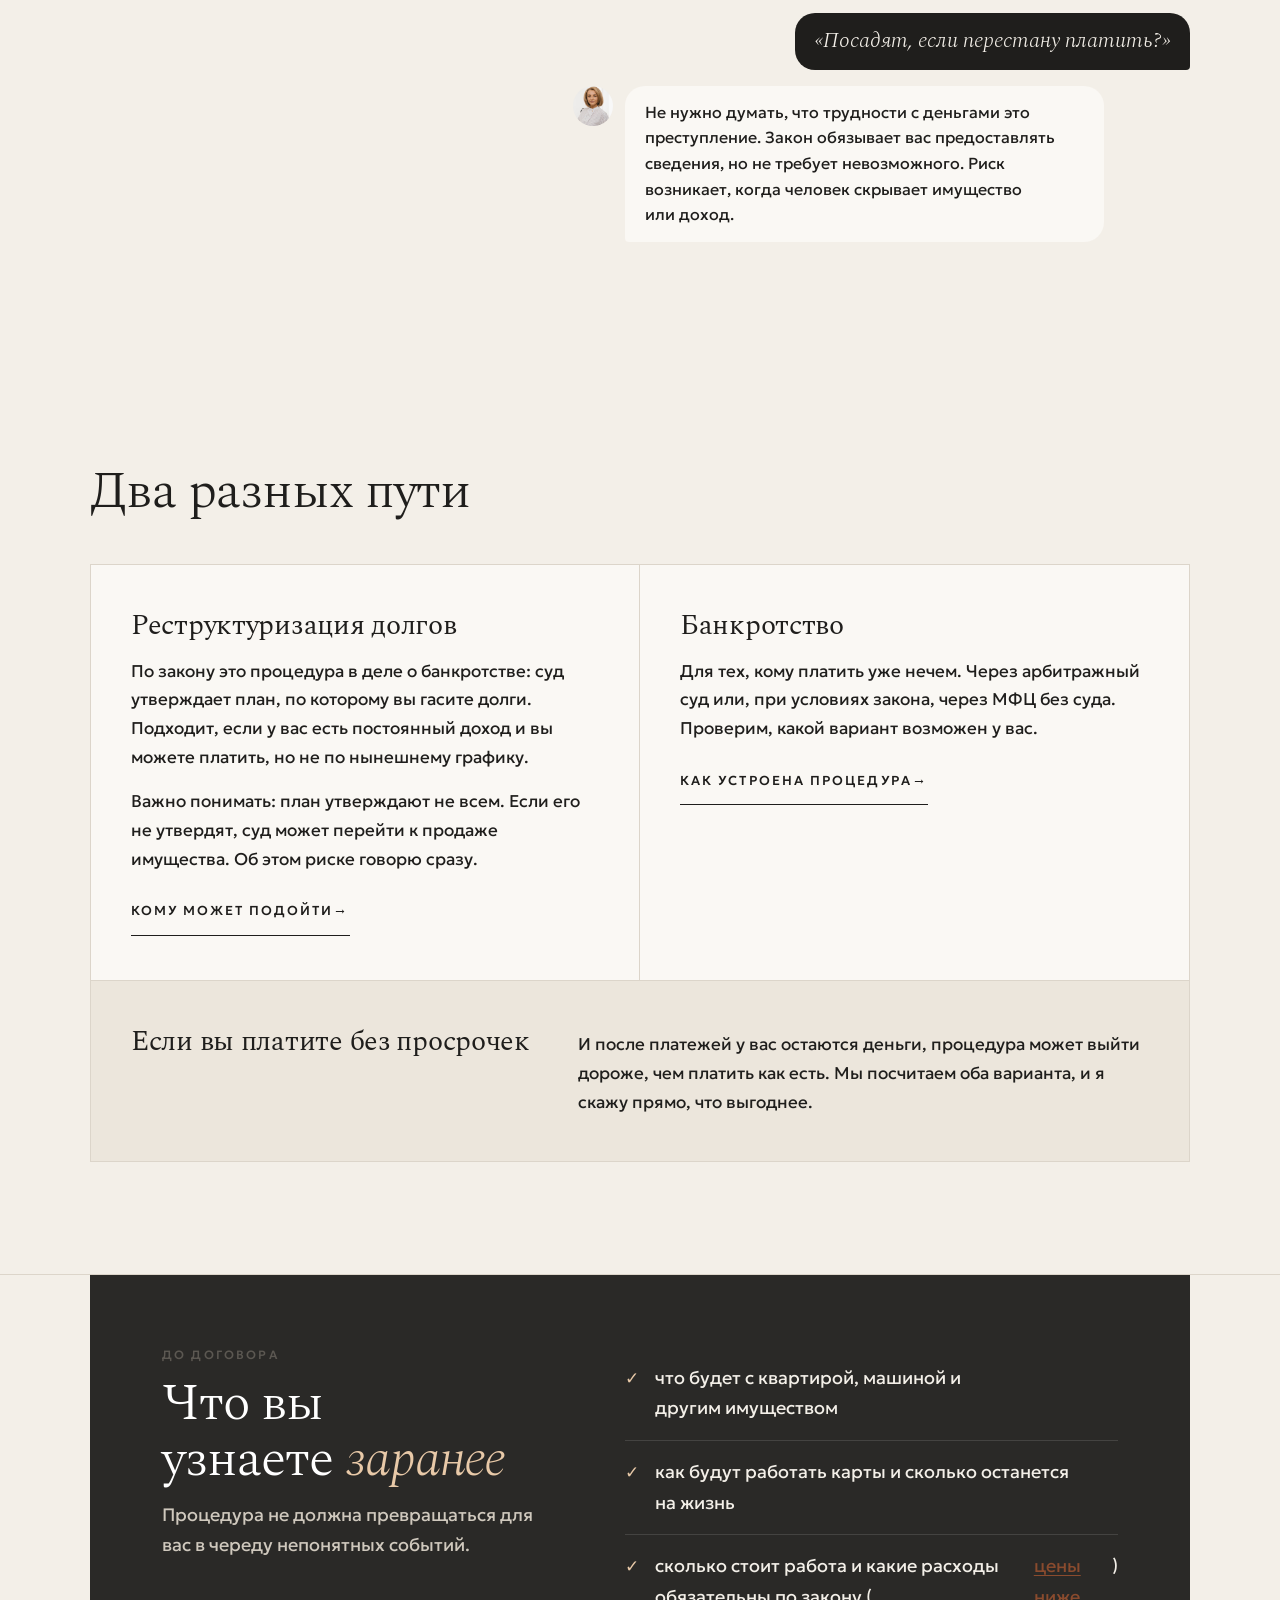
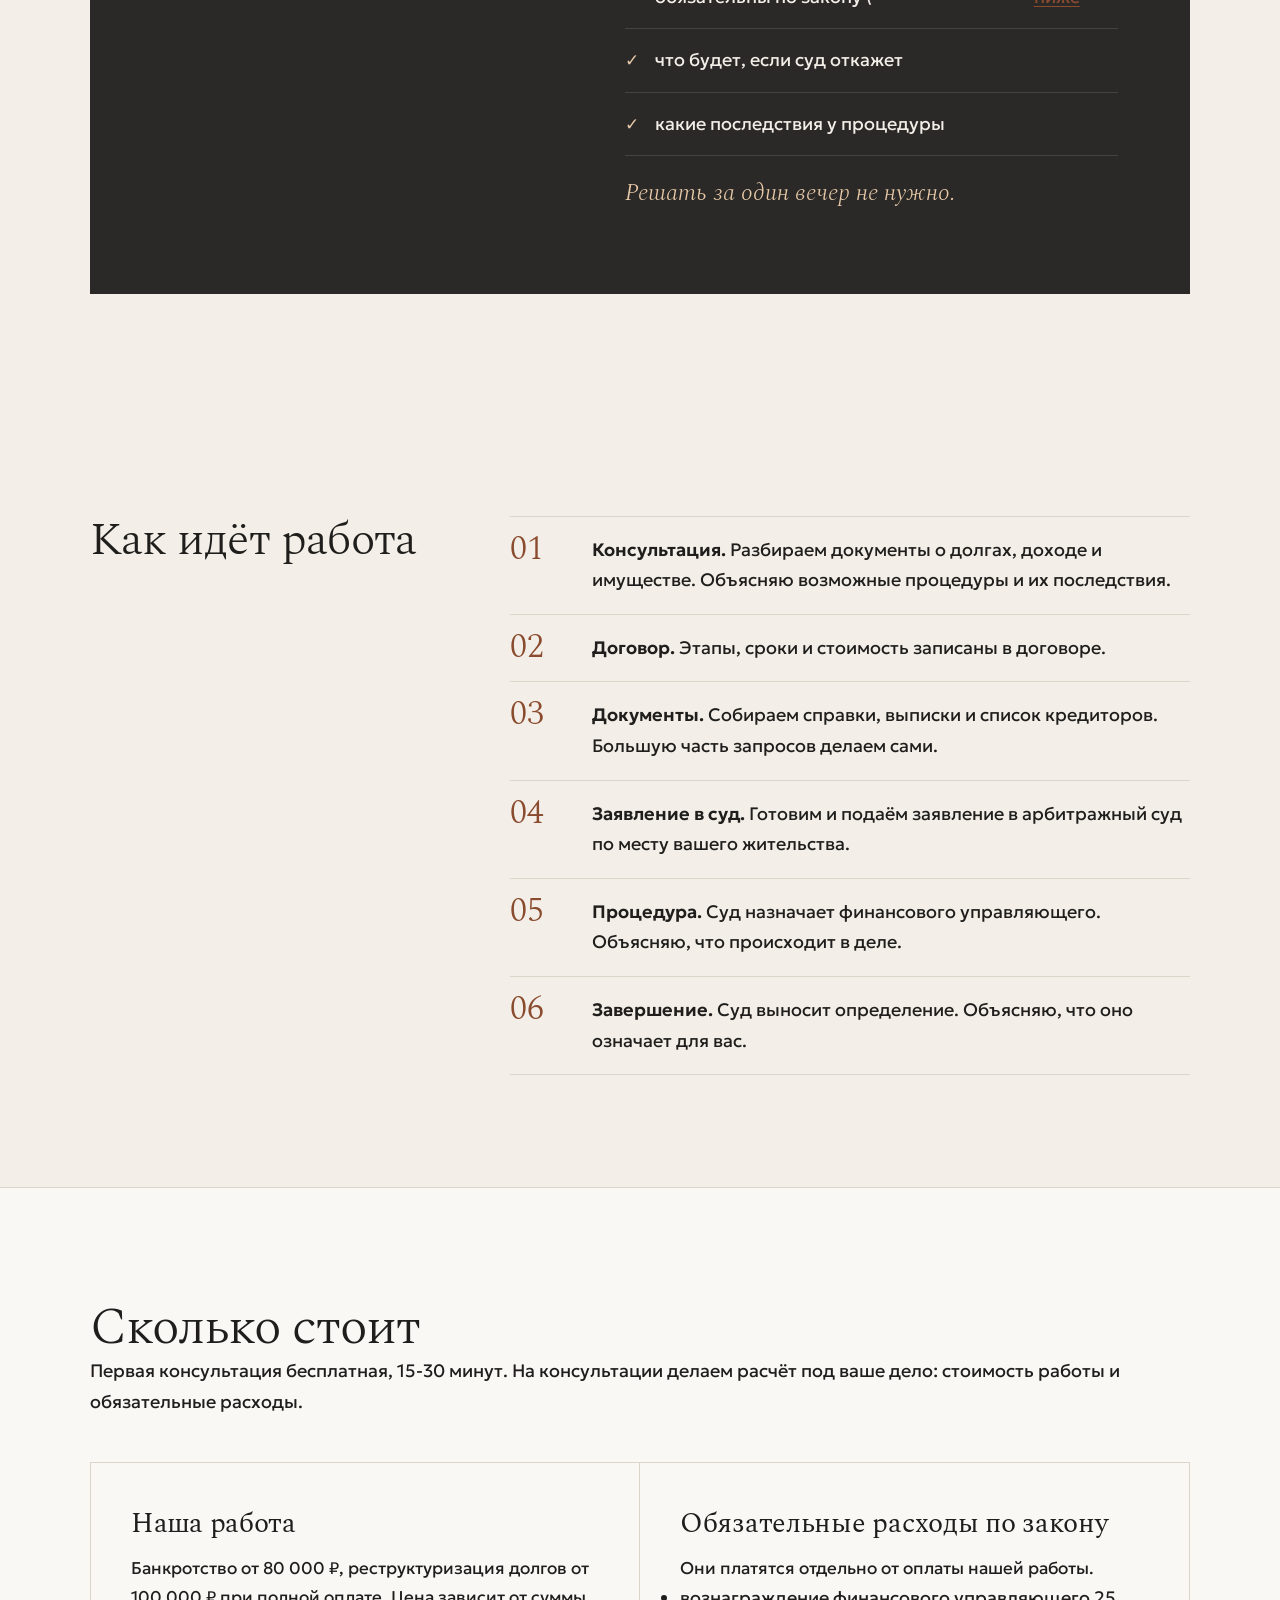
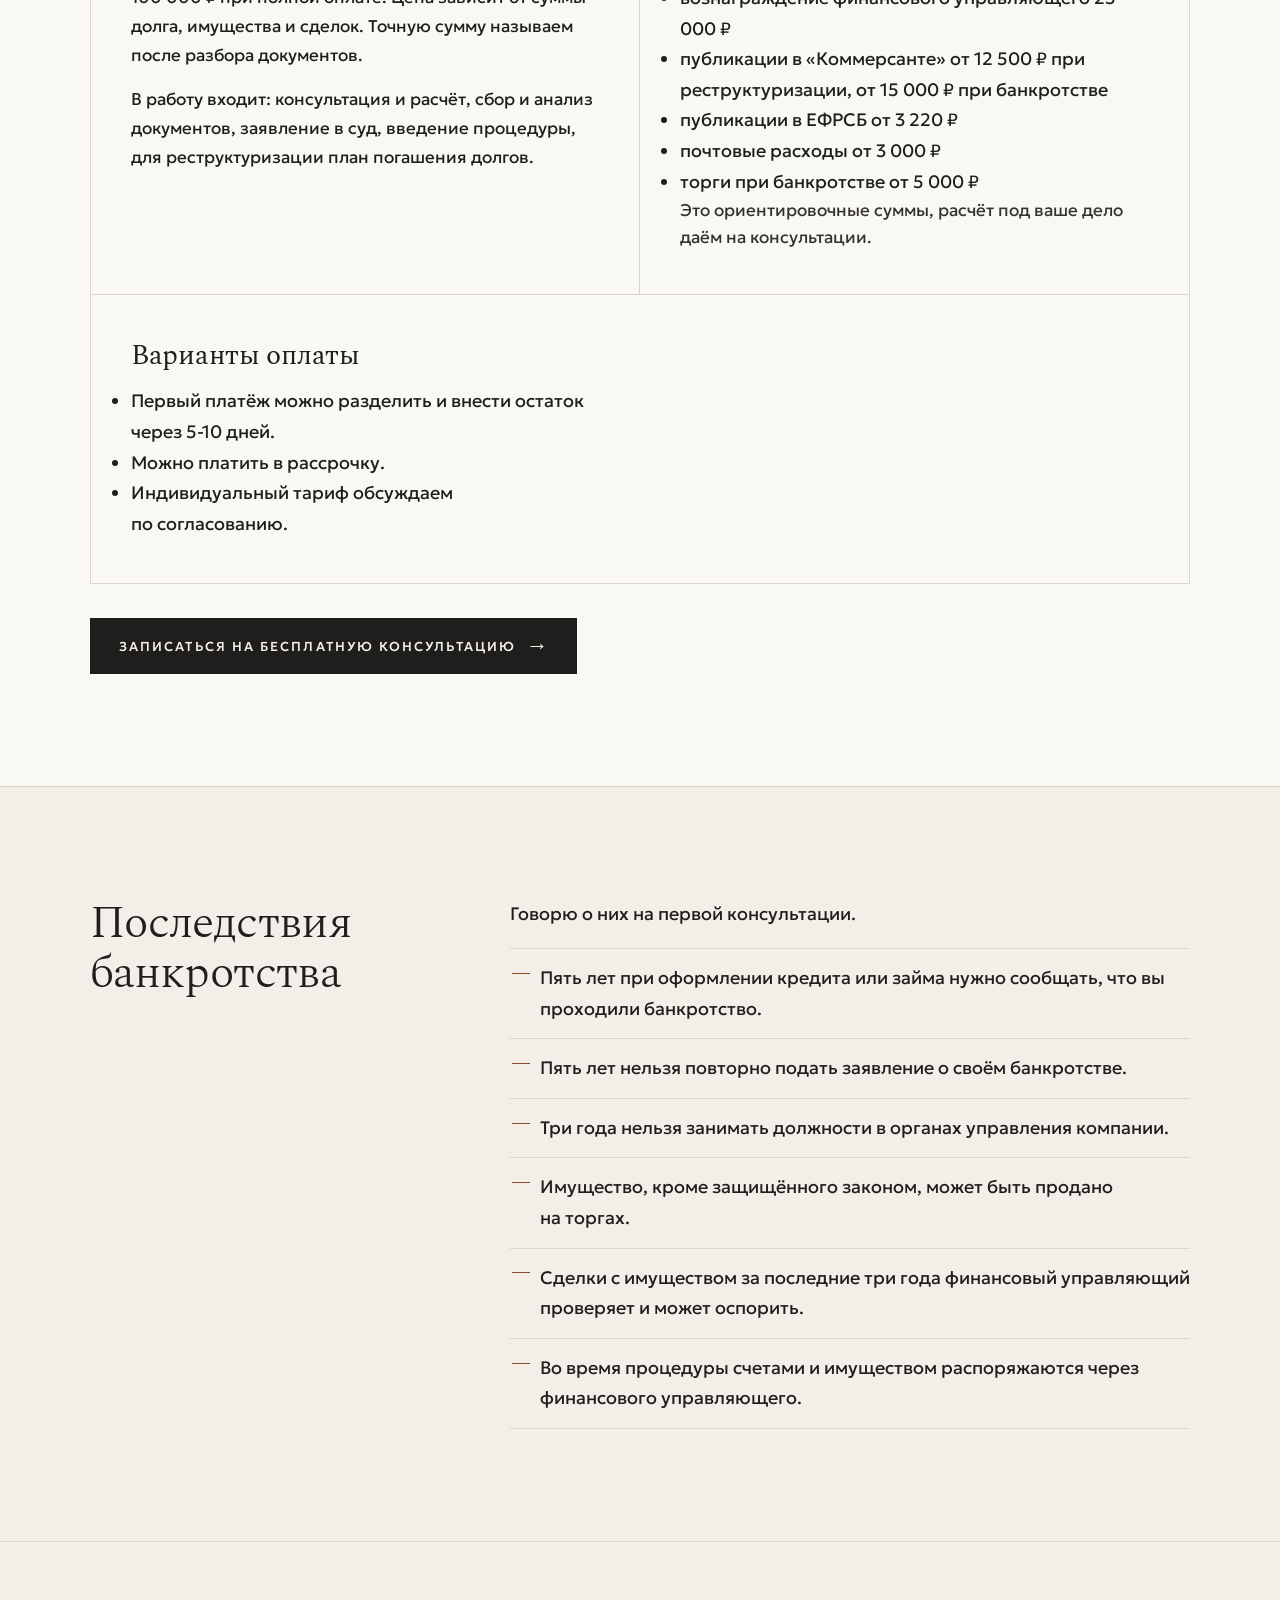
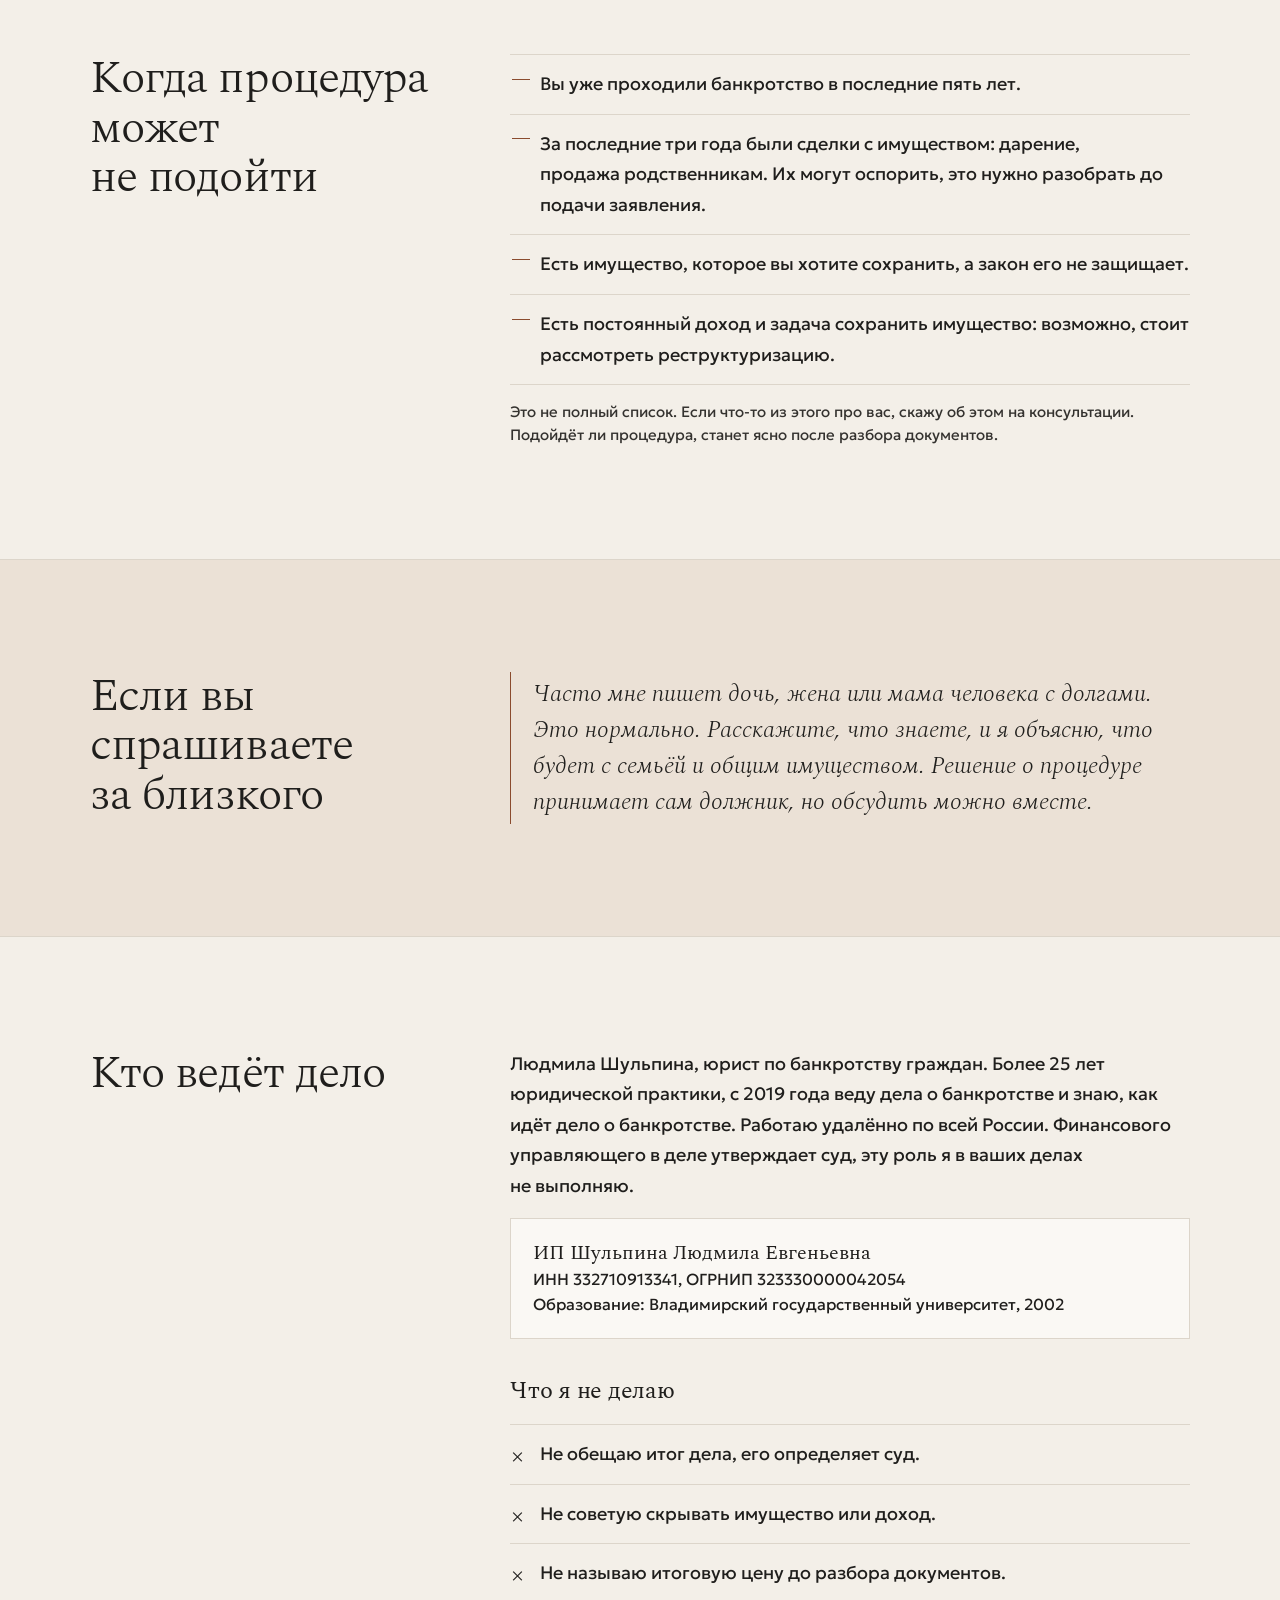
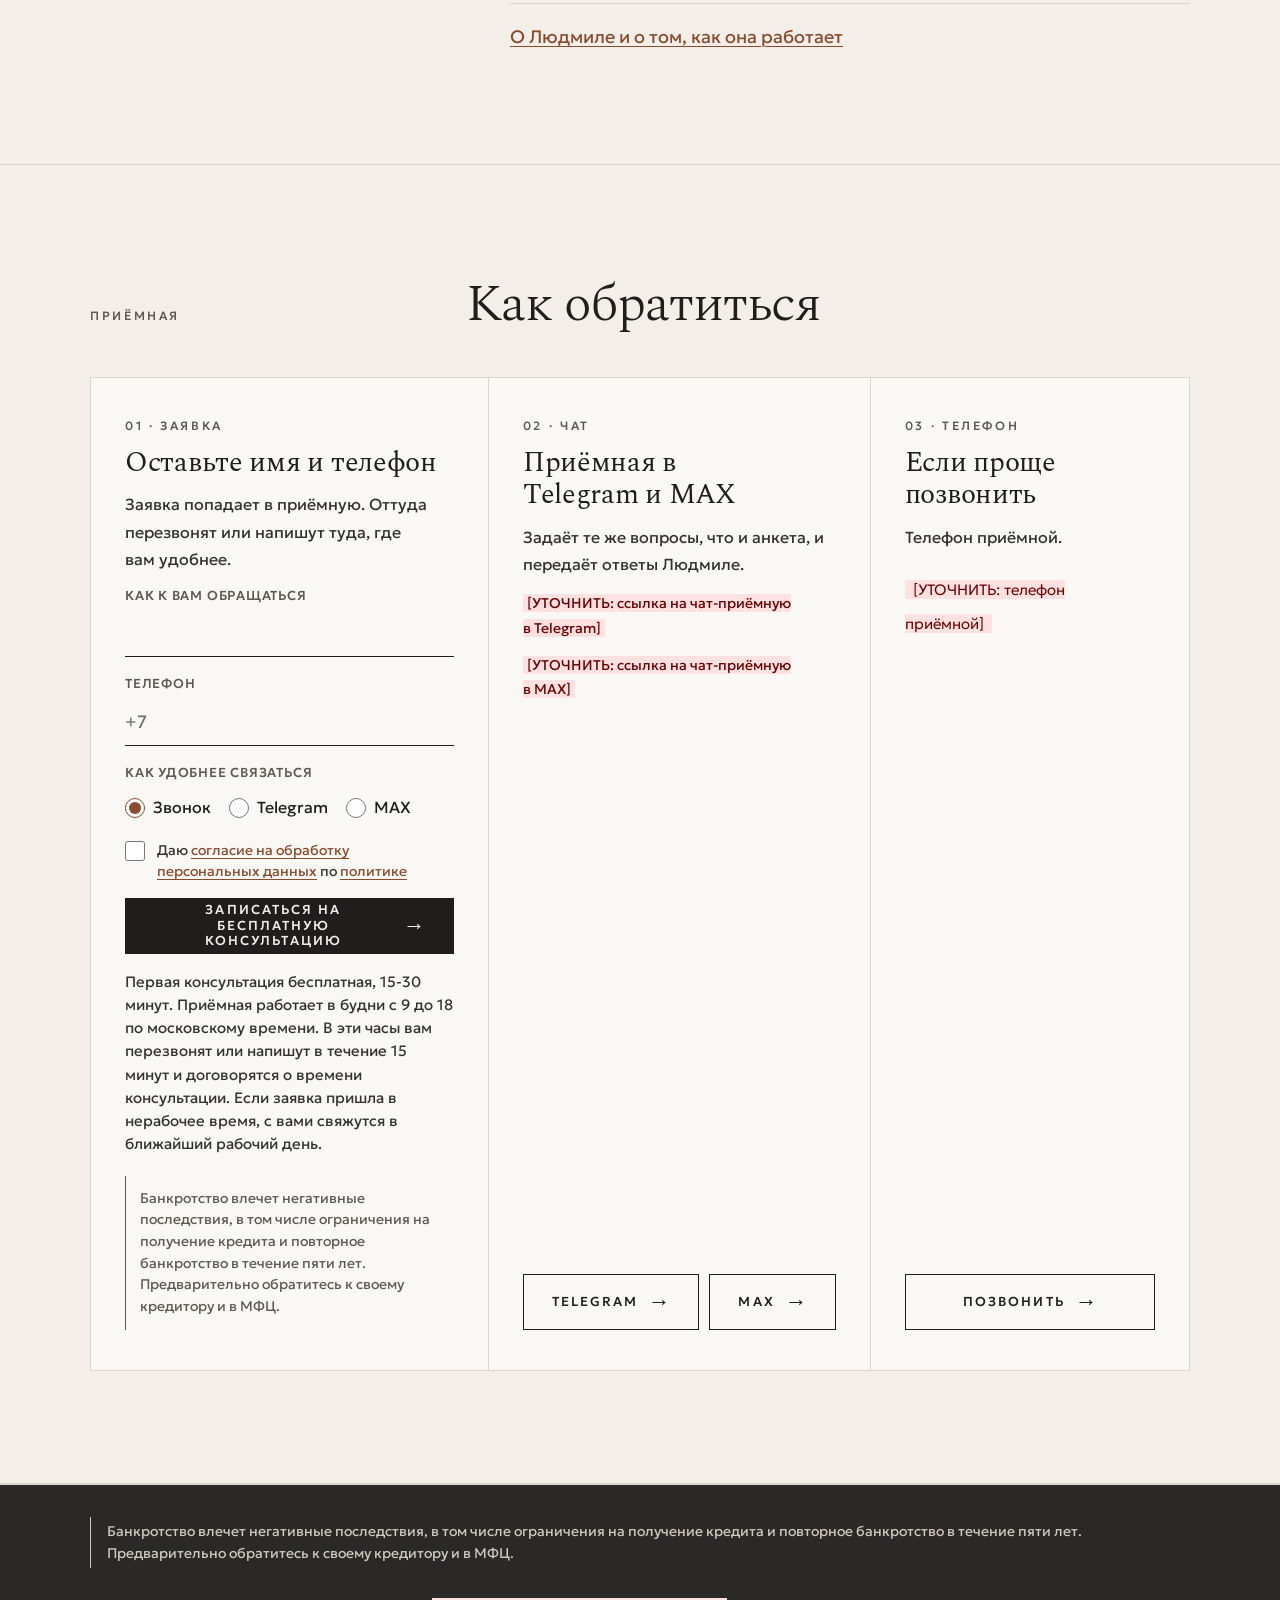
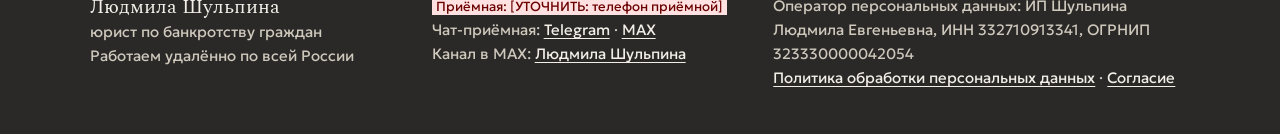
==== commit b54fd07a: "Убраны неподтверждённые пометки" ====
--- a/index.html
+++ b/index.html
@@ -139,7 +139,7 @@
     <li>сколько стоит работа и какие расходы обязательны по закону (<a href="#stoimost">цены ниже</a>)</li>
     <li>что будет, если суд откажет</li>
     <li>какие последствия у процедуры</li>
-  </ul><p class="end">Решать за один вечер не нужно.</p><span class="todo">[УТОЧНИТЬ у Людмилы: можно ли взять письменный расчёт домой и прийти на консультацию вдвоём с супругом]</span></div>
+  </ul><p class="end">Решать за один вечер не нужно.</p></div>
 </div></div></section>
 
 <section class="sec"><div class="wrap sec-grid">
